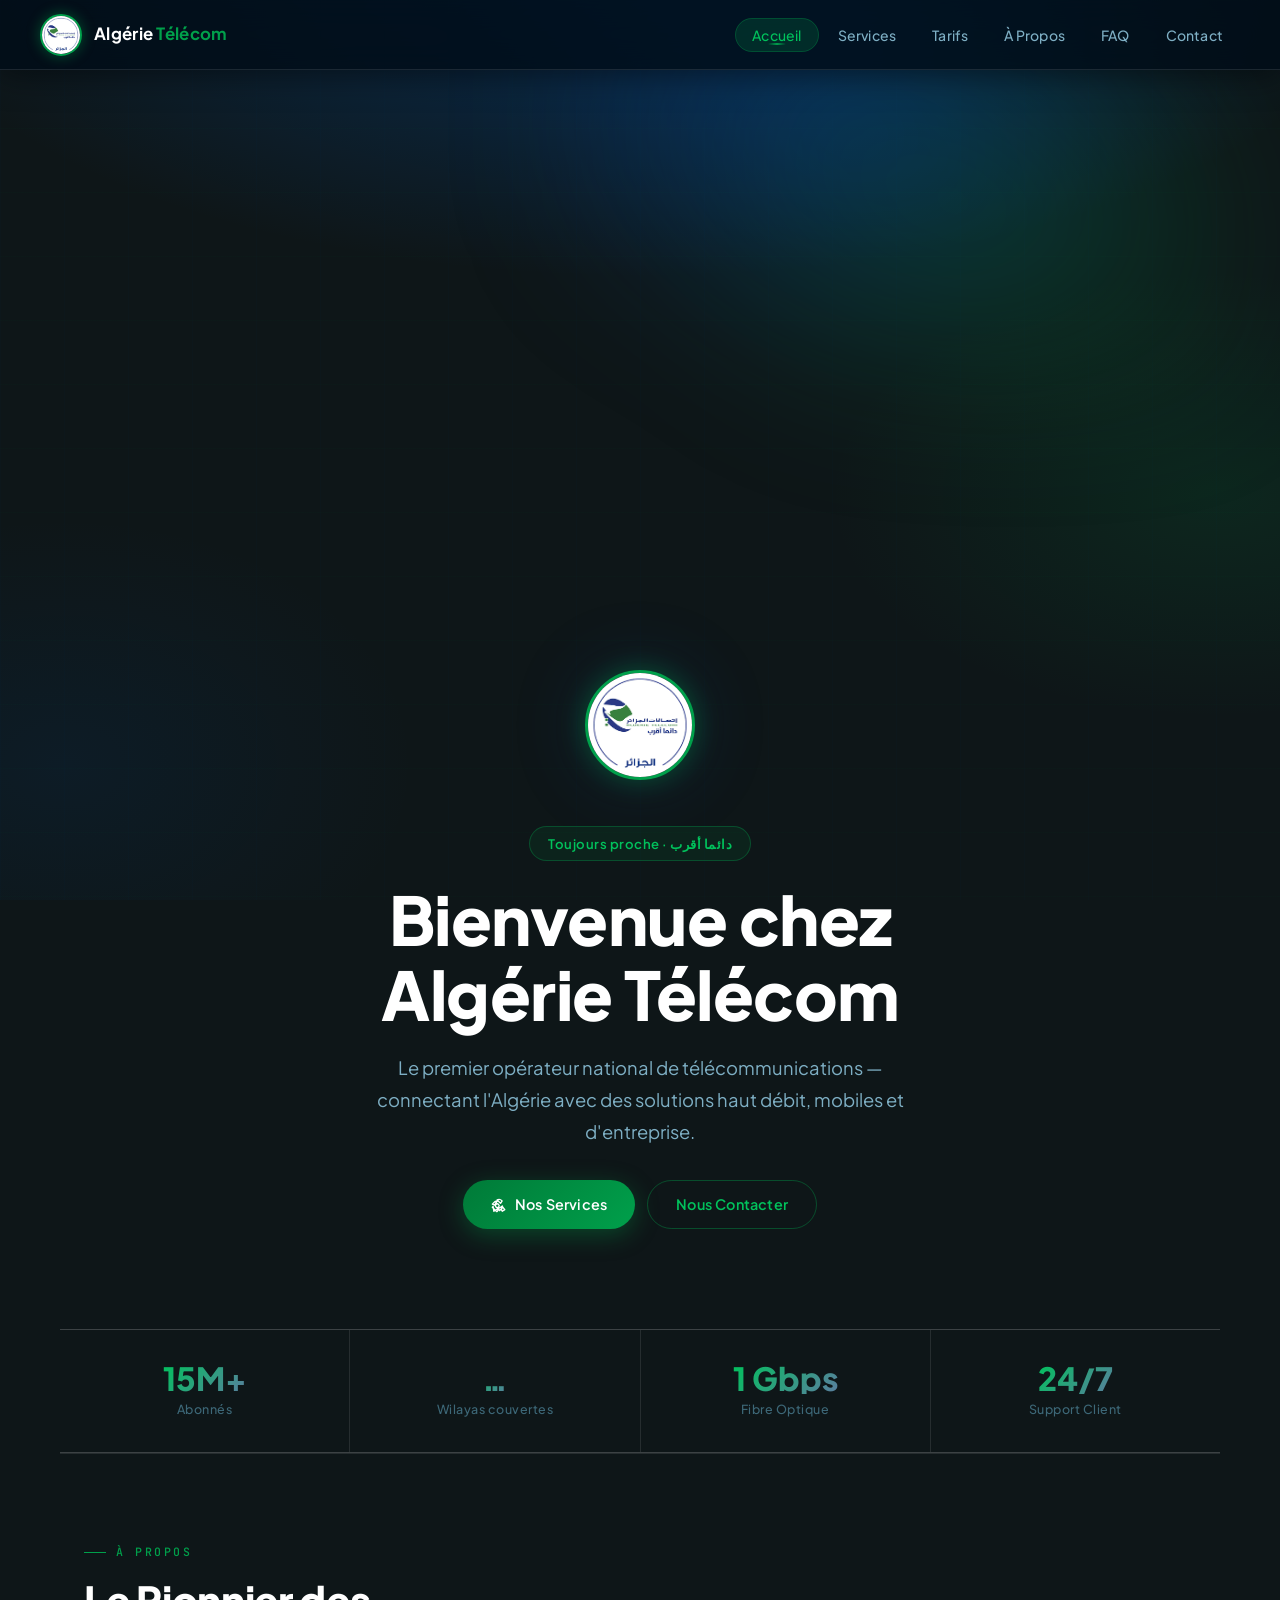
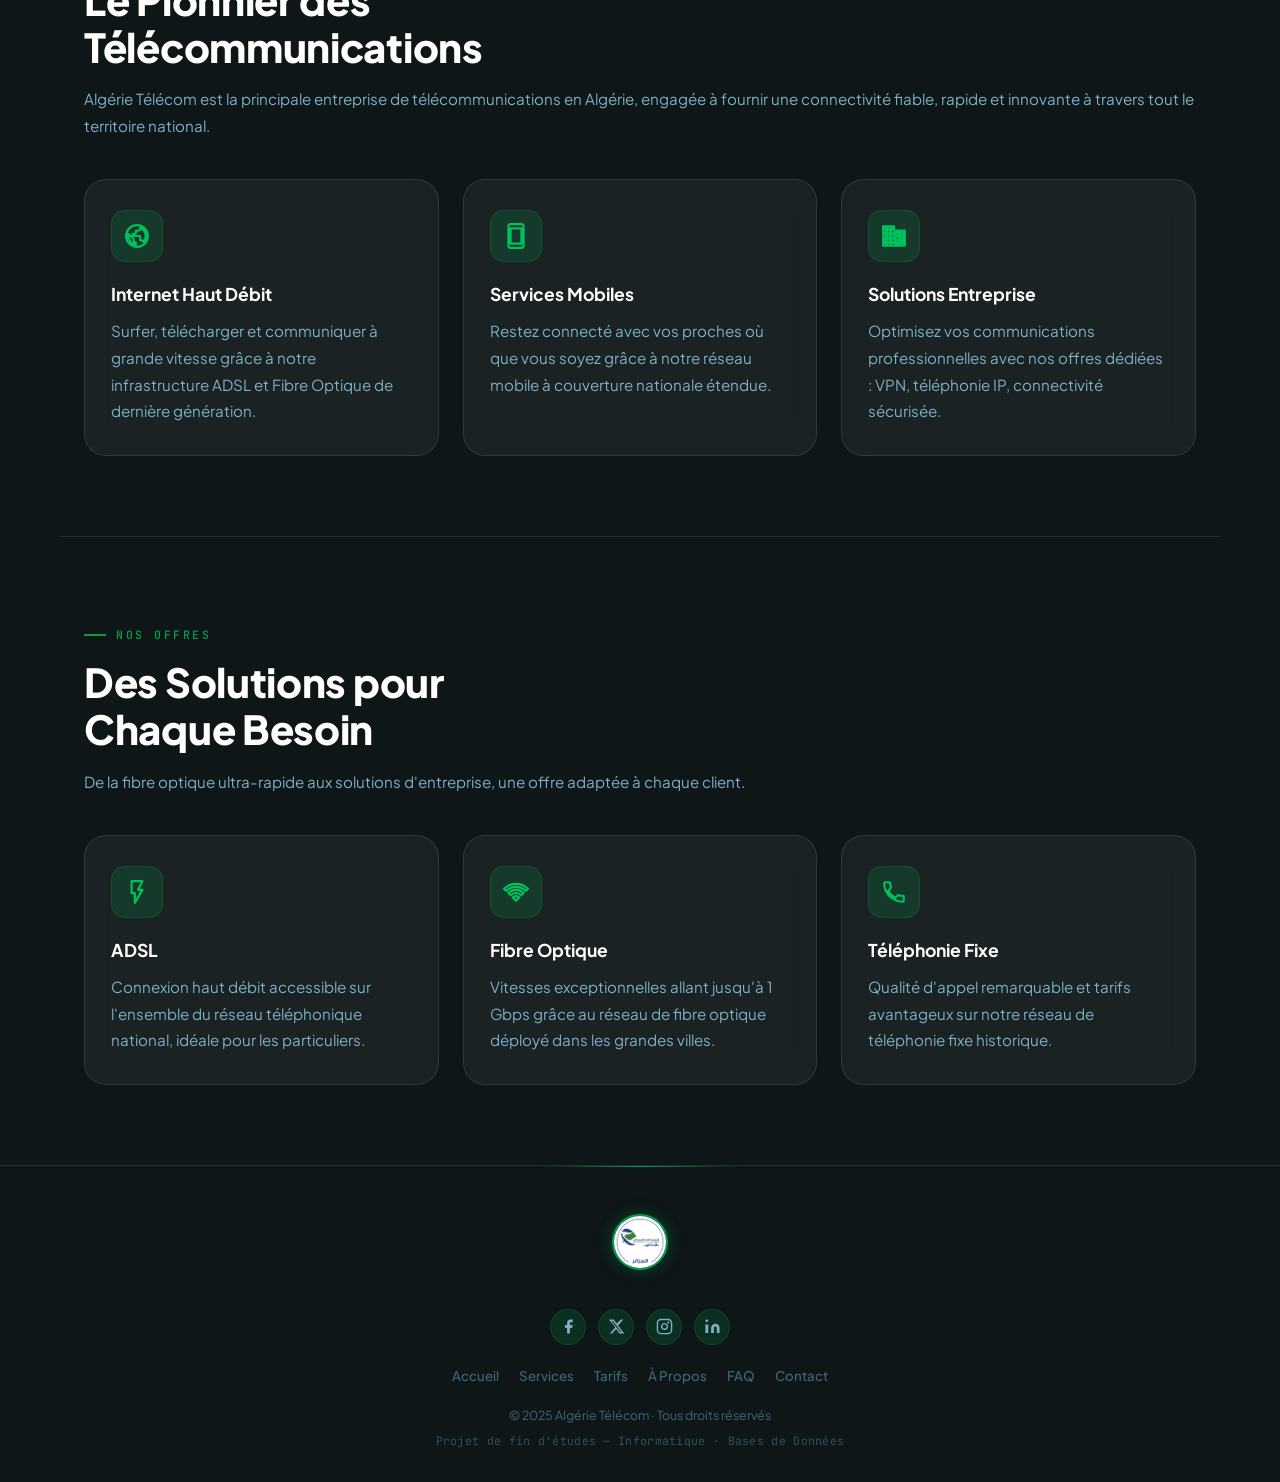
==== index.html @ bd484151 "Add files via upload" ====
<!DOCTYPE html>
<html lang="fr">
<head>
  <meta charset="UTF-8">
  <meta name="viewport" content="width=device-width, initial-scale=1.0">
  <meta name="description" content="Algérie Télécom — Le premier opérateur national de télécommunications connectant l'Algérie avec des solutions haut débit, mobiles et d'entreprise.">
  <title>Algérie Télécom — Accueil</title>
  <link rel="stylesheet" href="style.css">
</head>
<body>

  <!-- ── Navigation ── -->
  <nav class="navbar">
    <a href="index.html" class="nav-brand">
      <img src="AlgerieTelecom.png" alt="Logo Algérie Télécom" class="nav-logo">
      <span class="nav-title">Algérie <span>Télécom</span></span>
    </a>
    <ul class="nav-links">
      <li><a href="index.html" class="active">Accueil</a></li>
      <li><a href="services.html">Services</a></li>
      <li><a href="tarif.html">Tarifs</a></li>
      <li><a href="about.html">À Propos</a></li>
      <li><a href="faq.html">FAQ</a></li>
      <li><a href="contact.html">Contact</a></li>
    </ul>
    <button class="hamburger" aria-label="Menu">
      <span></span><span></span><span></span>
    </button>
  </nav>

  <div class="page-wrapper">

    <!-- ── Hero ── -->
    <section class="hero">
      <div class="hero-glow"></div>
      <div style="width:100%;max-width:760px;margin:0 auto;text-align:center;">
        <img src="AlgerieTelecom.png" alt="Algérie Télécom" class="hero-logo">
        <div class="hero-badge" style="margin-top:22px;">Toujours proche · دائما أقرب</div>
        <h1>Bienvenue chez<br>Algérie Télécom</h1>
        <p>Le premier opérateur national de télécommunications — connectant l'Algérie avec des solutions haut débit, mobiles et d'entreprise.</p>
        <div style="display:flex;gap:12px;justify-content:center;flex-wrap:wrap;margin-top:8px;">
          <a href="services.html" class="btn btn-primary">
            <!-- rocket -->
            <svg viewBox="0 0 24 24"><path d="M9.19 6.35c-2.04 2.29-3.44 5.58-3.57 5.89L2 10.69l4.05-4.05c.47-.47 1.15-.65 1.81-.51l1.33.22zM11.17 17c.31-.13 3.58-1.53 5.87-3.57l.22 1.32c.14.66-.04 1.34-.51 1.81L12.7 20.5l-1.53-3.5zm5.56-11.19c-2.08-2.08-5.15-2.66-7.53-1.44L14.33 9.5l2.4-3.69zm-9.28 9.28c-1.08-1.08-1.08-2.83 0-3.91s2.83-1.08 3.91 0 1.08 2.83 0 3.91-2.83 1.08-3.91 0zM16.7 13.87c-1.22 2.38-1.8 5.45.28 7.53l3.69-2.4-4.13-5.13zm-13.57.28L2 15.28 8.72 22l1.13-1.13c.47-.47.65-1.15.51-1.81l-.22-1.33c-.31.13-3.58 1.53-5.87 3.57z"/></svg>
            Nos Services
          </a>
          <a href="contact.html" class="btn btn-outline">Nous Contacter</a>
        </div>
      </div>
    </section>

    <!-- ── Stats ── -->
    <div class="stats-row">
      <div class="stat-box">
        <span class="stat-number">15M+</span>
        <span class="stat-label">Abonnés</span>
      </div>
      <div class="stat-box">
        <span class="stat-number" id="stat-wilayas">…</span>
        <span class="stat-label">Wilayas couvertes</span>
      </div>
      <div class="stat-box">
        <span class="stat-number">1 Gbps</span>
        <span class="stat-label">Fibre Optique</span>
      </div>
      <div class="stat-box">
        <span class="stat-number">24/7</span>
        <span class="stat-label">Support Client</span>
      </div>
    </div>

    <hr class="divider">

    <!-- ── Présentation ── -->
    <section class="section">
      <div class="section-label">À Propos</div>
      <h2>Le Pionnier des<br>Télécommunications</h2>
      <p>Algérie Télécom est la principale entreprise de télécommunications en Algérie, engagée à fournir une connectivité fiable, rapide et innovante à travers tout le territoire national.</p>

      <div class="cards-grid">
        <div class="card">
          <div class="card-icon">
            <!-- globe / internet -->
            <svg viewBox="0 0 24 24"><path d="M12 2C6.48 2 2 6.48 2 12s4.48 10 10 10 10-4.48 10-10S17.52 2 12 2zm-1 17.93c-3.95-.49-7-3.85-7-7.93 0-.62.08-1.21.21-1.79L9 15v1c0 1.1.9 2 2 2v1.93zm6.9-2.54c-.26-.81-1-1.39-1.9-1.39h-1v-3c0-.55-.45-1-1-1H8v-2h2c.55 0 1-.45 1-1V7h2c1.1 0 2-.9 2-2v-.41c2.93 1.19 5 4.06 5 7.41 0 2.08-.8 3.97-2.1 5.39z"/></svg>
          </div>
          <h3>Internet Haut Débit</h3>
          <p>Surfer, télécharger et communiquer à grande vitesse grâce à notre infrastructure ADSL et Fibre Optique de dernière génération.</p>
        </div>
        <div class="card">
          <div class="card-icon">
            <!-- smartphone -->
            <svg viewBox="0 0 24 24"><path d="M17 1.01L7 1c-1.1 0-2 .9-2 2v18c0 1.1.9 2 2 2h10c1.1 0 2-.9 2-2V3c0-1.1-.9-1.99-2-1.99zM17 19H7V5h10v14z"/></svg>
          </div>
          <h3>Services Mobiles</h3>
          <p>Restez connecté avec vos proches où que vous soyez grâce à notre réseau mobile à couverture nationale étendue.</p>
        </div>
        <div class="card">
          <div class="card-icon">
            <!-- business building -->
            <svg viewBox="0 0 24 24"><path d="M12 7V3H2v18h20V7H12zM6 19H4v-2h2v2zm0-4H4v-2h2v2zm0-4H4V9h2v2zm0-4H4V5h2v2zm4 12H8v-2h2v2zm0-4H8v-2h2v2zm0-4H8V9h2v2zm0-4H8V5h2v2zm10 12h-8v-2h2v-2h-2v-2h2v-2h-2V9h8v10zm-2-8h-2v2h2v-2zm0 4h-2v2h2v-2z"/></svg>
          </div>
          <h3>Solutions Entreprise</h3>
          <p>Optimisez vos communications professionnelles avec nos offres dédiées : VPN, téléphonie IP, connectivité sécurisée.</p>
        </div>
      </div>
    </section>

    <hr class="divider">

    <!-- ── Nos Offres ── -->
    <section class="section">
      <div class="section-label">Nos Offres</div>
      <h2>Des Solutions pour<br>Chaque Besoin</h2>
      <p>De la fibre optique ultra-rapide aux solutions d'entreprise, une offre adaptée à chaque client.</p>

      <div class="cards-grid">
        <div class="card">
          <div class="card-icon">
            <!-- bolt / lightning -->
            <svg viewBox="0 0 24 24"><path d="M7 2v11h3v9l7-12h-4l4-8z"/></svg>
          </div>
          <h3>ADSL</h3>
          <p>Connexion haut débit accessible sur l'ensemble du réseau téléphonique national, idéale pour les particuliers.</p>
        </div>
        <div class="card">
          <div class="card-icon">
            <!-- wifi / signal waves (fibre) -->
            <svg viewBox="0 0 24 24"><path d="M1 9l2 2c4.97-4.97 13.03-4.97 18 0l2-2C16.93 2.93 7.08 2.93 1 9zm8 8l3 3 3-3c-1.65-1.66-4.34-1.66-6 0zm-4-4l2 2c2.76-2.76 7.24-2.76 10 0l2-2C15.14 9.14 8.87 9.14 5 13z"/></svg>
          </div>
          <h3>Fibre Optique</h3>
          <p>Vitesses exceptionnelles allant jusqu'à 1 Gbps grâce au réseau de fibre optique déployé dans les grandes villes.</p>
        </div>
        <div class="card">
          <div class="card-icon">
            <!-- phone call -->
            <svg viewBox="0 0 24 24"><path d="M6.62 10.79c1.44 2.83 3.76 5.14 6.59 6.59l2.2-2.2c.27-.27.67-.36 1.02-.24 1.12.37 2.33.57 3.57.57.55 0 1 .45 1 1V20c0 .55-.45 1-1 1-9.39 0-17-7.61-17-17 0-.55.45-1 1-1h3.5c.55 0 1 .45 1 1 0 1.25.2 2.45.57 3.57.11.35.03.74-.25 1.02l-2.2 2.2z"/></svg>
          </div>
          <h3>Téléphonie Fixe</h3>
          <p>Qualité d'appel remarquable et tarifs avantageux sur notre réseau de téléphonie fixe historique.</p>
        </div>
      </div>
    </section>

    <!-- ── Footer ── -->
    <footer class="footer">
      <img src="AlgerieTelecom.png" alt="Logo" class="footer-logo-img">
            <div class="footer-social">
        <a href="#" title="Facebook"  aria-label="Facebook"><svg viewBox="0 0 24 24" fill="currentColor" stroke="none"><path d="M18 2h-3a5 5 0 0 0-5 5v3H7v4h3v8h4v-8h3l1-4h-4V7a1 1 0 0 1 1-1h3z"/></svg></a>
        <a href="#" title="Twitter"   aria-label="Twitter"><svg viewBox="0 0 24 24" fill="currentColor" stroke="none"><path d="M18.244 2.25h3.308l-7.227 8.26 8.502 11.24H16.17l-4.714-6.231-5.401 6.231H2.746l7.73-8.835L1.254 2.25H8.08l4.259 5.63L18.245 2.25zm-1.161 17.52h1.833L7.084 4.126H5.117z"/></svg></a>
        <a href="#" title="Instagram" aria-label="Instagram"><svg viewBox="0 0 24 24" fill="none" stroke="currentColor" stroke-width="2" stroke-linecap="round" stroke-linejoin="round"><rect x="2" y="2" width="20" height="20" rx="5"/><path d="M16 11.37A4 4 0 1 1 12.63 8 4 4 0 0 1 16 11.37z"/><line x1="17.5" y1="6.5" x2="17.51" y2="6.5" stroke-width="3"/></svg></a>
        <a href="#" title="LinkedIn"  aria-label="LinkedIn"><svg viewBox="0 0 24 24" fill="currentColor" stroke="none"><path d="M16 8a6 6 0 0 1 6 6v7h-4v-7a2 2 0 0 0-2-2 2 2 0 0 0-2 2v7h-4v-7a6 6 0 0 1 6-6zM2 9h4v12H2z"/><circle cx="4" cy="4" r="2"/></svg></a>
      </div>
      <nav class="footer-nav-links" aria-label="Pied de page">
        <a href="index.html">Accueil</a>
        <a href="services.html">Services</a>
        <a href="tarif.html">Tarifs</a>
        <a href="about.html">À Propos</a>
        <a href="faq.html">FAQ</a>
        <a href="contact.html">Contact</a>
      </nav>
      <div class="footer-copy">© 2025 Algérie Télécom · Tous droits réservés</div>
      <div class="footer-thesis">Projet de fin d'études — Informatique · Bases de Données</div>
    </footer>

  </div>

  <button class="scroll-to-top" title="Retour au sommet" aria-label="Haut de page">
    <svg viewBox="0 0 24 24"><path d="M7.41 15.41L12 10.83l4.59 4.58L18 14l-6-6-6 6z"/></svg>
  </button>
  <script src="main.js"></script>
</body>
</html>
---- style.css ----
/* ============================================================
   Algérie Télécom — Projet de Fin d'Études
   Informatique · Bases de Données
   Charte graphique : Vert AT + Bleu institutionnel
   ============================================================ */

@import url('https://fonts.googleapis.com/css2?family=Plus+Jakarta+Sans:wght@300;400;500;600;700;800&family=JetBrains+Mono:wght@400;500&display=swap');

/* ─── Variables de marque ────────────────────────────────── */
:root {
  /* Couleurs officielles Algérie Télécom */
  --at-green:       #00a04b;
  --at-green-light: #00c25c;
  --at-green-dark:  #007a38;
  --at-green-dim:   rgba(0,160,75,0.18);

  --at-blue:        #1f66bd;
  --at-blue-light:  #5a7d9f;
  --at-blue-dark:   #04172d;
  --at-blue-dim:    rgba(0,87,183,0.18);

  /* Fond & surface — valeurs sombres */
  --bg-900: #0e1618;
  --bg-800: #1d344a;
  --bg-700: #2b1e67;
  --bg-600: #0a3060;

  --glass:               rgba(255,255,255,0.055);
  --glass-hover:         rgba(255,255,255,0.09);
  --glass-border:        rgba(255,255,255,0.10);
  --glass-border-active: rgba(0,160,75,0.40);

  /* Typographie */
  --white:          #ffffff;
  --text-primary:   #e6f4ef;
  --text-secondary: #7eafc4;
  --text-muted:     #3d6878;

  /* Effets */
  --radius-sm: 8px;
  --radius-md: 14px;
  --radius-lg: 22px;
  --radius-xl: 40px;
  --shadow-card:  0 8px 40px rgba(0,0,0,0.45);
  --shadow-green: 0 0 40px rgba(0,160,75,0.20);
  --shadow-blue:  0 0 30px rgba(0,87,183,0.20);
  --transition:   0.30s cubic-bezier(0.4,0,0.2,1);
  --nav-h: 70px;
}

/* ─── Reset & Base ───────────────────────────────────────── */
*, *::before, *::after { margin:0; padding:0; box-sizing:border-box; }
html { scroll-behavior:smooth; -webkit-text-size-adjust:100%; direction:ltr; }

body {
  font-family: 'Plus Jakarta Sans', sans-serif;
  background-color: var(--bg-900);
  color: var(--text-primary);
  min-height: 100vh;
  overflow-x: hidden;
  line-height: 1.6;
  direction: ltr;

  background-image:
    radial-gradient(ellipse 90% 55% at 50% -5%,  rgba(0,87,183,0.38) 0%, transparent 65%),
    radial-gradient(ellipse 55% 45% at 95% 55%,  rgba(0,160,75,0.12) 0%, transparent 55%),
    radial-gradient(ellipse 50% 50% at 5%  85%,  rgba(0,87,183,0.09) 0%, transparent 55%);
  background-attachment: fixed;
}

body::before {
  content: '';
  position: fixed;
  inset: 0;
  background-image:
    linear-gradient(rgba(0,160,75,0.025) 1px, transparent 1px),
    linear-gradient(90deg, rgba(0,87,183,0.025) 1px, transparent 1px);
  background-size: 64px 64px;
  pointer-events: none;
  z-index: 0;
}

/* ─── Page wrapper ───────────────────────────────────────── */
.page-wrapper {
  position: relative;
  z-index: 1;
}

@keyframes fadeUp {
  from { opacity:0; transform:translateY(22px); }
  to   { opacity:1; transform:translateY(0); }
}

/* ─── Navigation ─────────────────────────────────────────── */
.navbar {
  position: fixed;
  top:0; left:0; right:0;
  height: var(--nav-h);
  z-index: 1000;
  display: flex;
  align-items: center;
  justify-content: space-between;
  padding: 0 40px;
  background: rgba(1,13,24,0.82);
  backdrop-filter: blur(22px);
  -webkit-backdrop-filter: blur(22px);
  border-bottom: 1px solid var(--glass-border);
  box-shadow: 0 4px 32px rgba(0,0,0,0.50);
  transition: background var(--transition), box-shadow var(--transition);
}

.navbar.scrolled {
  background: rgba(1,13,24,0.96);
  box-shadow: 0 8px 48px rgba(0,0,0,0.65);
}

.nav-brand {
  display: flex;
  align-items: center;
  gap: 12px;
  text-decoration: none;
  flex-shrink: 0;
}

.nav-logo {
  width: 42px; height: 42px;
  border-radius: 50%;
  object-fit: cover;
  border: 2px solid var(--at-green);
  box-shadow: 0 0 14px rgba(0,160,75,0.45);
}

.nav-title {
  font-size: 1.05rem;
  font-weight: 700;
  color: var(--white);
  letter-spacing: 0.3px;
}

.nav-title span { color: var(--at-green); }

.nav-links {
  display: flex;
  align-items: center;
  gap: 2px;
  list-style: none;
}

.nav-links a {
  position: relative;
  color: var(--text-secondary);
  text-decoration: none;
  font-size: 0.875rem;
  font-weight: 500;
  padding: 7px 16px;
  border-radius: 50px;
  border: 1px solid transparent;
  transition: var(--transition);
  letter-spacing: 0.2px;
  white-space: nowrap;
}

.nav-links a:hover {
  color: var(--at-green-light);
  background: var(--at-green-dim);
  border-color: rgba(0,160,75,0.25);
}

.nav-links a.active {
  color: var(--at-green-light);
  background: var(--at-green-dim);
  border-color: rgba(0,160,75,0.30);
}

.nav-links a.active::after {
  content: '';
  position: absolute;
  bottom: 6px; left: 50%;
  width: 18px; height: 1.5px;
  background: linear-gradient(90deg, transparent, var(--at-green), transparent);
  transform: translateX(-50%);
  border-radius: 1px;
}

/* ─── Hamburger ──────────────────────────────────────────── */
.hamburger {
  display: none;
  flex-direction: column;
  gap: 5px;
  background: none;
  border: none;
  cursor: pointer;
  padding: 8px;
}

.hamburger span {
  width: 22px; height: 2px;
  background: var(--text-primary);
  border-radius: 2px;
  transition: var(--transition);
}

.hamburger.active span:nth-child(1) { transform: rotate(45deg) translate(7px,7px); }
.hamburger.active span:nth-child(2) { opacity: 0; }
.hamburger.active span:nth-child(3) { transform: rotate(-45deg) translate(6px,-6px); }

@media (max-width: 820px) {
  .hamburger { display: flex; }
  .nav-title  { display: none; }
  .navbar     { padding: 0 20px; }

  .nav-links {
    position: fixed;
    left: 0; top: var(--nav-h);
    width: 100%;
    flex-direction: column;
    gap: 0;
    background: rgba(1,13,24,0.97);
    backdrop-filter: blur(24px);
    max-height: 0;
    overflow: hidden;
    transition: max-height 0.4s ease;
    border-bottom: 1px solid var(--glass-border);
  }

  .nav-links.open { max-height: 420px; }

  .nav-links a {
    padding: 15px 24px;
    border-radius: 0;
    border: none;
    border-bottom: 1px solid var(--glass-border);
    font-size: 0.95rem;
  }
}

/* ─── Scroll-to-Top ──────────────────────────────────────── */
.scroll-to-top {
  position: fixed;
  bottom: 28px; right: 28px;
  width: 46px; height: 46px;
  border-radius: 50%;
  background: linear-gradient(135deg, var(--at-green-dark), var(--at-green));
  border: 1px solid rgba(0,160,75,0.35);
  color: var(--white);
  font-size: 1.1rem;
  cursor: pointer;
  display: flex; align-items: center; justify-content: center;
  opacity: 0; visibility: hidden;
  transition: var(--transition);
  z-index: 999;
  box-shadow: 0 4px 20px rgba(0,160,75,0.35);
}

.scroll-to-top.show  { opacity:1; visibility:visible; }
.scroll-to-top:hover { transform:translateY(-4px); box-shadow:0 8px 32px rgba(0,160,75,0.50); }

/* ─── Hero ───────────────────────────────────────────────── */
.hero {
  position: relative;
  min-height: 100vh;
  display: flex;
  flex-direction: column;
  align-items: center;
  justify-content: center;
  text-align: center;
  padding: calc(var(--nav-h) + 100px) 24px 100px;
  overflow: hidden;
  direction: ltr;
}

.hero-glow {
  position: absolute;
  top: 50%; left: 50%;
  transform: translate(-50%, -50%);
  width: 700px; height: 500px;
  background:
    radial-gradient(ellipse at 40% 40%, rgba(0,87,183,0.30) 0%, transparent 60%),
    radial-gradient(ellipse at 65% 65%, rgba(0,160,75,0.20) 0%, transparent 55%);
  filter: blur(60px);
  pointer-events: none;
  z-index: 0;
}

/* Tout enfant direct du hero est au-dessus du glow */
.hero > * { position: relative; z-index: 1; }

/* Le conteneur principal centré */
.hero-content {
  width: 100%;
  max-width: 760px;
  margin: 0 auto;
  display: flex;
  flex-direction: column;
  align-items: center;
  text-align: center;
}

.hero h1 {
  font-size: clamp(2.4rem, 6vw, 4.2rem);
  font-weight: 800;
  line-height: 1.12;
  letter-spacing: -0.5px;
  color: var(--white);
  margin: 0 auto 20px;
  max-width: 760px;
  text-align: center;
}

.hero p {
  color: var(--text-secondary);
  font-size: clamp(1rem, 2vw, 1.15rem);
  max-width: 560px;
  margin: 0 auto 32px;
  line-height: 1.75;
  text-align: center;
}

.hero-badge {
  display: inline-block;
  padding: 6px 18px;
  border-radius: 50px;
  border: 1px solid rgba(0,160,75,0.35);
  background: rgba(0,160,75,0.10);
  color: var(--at-green-light);
  font-size: 0.82rem;
  font-weight: 600;
  letter-spacing: 0.5px;
  margin-bottom: 20px;
  /* Évite que le texte arabe à l'intérieur force le RTL */
  unicode-bidi: embed;
  direction: ltr;
}

.hero-logo {
  width: 110px; height: 110px;
  object-fit: contain;
  border-radius: 50%;
  border: 3px solid var(--at-green);
  box-shadow: 0 0 28px rgba(0,160,75,0.40), 0 0 80px rgba(0,87,183,0.20);
  display: block;
  margin: 0 auto 24px;
}

/* ─── Services Hero (pages internes) ─────────────────────── */
.services-hero {
  padding: calc(var(--nav-h) + 48px) 24px 48px;  /* compense navbar fixe */
  text-align: center;
  position: relative;
  overflow: hidden;
}

.services-hero::before {
  content: '';
  position: absolute;
  top: 0; left: 50%; transform: translateX(-50%);
  width: 800px; height: 400px;
  background: radial-gradient(ellipse at center top,
    rgba(0,87,183,0.28) 0%, transparent 65%);
  pointer-events: none;
}

/* ─── Layout Sections ────────────────────────────────────── */
.section {
  padding: 80px 24px;
  max-width: 1160px;
  margin: 0 auto;
}

.section-label {
  display: inline-flex;
  align-items: center;
  gap: 10px;
  font-family: 'JetBrains Mono', monospace;
  font-size: 0.72rem;
  font-weight: 500;
  color: var(--at-green);
  text-transform: uppercase;
  letter-spacing: 2.5px;
  margin-bottom: 14px;
}

.section-label::before {
  content: '';
  width: 22px; height: 1.5px;
  background: var(--at-green);
  flex-shrink: 0;
}

h2 {
  font-size: clamp(1.7rem, 3.5vw, 2.5rem);
  font-weight: 800;
  color: var(--white);
  line-height: 1.18;
  letter-spacing: -0.3px;
  margin-bottom: 16px;
}

h3 {
  font-size: 1.1rem;
  font-weight: 700;
  color: var(--white);
  margin-bottom: 10px;
}

p {
  color: var(--text-secondary);
  font-size: 0.95rem;
  line-height: 1.75;
}

.divider {
  border: none;
  border-top: 1px solid var(--glass-border);
  max-width: 1160px;
  margin: 0 auto;
}

/* ─── Cards ──────────────────────────────────────────────── */
.cards-grid {
  display: grid;
  grid-template-columns: repeat(auto-fit, minmax(280px,1fr));
  gap: 24px;
  margin-top: 40px;
}

.card {
  background: var(--glass);
  border: 1px solid var(--glass-border);
  border-radius: var(--radius-lg);
  padding: 30px 26px;
  transition: var(--transition);
  backdrop-filter: blur(14px);
}

.card:hover {
  border-color: var(--glass-border-active);
  background: var(--glass-hover);
  transform: translateY(-5px);
  box-shadow: var(--shadow-green);
}

.card-icon { font-size: 2.2rem; margin-bottom: 14px; }

/* ─── Stats ──────────────────────────────────────────────── */
.stats-row {
  display: grid;
  grid-template-columns: repeat(auto-fit, minmax(160px,1fr));
  gap: 1px;
  max-width: 1160px;
  margin: 0 auto;
  background: var(--glass-border);
  border-top: 1px solid var(--glass-border);
  border-bottom: 1px solid var(--glass-border);
}

.stat-box {
  display: flex;
  flex-direction: column;
  align-items: center;
  justify-content: center;
  gap: 6px;
  padding: 32px 16px;
  background: var(--bg-900);
  text-align: center;
  transition: var(--transition);
}

.stat-box:hover { background: rgba(0,160,75,0.06); }

.stat-number {
  font-size: 2rem;
  font-weight: 800;
  background: linear-gradient(135deg, var(--at-green-light), var(--at-blue-light));
  -webkit-background-clip: text;
  -webkit-text-fill-color: transparent;
  background-clip: text;
  line-height: 1;
}

.stat-label {
  font-size: 0.78rem;
  color: var(--text-muted);
  letter-spacing: 0.5px;
  font-weight: 500;
}

/* ─── Boutons ─────────────────────────────────────────────── */
.btn {
  display: inline-flex;
  align-items: center;
  gap: 8px;
  font-family: inherit;
  font-size: 0.9rem;
  font-weight: 600;
  padding: 12px 28px;
  border-radius: var(--radius-xl);
  border: none;
  cursor: pointer;
  text-decoration: none;
  transition: var(--transition);
  letter-spacing: 0.2px;
}

.btn-primary {
  background: linear-gradient(135deg, var(--at-green-dark), var(--at-green));
  color: var(--white);
  box-shadow: 0 6px 24px rgba(0,160,75,0.35);
}

.btn-primary:hover {
  transform: translateY(-3px);
  box-shadow: 0 12px 36px rgba(0,160,75,0.50);
  background: linear-gradient(135deg, var(--at-green), var(--at-green-light));
}

.btn-outline {
  background: transparent;
  color: var(--at-green-light);
  border: 1.5px solid rgba(0,160,75,0.40);
}

.btn-outline:hover {
  background: var(--at-green-dim);
  border-color: var(--at-green);
  transform: translateY(-2px);
}

/* ─── Services Detail Card ───────────────────────────────── */
.service-detail-card {
  display: flex;
  align-items: flex-start;
  gap: 24px;
  background: var(--glass);
  border: 1px solid var(--glass-border);
  border-radius: var(--radius-lg);
  padding: 28px;
  margin-bottom: 16px;
  transition: var(--transition);
  backdrop-filter: blur(14px);
}

.service-detail-card:hover {
  border-color: var(--glass-border-active);
  background: var(--glass-hover);
  transform: translateX(6px);
  box-shadow: var(--shadow-green);
}

.service-detail-icon {
  font-size: 2.4rem;
  flex-shrink: 0;
  width: 60px; height: 60px;
  display: flex; align-items: center; justify-content: center;
  background: var(--at-green-dim);
  border-radius: var(--radius-md);
  border: 1px solid rgba(0,160,75,0.25);
}

.service-detail-content { flex: 1; }
.service-detail-content h3 { margin-bottom: 8px; }
.service-detail-content p  { margin-bottom: 12px; }

.service-tag {
  display: inline-flex;
  align-items: center;
  gap: 6px;
  padding: 4px 12px;
  border-radius: 50px;
  background: var(--at-blue-dim);
  border: 1px solid rgba(0,87,183,0.30);
  color: var(--at-blue-light);
  font-size: 0.76rem;
  font-weight: 600;
  letter-spacing: 0.3px;
}

/* ─── FAQ ────────────────────────────────────────────────── */
.faq-category { margin-bottom: 36px; }

.faq-category-label {
  display: inline-flex;
  align-items: center;
  gap: 10px;
  font-family: 'JetBrains Mono', monospace;
  font-size: 0.72rem;
  font-weight: 500;
  color: var(--at-green);
  text-transform: uppercase;
  letter-spacing: 2.5px;
  margin-bottom: 16px;
}

.faq-category-label::before {
  content: '';
  width: 22px; height: 1.5px;
  background: var(--at-green);
}

.faq-item {
  background: var(--glass);
  border: 1px solid var(--glass-border);
  border-radius: var(--radius-md);
  margin-bottom: 10px;
  overflow: hidden;
  transition: border-color var(--transition);
}

.faq-item:hover { border-color: rgba(0,160,75,0.28); }

.faq-header {
  padding: 18px 22px;
  cursor: pointer;
  display: flex;
  align-items: center;
  justify-content: space-between;
  gap: 16px;
  font-weight: 600;
  font-size: 0.94rem;
  color: var(--text-primary);
  user-select: none;
  transition: background var(--transition);
}

.faq-header:hover { background: rgba(0,160,75,0.05); }

.faq-toggle {
  width: 22px; height: 22px;
  display: flex; align-items: center; justify-content: center;
  font-size: 1rem;
  flex-shrink: 0;
  color: var(--at-green);
  transition: transform var(--transition);
}

.faq-item.active .faq-toggle { transform: rotate(180deg); }

.faq-content {
  max-height: 0;
  overflow: hidden;
  transition: max-height 0.38s ease, padding 0.28s ease;
  background: rgba(0,160,75,0.03);
  border-top: 1px solid rgba(0,160,75,0.12);
}

.faq-item.active .faq-content { max-height: 420px; padding: 18px 22px; }
.faq-content p { font-size: 0.92rem; line-height: 1.80; }

/* ─── Tarifs / Pricing ───────────────────────────────────── */
.pricing-container {
  display: grid;
  grid-template-columns: repeat(auto-fit, minmax(290px,1fr));
  gap: 24px;
  margin-bottom: 56px;
}

.pricing-card {
  background: var(--glass);
  border: 1.5px solid var(--glass-border);
  border-radius: var(--radius-lg);
  padding: 34px 26px;
  position: relative;
  display: flex;
  flex-direction: column;
  transition: var(--transition);
  backdrop-filter: blur(14px);
}

.pricing-card:hover {
  transform: translateY(-4px);
  border-color: rgba(0,160,75,0.30);
  box-shadow: var(--shadow-green);
}

.pricing-card.popular {
  border-color: rgba(0,160,75,0.55);
  box-shadow: 0 0 50px rgba(0,160,75,0.18), var(--shadow-card);
  transform: scale(1.04);
}

.pricing-card.popular:hover { transform: scale(1.04) translateY(-4px); }

@media (max-width: 820px) {
  .pricing-card.popular { transform: scale(1); }
  .pricing-card.popular:hover { transform: translateY(-4px); }
}

.pricing-badge {
  position: absolute;
  top: -11px; right: 22px;
  background: linear-gradient(135deg, var(--at-green-dark), var(--at-green));
  color: var(--white);
  padding: 4px 14px;
  border-radius: 50px;
  font-size: 0.68rem;
  font-weight: 700;
  text-transform: uppercase;
  letter-spacing: 1px;
  box-shadow: 0 4px 16px rgba(0,160,75,0.40);
}

.pricing-name        { font-size:1.15rem; font-weight:700; color:var(--white); margin-bottom:6px; }
.pricing-description { font-size:0.82rem; color:var(--text-muted); margin-bottom:20px; }

.pricing-price {
  font-size: 2.3rem;
  font-weight: 800;
  background: linear-gradient(135deg, var(--at-green-light), var(--at-blue-light));
  -webkit-background-clip: text;
  -webkit-text-fill-color: transparent;
  background-clip: text;
  margin-bottom: 4px;
  line-height: 1;
}

.pricing-price-period { font-size:0.78rem; color:var(--text-muted); margin-bottom:26px; }
.pricing-features     { flex:1; margin-bottom:22px; }

.pricing-feature {
  display: flex;
  align-items: center;
  gap: 10px;
  font-size: 0.88rem;
  color: var(--text-secondary);
  padding: 9px 0;
  border-bottom: 1px solid rgba(0,160,75,0.06);
}

.pricing-feature::before {
  content: '✓';
  color: var(--at-green);
  font-weight: 700;
  font-size: 0.82rem;
  flex-shrink: 0;
  width: 16px;
}

.pricing-feature.disabled { color:var(--text-muted); opacity:0.55; }
.pricing-feature.disabled::before { content:'–'; color:var(--text-muted); }
.pricing-cta { width:100%; text-align:center; }

/* ─── Timeline ───────────────────────────────────────────── */
.timeline { position:relative; padding:32px 0; }

.timeline::before {
  content: '';
  position: absolute;
  left: 50%; top: 0; bottom: 0;
  width: 2px;
  background: linear-gradient(180deg, var(--at-green) 0%, var(--at-blue) 60%, transparent 100%);
  transform: translateX(-50%);
}

.timeline-item { margin-bottom:36px; position:relative; }

.timeline-item:nth-child(odd)  .timeline-content { margin-left:0; margin-right:auto; width:calc(50% - 44px); }
.timeline-item:nth-child(even) .timeline-content { margin-left:auto; margin-right:0; width:calc(50% - 44px); }

.timeline-dot {
  position: absolute;
  left: 50%; top: 4px;
  width: 18px; height: 18px;
  background: var(--bg-900);
  border: 3px solid var(--at-green);
  border-radius: 50%;
  transform: translateX(-50%);
  box-shadow: 0 0 18px rgba(0,160,75,0.55);
  transition: box-shadow var(--transition);
}

.timeline-item:hover .timeline-dot { box-shadow: 0 0 30px rgba(0,160,75,0.80); }

.timeline-content {
  background: var(--glass);
  border: 1px solid var(--glass-border);
  border-radius: var(--radius-md);
  padding: 22px;
  backdrop-filter: blur(14px);
  transition: border-color var(--transition);
}

.timeline-item:hover .timeline-content { border-color: rgba(0,160,75,0.30); }

.timeline-year {
  font-weight: 800;
  font-size: 1.15rem;
  background: linear-gradient(135deg, var(--at-green-light), var(--at-blue-light));
  -webkit-background-clip: text;
  -webkit-text-fill-color: transparent;
  background-clip: text;
  margin-bottom: 4px;
  display: inline-block;
}

.timeline-title       { font-size:1rem; font-weight:700; color:var(--white); margin-bottom:6px; }
.timeline-description { font-size:0.88rem; color:var(--text-secondary); line-height:1.65; }

@media (max-width: 820px) {
  .timeline::before { left:28px; }
  .timeline-item:nth-child(odd)  .timeline-content,
  .timeline-item:nth-child(even) .timeline-content {
    width:100%; margin-left:54px; margin-right:0;
  }
  .timeline-dot { left:28px; }
}

/* ─── Valeurs ────────────────────────────────────────────── */
.values-grid {
  display: grid;
  grid-template-columns: repeat(auto-fit, minmax(240px,1fr));
  gap: 20px;
  margin: 40px 0;
}

.value-card {
  background: var(--glass);
  border: 1px solid var(--glass-border);
  border-radius: var(--radius-lg);
  padding: 30px 24px;
  text-align: center;
  transition: var(--transition);
  backdrop-filter: blur(14px);
}

.value-card:hover {
  border-color: var(--glass-border-active);
  transform: translateY(-5px);
  box-shadow: var(--shadow-green);
}

.value-icon { font-size:2.2rem; margin-bottom:12px; display:block; }
.value-card h3 { margin-bottom:8px; }

/* ─── Contact ────────────────────────────────────────────── */
.contact-grid {
  display: grid;
  grid-template-columns: 1fr 1.4fr;
  gap: 28px;
  max-width: 1100px;
  margin: 0 auto;
  padding: 0 24px 80px;
}

@media (max-width: 820px) {
  .contact-grid { grid-template-columns:1fr; }
}

.contact-info-card,
.contact-form-card {
  background: var(--glass);
  border: 1px solid var(--glass-border);
  border-radius: var(--radius-lg);
  padding: 32px;
  backdrop-filter: blur(14px);
}

.contact-info-card h3,
.contact-form-card h3 {
  font-size: 1.1rem;
  font-weight: 700;
  color: var(--white);
  margin-bottom: 22px;
  padding-bottom: 16px;
  border-bottom: 1px solid var(--glass-border);
}

.contact-item { display:flex; align-items:flex-start; gap:14px; margin-bottom:18px; }

.contact-item-icon {
  width: 40px; height: 40px;
  display: flex; align-items: center; justify-content: center;
  background: var(--at-green-dim);
  border: 1px solid rgba(0,160,75,0.25);
  border-radius: var(--radius-sm);
  font-size: 1.1rem;
  flex-shrink: 0;
}

.contact-item-text { display:flex; flex-direction:column; gap:3px; }
.contact-item-text strong { font-size:0.82rem; font-weight:600; color:var(--white); letter-spacing:0.3px; }
.contact-item-text span   { font-size:0.88rem; color:var(--text-secondary); line-height:1.55; }

.form-group { margin-bottom:16px; }

.form-group label {
  display: block;
  font-size: 0.80rem;
  font-weight: 600;
  color: var(--text-secondary);
  margin-bottom: 6px;
  letter-spacing: 0.3px;
  text-transform: uppercase;
}

.form-group input,
.form-group textarea,
.form-group select {
  width: 100%;
  padding: 12px 16px;
  background: rgba(244, 247, 245, 0.92);
  border: 1px solid var(--glass-border);
  border-radius: var(--radius-sm);
  color: #0b0b0b;
  font-family: inherit;
  font-size: 0.9rem;
  transition: border-color var(--transition), background var(--transition);
  outline: none;
}

.form-group textarea { min-height:130px; resize:vertical; }
.form-group input::placeholder,
.form-group textarea::placeholder { color:var(--text-muted); }

.form-group input:focus,
.form-group textarea:focus,
.form-group select:focus {
  border-color: rgba(7, 109, 55, 0.5);
  background: rgba(52, 5, 240, 0.05);
}

.form-group input.valid,   .form-group textarea.valid   { border-color:rgba(10, 95, 67, 0.6);  background:rgba(0, 160, 75, 0.315); }
.form-group input.error,   .form-group textarea.error   { border-color:rgba(220,60,60,0.50); background:rgba(220,60,60,0.05); }

/* ─── Footer ─────────────────────────────────────────────── */
.footer {
  padding: 48px 24px 32px;
  text-align: center;
  border-top: 1px solid var(--glass-border);
  position: relative;
}

.footer::before {
  content: '';
  position: absolute;
  top: 0; left: 50%; transform: translateX(-50%);
  width: 200px; height: 1px;
  background: linear-gradient(90deg, transparent, var(--at-green), transparent);
}

.footer-logo-img {
  width: 56px; height: 56px;
  border-radius: 50%;
  object-fit: cover;
  border: 2px solid var(--at-green);
  box-shadow: 0 0 16px rgba(0,160,75,0.35);
  margin-bottom: 16px;
}

.footer-social { display:flex; gap:12px; justify-content:center; margin:16px 0; }

.footer-social a {
  width: 36px; height: 36px;
  border-radius: 50%;
  background: var(--at-green-dim);
  border: 1px solid rgba(0,160,75,0.22);
  display: flex; align-items: center; justify-content: center;
  font-size: 0.95rem;
  color: var(--at-green-light);
  text-decoration: none;
  transition: var(--transition);
}

.footer-social a:hover { background:rgba(0,160,75,0.28); transform:translateY(-3px); box-shadow:0 6px 18px rgba(0,160,75,0.35); }

.footer-nav-links { display:flex; flex-wrap:wrap; justify-content:center; gap:6px 20px; margin:20px 0; }
.footer-nav-links a { color:var(--text-muted); text-decoration:none; font-size:0.83rem; font-weight:500; transition:color var(--transition); }
.footer-nav-links a:hover { color:var(--at-green-light); }

.footer-copy   { font-size:0.78rem; color:var(--text-muted); margin-top:8px; }
.footer-thesis { font-size:0.72rem; color:rgba(62,105,125,0.70); margin-top:6px; font-family:'JetBrains Mono',monospace; letter-spacing:0.3px; }

/* ─── Animations scroll ──────────────────────────────────── */
.card, .stat-box, .service-detail-card,
.timeline-item, .faq-item, .pricing-card { opacity:1; transform:none; }

.card.in-view, .stat-box.in-view, .service-detail-card.in-view,
.timeline-item.in-view, .faq-item.in-view, .pricing-card.in-view {
  animation: fadeUp 0.55s ease both;
}

/* ─── Responsive ─────────────────────────────────────────── */
@media (max-width: 820px) {
  .service-detail-card { flex-direction:column; gap:14px; }
  .hero { min-height: 100svh; }
  .stats-row { grid-template-columns:1fr 1fr; }
  .section { padding:56px 20px; }
}

@media (max-width: 480px) {
  .stats-row { grid-template-columns:1fr; }
  .cards-grid { grid-template-columns:1fr; }
  .scroll-to-top { bottom:18px; right:18px; width:42px; height:42px; }
}

/* ─── Icônes SVG — règle de base ────────────────────────────
   Tous nos SVGs sont stroke-based (fill="none", stroke="currentColor").
   On définit color= pour que currentColor soit la bonne couleur.
   Les icônes solides (footer social) gardent fill:currentColor.
────────────────────────────────────────────────────────── */

/* ── Conteneur card-icon (index, tarif, about Mission/Vision) ── */
.card-icon {
  width: 52px; height: 52px;
  margin-bottom: 18px;
  display: flex; align-items: center; justify-content: center;
  background: var(--at-green-dim);
  border: 1px solid rgba(0,160,75,0.25);
  border-radius: var(--radius-md);
  flex-shrink: 0;
  color: var(--at-green-light);
}
.card-icon svg {
  width: 26px; height: 26px;
  flex-shrink: 0;
  stroke: currentColor;
  fill: none;
  stroke-width: 2;
  stroke-linecap: round;
  stroke-linejoin: round;
}

/* ── Valeurs (about) ── */
.value-icon {
  width: 52px; height: 52px;
  margin: 0 auto 18px;
  display: flex; align-items: center; justify-content: center;
  background: var(--at-green-dim);
  border: 1px solid rgba(0,160,75,0.25);
  border-radius: var(--radius-md);
  color: var(--at-green-light);
}
.value-icon svg {
  width: 26px; height: 26px;
  stroke: currentColor;
  fill: none;
  stroke-width: 2;
  stroke-linecap: round;
  stroke-linejoin: round;
}

/* ── Services détail ── */
.service-detail-icon {
  color: var(--at-green-light);
}
.service-detail-icon svg {
  width: 2rem; height: 2rem;
  stroke: currentColor;
  fill: none;
  stroke-width: 2;
  stroke-linecap: round;
  stroke-linejoin: round;
}

/* ── Contact items — boîte + icône UNIFORMES ── */
.contact-item-icon {
  color: var(--at-green-light);
}
.contact-item-icon svg {
  width: 20px; height: 20px;
  stroke: currentColor;
  fill: none;
  stroke-width: 2;
  stroke-linecap: round;
  stroke-linejoin: round;
}

/* ── SVG inline dans les h3 (contact-info-card, contact-form-card) ── */
.contact-info-card h3 svg,
.contact-form-card h3 svg {
  width: 20px; height: 20px;
  vertical-align: middle;
  margin-right: 6px;
  margin-bottom: 2px;
  stroke: var(--at-green-light);
  fill: none;
  stroke-width: 2;
  stroke-linecap: round;
  stroke-linejoin: round;
}

/* ── Boutons ── */
.btn svg {
  width: 16px; height: 16px;
  flex-shrink: 0;
  stroke: currentColor;
  fill: none;
  stroke-width: 2;
  stroke-linecap: round;
  stroke-linejoin: round;
}

/* ── Service tags ── */
.service-tag svg {
  width: 13px; height: 13px;
  flex-shrink: 0;
  stroke: currentColor;
  fill: none;
  stroke-width: 2;
  stroke-linecap: round;
  stroke-linejoin: round;
  vertical-align: middle;
}

/* ── Footer social (icônes SOLIDES : fb, twitter, linkedin, insta) ── */
.footer-social a {
  color: var(--text-secondary);
  display: flex; align-items: center; justify-content: center;
}
.footer-social svg {
  width: 17px; height: 17px;
}
/* Facebook / Twitter / LinkedIn : fill solid */
.footer-social a:nth-child(1) svg,
.footer-social a:nth-child(2) svg,
.footer-social a:nth-child(4) svg {
  fill: currentColor;
  stroke: none;
}
/* Instagram : stroke */
.footer-social a:nth-child(3) svg {
  fill: none;
  stroke: currentColor;
  stroke-width: 2;
  stroke-linecap: round;
  stroke-linejoin: round;
}

/* ── Scroll-to-top ── */
.scroll-to-top svg {
  width: 20px; height: 20px;
  stroke: currentColor;
  fill: none;
  stroke-width: 2.5;
  stroke-linecap: round;
  stroke-linejoin: round;
}

/* ── FAQ toggle chevron ── */
.faq-toggle {
  display: flex; align-items: center; justify-content: center;
  flex-shrink: 0;
  color: var(--at-green);
}
.faq-toggle svg {
  width: 18px; height: 18px;
  stroke: currentColor;
  fill: none;
  stroke-width: 2.5;
  stroke-linecap: round;
  stroke-linejoin: round;
  transition: transform var(--transition);
}
.faq-item.active .faq-toggle svg {
  transform: rotate(180deg);
}

/* ─── Shader Card Animation ──────────────────────────────── */
@keyframes shaderSpin {
  from { transform: rotate(0deg); }
  to   { transform: rotate(360deg); }
}

.card,
.value-card {
  position: relative;
  overflow: hidden;
  isolation: isolate;
}

/* Couche shader animée - base (bleu + vert AT) */
.card::before,
.value-card::before {
  content: '';
  position: absolute;
  top: -80%; left: -80%;
  width: 260%; height: 260%;
  background: conic-gradient(
    from 0deg at 50% 50%,
    rgba(0,87,183,0.22)   0deg,
    rgba(0,160,75,0.18)   90deg,
    rgba(43,30,103,0.20)  180deg,
    rgba(0,194,92,0.14)   270deg,
    rgba(0,87,183,0.22)   360deg
  );
  animation: shaderSpin 14s linear infinite;
  transform-origin: center center;
  opacity: 0;
  transition: opacity 0.55s ease;
  pointer-events: none;
  z-index: -1;
}

.card:hover::before,
.value-card:hover::before {
  opacity: 1;
}

/* Variante 2 — décalée (vert dominant) */
.cards-grid .card:nth-child(2)::before,
.values-grid .value-card:nth-child(2)::before {
  background: conic-gradient(
    from 120deg at 50% 50%,
    rgba(0,160,75,0.24)  0deg,
    rgba(0,87,183,0.16)  120deg,
    rgba(0,194,92,0.18)  240deg,
    rgba(0,160,75,0.24)  360deg
  );
  animation-duration: 11s;
}

/* Variante 3 — décalée (violet + bleu) */
.cards-grid .card:nth-child(3)::before,
.values-grid .value-card:nth-child(3)::before {
  background: conic-gradient(
    from 240deg at 50% 50%,
    rgba(43,30,103,0.24) 0deg,
    rgba(0,160,75,0.18)  90deg,
    rgba(0,87,183,0.22)  200deg,
    rgba(43,30,103,0.24) 360deg
  );
  animation-duration: 16s;
}

/* Variante 4 */
.values-grid .value-card:nth-child(4)::before {
  background: conic-gradient(
    from 60deg at 50% 50%,
    rgba(0,87,183,0.20)  0deg,
    rgba(43,30,103,0.18) 100deg,
    rgba(0,160,75,0.22)  220deg,
    rgba(0,87,183,0.20)  360deg
  );
  animation-duration: 12s;
}

/* Variante pour les cards de tarif (section conditions) */
.pricing-container + hr + div + div .card:nth-child(1)::before,
div[style*="max-width:900px"] .card:nth-child(1)::before {
  animation-duration: 13s;
}

/* ─── Focus / Accessibilité ──────────────────────────────── */
a:focus-visible, button:focus-visible,
input:focus-visible, textarea:focus-visible {
  outline: 2px solid var(--at-green);
  outline-offset: 3px;
}

@media (prefers-reduced-motion: reduce) {
  *, *::before, *::after {
    animation-duration: 0.01ms !important;
    transition-duration: 0.01ms !important;
  }
}
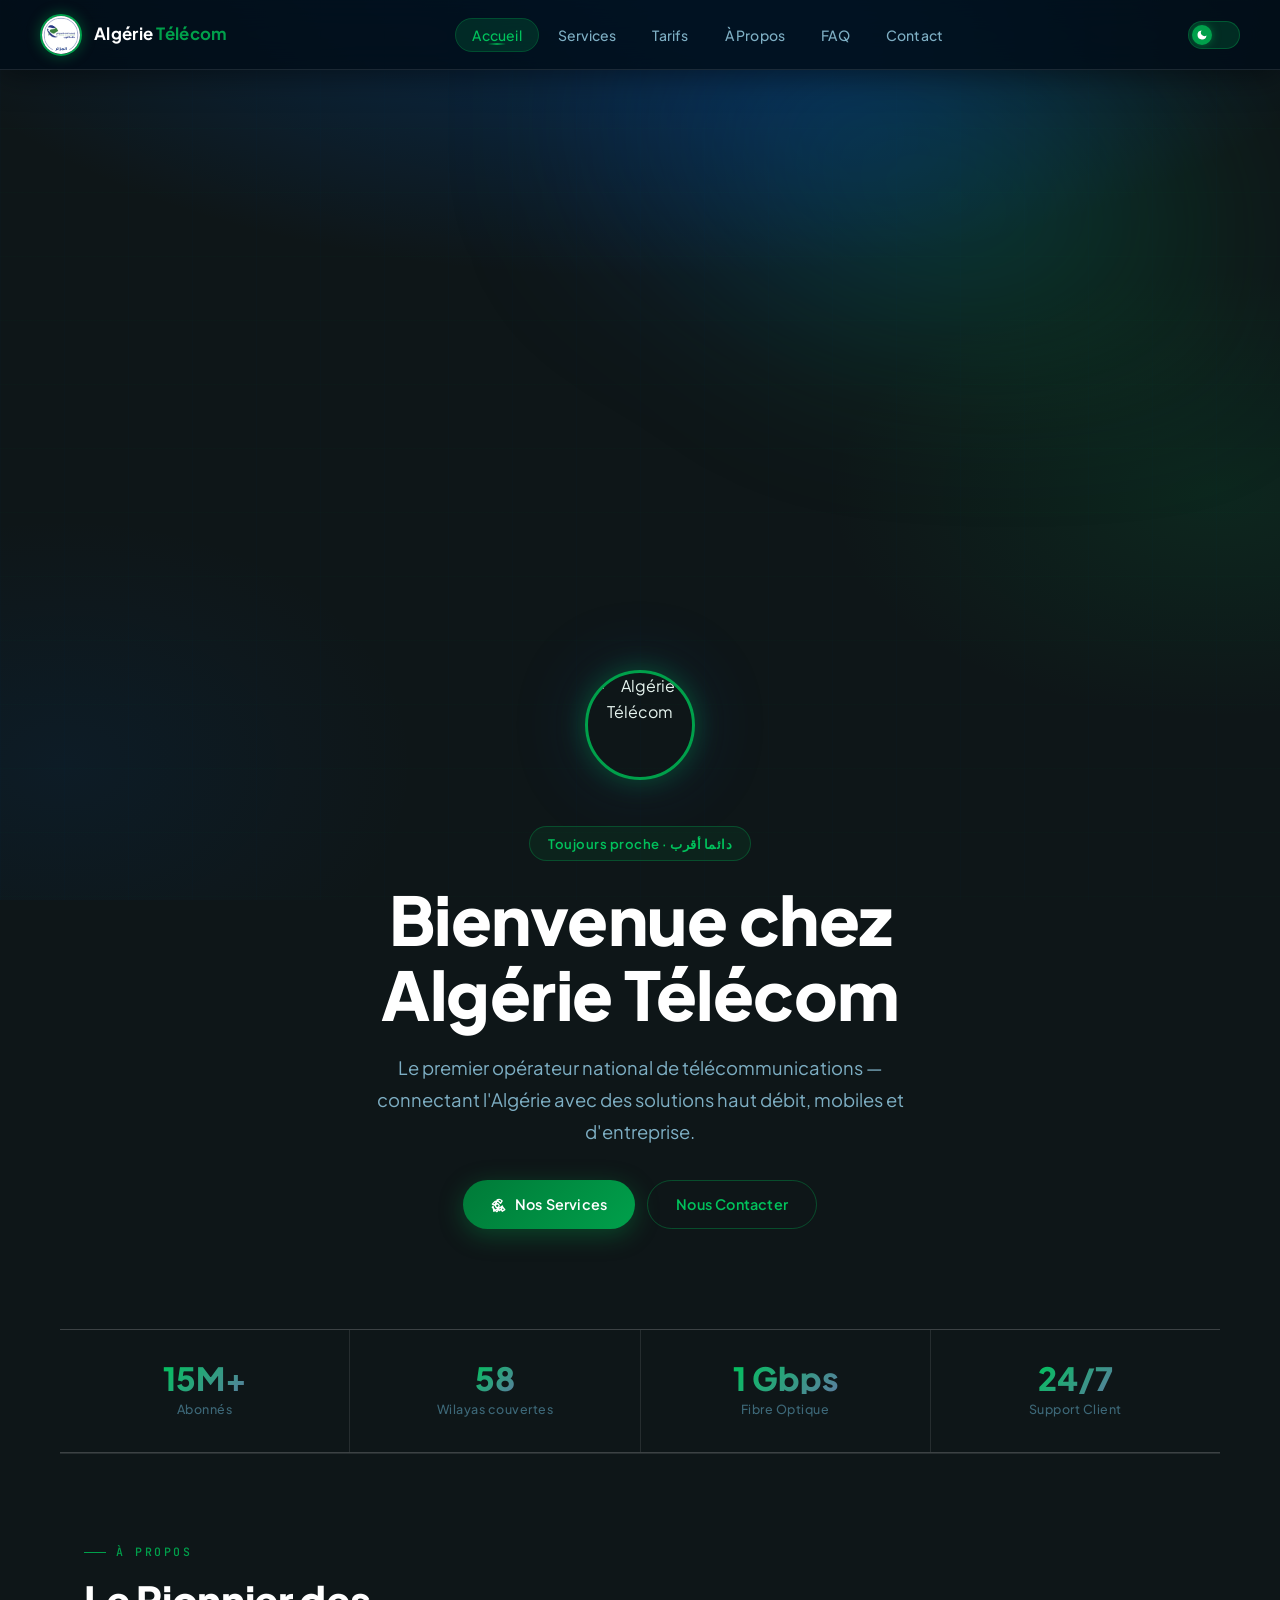
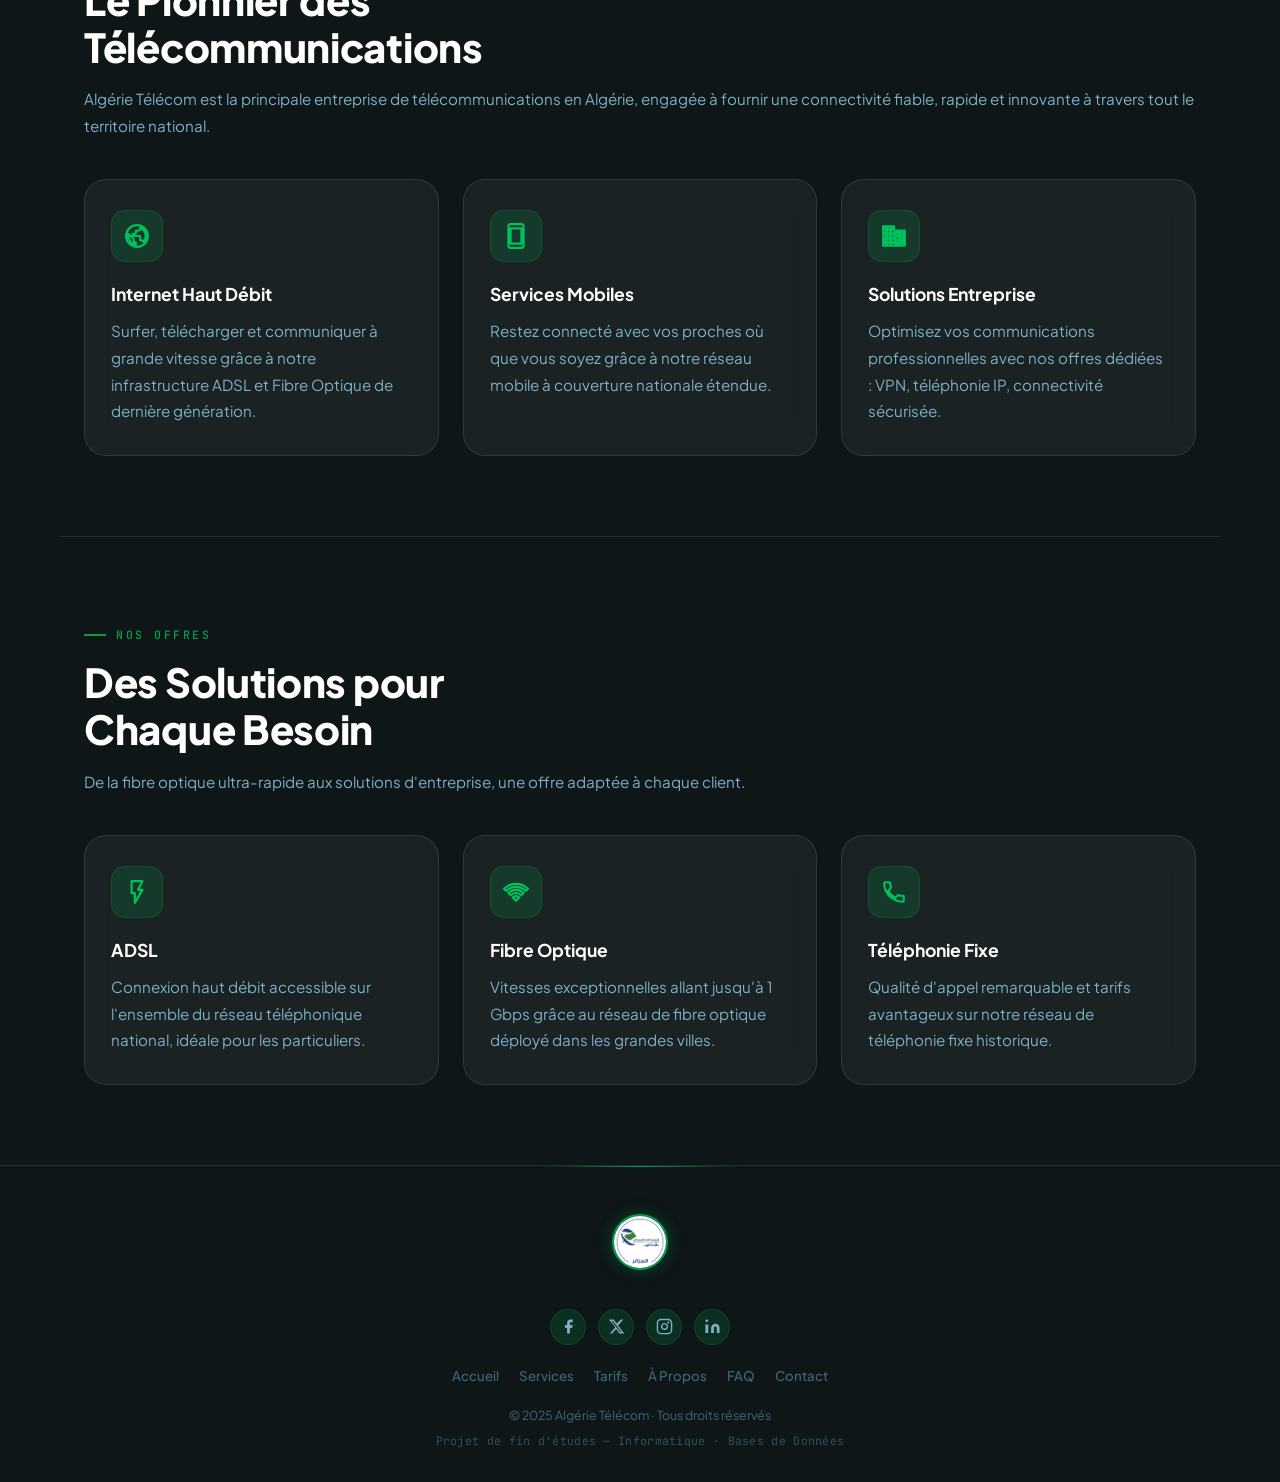
==== commit 96c15b9a: "Refactor index.html for better readability and structure" ====
--- a/index.html
+++ b/index.html
@@ -1,12 +1,16 @@
 <!DOCTYPE html>
 <html lang="fr">
+
 <head>
   <meta charset="UTF-8">
   <meta name="viewport" content="width=device-width, initial-scale=1.0">
-  <meta name="description" content="Algérie Télécom — Le premier opérateur national de télécommunications connectant l'Algérie avec des solutions haut débit, mobiles et d'entreprise.">
+  <meta name="description"
+    content="Algérie Télécom — Le premier opérateur national de télécommunications connectant l'Algérie avec des solutions haut débit, mobiles et d'entreprise.">
   <title>Algérie Télécom — Accueil</title>
   <link rel="stylesheet" href="style.css">
+  <script>if(localStorage.getItem('at-theme')==='light'){document.addEventListener('DOMContentLoaded',function(){document.body.classList.add('light-mode');});}</script>
 </head>
+
 <body>
 
   <!-- ── Navigation ── -->
@@ -23,6 +27,16 @@
       <li><a href="faq.html">FAQ</a></li>
       <li><a href="contact.html">Contact</a></li>
     </ul>
+          <button id="theme-toggle-btn" class="theme-toggle" aria-label="Basculer thème clair/sombre" title="Changer de thème">
+        <div class="theme-toggle-track">
+          <div class="theme-toggle-thumb">
+            <!-- moon (dark mode icon) -->
+            <svg class="theme-toggle-icon icon-moon" viewBox="0 0 24 24"><path d="M21 12.79A9 9 0 1 1 11.21 3a7 7 0 0 0 9.79 9.79z"/></svg>
+            <!-- sun (light mode icon) -->
+            <svg class="theme-toggle-icon icon-sun" viewBox="0 0 24 24"><path d="M12 4a8 8 0 1 0 0 16A8 8 0 0 0 12 4zm0-2a1 1 0 0 1 1 1v1a1 1 0 0 1-2 0V3a1 1 0 0 1 1-1zm0 18a1 1 0 0 1 1 1v1a1 1 0 0 1-2 0v-1a1 1 0 0 1 1-1zm9-9h1a1 1 0 0 1 0 2h-1a1 1 0 0 1 0-2zM3 12H2a1 1 0 0 1 0-2h1a1 1 0 0 1 0 2zm15.364-6.364.707-.707a1 1 0 1 1 1.414 1.414l-.707.707a1 1 0 0 1-1.414-1.414zM4.929 18.364l-.707.707a1 1 0 0 1-1.414-1.414l.707-.707a1 1 0 0 1 1.414 1.414zM18.364 19.07l.707.707a1 1 0 0 1-1.414 1.414l-.707-.707a1 1 0 0 1 1.414-1.414zM5.636 5.636 4.929 4.93a1 1 0 0 1 1.414-1.414l.707.707A1 1 0 1 1 5.636 5.636z"/></svg>
+          </div>
+        </div>
+      </button>
     <button class="hamburger" aria-label="Menu">
       <span></span><span></span><span></span>
     </button>
@@ -34,14 +48,18 @@
     <section class="hero">
       <div class="hero-glow"></div>
       <div style="width:100%;max-width:760px;margin:0 auto;text-align:center;">
-        <img src="AlgerieTelecom.png" alt="Algérie Télécom" class="hero-logo">
+        <img src="Algerie_Telecom.svg.png" alt="Algérie Télécom" class="hero-logo">
         <div class="hero-badge" style="margin-top:22px;">Toujours proche · دائما أقرب</div>
         <h1>Bienvenue chez<br>Algérie Télécom</h1>
-        <p>Le premier opérateur national de télécommunications — connectant l'Algérie avec des solutions haut débit, mobiles et d'entreprise.</p>
+        <p>Le premier opérateur national de télécommunications — connectant l'Algérie avec des solutions haut débit,
+          mobiles et d'entreprise.</p>
         <div style="display:flex;gap:12px;justify-content:center;flex-wrap:wrap;margin-top:8px;">
           <a href="services.html" class="btn btn-primary">
             <!-- rocket -->
-            <svg viewBox="0 0 24 24"><path d="M9.19 6.35c-2.04 2.29-3.44 5.58-3.57 5.89L2 10.69l4.05-4.05c.47-.47 1.15-.65 1.81-.51l1.33.22zM11.17 17c.31-.13 3.58-1.53 5.87-3.57l.22 1.32c.14.66-.04 1.34-.51 1.81L12.7 20.5l-1.53-3.5zm5.56-11.19c-2.08-2.08-5.15-2.66-7.53-1.44L14.33 9.5l2.4-3.69zm-9.28 9.28c-1.08-1.08-1.08-2.83 0-3.91s2.83-1.08 3.91 0 1.08 2.83 0 3.91-2.83 1.08-3.91 0zM16.7 13.87c-1.22 2.38-1.8 5.45.28 7.53l3.69-2.4-4.13-5.13zm-13.57.28L2 15.28 8.72 22l1.13-1.13c.47-.47.65-1.15.51-1.81l-.22-1.33c-.31.13-3.58 1.53-5.87 3.57z"/></svg>
+            <svg viewBox="0 0 24 24">
+              <path
+                d="M9.19 6.35c-2.04 2.29-3.44 5.58-3.57 5.89L2 10.69l4.05-4.05c.47-.47 1.15-.65 1.81-.51l1.33.22zM11.17 17c.31-.13 3.58-1.53 5.87-3.57l.22 1.32c.14.66-.04 1.34-.51 1.81L12.7 20.5l-1.53-3.5zm5.56-11.19c-2.08-2.08-5.15-2.66-7.53-1.44L14.33 9.5l2.4-3.69zm-9.28 9.28c-1.08-1.08-1.08-2.83 0-3.91s2.83-1.08 3.91 0 1.08 2.83 0 3.91-2.83 1.08-3.91 0zM16.7 13.87c-1.22 2.38-1.8 5.45.28 7.53l3.69-2.4-4.13-5.13zm-13.57.28L2 15.28 8.72 22l1.13-1.13c.47-.47.65-1.15.51-1.81l-.22-1.33c-.31.13-3.58 1.53-5.87 3.57z" />
+            </svg>
             Nos Services
           </a>
           <a href="contact.html" class="btn btn-outline">Nous Contacter</a>
@@ -56,7 +74,7 @@
         <span class="stat-label">Abonnés</span>
       </div>
       <div class="stat-box">
-        <span class="stat-number" id="stat-wilayas">…</span>
+        <span class="stat-number" id="stat-wilayas">58</span>
         <span class="stat-label">Wilayas couvertes</span>
       </div>
       <div class="stat-box">
@@ -75,32 +93,45 @@
     <section class="section">
       <div class="section-label">À Propos</div>
       <h2>Le Pionnier des<br>Télécommunications</h2>
-      <p>Algérie Télécom est la principale entreprise de télécommunications en Algérie, engagée à fournir une connectivité fiable, rapide et innovante à travers tout le territoire national.</p>
+      <p>Algérie Télécom est la principale entreprise de télécommunications en Algérie, engagée à fournir une
+        connectivité fiable, rapide et innovante à travers tout le territoire national.</p>
 
       <div class="cards-grid">
         <div class="card">
           <div class="card-icon">
             <!-- globe / internet -->
-            <svg viewBox="0 0 24 24"><path d="M12 2C6.48 2 2 6.48 2 12s4.48 10 10 10 10-4.48 10-10S17.52 2 12 2zm-1 17.93c-3.95-.49-7-3.85-7-7.93 0-.62.08-1.21.21-1.79L9 15v1c0 1.1.9 2 2 2v1.93zm6.9-2.54c-.26-.81-1-1.39-1.9-1.39h-1v-3c0-.55-.45-1-1-1H8v-2h2c.55 0 1-.45 1-1V7h2c1.1 0 2-.9 2-2v-.41c2.93 1.19 5 4.06 5 7.41 0 2.08-.8 3.97-2.1 5.39z"/></svg>
+            <svg viewBox="0 0 24 24">
+              <path
+                d="M12 2C6.48 2 2 6.48 2 12s4.48 10 10 10 10-4.48 10-10S17.52 2 12 2zm-1 17.93c-3.95-.49-7-3.85-7-7.93 0-.62.08-1.21.21-1.79L9 15v1c0 1.1.9 2 2 2v1.93zm6.9-2.54c-.26-.81-1-1.39-1.9-1.39h-1v-3c0-.55-.45-1-1-1H8v-2h2c.55 0 1-.45 1-1V7h2c1.1 0 2-.9 2-2v-.41c2.93 1.19 5 4.06 5 7.41 0 2.08-.8 3.97-2.1 5.39z" />
+            </svg>
           </div>
           <h3>Internet Haut Débit</h3>
-          <p>Surfer, télécharger et communiquer à grande vitesse grâce à notre infrastructure ADSL et Fibre Optique de dernière génération.</p>
+          <p>Surfer, télécharger et communiquer à grande vitesse grâce à notre infrastructure ADSL et Fibre Optique de
+            dernière génération.</p>
         </div>
         <div class="card">
           <div class="card-icon">
             <!-- smartphone -->
-            <svg viewBox="0 0 24 24"><path d="M17 1.01L7 1c-1.1 0-2 .9-2 2v18c0 1.1.9 2 2 2h10c1.1 0 2-.9 2-2V3c0-1.1-.9-1.99-2-1.99zM17 19H7V5h10v14z"/></svg>
+            <svg viewBox="0 0 24 24">
+              <path
+                d="M17 1.01L7 1c-1.1 0-2 .9-2 2v18c0 1.1.9 2 2 2h10c1.1 0 2-.9 2-2V3c0-1.1-.9-1.99-2-1.99zM17 19H7V5h10v14z" />
+            </svg>
           </div>
           <h3>Services Mobiles</h3>
-          <p>Restez connecté avec vos proches où que vous soyez grâce à notre réseau mobile à couverture nationale étendue.</p>
+          <p>Restez connecté avec vos proches où que vous soyez grâce à notre réseau mobile à couverture nationale
+            étendue.</p>
         </div>
         <div class="card">
           <div class="card-icon">
             <!-- business building -->
-            <svg viewBox="0 0 24 24"><path d="M12 7V3H2v18h20V7H12zM6 19H4v-2h2v2zm0-4H4v-2h2v2zm0-4H4V9h2v2zm0-4H4V5h2v2zm4 12H8v-2h2v2zm0-4H8v-2h2v2zm0-4H8V9h2v2zm0-4H8V5h2v2zm10 12h-8v-2h2v-2h-2v-2h2v-2h-2V9h8v10zm-2-8h-2v2h2v-2zm0 4h-2v2h2v-2z"/></svg>
+            <svg viewBox="0 0 24 24">
+              <path
+                d="M12 7V3H2v18h20V7H12zM6 19H4v-2h2v2zm0-4H4v-2h2v2zm0-4H4V9h2v2zm0-4H4V5h2v2zm4 12H8v-2h2v2zm0-4H8v-2h2v2zm0-4H8V9h2v2zm0-4H8V5h2v2zm10 12h-8v-2h2v-2h-2v-2h2v-2h-2V9h8v10zm-2-8h-2v2h2v-2zm0 4h-2v2h2v-2z" />
+            </svg>
           </div>
           <h3>Solutions Entreprise</h3>
-          <p>Optimisez vos communications professionnelles avec nos offres dédiées : VPN, téléphonie IP, connectivité sécurisée.</p>
+          <p>Optimisez vos communications professionnelles avec nos offres dédiées : VPN, téléphonie IP, connectivité
+            sécurisée.</p>
         </div>
       </div>
     </section>
@@ -117,23 +148,33 @@
         <div class="card">
           <div class="card-icon">
             <!-- bolt / lightning -->
-            <svg viewBox="0 0 24 24"><path d="M7 2v11h3v9l7-12h-4l4-8z"/></svg>
+            <svg viewBox="0 0 24 24">
+              <path d="M7 2v11h3v9l7-12h-4l4-8z" />
+            </svg>
           </div>
           <h3>ADSL</h3>
-          <p>Connexion haut débit accessible sur l'ensemble du réseau téléphonique national, idéale pour les particuliers.</p>
+          <p>Connexion haut débit accessible sur l'ensemble du réseau téléphonique national, idéale pour les
+            particuliers.</p>
         </div>
         <div class="card">
           <div class="card-icon">
             <!-- wifi / signal waves (fibre) -->
-            <svg viewBox="0 0 24 24"><path d="M1 9l2 2c4.97-4.97 13.03-4.97 18 0l2-2C16.93 2.93 7.08 2.93 1 9zm8 8l3 3 3-3c-1.65-1.66-4.34-1.66-6 0zm-4-4l2 2c2.76-2.76 7.24-2.76 10 0l2-2C15.14 9.14 8.87 9.14 5 13z"/></svg>
+            <svg viewBox="0 0 24 24">
+              <path
+                d="M1 9l2 2c4.97-4.97 13.03-4.97 18 0l2-2C16.93 2.93 7.08 2.93 1 9zm8 8l3 3 3-3c-1.65-1.66-4.34-1.66-6 0zm-4-4l2 2c2.76-2.76 7.24-2.76 10 0l2-2C15.14 9.14 8.87 9.14 5 13z" />
+            </svg>
           </div>
           <h3>Fibre Optique</h3>
-          <p>Vitesses exceptionnelles allant jusqu'à 1 Gbps grâce au réseau de fibre optique déployé dans les grandes villes.</p>
+          <p>Vitesses exceptionnelles allant jusqu'à 1 Gbps grâce au réseau de fibre optique déployé dans les grandes
+            villes.</p>
         </div>
         <div class="card">
           <div class="card-icon">
             <!-- phone call -->
-            <svg viewBox="0 0 24 24"><path d="M6.62 10.79c1.44 2.83 3.76 5.14 6.59 6.59l2.2-2.2c.27-.27.67-.36 1.02-.24 1.12.37 2.33.57 3.57.57.55 0 1 .45 1 1V20c0 .55-.45 1-1 1-9.39 0-17-7.61-17-17 0-.55.45-1 1-1h3.5c.55 0 1 .45 1 1 0 1.25.2 2.45.57 3.57.11.35.03.74-.25 1.02l-2.2 2.2z"/></svg>
+            <svg viewBox="0 0 24 24">
+              <path
+                d="M6.62 10.79c1.44 2.83 3.76 5.14 6.59 6.59l2.2-2.2c.27-.27.67-.36 1.02-.24 1.12.37 2.33.57 3.57.57.55 0 1 .45 1 1V20c0 .55-.45 1-1 1-9.39 0-17-7.61-17-17 0-.55.45-1 1-1h3.5c.55 0 1 .45 1 1 0 1.25.2 2.45.57 3.57.11.35.03.74-.25 1.02l-2.2 2.2z" />
+            </svg>
           </div>
           <h3>Téléphonie Fixe</h3>
           <p>Qualité d'appel remarquable et tarifs avantageux sur notre réseau de téléphonie fixe historique.</p>
@@ -144,11 +185,24 @@
     <!-- ── Footer ── -->
     <footer class="footer">
       <img src="AlgerieTelecom.png" alt="Logo" class="footer-logo-img">
-            <div class="footer-social">
-        <a href="#" title="Facebook"  aria-label="Facebook"><svg viewBox="0 0 24 24" fill="currentColor" stroke="none"><path d="M18 2h-3a5 5 0 0 0-5 5v3H7v4h3v8h4v-8h3l1-4h-4V7a1 1 0 0 1 1-1h3z"/></svg></a>
-        <a href="#" title="Twitter"   aria-label="Twitter"><svg viewBox="0 0 24 24" fill="currentColor" stroke="none"><path d="M18.244 2.25h3.308l-7.227 8.26 8.502 11.24H16.17l-4.714-6.231-5.401 6.231H2.746l7.73-8.835L1.254 2.25H8.08l4.259 5.63L18.245 2.25zm-1.161 17.52h1.833L7.084 4.126H5.117z"/></svg></a>
-        <a href="#" title="Instagram" aria-label="Instagram"><svg viewBox="0 0 24 24" fill="none" stroke="currentColor" stroke-width="2" stroke-linecap="round" stroke-linejoin="round"><rect x="2" y="2" width="20" height="20" rx="5"/><path d="M16 11.37A4 4 0 1 1 12.63 8 4 4 0 0 1 16 11.37z"/><line x1="17.5" y1="6.5" x2="17.51" y2="6.5" stroke-width="3"/></svg></a>
-        <a href="#" title="LinkedIn"  aria-label="LinkedIn"><svg viewBox="0 0 24 24" fill="currentColor" stroke="none"><path d="M16 8a6 6 0 0 1 6 6v7h-4v-7a2 2 0 0 0-2-2 2 2 0 0 0-2 2v7h-4v-7a6 6 0 0 1 6-6zM2 9h4v12H2z"/><circle cx="4" cy="4" r="2"/></svg></a>
+      <div class="footer-social">
+        <a href="#" title="Facebook" aria-label="Facebook"><svg viewBox="0 0 24 24" fill="currentColor" stroke="none">
+            <path d="M18 2h-3a5 5 0 0 0-5 5v3H7v4h3v8h4v-8h3l1-4h-4V7a1 1 0 0 1 1-1h3z" />
+          </svg></a>
+        <a href="#" title="Twitter" aria-label="Twitter"><svg viewBox="0 0 24 24" fill="currentColor" stroke="none">
+            <path
+              d="M18.244 2.25h3.308l-7.227 8.26 8.502 11.24H16.17l-4.714-6.231-5.401 6.231H2.746l7.73-8.835L1.254 2.25H8.08l4.259 5.63L18.245 2.25zm-1.161 17.52h1.833L7.084 4.126H5.117z" />
+          </svg></a>
+        <a href="#" title="Instagram" aria-label="Instagram"><svg viewBox="0 0 24 24" fill="none" stroke="currentColor"
+            stroke-width="2" stroke-linecap="round" stroke-linejoin="round">
+            <rect x="2" y="2" width="20" height="20" rx="5" />
+            <path d="M16 11.37A4 4 0 1 1 12.63 8 4 4 0 0 1 16 11.37z" />
+            <line x1="17.5" y1="6.5" x2="17.51" y2="6.5" stroke-width="3" />
+          </svg></a>
+        <a href="#" title="LinkedIn" aria-label="LinkedIn"><svg viewBox="0 0 24 24" fill="currentColor" stroke="none">
+            <path d="M16 8a6 6 0 0 1 6 6v7h-4v-7a2 2 0 0 0-2-2 2 2 0 0 0-2 2v7h-4v-7a6 6 0 0 1 6-6zM2 9h4v12H2z" />
+            <circle cx="4" cy="4" r="2" />
+          </svg></a>
       </div>
       <nav class="footer-nav-links" aria-label="Pied de page">
         <a href="index.html">Accueil</a>
@@ -165,8 +219,11 @@
   </div>
 
   <button class="scroll-to-top" title="Retour au sommet" aria-label="Haut de page">
-    <svg viewBox="0 0 24 24"><path d="M7.41 15.41L12 10.83l4.59 4.58L18 14l-6-6-6 6z"/></svg>
+    <svg viewBox="0 0 24 24">
+      <path d="M7.41 15.41L12 10.83l4.59 4.58L18 14l-6-6-6 6z" />
+    </svg>
   </button>
   <script src="main.js"></script>
 </body>
-</html>+
+</html>
--- a/style.css
+++ b/style.css
@@ -9,15 +9,15 @@
 /* ─── Variables de marque ────────────────────────────────── */
 :root {
   /* Couleurs officielles Algérie Télécom */
-  --at-green:       #00a04b;
+  --at-green: #00a04b;
   --at-green-light: #00c25c;
-  --at-green-dark:  #007a38;
-  --at-green-dim:   rgba(0,160,75,0.18);
-
-  --at-blue:        #1f66bd;
-  --at-blue-light:  #5a7d9f;
-  --at-blue-dark:   #04172d;
-  --at-blue-dim:    rgba(0,87,183,0.18);
+  --at-green-dark: #007a38;
+  --at-green-dim: rgba(0, 160, 75, 0.18);
+
+  --at-blue: #1f66bd;
+  --at-blue-light: #5a7d9f;
+  --at-blue-dark: #04172d;
+  --at-blue-dim: rgba(0, 87, 183, 0.18);
 
   /* Fond & surface — valeurs sombres */
   --bg-900: #0e1618;
@@ -25,32 +25,43 @@
   --bg-700: #2b1e67;
   --bg-600: #0a3060;
 
-  --glass:               rgba(255,255,255,0.055);
-  --glass-hover:         rgba(255,255,255,0.09);
-  --glass-border:        rgba(255,255,255,0.10);
-  --glass-border-active: rgba(0,160,75,0.40);
+  --glass: rgba(255, 255, 255, 0.055);
+  --glass-hover: rgba(255, 255, 255, 0.09);
+  --glass-border: rgba(255, 255, 255, 0.10);
+  --glass-border-active: rgba(0, 160, 75, 0.40);
 
   /* Typographie */
-  --white:          #ffffff;
-  --text-primary:   #e6f4ef;
+  --white: #ffffff;
+  --text-primary: #e6f4ef;
   --text-secondary: #7eafc4;
-  --text-muted:     #3d6878;
+  --text-muted: #3d6878;
 
   /* Effets */
   --radius-sm: 8px;
   --radius-md: 14px;
   --radius-lg: 22px;
   --radius-xl: 40px;
-  --shadow-card:  0 8px 40px rgba(0,0,0,0.45);
-  --shadow-green: 0 0 40px rgba(0,160,75,0.20);
-  --shadow-blue:  0 0 30px rgba(0,87,183,0.20);
-  --transition:   0.30s cubic-bezier(0.4,0,0.2,1);
+  --shadow-card: 0 8px 40px rgba(0, 0, 0, 0.45);
+  --shadow-green: 0 0 40px rgba(0, 160, 75, 0.20);
+  --shadow-blue: 0 0 30px rgba(0, 87, 183, 0.20);
+  --transition: 0.30s cubic-bezier(0.4, 0, 0.2, 1);
   --nav-h: 70px;
 }
 
 /* ─── Reset & Base ───────────────────────────────────────── */
-*, *::before, *::after { margin:0; padding:0; box-sizing:border-box; }
-html { scroll-behavior:smooth; -webkit-text-size-adjust:100%; direction:ltr; }
+*,
+*::before,
+*::after {
+  margin: 0;
+  padding: 0;
+  box-sizing: border-box;
+}
+
+html {
+  scroll-behavior: smooth;
+  -webkit-text-size-adjust: 100%;
+  direction: ltr;
+}
 
 body {
   font-family: 'Plus Jakarta Sans', sans-serif;
@@ -62,9 +73,9 @@
   direction: ltr;
 
   background-image:
-    radial-gradient(ellipse 90% 55% at 50% -5%,  rgba(0,87,183,0.38) 0%, transparent 65%),
-    radial-gradient(ellipse 55% 45% at 95% 55%,  rgba(0,160,75,0.12) 0%, transparent 55%),
-    radial-gradient(ellipse 50% 50% at 5%  85%,  rgba(0,87,183,0.09) 0%, transparent 55%);
+    radial-gradient(ellipse 90% 55% at 50% -5%, rgba(0, 87, 183, 0.38) 0%, transparent 65%),
+    radial-gradient(ellipse 55% 45% at 95% 55%, rgba(0, 160, 75, 0.12) 0%, transparent 55%),
+    radial-gradient(ellipse 50% 50% at 5% 85%, rgba(0, 87, 183, 0.09) 0%, transparent 55%);
   background-attachment: fixed;
 }
 
@@ -73,8 +84,8 @@
   position: fixed;
   inset: 0;
   background-image:
-    linear-gradient(rgba(0,160,75,0.025) 1px, transparent 1px),
-    linear-gradient(90deg, rgba(0,87,183,0.025) 1px, transparent 1px);
+    linear-gradient(rgba(0, 160, 75, 0.025) 1px, transparent 1px),
+    linear-gradient(90deg, rgba(0, 87, 183, 0.025) 1px, transparent 1px);
   background-size: 64px 64px;
   pointer-events: none;
   z-index: 0;
@@ -87,31 +98,40 @@
 }
 
 @keyframes fadeUp {
-  from { opacity:0; transform:translateY(22px); }
-  to   { opacity:1; transform:translateY(0); }
+  from {
+    opacity: 0;
+    transform: translateY(22px);
+  }
+
+  to {
+    opacity: 1;
+    transform: translateY(0);
+  }
 }
 
 /* ─── Navigation ─────────────────────────────────────────── */
 .navbar {
   position: fixed;
-  top:0; left:0; right:0;
+  top: 0;
+  left: 0;
+  right: 0;
   height: var(--nav-h);
   z-index: 1000;
   display: flex;
   align-items: center;
   justify-content: space-between;
   padding: 0 40px;
-  background: rgba(1,13,24,0.82);
+  background: rgba(1, 13, 24, 0.82);
   backdrop-filter: blur(22px);
   -webkit-backdrop-filter: blur(22px);
   border-bottom: 1px solid var(--glass-border);
-  box-shadow: 0 4px 32px rgba(0,0,0,0.50);
+  box-shadow: 0 4px 32px rgba(0, 0, 0, 0.50);
   transition: background var(--transition), box-shadow var(--transition);
 }
 
 .navbar.scrolled {
-  background: rgba(1,13,24,0.96);
-  box-shadow: 0 8px 48px rgba(0,0,0,0.65);
+  background: rgba(1, 13, 24, 0.96);
+  box-shadow: 0 8px 48px rgba(0, 0, 0, 0.65);
 }
 
 .nav-brand {
@@ -123,11 +143,12 @@
 }
 
 .nav-logo {
-  width: 42px; height: 42px;
+  width: 42px;
+  height: 42px;
   border-radius: 50%;
   object-fit: cover;
   border: 2px solid var(--at-green);
-  box-shadow: 0 0 14px rgba(0,160,75,0.45);
+  box-shadow: 0 0 14px rgba(0, 160, 75, 0.45);
 }
 
 .nav-title {
@@ -137,7 +158,9 @@
   letter-spacing: 0.3px;
 }
 
-.nav-title span { color: var(--at-green); }
+.nav-title span {
+  color: var(--at-green);
+}
 
 .nav-links {
   display: flex;
@@ -163,20 +186,22 @@
 .nav-links a:hover {
   color: var(--at-green-light);
   background: var(--at-green-dim);
-  border-color: rgba(0,160,75,0.25);
+  border-color: rgba(0, 160, 75, 0.25);
 }
 
 .nav-links a.active {
   color: var(--at-green-light);
   background: var(--at-green-dim);
-  border-color: rgba(0,160,75,0.30);
+  border-color: rgba(0, 160, 75, 0.30);
 }
 
 .nav-links a.active::after {
   content: '';
   position: absolute;
-  bottom: 6px; left: 50%;
-  width: 18px; height: 1.5px;
+  bottom: 6px;
+  left: 50%;
+  width: 18px;
+  height: 1.5px;
   background: linear-gradient(90deg, transparent, var(--at-green), transparent);
   transform: translateX(-50%);
   border-radius: 1px;
@@ -194,28 +219,46 @@
 }
 
 .hamburger span {
-  width: 22px; height: 2px;
+  width: 22px;
+  height: 2px;
   background: var(--text-primary);
   border-radius: 2px;
   transition: var(--transition);
 }
 
-.hamburger.active span:nth-child(1) { transform: rotate(45deg) translate(7px,7px); }
-.hamburger.active span:nth-child(2) { opacity: 0; }
-.hamburger.active span:nth-child(3) { transform: rotate(-45deg) translate(6px,-6px); }
+.hamburger.active span:nth-child(1) {
+  transform: rotate(45deg) translate(7px, 7px);
+}
+
+.hamburger.active span:nth-child(2) {
+  opacity: 0;
+}
+
+.hamburger.active span:nth-child(3) {
+  transform: rotate(-45deg) translate(6px, -6px);
+}
 
 @media (max-width: 820px) {
-  .hamburger { display: flex; }
-  .nav-title  { display: none; }
-  .navbar     { padding: 0 20px; }
+  .hamburger {
+    display: flex;
+  }
+
+  .nav-title {
+    display: none;
+  }
+
+  .navbar {
+    padding: 0 20px;
+  }
 
   .nav-links {
     position: fixed;
-    left: 0; top: var(--nav-h);
+    left: 0;
+    top: var(--nav-h);
     width: 100%;
     flex-direction: column;
     gap: 0;
-    background: rgba(1,13,24,0.97);
+    background: rgba(1, 13, 24, 0.97);
     backdrop-filter: blur(24px);
     max-height: 0;
     overflow: hidden;
@@ -223,7 +266,9 @@
     border-bottom: 1px solid var(--glass-border);
   }
 
-  .nav-links.open { max-height: 420px; }
+  .nav-links.open {
+    max-height: 420px;
+  }
 
   .nav-links a {
     padding: 15px 24px;
@@ -237,23 +282,35 @@
 /* ─── Scroll-to-Top ──────────────────────────────────────── */
 .scroll-to-top {
   position: fixed;
-  bottom: 28px; right: 28px;
-  width: 46px; height: 46px;
+  bottom: 28px;
+  right: 28px;
+  width: 46px;
+  height: 46px;
   border-radius: 50%;
   background: linear-gradient(135deg, var(--at-green-dark), var(--at-green));
-  border: 1px solid rgba(0,160,75,0.35);
+  border: 1px solid rgba(0, 160, 75, 0.35);
   color: var(--white);
   font-size: 1.1rem;
   cursor: pointer;
-  display: flex; align-items: center; justify-content: center;
-  opacity: 0; visibility: hidden;
+  display: flex;
+  align-items: center;
+  justify-content: center;
+  opacity: 0;
+  visibility: hidden;
   transition: var(--transition);
   z-index: 999;
-  box-shadow: 0 4px 20px rgba(0,160,75,0.35);
-}
-
-.scroll-to-top.show  { opacity:1; visibility:visible; }
-.scroll-to-top:hover { transform:translateY(-4px); box-shadow:0 8px 32px rgba(0,160,75,0.50); }
+  box-shadow: 0 4px 20px rgba(0, 160, 75, 0.35);
+}
+
+.scroll-to-top.show {
+  opacity: 1;
+  visibility: visible;
+}
+
+.scroll-to-top:hover {
+  transform: translateY(-4px);
+  box-shadow: 0 8px 32px rgba(0, 160, 75, 0.50);
+}
 
 /* ─── Hero ───────────────────────────────────────────────── */
 .hero {
@@ -271,19 +328,24 @@
 
 .hero-glow {
   position: absolute;
-  top: 50%; left: 50%;
+  top: 50%;
+  left: 50%;
   transform: translate(-50%, -50%);
-  width: 700px; height: 500px;
+  width: 700px;
+  height: 500px;
   background:
-    radial-gradient(ellipse at 40% 40%, rgba(0,87,183,0.30) 0%, transparent 60%),
-    radial-gradient(ellipse at 65% 65%, rgba(0,160,75,0.20) 0%, transparent 55%);
+    radial-gradient(ellipse at 40% 40%, rgba(0, 87, 183, 0.30) 0%, transparent 60%),
+    radial-gradient(ellipse at 65% 65%, rgba(0, 160, 75, 0.20) 0%, transparent 55%);
   filter: blur(60px);
   pointer-events: none;
   z-index: 0;
 }
 
 /* Tout enfant direct du hero est au-dessus du glow */
-.hero > * { position: relative; z-index: 1; }
+.hero>* {
+  position: relative;
+  z-index: 1;
+}
 
 /* Le conteneur principal centré */
 .hero-content {
@@ -320,8 +382,8 @@
   display: inline-block;
   padding: 6px 18px;
   border-radius: 50px;
-  border: 1px solid rgba(0,160,75,0.35);
-  background: rgba(0,160,75,0.10);
+  border: 1px solid rgba(0, 160, 75, 0.35);
+  background: rgba(0, 160, 75, 0.10);
   color: var(--at-green-light);
   font-size: 0.82rem;
   font-weight: 600;
@@ -333,18 +395,20 @@
 }
 
 .hero-logo {
-  width: 110px; height: 110px;
+  width: 110px;
+  height: 110px;
   object-fit: contain;
   border-radius: 50%;
   border: 3px solid var(--at-green);
-  box-shadow: 0 0 28px rgba(0,160,75,0.40), 0 0 80px rgba(0,87,183,0.20);
+  box-shadow: 0 0 28px rgba(0, 160, 75, 0.40), 0 0 80px rgba(0, 87, 183, 0.20);
   display: block;
   margin: 0 auto 24px;
 }
 
 /* ─── Services Hero (pages internes) ─────────────────────── */
 .services-hero {
-  padding: calc(var(--nav-h) + 48px) 24px 48px;  /* compense navbar fixe */
+  padding: calc(var(--nav-h) + 48px) 24px 48px;
+  /* compense navbar fixe */
   text-align: center;
   position: relative;
   overflow: hidden;
@@ -353,10 +417,13 @@
 .services-hero::before {
   content: '';
   position: absolute;
-  top: 0; left: 50%; transform: translateX(-50%);
-  width: 800px; height: 400px;
+  top: 0;
+  left: 50%;
+  transform: translateX(-50%);
+  width: 800px;
+  height: 400px;
   background: radial-gradient(ellipse at center top,
-    rgba(0,87,183,0.28) 0%, transparent 65%);
+      rgba(0, 87, 183, 0.28) 0%, transparent 65%);
   pointer-events: none;
 }
 
@@ -382,7 +449,8 @@
 
 .section-label::before {
   content: '';
-  width: 22px; height: 1.5px;
+  width: 22px;
+  height: 1.5px;
   background: var(--at-green);
   flex-shrink: 0;
 }
@@ -419,7 +487,7 @@
 /* ─── Cards ──────────────────────────────────────────────── */
 .cards-grid {
   display: grid;
-  grid-template-columns: repeat(auto-fit, minmax(280px,1fr));
+  grid-template-columns: repeat(auto-fit, minmax(280px, 1fr));
   gap: 24px;
   margin-top: 40px;
 }
@@ -440,12 +508,15 @@
   box-shadow: var(--shadow-green);
 }
 
-.card-icon { font-size: 2.2rem; margin-bottom: 14px; }
+.card-icon {
+  font-size: 2.2rem;
+  margin-bottom: 14px;
+}
 
 /* ─── Stats ──────────────────────────────────────────────── */
 .stats-row {
   display: grid;
-  grid-template-columns: repeat(auto-fit, minmax(160px,1fr));
+  grid-template-columns: repeat(auto-fit, minmax(160px, 1fr));
   gap: 1px;
   max-width: 1160px;
   margin: 0 auto;
@@ -466,7 +537,9 @@
   transition: var(--transition);
 }
 
-.stat-box:hover { background: rgba(0,160,75,0.06); }
+.stat-box:hover {
+  background: rgba(0, 160, 75, 0.06);
+}
 
 .stat-number {
   font-size: 2rem;
@@ -505,19 +578,19 @@
 .btn-primary {
   background: linear-gradient(135deg, var(--at-green-dark), var(--at-green));
   color: var(--white);
-  box-shadow: 0 6px 24px rgba(0,160,75,0.35);
+  box-shadow: 0 6px 24px rgba(0, 160, 75, 0.35);
 }
 
 .btn-primary:hover {
   transform: translateY(-3px);
-  box-shadow: 0 12px 36px rgba(0,160,75,0.50);
+  box-shadow: 0 12px 36px rgba(0, 160, 75, 0.50);
   background: linear-gradient(135deg, var(--at-green), var(--at-green-light));
 }
 
 .btn-outline {
   background: transparent;
   color: var(--at-green-light);
-  border: 1.5px solid rgba(0,160,75,0.40);
+  border: 1.5px solid rgba(0, 160, 75, 0.40);
 }
 
 .btn-outline:hover {
@@ -550,16 +623,27 @@
 .service-detail-icon {
   font-size: 2.4rem;
   flex-shrink: 0;
-  width: 60px; height: 60px;
-  display: flex; align-items: center; justify-content: center;
+  width: 60px;
+  height: 60px;
+  display: flex;
+  align-items: center;
+  justify-content: center;
   background: var(--at-green-dim);
   border-radius: var(--radius-md);
-  border: 1px solid rgba(0,160,75,0.25);
-}
-
-.service-detail-content { flex: 1; }
-.service-detail-content h3 { margin-bottom: 8px; }
-.service-detail-content p  { margin-bottom: 12px; }
+  border: 1px solid rgba(0, 160, 75, 0.25);
+}
+
+.service-detail-content {
+  flex: 1;
+}
+
+.service-detail-content h3 {
+  margin-bottom: 8px;
+}
+
+.service-detail-content p {
+  margin-bottom: 12px;
+}
 
 .service-tag {
   display: inline-flex;
@@ -568,7 +652,7 @@
   padding: 4px 12px;
   border-radius: 50px;
   background: var(--at-blue-dim);
-  border: 1px solid rgba(0,87,183,0.30);
+  border: 1px solid rgba(0, 87, 183, 0.30);
   color: var(--at-blue-light);
   font-size: 0.76rem;
   font-weight: 600;
@@ -576,7 +660,9 @@
 }
 
 /* ─── FAQ ────────────────────────────────────────────────── */
-.faq-category { margin-bottom: 36px; }
+.faq-category {
+  margin-bottom: 36px;
+}
 
 .faq-category-label {
   display: inline-flex;
@@ -593,7 +679,8 @@
 
 .faq-category-label::before {
   content: '';
-  width: 22px; height: 1.5px;
+  width: 22px;
+  height: 1.5px;
   background: var(--at-green);
 }
 
@@ -606,7 +693,9 @@
   transition: border-color var(--transition);
 }
 
-.faq-item:hover { border-color: rgba(0,160,75,0.28); }
+.faq-item:hover {
+  border-color: rgba(0, 160, 75, 0.28);
+}
 
 .faq-header {
   padding: 18px 22px;
@@ -622,34 +711,48 @@
   transition: background var(--transition);
 }
 
-.faq-header:hover { background: rgba(0,160,75,0.05); }
+.faq-header:hover {
+  background: rgba(0, 160, 75, 0.05);
+}
 
 .faq-toggle {
-  width: 22px; height: 22px;
-  display: flex; align-items: center; justify-content: center;
+  width: 22px;
+  height: 22px;
+  display: flex;
+  align-items: center;
+  justify-content: center;
   font-size: 1rem;
   flex-shrink: 0;
   color: var(--at-green);
   transition: transform var(--transition);
 }
 
-.faq-item.active .faq-toggle { transform: rotate(180deg); }
+.faq-item.active .faq-toggle {
+  transform: rotate(180deg);
+}
 
 .faq-content {
   max-height: 0;
   overflow: hidden;
   transition: max-height 0.38s ease, padding 0.28s ease;
-  background: rgba(0,160,75,0.03);
-  border-top: 1px solid rgba(0,160,75,0.12);
-}
-
-.faq-item.active .faq-content { max-height: 420px; padding: 18px 22px; }
-.faq-content p { font-size: 0.92rem; line-height: 1.80; }
+  background: rgba(0, 160, 75, 0.03);
+  border-top: 1px solid rgba(0, 160, 75, 0.12);
+}
+
+.faq-item.active .faq-content {
+  max-height: 420px;
+  padding: 18px 22px;
+}
+
+.faq-content p {
+  font-size: 0.92rem;
+  line-height: 1.80;
+}
 
 /* ─── Tarifs / Pricing ───────────────────────────────────── */
 .pricing-container {
   display: grid;
-  grid-template-columns: repeat(auto-fit, minmax(290px,1fr));
+  grid-template-columns: repeat(auto-fit, minmax(290px, 1fr));
   gap: 24px;
   margin-bottom: 56px;
 }
@@ -668,26 +771,34 @@
 
 .pricing-card:hover {
   transform: translateY(-4px);
-  border-color: rgba(0,160,75,0.30);
+  border-color: rgba(0, 160, 75, 0.30);
   box-shadow: var(--shadow-green);
 }
 
 .pricing-card.popular {
-  border-color: rgba(0,160,75,0.55);
-  box-shadow: 0 0 50px rgba(0,160,75,0.18), var(--shadow-card);
+  border-color: rgba(0, 160, 75, 0.55);
+  box-shadow: 0 0 50px rgba(0, 160, 75, 0.18), var(--shadow-card);
   transform: scale(1.04);
 }
 
-.pricing-card.popular:hover { transform: scale(1.04) translateY(-4px); }
+.pricing-card.popular:hover {
+  transform: scale(1.04) translateY(-4px);
+}
 
 @media (max-width: 820px) {
-  .pricing-card.popular { transform: scale(1); }
-  .pricing-card.popular:hover { transform: translateY(-4px); }
+  .pricing-card.popular {
+    transform: scale(1);
+  }
+
+  .pricing-card.popular:hover {
+    transform: translateY(-4px);
+  }
 }
 
 .pricing-badge {
   position: absolute;
-  top: -11px; right: 22px;
+  top: -11px;
+  right: 22px;
   background: linear-gradient(135deg, var(--at-green-dark), var(--at-green));
   color: var(--white);
   padding: 4px 14px;
@@ -696,11 +807,21 @@
   font-weight: 700;
   text-transform: uppercase;
   letter-spacing: 1px;
-  box-shadow: 0 4px 16px rgba(0,160,75,0.40);
-}
-
-.pricing-name        { font-size:1.15rem; font-weight:700; color:var(--white); margin-bottom:6px; }
-.pricing-description { font-size:0.82rem; color:var(--text-muted); margin-bottom:20px; }
+  box-shadow: 0 4px 16px rgba(0, 160, 75, 0.40);
+}
+
+.pricing-name {
+  font-size: 1.15rem;
+  font-weight: 700;
+  color: var(--white);
+  margin-bottom: 6px;
+}
+
+.pricing-description {
+  font-size: 0.82rem;
+  color: var(--text-muted);
+  margin-bottom: 20px;
+}
 
 .pricing-price {
   font-size: 2.3rem;
@@ -713,8 +834,16 @@
   line-height: 1;
 }
 
-.pricing-price-period { font-size:0.78rem; color:var(--text-muted); margin-bottom:26px; }
-.pricing-features     { flex:1; margin-bottom:22px; }
+.pricing-price-period {
+  font-size: 0.78rem;
+  color: var(--text-muted);
+  margin-bottom: 26px;
+}
+
+.pricing-features {
+  flex: 1;
+  margin-bottom: 22px;
+}
 
 .pricing-feature {
   display: flex;
@@ -723,7 +852,7 @@
   font-size: 0.88rem;
   color: var(--text-secondary);
   padding: 9px 0;
-  border-bottom: 1px solid rgba(0,160,75,0.06);
+  border-bottom: 1px solid rgba(0, 160, 75, 0.06);
 }
 
 .pricing-feature::before {
@@ -735,40 +864,72 @@
   width: 16px;
 }
 
-.pricing-feature.disabled { color:var(--text-muted); opacity:0.55; }
-.pricing-feature.disabled::before { content:'–'; color:var(--text-muted); }
-.pricing-cta { width:100%; text-align:center; }
+.pricing-feature.disabled {
+  color: var(--text-muted);
+  opacity: 0.55;
+}
+
+.pricing-feature.disabled::before {
+  content: '–';
+  color: var(--text-muted);
+}
+
+.pricing-cta {
+  width: 100%;
+  text-align: center;
+}
 
 /* ─── Timeline ───────────────────────────────────────────── */
-.timeline { position:relative; padding:32px 0; }
+.timeline {
+  position: relative;
+  padding: 32px 0;
+}
 
 .timeline::before {
   content: '';
   position: absolute;
-  left: 50%; top: 0; bottom: 0;
+  left: 50%;
+  top: 0;
+  bottom: 0;
   width: 2px;
   background: linear-gradient(180deg, var(--at-green) 0%, var(--at-blue) 60%, transparent 100%);
   transform: translateX(-50%);
 }
 
-.timeline-item { margin-bottom:36px; position:relative; }
-
-.timeline-item:nth-child(odd)  .timeline-content { margin-left:0; margin-right:auto; width:calc(50% - 44px); }
-.timeline-item:nth-child(even) .timeline-content { margin-left:auto; margin-right:0; width:calc(50% - 44px); }
+.timeline-item {
+  margin-bottom: 36px;
+  position: relative;
+}
+
+.timeline-item:nth-child(odd) .timeline-content {
+  margin-left: 0;
+  margin-right: auto;
+  width: calc(50% - 44px);
+}
+
+.timeline-item:nth-child(even) .timeline-content {
+  margin-left: auto;
+  margin-right: 0;
+  width: calc(50% - 44px);
+}
 
 .timeline-dot {
   position: absolute;
-  left: 50%; top: 4px;
-  width: 18px; height: 18px;
+  left: 50%;
+  top: 4px;
+  width: 18px;
+  height: 18px;
   background: var(--bg-900);
   border: 3px solid var(--at-green);
   border-radius: 50%;
   transform: translateX(-50%);
-  box-shadow: 0 0 18px rgba(0,160,75,0.55);
+  box-shadow: 0 0 18px rgba(0, 160, 75, 0.55);
   transition: box-shadow var(--transition);
 }
 
-.timeline-item:hover .timeline-dot { box-shadow: 0 0 30px rgba(0,160,75,0.80); }
+.timeline-item:hover .timeline-dot {
+  box-shadow: 0 0 30px rgba(0, 160, 75, 0.80);
+}
 
 .timeline-content {
   background: var(--glass);
@@ -779,7 +940,9 @@
   transition: border-color var(--transition);
 }
 
-.timeline-item:hover .timeline-content { border-color: rgba(0,160,75,0.30); }
+.timeline-item:hover .timeline-content {
+  border-color: rgba(0, 160, 75, 0.30);
+}
 
 .timeline-year {
   font-weight: 800;
@@ -792,22 +955,40 @@
   display: inline-block;
 }
 
-.timeline-title       { font-size:1rem; font-weight:700; color:var(--white); margin-bottom:6px; }
-.timeline-description { font-size:0.88rem; color:var(--text-secondary); line-height:1.65; }
+.timeline-title {
+  font-size: 1rem;
+  font-weight: 700;
+  color: var(--white);
+  margin-bottom: 6px;
+}
+
+.timeline-description {
+  font-size: 0.88rem;
+  color: var(--text-secondary);
+  line-height: 1.65;
+}
 
 @media (max-width: 820px) {
-  .timeline::before { left:28px; }
-  .timeline-item:nth-child(odd)  .timeline-content,
+  .timeline::before {
+    left: 28px;
+  }
+
+  .timeline-item:nth-child(odd) .timeline-content,
   .timeline-item:nth-child(even) .timeline-content {
-    width:100%; margin-left:54px; margin-right:0;
-  }
-  .timeline-dot { left:28px; }
+    width: 100%;
+    margin-left: 54px;
+    margin-right: 0;
+  }
+
+  .timeline-dot {
+    left: 28px;
+  }
 }
 
 /* ─── Valeurs ────────────────────────────────────────────── */
 .values-grid {
   display: grid;
-  grid-template-columns: repeat(auto-fit, minmax(240px,1fr));
+  grid-template-columns: repeat(auto-fit, minmax(240px, 1fr));
   gap: 20px;
   margin: 40px 0;
 }
@@ -828,8 +1009,15 @@
   box-shadow: var(--shadow-green);
 }
 
-.value-icon { font-size:2.2rem; margin-bottom:12px; display:block; }
-.value-card h3 { margin-bottom:8px; }
+.value-icon {
+  font-size: 2.2rem;
+  margin-bottom: 12px;
+  display: block;
+}
+
+.value-card h3 {
+  margin-bottom: 8px;
+}
 
 /* ─── Contact ────────────────────────────────────────────── */
 .contact-grid {
@@ -842,7 +1030,9 @@
 }
 
 @media (max-width: 820px) {
-  .contact-grid { grid-template-columns:1fr; }
+  .contact-grid {
+    grid-template-columns: 1fr;
+  }
 }
 
 .contact-info-card,
@@ -864,23 +1054,48 @@
   border-bottom: 1px solid var(--glass-border);
 }
 
-.contact-item { display:flex; align-items:flex-start; gap:14px; margin-bottom:18px; }
+.contact-item {
+  display: flex;
+  align-items: flex-start;
+  gap: 14px;
+  margin-bottom: 18px;
+}
 
 .contact-item-icon {
-  width: 40px; height: 40px;
-  display: flex; align-items: center; justify-content: center;
+  width: 40px;
+  height: 40px;
+  display: flex;
+  align-items: center;
+  justify-content: center;
   background: var(--at-green-dim);
-  border: 1px solid rgba(0,160,75,0.25);
+  border: 1px solid rgba(0, 160, 75, 0.25);
   border-radius: var(--radius-sm);
   font-size: 1.1rem;
   flex-shrink: 0;
 }
 
-.contact-item-text { display:flex; flex-direction:column; gap:3px; }
-.contact-item-text strong { font-size:0.82rem; font-weight:600; color:var(--white); letter-spacing:0.3px; }
-.contact-item-text span   { font-size:0.88rem; color:var(--text-secondary); line-height:1.55; }
-
-.form-group { margin-bottom:16px; }
+.contact-item-text {
+  display: flex;
+  flex-direction: column;
+  gap: 3px;
+}
+
+.contact-item-text strong {
+  font-size: 0.82rem;
+  font-weight: 600;
+  color: var(--white);
+  letter-spacing: 0.3px;
+}
+
+.contact-item-text span {
+  font-size: 0.88rem;
+  color: var(--text-secondary);
+  line-height: 1.55;
+}
+
+.form-group {
+  margin-bottom: 16px;
+}
 
 .form-group label {
   display: block;
@@ -907,9 +1122,15 @@
   outline: none;
 }
 
-.form-group textarea { min-height:130px; resize:vertical; }
+.form-group textarea {
+  min-height: 130px;
+  resize: vertical;
+}
+
 .form-group input::placeholder,
-.form-group textarea::placeholder { color:var(--text-muted); }
+.form-group textarea::placeholder {
+  color: var(--text-muted);
+}
 
 .form-group input:focus,
 .form-group textarea:focus,
@@ -918,8 +1139,17 @@
   background: rgba(52, 5, 240, 0.05);
 }
 
-.form-group input.valid,   .form-group textarea.valid   { border-color:rgba(10, 95, 67, 0.6);  background:rgba(0, 160, 75, 0.315); }
-.form-group input.error,   .form-group textarea.error   { border-color:rgba(220,60,60,0.50); background:rgba(220,60,60,0.05); }
+.form-group input.valid,
+.form-group textarea.valid {
+  border-color: rgba(10, 95, 67, 0.6);
+  background: rgba(0, 160, 75, 0.315);
+}
+
+.form-group input.error,
+.form-group textarea.error {
+  border-color: rgba(220, 60, 60, 0.50);
+  background: rgba(220, 60, 60, 0.05);
+}
 
 /* ─── Footer ─────────────────────────────────────────────── */
 .footer {
@@ -932,64 +1162,141 @@
 .footer::before {
   content: '';
   position: absolute;
-  top: 0; left: 50%; transform: translateX(-50%);
-  width: 200px; height: 1px;
+  top: 0;
+  left: 50%;
+  transform: translateX(-50%);
+  width: 200px;
+  height: 1px;
   background: linear-gradient(90deg, transparent, var(--at-green), transparent);
 }
 
 .footer-logo-img {
-  width: 56px; height: 56px;
+  width: 56px;
+  height: 56px;
   border-radius: 50%;
   object-fit: cover;
   border: 2px solid var(--at-green);
-  box-shadow: 0 0 16px rgba(0,160,75,0.35);
+  box-shadow: 0 0 16px rgba(0, 160, 75, 0.35);
   margin-bottom: 16px;
 }
 
-.footer-social { display:flex; gap:12px; justify-content:center; margin:16px 0; }
+.footer-social {
+  display: flex;
+  gap: 12px;
+  justify-content: center;
+  margin: 16px 0;
+}
 
 .footer-social a {
-  width: 36px; height: 36px;
+  width: 36px;
+  height: 36px;
   border-radius: 50%;
   background: var(--at-green-dim);
-  border: 1px solid rgba(0,160,75,0.22);
-  display: flex; align-items: center; justify-content: center;
+  border: 1px solid rgba(0, 160, 75, 0.22);
+  display: flex;
+  align-items: center;
+  justify-content: center;
   font-size: 0.95rem;
   color: var(--at-green-light);
   text-decoration: none;
   transition: var(--transition);
 }
 
-.footer-social a:hover { background:rgba(0,160,75,0.28); transform:translateY(-3px); box-shadow:0 6px 18px rgba(0,160,75,0.35); }
-
-.footer-nav-links { display:flex; flex-wrap:wrap; justify-content:center; gap:6px 20px; margin:20px 0; }
-.footer-nav-links a { color:var(--text-muted); text-decoration:none; font-size:0.83rem; font-weight:500; transition:color var(--transition); }
-.footer-nav-links a:hover { color:var(--at-green-light); }
-
-.footer-copy   { font-size:0.78rem; color:var(--text-muted); margin-top:8px; }
-.footer-thesis { font-size:0.72rem; color:rgba(62,105,125,0.70); margin-top:6px; font-family:'JetBrains Mono',monospace; letter-spacing:0.3px; }
+.footer-social a:hover {
+  background: rgba(0, 160, 75, 0.28);
+  transform: translateY(-3px);
+  box-shadow: 0 6px 18px rgba(0, 160, 75, 0.35);
+}
+
+.footer-nav-links {
+  display: flex;
+  flex-wrap: wrap;
+  justify-content: center;
+  gap: 6px 20px;
+  margin: 20px 0;
+}
+
+.footer-nav-links a {
+  color: var(--text-muted);
+  text-decoration: none;
+  font-size: 0.83rem;
+  font-weight: 500;
+  transition: color var(--transition);
+}
+
+.footer-nav-links a:hover {
+  color: var(--at-green-light);
+}
+
+.footer-copy {
+  font-size: 0.78rem;
+  color: var(--text-muted);
+  margin-top: 8px;
+}
+
+.footer-thesis {
+  font-size: 0.72rem;
+  color: rgba(62, 105, 125, 0.70);
+  margin-top: 6px;
+  font-family: 'JetBrains Mono', monospace;
+  letter-spacing: 0.3px;
+}
 
 /* ─── Animations scroll ──────────────────────────────────── */
-.card, .stat-box, .service-detail-card,
-.timeline-item, .faq-item, .pricing-card { opacity:1; transform:none; }
-
-.card.in-view, .stat-box.in-view, .service-detail-card.in-view,
-.timeline-item.in-view, .faq-item.in-view, .pricing-card.in-view {
+.card,
+.stat-box,
+.service-detail-card,
+.timeline-item,
+.faq-item,
+.pricing-card {
+  opacity: 1;
+  transform: none;
+}
+
+.card.in-view,
+.stat-box.in-view,
+.service-detail-card.in-view,
+.timeline-item.in-view,
+.faq-item.in-view,
+.pricing-card.in-view {
   animation: fadeUp 0.55s ease both;
 }
 
 /* ─── Responsive ─────────────────────────────────────────── */
 @media (max-width: 820px) {
-  .service-detail-card { flex-direction:column; gap:14px; }
-  .hero { min-height: 100svh; }
-  .stats-row { grid-template-columns:1fr 1fr; }
-  .section { padding:56px 20px; }
+  .service-detail-card {
+    flex-direction: column;
+    gap: 14px;
+  }
+
+  .hero {
+    min-height: 100svh;
+  }
+
+  .stats-row {
+    grid-template-columns: 1fr 1fr;
+  }
+
+  .section {
+    padding: 56px 20px;
+  }
 }
 
 @media (max-width: 480px) {
-  .stats-row { grid-template-columns:1fr; }
-  .cards-grid { grid-template-columns:1fr; }
-  .scroll-to-top { bottom:18px; right:18px; width:42px; height:42px; }
+  .stats-row {
+    grid-template-columns: 1fr;
+  }
+
+  .cards-grid {
+    grid-template-columns: 1fr;
+  }
+
+  .scroll-to-top {
+    bottom: 18px;
+    right: 18px;
+    width: 42px;
+    height: 42px;
+  }
 }
 
 /* ─── Icônes SVG — règle de base ────────────────────────────
@@ -1000,17 +1307,22 @@
 
 /* ── Conteneur card-icon (index, tarif, about Mission/Vision) ── */
 .card-icon {
-  width: 52px; height: 52px;
+  width: 52px;
+  height: 52px;
   margin-bottom: 18px;
-  display: flex; align-items: center; justify-content: center;
+  display: flex;
+  align-items: center;
+  justify-content: center;
   background: var(--at-green-dim);
-  border: 1px solid rgba(0,160,75,0.25);
+  border: 1px solid rgba(0, 160, 75, 0.25);
   border-radius: var(--radius-md);
   flex-shrink: 0;
   color: var(--at-green-light);
 }
+
 .card-icon svg {
-  width: 26px; height: 26px;
+  width: 26px;
+  height: 26px;
   flex-shrink: 0;
   stroke: currentColor;
   fill: none;
@@ -1021,16 +1333,21 @@
 
 /* ── Valeurs (about) ── */
 .value-icon {
-  width: 52px; height: 52px;
+  width: 52px;
+  height: 52px;
   margin: 0 auto 18px;
-  display: flex; align-items: center; justify-content: center;
+  display: flex;
+  align-items: center;
+  justify-content: center;
   background: var(--at-green-dim);
-  border: 1px solid rgba(0,160,75,0.25);
+  border: 1px solid rgba(0, 160, 75, 0.25);
   border-radius: var(--radius-md);
   color: var(--at-green-light);
 }
+
 .value-icon svg {
-  width: 26px; height: 26px;
+  width: 26px;
+  height: 26px;
   stroke: currentColor;
   fill: none;
   stroke-width: 2;
@@ -1042,8 +1359,10 @@
 .service-detail-icon {
   color: var(--at-green-light);
 }
+
 .service-detail-icon svg {
-  width: 2rem; height: 2rem;
+  width: 2rem;
+  height: 2rem;
   stroke: currentColor;
   fill: none;
   stroke-width: 2;
@@ -1055,8 +1374,10 @@
 .contact-item-icon {
   color: var(--at-green-light);
 }
+
 .contact-item-icon svg {
-  width: 20px; height: 20px;
+  width: 20px;
+  height: 20px;
   stroke: currentColor;
   fill: none;
   stroke-width: 2;
@@ -1067,7 +1388,8 @@
 /* ── SVG inline dans les h3 (contact-info-card, contact-form-card) ── */
 .contact-info-card h3 svg,
 .contact-form-card h3 svg {
-  width: 20px; height: 20px;
+  width: 20px;
+  height: 20px;
   vertical-align: middle;
   margin-right: 6px;
   margin-bottom: 2px;
@@ -1080,7 +1402,8 @@
 
 /* ── Boutons ── */
 .btn svg {
-  width: 16px; height: 16px;
+  width: 16px;
+  height: 16px;
   flex-shrink: 0;
   stroke: currentColor;
   fill: none;
@@ -1091,7 +1414,8 @@
 
 /* ── Service tags ── */
 .service-tag svg {
-  width: 13px; height: 13px;
+  width: 13px;
+  height: 13px;
   flex-shrink: 0;
   stroke: currentColor;
   fill: none;
@@ -1104,11 +1428,16 @@
 /* ── Footer social (icônes SOLIDES : fb, twitter, linkedin, insta) ── */
 .footer-social a {
   color: var(--text-secondary);
-  display: flex; align-items: center; justify-content: center;
-}
+  display: flex;
+  align-items: center;
+  justify-content: center;
+}
+
 .footer-social svg {
-  width: 17px; height: 17px;
-}
+  width: 17px;
+  height: 17px;
+}
+
 /* Facebook / Twitter / LinkedIn : fill solid */
 .footer-social a:nth-child(1) svg,
 .footer-social a:nth-child(2) svg,
@@ -1116,6 +1445,7 @@
   fill: currentColor;
   stroke: none;
 }
+
 /* Instagram : stroke */
 .footer-social a:nth-child(3) svg {
   fill: none;
@@ -1127,7 +1457,8 @@
 
 /* ── Scroll-to-top ── */
 .scroll-to-top svg {
-  width: 20px; height: 20px;
+  width: 20px;
+  height: 20px;
   stroke: currentColor;
   fill: none;
   stroke-width: 2.5;
@@ -1137,12 +1468,16 @@
 
 /* ── FAQ toggle chevron ── */
 .faq-toggle {
-  display: flex; align-items: center; justify-content: center;
+  display: flex;
+  align-items: center;
+  justify-content: center;
   flex-shrink: 0;
   color: var(--at-green);
 }
+
 .faq-toggle svg {
-  width: 18px; height: 18px;
+  width: 18px;
+  height: 18px;
   stroke: currentColor;
   fill: none;
   stroke-width: 2.5;
@@ -1150,14 +1485,20 @@
   stroke-linejoin: round;
   transition: transform var(--transition);
 }
+
 .faq-item.active .faq-toggle svg {
   transform: rotate(180deg);
 }
 
 /* ─── Shader Card Animation ──────────────────────────────── */
 @keyframes shaderSpin {
-  from { transform: rotate(0deg); }
-  to   { transform: rotate(360deg); }
+  from {
+    transform: rotate(0deg);
+  }
+
+  to {
+    transform: rotate(360deg);
+  }
 }
 
 .card,
@@ -1172,16 +1513,16 @@
 .value-card::before {
   content: '';
   position: absolute;
-  top: -80%; left: -80%;
-  width: 260%; height: 260%;
-  background: conic-gradient(
-    from 0deg at 50% 50%,
-    rgba(0,87,183,0.22)   0deg,
-    rgba(0,160,75,0.18)   90deg,
-    rgba(43,30,103,0.20)  180deg,
-    rgba(0,194,92,0.14)   270deg,
-    rgba(0,87,183,0.22)   360deg
-  );
+  top: -80%;
+  left: -80%;
+  width: 260%;
+  height: 260%;
+  background: conic-gradient(from 0deg at 50% 50%,
+      rgba(0, 87, 183, 0.22) 0deg,
+      rgba(0, 160, 75, 0.18) 90deg,
+      rgba(43, 30, 103, 0.20) 180deg,
+      rgba(0, 194, 92, 0.14) 270deg,
+      rgba(0, 87, 183, 0.22) 360deg);
   animation: shaderSpin 14s linear infinite;
   transform-origin: center center;
   opacity: 0;
@@ -1198,57 +1539,407 @@
 /* Variante 2 — décalée (vert dominant) */
 .cards-grid .card:nth-child(2)::before,
 .values-grid .value-card:nth-child(2)::before {
-  background: conic-gradient(
-    from 120deg at 50% 50%,
-    rgba(0,160,75,0.24)  0deg,
-    rgba(0,87,183,0.16)  120deg,
-    rgba(0,194,92,0.18)  240deg,
-    rgba(0,160,75,0.24)  360deg
-  );
+  background: conic-gradient(from 120deg at 50% 50%,
+      rgba(0, 160, 75, 0.24) 0deg,
+      rgba(0, 87, 183, 0.16) 120deg,
+      rgba(0, 194, 92, 0.18) 240deg,
+      rgba(0, 160, 75, 0.24) 360deg);
   animation-duration: 11s;
 }
 
 /* Variante 3 — décalée (violet + bleu) */
 .cards-grid .card:nth-child(3)::before,
 .values-grid .value-card:nth-child(3)::before {
-  background: conic-gradient(
-    from 240deg at 50% 50%,
-    rgba(43,30,103,0.24) 0deg,
-    rgba(0,160,75,0.18)  90deg,
-    rgba(0,87,183,0.22)  200deg,
-    rgba(43,30,103,0.24) 360deg
-  );
+  background: conic-gradient(from 240deg at 50% 50%,
+      rgba(43, 30, 103, 0.24) 0deg,
+      rgba(0, 160, 75, 0.18) 90deg,
+      rgba(0, 87, 183, 0.22) 200deg,
+      rgba(43, 30, 103, 0.24) 360deg);
   animation-duration: 16s;
 }
 
 /* Variante 4 */
 .values-grid .value-card:nth-child(4)::before {
-  background: conic-gradient(
-    from 60deg at 50% 50%,
-    rgba(0,87,183,0.20)  0deg,
-    rgba(43,30,103,0.18) 100deg,
-    rgba(0,160,75,0.22)  220deg,
-    rgba(0,87,183,0.20)  360deg
-  );
+  background: conic-gradient(from 60deg at 50% 50%,
+      rgba(0, 87, 183, 0.20) 0deg,
+      rgba(43, 30, 103, 0.18) 100deg,
+      rgba(0, 160, 75, 0.22) 220deg,
+      rgba(0, 87, 183, 0.20) 360deg);
   animation-duration: 12s;
 }
 
 /* Variante pour les cards de tarif (section conditions) */
-.pricing-container + hr + div + div .card:nth-child(1)::before,
+.pricing-container+hr+div+div .card:nth-child(1)::before,
 div[style*="max-width:900px"] .card:nth-child(1)::before {
   animation-duration: 13s;
 }
 
 /* ─── Focus / Accessibilité ──────────────────────────────── */
-a:focus-visible, button:focus-visible,
-input:focus-visible, textarea:focus-visible {
+a:focus-visible,
+button:focus-visible,
+input:focus-visible,
+textarea:focus-visible {
   outline: 2px solid var(--at-green);
   outline-offset: 3px;
 }
 
 @media (prefers-reduced-motion: reduce) {
-  *, *::before, *::after {
+
+  *,
+  *::before,
+  *::after {
     animation-duration: 0.01ms !important;
     transition-duration: 0.01ms !important;
   }
-}+}
+/* ══════════════════════════════════════════════════════════
+   LIGHT THEME — Mode Clair
+   ══════════════════════════════════════════════════════════ */
+
+body.light-mode {
+  --bg-900: #f0f5f2;
+  --bg-800: #ddedf5;
+  --bg-700: #c8d8ee;
+  --bg-600: #b8cfe8;
+
+  --glass: rgba(0, 0, 0, 0.04);
+  --glass-hover: rgba(0, 0, 0, 0.07);
+  --glass-border: rgba(0, 0, 0, 0.10);
+  --glass-border-active: rgba(0, 130, 60, 0.40);
+
+  --white: #0e1618;
+  --text-primary: #0d2b1e;
+  --text-secondary: #1f5270;
+  --text-muted: #5a8090;
+
+  --shadow-card: 0 8px 40px rgba(0, 0, 0, 0.12);
+  --shadow-green: 0 0 40px rgba(0, 160, 75, 0.15);
+  --shadow-blue: 0 0 30px rgba(0, 87, 183, 0.12);
+
+  background-color: var(--bg-900);
+  color: var(--text-primary);
+
+  background-image:
+    radial-gradient(ellipse 90% 55% at 50% -5%, rgba(0, 130, 200, 0.18) 0%, transparent 65%),
+    radial-gradient(ellipse 55% 45% at 95% 55%, rgba(0, 160, 75, 0.09) 0%, transparent 55%),
+    radial-gradient(ellipse 50% 50% at 5% 85%, rgba(0, 87, 183, 0.07) 0%, transparent 55%);
+}
+
+body.light-mode::before {
+  background-image:
+    linear-gradient(rgba(0, 130, 60, 0.04) 1px, transparent 1px),
+    linear-gradient(90deg, rgba(0, 87, 183, 0.04) 1px, transparent 1px);
+}
+
+body.light-mode .navbar {
+  background: rgba(225, 242, 235, 0.88);
+  border-bottom-color: rgba(0, 0, 0, 0.10);
+  box-shadow: 0 4px 32px rgba(0, 0, 0, 0.10);
+}
+
+body.light-mode .navbar.scrolled {
+  background: rgba(220, 238, 230, 0.97);
+  box-shadow: 0 8px 48px rgba(0, 0, 0, 0.14);
+}
+
+body.light-mode .nav-title {
+  color: #0d2b1e;
+}
+
+body.light-mode .nav-links a {
+  color: var(--text-secondary);
+}
+
+body.light-mode .hero {
+  background: none;
+}
+
+body.light-mode .hero h1 {
+  color: #0d2b1e;
+}
+
+body.light-mode .hero p {
+  color: var(--text-secondary);
+}
+
+body.light-mode .hero-badge {
+  background: rgba(0, 160, 75, 0.12);
+  border-color: rgba(0, 160, 75, 0.30);
+  color: var(--at-green-dark);
+}
+
+body.light-mode .section-label {
+  background: rgba(0, 160, 75, 0.10);
+  border-color: rgba(0, 160, 75, 0.25);
+  color: var(--at-green-dark);
+}
+
+body.light-mode .card,
+body.light-mode .value-card {
+  background: rgba(255, 255, 255, 0.70);
+  border-color: rgba(0, 0, 0, 0.09);
+  box-shadow: 0 4px 20px rgba(0, 0, 0, 0.08);
+}
+
+body.light-mode .card h3,
+body.light-mode .value-card h3 {
+  color: #0d2b1e;
+}
+
+body.light-mode .card p,
+body.light-mode .value-card p {
+  color: var(--text-secondary);
+}
+
+body.light-mode .stat-box {
+  background: rgba(255, 255, 255, 0.65);
+  border-color: rgba(0, 0, 0, 0.09);
+}
+
+body.light-mode .stat-number {
+  color: var(--at-green-dark);
+}
+
+body.light-mode .stat-label {
+  color: var(--text-secondary);
+}
+
+body.light-mode h2 {
+  color: #0d2b1e;
+}
+
+body.light-mode p {
+  color: var(--text-secondary);
+}
+
+body.light-mode .divider {
+  border-color: rgba(0, 0, 0, 0.10);
+}
+
+body.light-mode .services-hero {
+  background: linear-gradient(160deg, rgba(0, 130, 200, 0.20) 0%, rgba(0, 160, 75, 0.15) 100%);
+  border-bottom-color: rgba(0, 0, 0, 0.08);
+}
+
+body.light-mode .services-hero p {
+  color: rgba(13, 43, 30, 0.75);
+}
+
+body.light-mode .service-detail-card {
+  background: rgba(255, 255, 255, 0.70);
+  border-color: rgba(0, 0, 0, 0.09);
+}
+
+body.light-mode .service-detail-card h3 {
+  color: #0d2b1e;
+}
+
+body.light-mode .service-detail-card p {
+  color: var(--text-secondary);
+}
+
+body.light-mode .pricing-card {
+  background: rgba(255, 255, 255, 0.72);
+  border-color: rgba(0, 0, 0, 0.09);
+}
+
+body.light-mode .pricing-card .pricing-name {
+  color: #0d2b1e;
+}
+
+body.light-mode .pricing-card .pricing-price {
+  color: #0d2b1e;
+}
+
+body.light-mode .pricing-card .pricing-price-period,
+body.light-mode .pricing-card .pricing-description,
+body.light-mode .pricing-card .pricing-feature {
+  color: var(--text-secondary);
+}
+
+body.light-mode .faq-item {
+  background: rgba(255, 255, 255, 0.70);
+  border-color: rgba(0, 0, 0, 0.09);
+}
+
+body.light-mode .faq-question {
+  color: #0d2b1e;
+}
+
+body.light-mode .faq-answer {
+  color: var(--text-secondary);
+}
+
+body.light-mode .contact-info-card,
+body.light-mode .contact-form-card {
+  background: rgba(255, 255, 255, 0.70);
+  border-color: rgba(0, 0, 0, 0.09);
+}
+
+body.light-mode .contact-info-card h3,
+body.light-mode .contact-form-card h3 {
+  color: #0d2b1e;
+}
+
+body.light-mode .contact-item-text strong {
+  color: #0d2b1e;
+}
+
+body.light-mode .contact-item-text span {
+  color: var(--text-secondary);
+}
+
+body.light-mode .form-group label {
+  color: #0d2b1e;
+}
+
+body.light-mode .form-group input,
+body.light-mode .form-group select,
+body.light-mode .form-group textarea {
+  background: rgba(255, 255, 255, 0.85);
+  border-color: rgba(0, 0, 0, 0.15);
+  color: #0d2b1e;
+}
+
+body.light-mode .form-group input::placeholder,
+body.light-mode .form-group textarea::placeholder {
+  color: #7eafc4;
+}
+
+body.light-mode .form-group select option {
+  background: #f0f5f2;
+  color: #0d2b1e;
+}
+
+body.light-mode .timeline-content {
+  background: rgba(255, 255, 255, 0.70);
+  border-color: rgba(0, 0, 0, 0.09);
+}
+
+body.light-mode .timeline-year {
+  color: var(--at-green-dark);
+}
+
+body.light-mode .timeline-title {
+  color: #0d2b1e;
+}
+
+body.light-mode .timeline-description {
+  color: var(--text-secondary);
+}
+
+body.light-mode .footer {
+  background: rgba(210, 235, 225, 0.90);
+  border-top-color: rgba(0, 0, 0, 0.10);
+}
+
+body.light-mode .footer-copy,
+body.light-mode .footer-thesis {
+  color: var(--text-secondary);
+}
+
+body.light-mode .footer-nav-links a {
+  color: var(--text-secondary);
+}
+
+body.light-mode .footer-social a {
+  color: var(--text-secondary);
+}
+
+body.light-mode .btn-outline {
+  color: var(--at-green-dark);
+  border-color: var(--at-green-dark);
+}
+
+body.light-mode .btn-outline:hover {
+  background: var(--at-green-dark);
+  color: #fff;
+}
+
+body.light-mode table th {
+  color: #0d2b1e !important;
+}
+
+body.light-mode table td {
+  color: var(--text-secondary) !important;
+}
+
+body.light-mode .hero-glow {
+  opacity: 0.3;
+}
+
+/* ── Bouton Toggle Thème ──────────────────────────────────── */
+.theme-toggle {
+  position: relative;
+  width: 52px;
+  height: 28px;
+  flex-shrink: 0;
+  cursor: pointer;
+  background: none;
+  border: none;
+  padding: 0;
+  outline: none;
+}
+
+.theme-toggle-track {
+  width: 100%;
+  height: 100%;
+  border-radius: 50px;
+  background: rgba(0, 160, 75, 0.20);
+  border: 1.5px solid rgba(0, 160, 75, 0.40);
+  transition: background var(--transition), border-color var(--transition);
+  position: relative;
+  overflow: hidden;
+}
+
+.light-mode .theme-toggle-track {
+  background: rgba(0, 87, 183, 0.15);
+  border-color: rgba(0, 87, 183, 0.35);
+}
+
+.theme-toggle-thumb {
+  position: absolute;
+  top: 3px;
+  left: 3px;
+  width: 20px;
+  height: 20px;
+  border-radius: 50%;
+  background: var(--at-green);
+  box-shadow: 0 0 8px rgba(0, 160, 75, 0.60);
+  transition: transform var(--transition), background var(--transition), box-shadow var(--transition);
+  display: flex;
+  align-items: center;
+  justify-content: center;
+}
+
+.light-mode .theme-toggle-thumb {
+  transform: translateX(24px);
+  background: var(--at-blue);
+  box-shadow: 0 0 8px rgba(0, 87, 183, 0.55);
+}
+
+.theme-toggle-icon {
+  width: 12px;
+  height: 12px;
+  fill: #fff;
+  transition: opacity 0.2s;
+}
+
+.icon-moon { display: block; }
+.icon-sun  { display: none; }
+.light-mode .icon-moon { display: none; }
+.light-mode .icon-sun  { display: block; }
+
+
+/* ── Position du toggle dans la navbar ───────────────────── */
+.navbar {
+  gap: 16px;
+}
+
+@media (max-width: 768px) {
+  .theme-toggle {
+    order: -1;
+    margin-left: auto;
+    margin-right: 8px;
+  }
+}
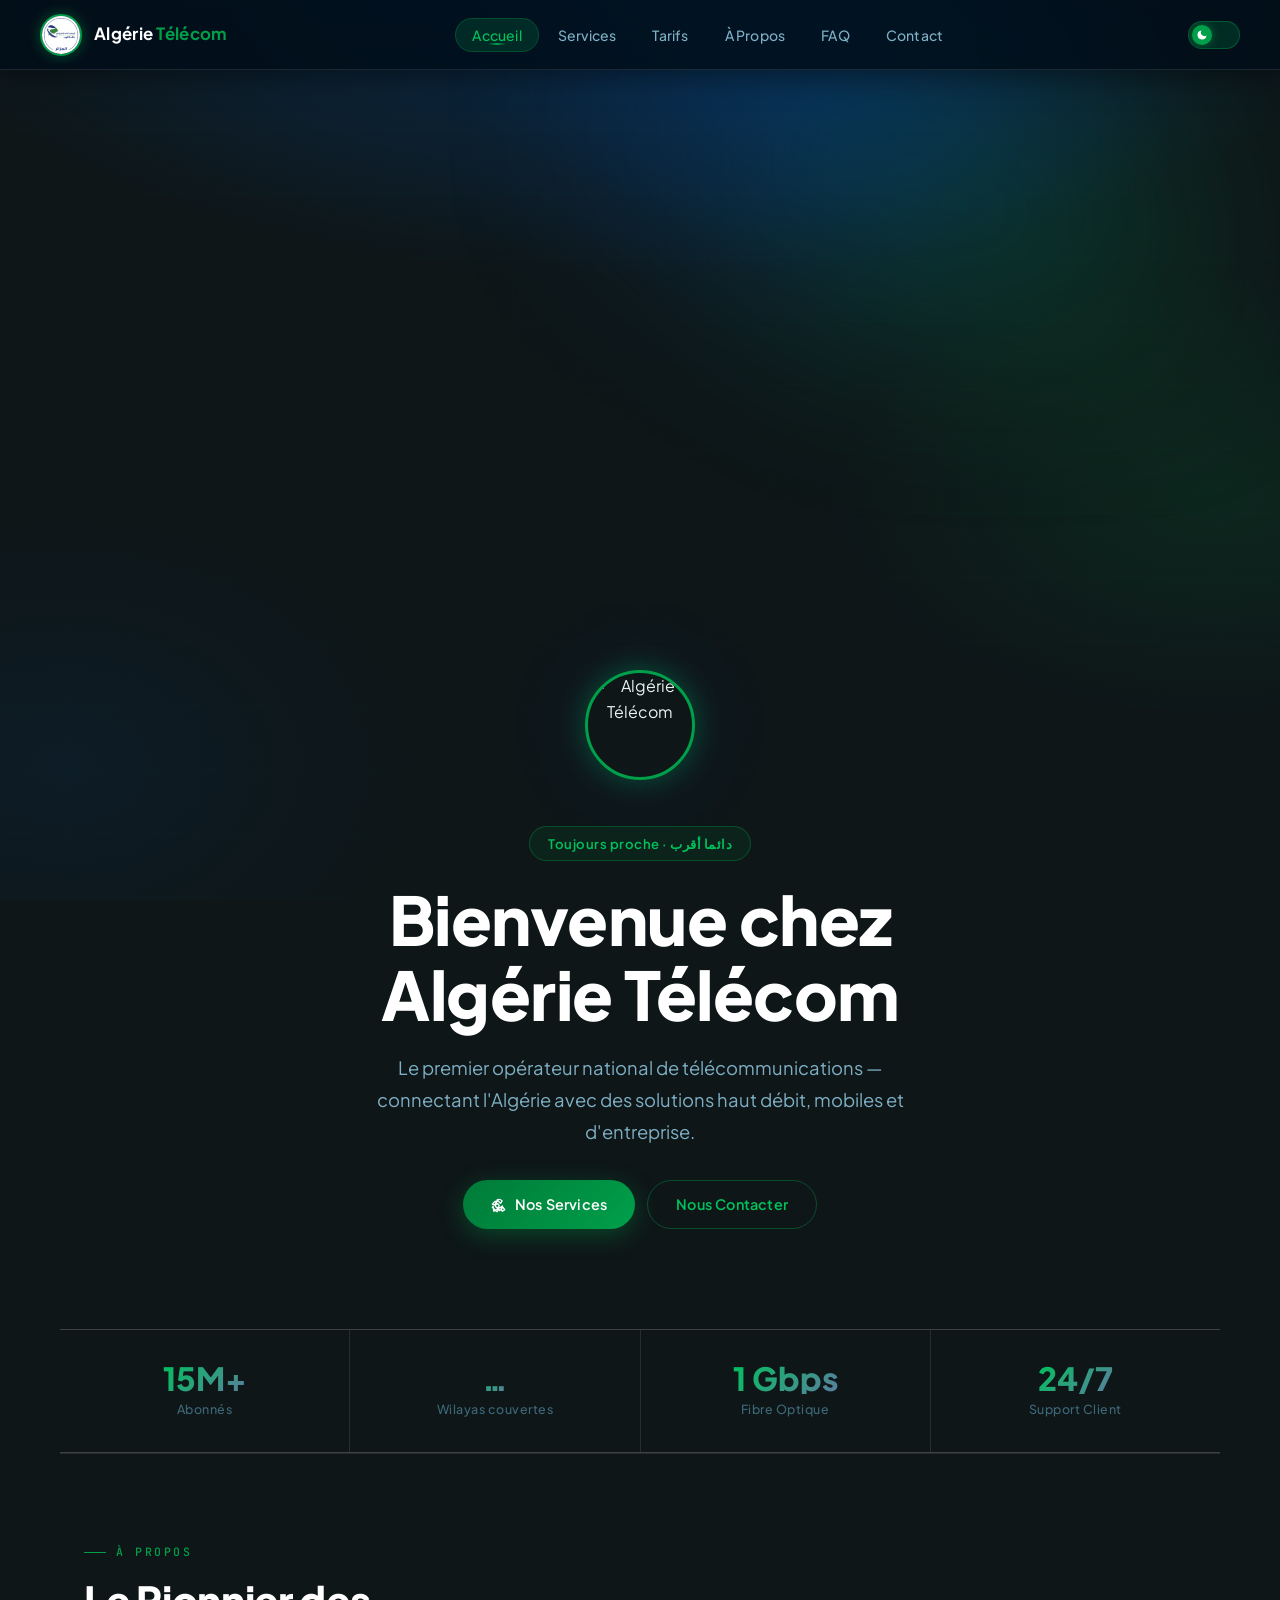
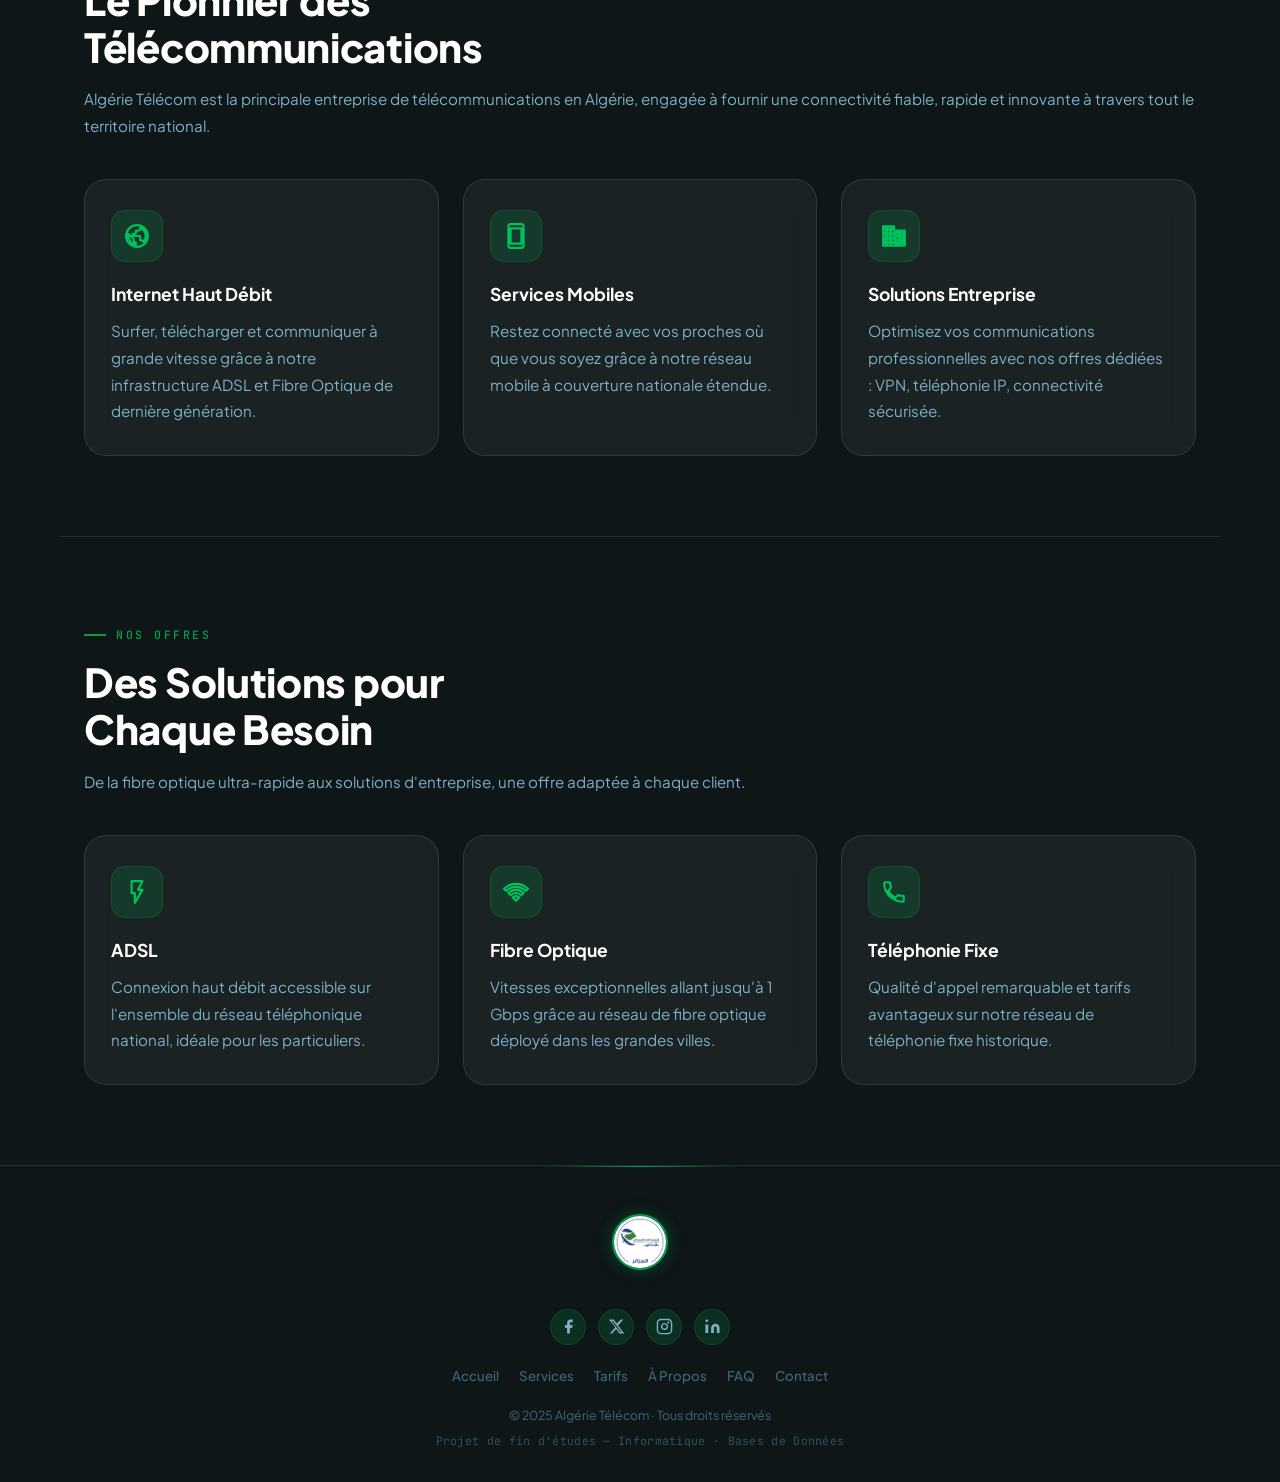
==== commit e5c37f0f: "Update theme script and social media links" ====
--- a/index.html
+++ b/index.html
@@ -8,7 +8,7 @@
     content="Algérie Télécom — Le premier opérateur national de télécommunications connectant l'Algérie avec des solutions haut débit, mobiles et d'entreprise.">
   <title>Algérie Télécom — Accueil</title>
   <link rel="stylesheet" href="style.css">
-  <script>if(localStorage.getItem('at-theme')==='light'){document.addEventListener('DOMContentLoaded',function(){document.body.classList.add('light-mode');});}</script>
+  <script>if(localStorage.getItem('at-theme')==='dark'){document.addEventListener('DOMContentLoaded',function(){document.body.classList.add('dark-mode');});}</script>
 </head>
 
 <body>
@@ -74,7 +74,7 @@
         <span class="stat-label">Abonnés</span>
       </div>
       <div class="stat-box">
-        <span class="stat-number" id="stat-wilayas">58</span>
+        <span class="stat-number" id="stat-wilayas">…</span>
         <span class="stat-label">Wilayas couvertes</span>
       </div>
       <div class="stat-box">
@@ -186,20 +186,20 @@
     <footer class="footer">
       <img src="AlgerieTelecom.png" alt="Logo" class="footer-logo-img">
       <div class="footer-social">
-        <a href="#" title="Facebook" aria-label="Facebook"><svg viewBox="0 0 24 24" fill="currentColor" stroke="none">
+        <a href="https://www.facebook.com/AlgerieTelecom/?locale=fr_FR" title="Facebook" aria-label="Facebook"><svg viewBox="0 0 24 24" fill="currentColor" stroke="none">
             <path d="M18 2h-3a5 5 0 0 0-5 5v3H7v4h3v8h4v-8h3l1-4h-4V7a1 1 0 0 1 1-1h3z" />
           </svg></a>
-        <a href="#" title="Twitter" aria-label="Twitter"><svg viewBox="0 0 24 24" fill="currentColor" stroke="none">
+        <a href="https://x.com/Algerie_Telecom" title="Twitter" aria-label="Twitter"><svg viewBox="0 0 24 24" fill="currentColor" stroke="none">
             <path
               d="M18.244 2.25h3.308l-7.227 8.26 8.502 11.24H16.17l-4.714-6.231-5.401 6.231H2.746l7.73-8.835L1.254 2.25H8.08l4.259 5.63L18.245 2.25zm-1.161 17.52h1.833L7.084 4.126H5.117z" />
           </svg></a>
-        <a href="#" title="Instagram" aria-label="Instagram"><svg viewBox="0 0 24 24" fill="none" stroke="currentColor"
+        <a href="https://www.instagram.com/algerietelecom" title="Instagram" aria-label="Instagram"><svg viewBox="0 0 24 24" fill="none" stroke="currentColor"
             stroke-width="2" stroke-linecap="round" stroke-linejoin="round">
             <rect x="2" y="2" width="20" height="20" rx="5" />
             <path d="M16 11.37A4 4 0 1 1 12.63 8 4 4 0 0 1 16 11.37z" />
             <line x1="17.5" y1="6.5" x2="17.51" y2="6.5" stroke-width="3" />
           </svg></a>
-        <a href="#" title="LinkedIn" aria-label="LinkedIn"><svg viewBox="0 0 24 24" fill="currentColor" stroke="none">
+        <a href="https://www.linkedin.com/company/algerie-telecom-/?originalSubdomain=dz" title="LinkedIn" aria-label="LinkedIn"><svg viewBox="0 0 24 24" fill="currentColor" stroke="none">
             <path d="M16 8a6 6 0 0 1 6 6v7h-4v-7a2 2 0 0 0-2-2 2 2 0 0 0-2 2v7h-4v-7a6 6 0 0 1 6-6zM2 9h4v12H2z" />
             <circle cx="4" cy="4" r="2" />
           </svg></a>
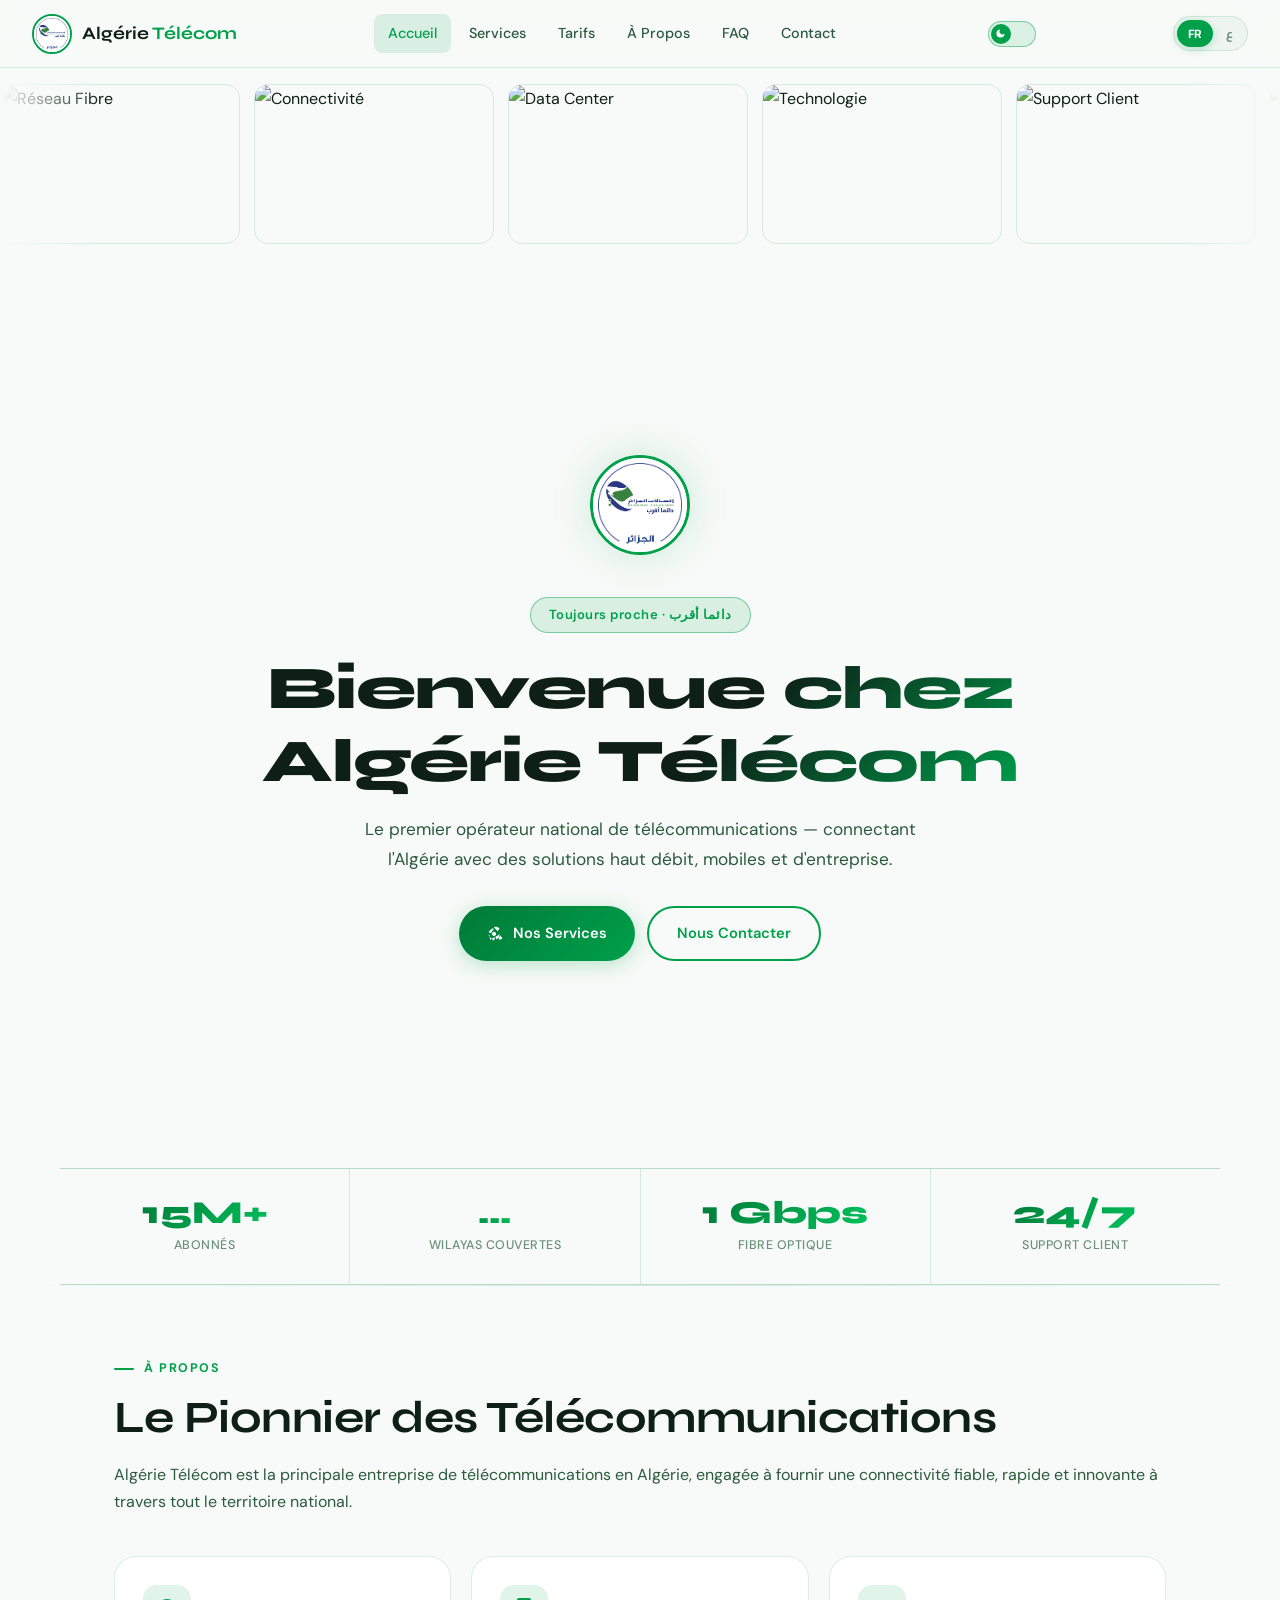
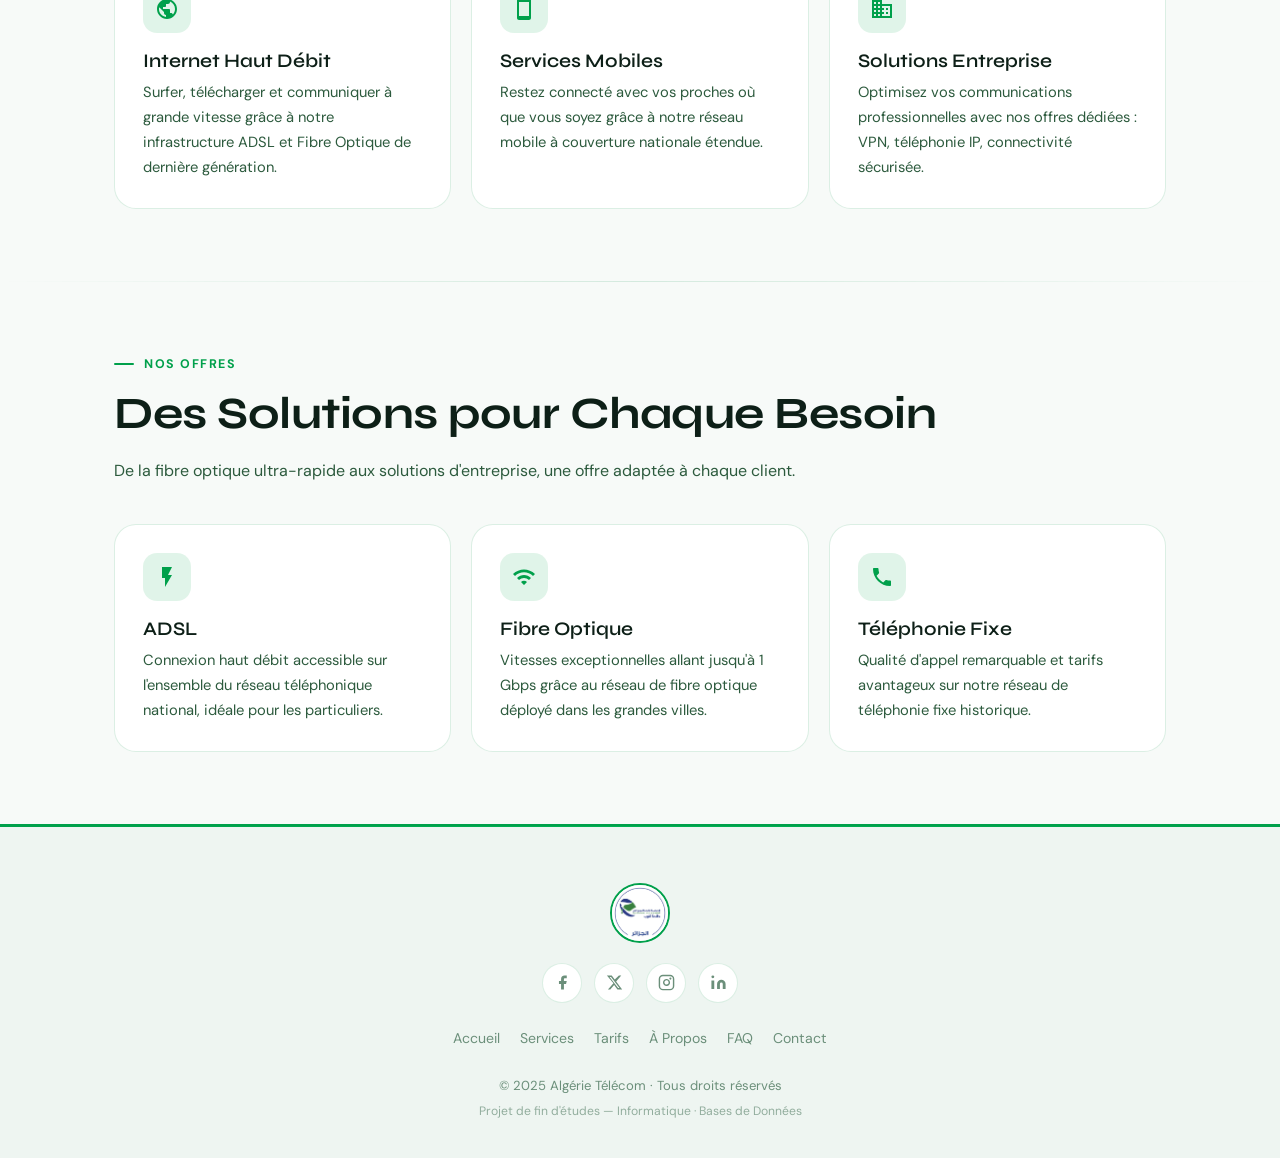
==== commit 34f865b3: "Add files via upload" ====
--- a/index.html
+++ b/index.html
@@ -8,10 +8,10 @@
     content="Algérie Télécom — Le premier opérateur national de télécommunications connectant l'Algérie avec des solutions haut débit, mobiles et d'entreprise.">
   <title>Algérie Télécom — Accueil</title>
   <link rel="stylesheet" href="style.css">
-  <script>if(localStorage.getItem('at-theme')==='dark'){document.addEventListener('DOMContentLoaded',function(){document.body.classList.add('dark-mode');});}</script>
 </head>
 
 <body>
+<script>if(localStorage.getItem('at-theme')==='dark')document.body.classList.add('dark-mode');</script>
 
   <!-- ── Navigation ── -->
   <nav class="navbar">
@@ -37,6 +37,10 @@
           </div>
         </div>
       </button>
+    <div class="lang-toggle-group" role="group" aria-label="Langue / لغة">
+      <button class="lang-option active" data-lang="fr">FR</button>
+      <button class="lang-option" data-lang="ar">ع</button>
+    </div>
     <button class="hamburger" aria-label="Menu">
       <span></span><span></span><span></span>
     </button>
@@ -44,25 +48,32 @@
 
   <div class="page-wrapper">
 
+    <!-- ── Image Slider ── -->
+    <div class="slider-section">
+      <div class="slider-track-wrapper" id="slider-track">
+        <!-- Images chargées dynamiquement depuis la BDD -->
+        <!-- Fallback statique en attendant -->
+        <div class="slider-img-card no-img">Chargement…</div>
+      </div>
+    </div>
+
     <!-- ── Hero ── -->
     <section class="hero">
       <div class="hero-glow"></div>
       <div style="width:100%;max-width:760px;margin:0 auto;text-align:center;">
-        <img src="Algerie_Telecom.svg.png" alt="Algérie Télécom" class="hero-logo">
-        <div class="hero-badge" style="margin-top:22px;">Toujours proche · دائما أقرب</div>
-        <h1>Bienvenue chez<br>Algérie Télécom</h1>
-        <p>Le premier opérateur national de télécommunications — connectant l'Algérie avec des solutions haut débit,
+        <img src="AlgerieTelecom.png" alt="Algérie Télécom" class="hero-logo">
+        <div class="hero-badge" style="margin-top:22px;" data-i18n="hero.badge">Toujours proche · دائما أقرب</div>
+        <h1><span data-i18n="hero.title.line1">Bienvenue chez</span><br><span data-i18n="hero.title.line2">Algérie Télécom</span></h1>
+        <p data-i18n="hero.desc">Le premier opérateur national de télécommunications — connectant l'Algérie avec des solutions haut débit,
           mobiles et d'entreprise.</p>
         <div style="display:flex;gap:12px;justify-content:center;flex-wrap:wrap;margin-top:8px;">
           <a href="services.html" class="btn btn-primary">
-            <!-- rocket -->
             <svg viewBox="0 0 24 24">
-              <path
-                d="M9.19 6.35c-2.04 2.29-3.44 5.58-3.57 5.89L2 10.69l4.05-4.05c.47-.47 1.15-.65 1.81-.51l1.33.22zM11.17 17c.31-.13 3.58-1.53 5.87-3.57l.22 1.32c.14.66-.04 1.34-.51 1.81L12.7 20.5l-1.53-3.5zm5.56-11.19c-2.08-2.08-5.15-2.66-7.53-1.44L14.33 9.5l2.4-3.69zm-9.28 9.28c-1.08-1.08-1.08-2.83 0-3.91s2.83-1.08 3.91 0 1.08 2.83 0 3.91-2.83 1.08-3.91 0zM16.7 13.87c-1.22 2.38-1.8 5.45.28 7.53l3.69-2.4-4.13-5.13zm-13.57.28L2 15.28 8.72 22l1.13-1.13c.47-.47.65-1.15.51-1.81l-.22-1.33c-.31.13-3.58 1.53-5.87 3.57z" />
+              <path d="M9.19 6.35c-2.04 2.29-3.44 5.58-3.57 5.89L2 10.69l4.05-4.05c.47-.47 1.15-.65 1.81-.51l1.33.22zM11.17 17c.31-.13 3.58-1.53 5.87-3.57l.22 1.32c.14.66-.04 1.34-.51 1.81L12.7 20.5l-1.53-3.5zm5.56-11.19c-2.08-2.08-5.15-2.66-7.53-1.44L14.33 9.5l2.4-3.69zm-9.28 9.28c-1.08-1.08-1.08-2.83 0-3.91s2.83-1.08 3.91 0 1.08 2.83 0 3.91-2.83 1.08-3.91 0zM16.7 13.87c-1.22 2.38-1.8 5.45.28 7.53l3.69-2.4-4.13-5.13zm-13.57.28L2 15.28 8.72 22l1.13-1.13c.47-.47.65-1.15.51-1.81l-.22-1.33c-.31.13-3.58 1.53-5.87 3.57z" />
             </svg>
-            Nos Services
+            <span data-i18n="hero.btn.services">Nos Services</span>
           </a>
-          <a href="contact.html" class="btn btn-outline">Nous Contacter</a>
+          <a href="contact.html" class="btn btn-outline" data-i18n="hero.btn.contact">Nous Contacter</a>
         </div>
       </div>
     </section>
@@ -71,19 +82,19 @@
     <div class="stats-row">
       <div class="stat-box">
         <span class="stat-number">15M+</span>
-        <span class="stat-label">Abonnés</span>
+        <span class="stat-label" data-i18n="stat.abonnes">Abonnés</span>
       </div>
       <div class="stat-box">
         <span class="stat-number" id="stat-wilayas">…</span>
-        <span class="stat-label">Wilayas couvertes</span>
+        <span class="stat-label" data-i18n="stat.wilayas">Wilayas couvertes</span>
       </div>
       <div class="stat-box">
         <span class="stat-number">1 Gbps</span>
-        <span class="stat-label">Fibre Optique</span>
+        <span class="stat-label" data-i18n="stat.fibre">Fibre Optique</span>
       </div>
       <div class="stat-box">
         <span class="stat-number">24/7</span>
-        <span class="stat-label">Support Client</span>
+        <span class="stat-label" data-i18n="stat.support">Support Client</span>
       </div>
     </div>
 
@@ -91,47 +102,32 @@
 
     <!-- ── Présentation ── -->
     <section class="section">
-      <div class="section-label">À Propos</div>
-      <h2>Le Pionnier des<br>Télécommunications</h2>
-      <p>Algérie Télécom est la principale entreprise de télécommunications en Algérie, engagée à fournir une
+      <div class="section-label" data-i18n="section.about.label">À Propos</div>
+      <h2 data-i18n-html="section.about.title">Le Pionnier des<br>Télécommunications</h2>
+      <p data-i18n="section.about.desc">Algérie Télécom est la principale entreprise de télécommunications en Algérie, engagée à fournir une
         connectivité fiable, rapide et innovante à travers tout le territoire national.</p>
 
       <div class="cards-grid">
         <div class="card">
           <div class="card-icon">
-            <!-- globe / internet -->
-            <svg viewBox="0 0 24 24">
-              <path
-                d="M12 2C6.48 2 2 6.48 2 12s4.48 10 10 10 10-4.48 10-10S17.52 2 12 2zm-1 17.93c-3.95-.49-7-3.85-7-7.93 0-.62.08-1.21.21-1.79L9 15v1c0 1.1.9 2 2 2v1.93zm6.9-2.54c-.26-.81-1-1.39-1.9-1.39h-1v-3c0-.55-.45-1-1-1H8v-2h2c.55 0 1-.45 1-1V7h2c1.1 0 2-.9 2-2v-.41c2.93 1.19 5 4.06 5 7.41 0 2.08-.8 3.97-2.1 5.39z" />
-            </svg>
-          </div>
-          <h3>Internet Haut Débit</h3>
-          <p>Surfer, télécharger et communiquer à grande vitesse grâce à notre infrastructure ADSL et Fibre Optique de
-            dernière génération.</p>
-        </div>
-        <div class="card">
-          <div class="card-icon">
-            <!-- smartphone -->
-            <svg viewBox="0 0 24 24">
-              <path
-                d="M17 1.01L7 1c-1.1 0-2 .9-2 2v18c0 1.1.9 2 2 2h10c1.1 0 2-.9 2-2V3c0-1.1-.9-1.99-2-1.99zM17 19H7V5h10v14z" />
-            </svg>
-          </div>
-          <h3>Services Mobiles</h3>
-          <p>Restez connecté avec vos proches où que vous soyez grâce à notre réseau mobile à couverture nationale
-            étendue.</p>
-        </div>
-        <div class="card">
-          <div class="card-icon">
-            <!-- business building -->
-            <svg viewBox="0 0 24 24">
-              <path
-                d="M12 7V3H2v18h20V7H12zM6 19H4v-2h2v2zm0-4H4v-2h2v2zm0-4H4V9h2v2zm0-4H4V5h2v2zm4 12H8v-2h2v2zm0-4H8v-2h2v2zm0-4H8V9h2v2zm0-4H8V5h2v2zm10 12h-8v-2h2v-2h-2v-2h2v-2h-2V9h8v10zm-2-8h-2v2h2v-2zm0 4h-2v2h2v-2z" />
-            </svg>
-          </div>
-          <h3>Solutions Entreprise</h3>
-          <p>Optimisez vos communications professionnelles avec nos offres dédiées : VPN, téléphonie IP, connectivité
-            sécurisée.</p>
+            <svg viewBox="0 0 24 24"><path d="M12 2C6.48 2 2 6.48 2 12s4.48 10 10 10 10-4.48 10-10S17.52 2 12 2zm-1 17.93c-3.95-.49-7-3.85-7-7.93 0-.62.08-1.21.21-1.79L9 15v1c0 1.1.9 2 2 2v1.93zm6.9-2.54c-.26-.81-1-1.39-1.9-1.39h-1v-3c0-.55-.45-1-1-1H8v-2h2c.55 0 1-.45 1-1V7h2c1.1 0 2-.9 2-2v-.41c2.93 1.19 5 4.06 5 7.41 0 2.08-.8 3.97-2.1 5.39z"/></svg>
+          </div>
+          <h3 data-i18n="card.internet.title">Internet Haut Débit</h3>
+          <p data-i18n="card.internet.desc">Surfer, télécharger et communiquer à grande vitesse grâce à notre infrastructure ADSL et Fibre Optique de dernière génération.</p>
+        </div>
+        <div class="card">
+          <div class="card-icon">
+            <svg viewBox="0 0 24 24"><path d="M17 1.01L7 1c-1.1 0-2 .9-2 2v18c0 1.1.9 2 2 2h10c1.1 0 2-.9 2-2V3c0-1.1-.9-1.99-2-1.99zM17 19H7V5h10v14z"/></svg>
+          </div>
+          <h3 data-i18n="card.mobile.title">Services Mobiles</h3>
+          <p data-i18n="card.mobile.desc">Restez connecté avec vos proches où que vous soyez grâce à notre réseau mobile à couverture nationale étendue.</p>
+        </div>
+        <div class="card">
+          <div class="card-icon">
+            <svg viewBox="0 0 24 24"><path d="M12 7V3H2v18h20V7H12zM6 19H4v-2h2v2zm0-4H4v-2h2v2zm0-4H4V9h2v2zm0-4H4V5h2v2zm4 12H8v-2h2v2zm0-4H8v-2h2v2zm0-4H8V9h2v2zm0-4H8V5h2v2zm10 12h-8v-2h2v-2h-2v-2h2v-2h-2V9h8v10zm-2-8h-2v2h2v-2zm0 4h-2v2h2v-2z"/></svg>
+          </div>
+          <h3 data-i18n="card.biz.title">Solutions Entreprise</h3>
+          <p data-i18n="card.biz.desc">Optimisez vos communications professionnelles avec nos offres dédiées : VPN, téléphonie IP, connectivité sécurisée.</p>
         </div>
       </div>
     </section>
@@ -140,44 +136,31 @@
 
     <!-- ── Nos Offres ── -->
     <section class="section">
-      <div class="section-label">Nos Offres</div>
-      <h2>Des Solutions pour<br>Chaque Besoin</h2>
-      <p>De la fibre optique ultra-rapide aux solutions d'entreprise, une offre adaptée à chaque client.</p>
+      <div class="section-label" data-i18n="section.offers.label">Nos Offres</div>
+      <h2 data-i18n-html="section.offers.title">Des Solutions pour<br>Chaque Besoin</h2>
+      <p data-i18n="section.offers.desc">De la fibre optique ultra-rapide aux solutions d'entreprise, une offre adaptée à chaque client.</p>
 
       <div class="cards-grid">
         <div class="card">
           <div class="card-icon">
-            <!-- bolt / lightning -->
-            <svg viewBox="0 0 24 24">
-              <path d="M7 2v11h3v9l7-12h-4l4-8z" />
-            </svg>
-          </div>
-          <h3>ADSL</h3>
-          <p>Connexion haut débit accessible sur l'ensemble du réseau téléphonique national, idéale pour les
-            particuliers.</p>
-        </div>
-        <div class="card">
-          <div class="card-icon">
-            <!-- wifi / signal waves (fibre) -->
-            <svg viewBox="0 0 24 24">
-              <path
-                d="M1 9l2 2c4.97-4.97 13.03-4.97 18 0l2-2C16.93 2.93 7.08 2.93 1 9zm8 8l3 3 3-3c-1.65-1.66-4.34-1.66-6 0zm-4-4l2 2c2.76-2.76 7.24-2.76 10 0l2-2C15.14 9.14 8.87 9.14 5 13z" />
-            </svg>
-          </div>
-          <h3>Fibre Optique</h3>
-          <p>Vitesses exceptionnelles allant jusqu'à 1 Gbps grâce au réseau de fibre optique déployé dans les grandes
-            villes.</p>
-        </div>
-        <div class="card">
-          <div class="card-icon">
-            <!-- phone call -->
-            <svg viewBox="0 0 24 24">
-              <path
-                d="M6.62 10.79c1.44 2.83 3.76 5.14 6.59 6.59l2.2-2.2c.27-.27.67-.36 1.02-.24 1.12.37 2.33.57 3.57.57.55 0 1 .45 1 1V20c0 .55-.45 1-1 1-9.39 0-17-7.61-17-17 0-.55.45-1 1-1h3.5c.55 0 1 .45 1 1 0 1.25.2 2.45.57 3.57.11.35.03.74-.25 1.02l-2.2 2.2z" />
-            </svg>
-          </div>
-          <h3>Téléphonie Fixe</h3>
-          <p>Qualité d'appel remarquable et tarifs avantageux sur notre réseau de téléphonie fixe historique.</p>
+            <svg viewBox="0 0 24 24"><path d="M7 2v11h3v9l7-12h-4l4-8z"/></svg>
+          </div>
+          <h3 data-i18n="card.adsl.title">ADSL</h3>
+          <p data-i18n="card.adsl.desc">Connexion haut débit accessible sur l'ensemble du réseau téléphonique national, idéale pour les particuliers.</p>
+        </div>
+        <div class="card">
+          <div class="card-icon">
+            <svg viewBox="0 0 24 24"><path d="M1 9l2 2c4.97-4.97 13.03-4.97 18 0l2-2C16.93 2.93 7.08 2.93 1 9zm8 8l3 3 3-3c-1.65-1.66-4.34-1.66-6 0zm-4-4l2 2c2.76-2.76 7.24-2.76 10 0l2-2C15.14 9.14 8.87 9.14 5 13z"/></svg>
+          </div>
+          <h3 data-i18n="card.fibre.title">Fibre Optique</h3>
+          <p data-i18n="card.fibre.desc">Vitesses exceptionnelles allant jusqu'à 1 Gbps grâce au réseau de fibre optique déployé dans les grandes villes.</p>
+        </div>
+        <div class="card">
+          <div class="card-icon">
+            <svg viewBox="0 0 24 24"><path d="M6.62 10.79c1.44 2.83 3.76 5.14 6.59 6.59l2.2-2.2c.27-.27.67-.36 1.02-.24 1.12.37 2.33.57 3.57.57.55 0 1 .45 1 1V20c0 .55-.45 1-1 1-9.39 0-17-7.61-17-17 0-.55.45-1 1-1h3.5c.55 0 1 .45 1 1 0 1.25.2 2.45.57 3.57.11.35.03.74-.25 1.02l-2.2 2.2z"/></svg>
+          </div>
+          <h3 data-i18n="card.tel.title">Téléphonie Fixe</h3>
+          <p data-i18n="card.tel.desc">Qualité d'appel remarquable et tarifs avantageux sur notre réseau de téléphonie fixe historique.</p>
         </div>
       </div>
     </section>
@@ -223,7 +206,8 @@
       <path d="M7.41 15.41L12 10.83l4.59 4.58L18 14l-6-6-6 6z" />
     </svg>
   </button>
+  <script src="i18n.js"></script>
   <script src="main.js"></script>
 </body>
 
-</html>
+</html>
--- a/style.css
+++ b/style.css
@@ -1,161 +1,194 @@
 /* ============================================================
-   Algérie Télécom — Projet de Fin d'Études
-   Informatique · Bases de Données
-   Charte graphique : Vert AT + Bleu institutionnel
+   Algérie Télécom — Style v2
+   Design : Raffiné · Moderne · Bilingue
+   Thème  : Clair / Sombre avec transition douce
+   Police : Syne (titres) + DM Sans (corps)
    ============================================================ */
 
-@import url('https://fonts.googleapis.com/css2?family=Plus+Jakarta+Sans:wght@300;400;500;600;700;800&family=JetBrains+Mono:wght@400;500&display=swap');
-
-/* ─── Variables de marque ────────────────────────────────── */
+@import url('https://fonts.googleapis.com/css2?family=Cairo:wght@300;400;500;600;700;800&family=Syne:wght@400;600;700;800&family=DM+Sans:ital,wght@0,300;0,400;0,500;0,600;1,400&display=swap');
+
+/* ─── Variables — Mode Clair (défaut) ───────────────────────── */
 :root {
-  /* Couleurs officielles Algérie Télécom */
-  --at-green: #00a04b;
-  --at-green-light: #00c25c;
-  --at-green-dark: #007a38;
-  --at-green-dim: rgba(0, 160, 75, 0.18);
-
-  --at-blue: #1f66bd;
-  --at-blue-light: #5a7d9f;
-  --at-blue-dark: #04172d;
-  --at-blue-dim: rgba(0, 87, 183, 0.18);
-
-  /* Fond & surface — valeurs sombres */
-  --bg-900: #0e1618;
-  --bg-800: #1d344a;
-  --bg-700: #2b1e67;
-  --bg-600: #0a3060;
-
-  --glass: rgba(255, 255, 255, 0.055);
-  --glass-hover: rgba(255, 255, 255, 0.09);
-  --glass-border: rgba(255, 255, 255, 0.10);
-  --glass-border-active: rgba(0, 160, 75, 0.40);
-
-  /* Typographie */
-  --white: #ffffff;
-  --text-primary: #e6f4ef;
-  --text-secondary: #7eafc4;
-  --text-muted: #3d6878;
-
-  /* Effets */
-  --radius-sm: 8px;
-  --radius-md: 14px;
-  --radius-lg: 22px;
-  --radius-xl: 40px;
-  --shadow-card: 0 8px 40px rgba(0, 0, 0, 0.45);
-  --shadow-green: 0 0 40px rgba(0, 160, 75, 0.20);
-  --shadow-blue: 0 0 30px rgba(0, 87, 183, 0.20);
-  --transition: 0.30s cubic-bezier(0.4, 0, 0.2, 1);
-  --nav-h: 70px;
-}
-
-/* ─── Reset & Base ───────────────────────────────────────── */
-*,
-*::before,
-*::after {
+  /* Couleurs Algérie Télécom */
+  --at-green:        #00a04b;
+  --at-green-light:  #00c25c;
+  --at-green-dark:   #007a38;
+  --at-green-dim:    rgba(0,160,75,0.12);
+  --at-green-glow:   rgba(0,160,75,0.25);
+
+  /* Fond */
+  --bg-base:    #f7faf8;
+  --bg-card:    #ffffff;
+  --bg-subtle:  #eef5f1;
+  --bg-hover:   #e4ede8;
+
+  /* Textes */
+  --text-primary:   #0d1f17;
+  --text-secondary: #2c5a3d;
+  --text-muted:     #6b8f7a;
+  --white:          #0d1f17;
+
+  /* Bordures & Surfaces */
+  --border:         rgba(0,140,65,0.14);
+  --border-active:  rgba(0,160,75,0.45);
+  --surface:        rgba(255,255,255,0.80);
+  --surface-hover:  rgba(255,255,255,0.95);
+
+  /* Navbar */
+  --nav-bg:     rgba(247,250,248,0.88);
+  --nav-h:      68px;
+
+  /* Ombres */
+  --shadow-sm:   0 2px 12px rgba(0,0,0,0.06);
+  --shadow-md:   0 6px 28px rgba(0,0,0,0.09);
+  --shadow-lg:   0 16px 56px rgba(0,0,0,0.12);
+  --shadow-green: 0 0 40px rgba(0,160,75,0.18);
+
+  /* Rayons */
+  --r-sm:  8px;
+  --r-md:  14px;
+  --r-lg:  22px;
+  --r-xl:  40px;
+
+  /* Transition */
+  --t: 0.28s cubic-bezier(0.4,0,0.2,1);
+
+  /* Glass */
+  --glass-border: var(--border);
+  --glass-bg: var(--surface);
+  --at-blue: #0057b7;
+  --radius-sm: var(--r-sm);
+  --radius-md: var(--r-md);
+  --radius-lg: var(--r-lg);
+  --radius-xl: var(--r-xl);
+  --transition: var(--t);
+  --bg2: var(--bg-subtle);
+  --s: var(--border);
+}
+
+/* ─── Variables — Mode Sombre ────────────────────────────────── */
+body.dark-mode {
+  --bg-base:    #0c1610;
+  --bg-card:    #131f18;
+  --bg-subtle:  #182419;
+  --bg-hover:   #1e2e20;
+
+  --text-primary:   #e8f2ec;
+  --text-secondary: #8fc9a6;
+  --text-muted:     #5a8a6e;
+  --white:          #e8f2ec;
+
+  --border:         rgba(0,180,85,0.12);
+  --border-active:  rgba(0,200,90,0.40);
+  --surface:        rgba(19,31,24,0.85);
+  --surface-hover:  rgba(30,46,32,0.95);
+
+  --nav-bg:         rgba(12,22,16,0.92);
+  --shadow-sm:      0 2px 12px rgba(0,0,0,0.30);
+  --shadow-md:      0 6px 28px rgba(0,0,0,0.40);
+  --shadow-lg:      0 16px 56px rgba(0,0,0,0.50);
+  --shadow-green:   0 0 40px rgba(0,160,75,0.22);
+
+  --glass-border: var(--border);
+  --glass-bg: var(--surface);
+  --bg2: var(--bg-subtle);
+  --s: var(--border);
+}
+
+/* ─── Base ───────────────────────────────────────────────────── */
+*, *::before, *::after { box-sizing: border-box; }
+
+html {
+  scroll-behavior: smooth;
+  -webkit-font-smoothing: antialiased;
+}
+
+body {
   margin: 0;
   padding: 0;
-  box-sizing: border-box;
-}
-
-html {
-  scroll-behavior: smooth;
-  -webkit-text-size-adjust: 100%;
-  direction: ltr;
-}
-
-body {
-  font-family: 'Plus Jakarta Sans', sans-serif;
-  background-color: var(--bg-900);
+  font-family: 'DM Sans', sans-serif;
+  font-size: 16px;
+  line-height: 1.7;
+  background-color: var(--bg-base);
   color: var(--text-primary);
-  min-height: 100vh;
+  transition: background-color var(--t), color var(--t);
   overflow-x: hidden;
-  line-height: 1.6;
-  direction: ltr;
-
-  background-image:
-    radial-gradient(ellipse 90% 55% at 50% -5%, rgba(0, 87, 183, 0.38) 0%, transparent 65%),
-    radial-gradient(ellipse 55% 45% at 95% 55%, rgba(0, 160, 75, 0.12) 0%, transparent 55%),
-    radial-gradient(ellipse 50% 50% at 5% 85%, rgba(0, 87, 183, 0.09) 0%, transparent 55%);
-  background-attachment: fixed;
-}
-
-body::before {
-  content: '';
-  position: fixed;
-  inset: 0;
-  background-image:
-    linear-gradient(rgba(0, 160, 75, 0.025) 1px, transparent 1px),
-    linear-gradient(90deg, rgba(0, 87, 183, 0.025) 1px, transparent 1px);
-  background-size: 64px 64px;
-  pointer-events: none;
-  z-index: 0;
-}
-
-/* ─── Page wrapper ───────────────────────────────────────── */
+}
+
+h1, h2, h3, h4 {
+  font-family: 'Syne', sans-serif;
+  line-height: 1.2;
+  color: var(--text-primary);
+  margin: 0 0 1rem;
+}
+
+h1 { font-size: clamp(2.4rem, 5vw, 3.8rem); font-weight: 800; letter-spacing: -1px; }
+h2 { font-size: clamp(1.8rem, 3.5vw, 2.8rem); font-weight: 700; letter-spacing: -0.5px; }
+h3 { font-size: 1.2rem; font-weight: 600; }
+
+p { margin: 0 0 1rem; color: var(--text-secondary); }
+a { color: var(--at-green); text-decoration: none; transition: color var(--t); }
+a:hover { color: var(--at-green-light); }
+img { max-width: 100%; display: block; }
+
+/* ─── Page Wrapper ───────────────────────────────────────────── */
 .page-wrapper {
-  position: relative;
-  z-index: 1;
-}
-
-@keyframes fadeUp {
-  from {
-    opacity: 0;
-    transform: translateY(22px);
-  }
-
-  to {
-    opacity: 1;
-    transform: translateY(0);
-  }
-}
-
-/* ─── Navigation ─────────────────────────────────────────── */
+  padding-top: var(--nav-h);
+  transition: background var(--t);
+}
+
+.page-wrapper.fade-in {
+  animation: pageFadeIn 0.5s ease both;
+}
+
+@keyframes pageFadeIn {
+  from { opacity: 0; transform: translateY(10px); }
+  to   { opacity: 1; transform: translateY(0); }
+}
+
+/* ─── Navigation ─────────────────────────────────────────────── */
 .navbar {
   position: fixed;
-  top: 0;
-  left: 0;
-  right: 0;
+  top: 0; left: 0; right: 0;
+  z-index: 1000;
   height: var(--nav-h);
-  z-index: 1000;
   display: flex;
   align-items: center;
   justify-content: space-between;
-  padding: 0 40px;
-  background: rgba(1, 13, 24, 0.82);
-  backdrop-filter: blur(22px);
-  -webkit-backdrop-filter: blur(22px);
-  border-bottom: 1px solid var(--glass-border);
-  box-shadow: 0 4px 32px rgba(0, 0, 0, 0.50);
-  transition: background var(--transition), box-shadow var(--transition);
+  padding: 0 32px;
+  background: var(--nav-bg);
+  backdrop-filter: blur(16px);
+  -webkit-backdrop-filter: blur(16px);
+  border-bottom: 1px solid var(--border);
+  transition: background var(--t), box-shadow var(--t);
+  gap: 16px;
 }
 
 .navbar.scrolled {
-  background: rgba(1, 13, 24, 0.96);
-  box-shadow: 0 8px 48px rgba(0, 0, 0, 0.65);
+  box-shadow: var(--shadow-md);
 }
 
 .nav-brand {
   display: flex;
   align-items: center;
-  gap: 12px;
+  gap: 10px;
   text-decoration: none;
   flex-shrink: 0;
 }
 
 .nav-logo {
-  width: 42px;
-  height: 42px;
+  width: 40px;
+  height: 40px;
+  object-fit: contain;
   border-radius: 50%;
-  object-fit: cover;
   border: 2px solid var(--at-green);
-  box-shadow: 0 0 14px rgba(0, 160, 75, 0.45);
 }
 
 .nav-title {
-  font-size: 1.05rem;
+  font-family: 'Syne', sans-serif;
+  font-size: 1.1rem;
   font-weight: 700;
-  color: var(--white);
-  letter-spacing: 0.3px;
+  color: var(--text-primary);
 }
 
 .nav-title span {
@@ -164,50 +197,84 @@
 
 .nav-links {
   display: flex;
-  align-items: center;
-  gap: 2px;
   list-style: none;
+  margin: 0;
+  padding: 0;
+  gap: 4px;
 }
 
 .nav-links a {
+  display: block;
+  padding: 7px 14px;
+  font-size: 0.9rem;
+  font-weight: 500;
+  color: var(--text-secondary);
+  border-radius: var(--r-sm);
+  transition: var(--t);
+}
+
+.nav-links a:hover,
+.nav-links a.active {
+  color: var(--at-green);
+  background: var(--at-green-dim);
+}
+
+/* ─── Theme Toggle ───────────────────────────────────────────── */
+.theme-toggle {
+  background: none;
+  border: none;
+  cursor: pointer;
+  padding: 0;
+  display: flex;
+  align-items: center;
+  flex-shrink: 0;
+}
+
+.theme-toggle-track {
+  width: 48px;
+  height: 26px;
+  border-radius: 13px;
+  background: var(--at-green-dim);
+  border: 1.5px solid var(--border-active);
   position: relative;
-  color: var(--text-secondary);
-  text-decoration: none;
-  font-size: 0.875rem;
-  font-weight: 500;
-  padding: 7px 16px;
-  border-radius: 50px;
-  border: 1px solid transparent;
-  transition: var(--transition);
-  letter-spacing: 0.2px;
-  white-space: nowrap;
-}
-
-.nav-links a:hover {
-  color: var(--at-green-light);
+  transition: var(--t);
+  display: flex;
+  align-items: center;
+}
+
+body.dark-mode .theme-toggle-track {
   background: var(--at-green-dim);
-  border-color: rgba(0, 160, 75, 0.25);
-}
-
-.nav-links a.active {
-  color: var(--at-green-light);
-  background: var(--at-green-dim);
-  border-color: rgba(0, 160, 75, 0.30);
-}
-
-.nav-links a.active::after {
-  content: '';
+}
+
+.theme-toggle-thumb {
+  width: 20px;
+  height: 20px;
+  border-radius: 50%;
+  background: var(--at-green);
   position: absolute;
-  bottom: 6px;
-  left: 50%;
-  width: 18px;
-  height: 1.5px;
-  background: linear-gradient(90deg, transparent, var(--at-green), transparent);
-  transform: translateX(-50%);
-  border-radius: 1px;
-}
-
-/* ─── Hamburger ──────────────────────────────────────────── */
+  left: 2px;
+  transition: var(--t);
+  display: flex;
+  align-items: center;
+  justify-content: center;
+}
+
+body.dark-mode .theme-toggle-thumb {
+  left: calc(100% - 22px);
+}
+
+.theme-toggle-icon {
+  width: 11px;
+  height: 11px;
+  fill: #fff;
+}
+
+.icon-moon { display: block; }
+.icon-sun  { display: none; }
+body.dark-mode .icon-moon { display: none; }
+body.dark-mode .icon-sun  { display: block; }
+
+/* ─── Hamburger ──────────────────────────────────────────────── */
 .hamburger {
   display: none;
   flex-direction: column;
@@ -215,104 +282,124 @@
   background: none;
   border: none;
   cursor: pointer;
-  padding: 8px;
+  padding: 4px;
+  flex-shrink: 0;
 }
 
 .hamburger span {
+  display: block;
   width: 22px;
   height: 2px;
   background: var(--text-primary);
   border-radius: 2px;
-  transition: var(--transition);
-}
-
-.hamburger.active span:nth-child(1) {
-  transform: rotate(45deg) translate(7px, 7px);
-}
-
-.hamburger.active span:nth-child(2) {
+  transition: var(--t);
+}
+
+.hamburger.active span:nth-child(1) { transform: translateY(7px) rotate(45deg); }
+.hamburger.active span:nth-child(2) { opacity: 0; }
+.hamburger.active span:nth-child(3) { transform: translateY(-7px) rotate(-45deg); }
+
+/* ─── IMAGE SLIDER ───────────────────────────────────────────── */
+.slider-section {
+  width: 100%;
+  overflow: hidden;
+  background: var(--bg-base);
+  padding: 16px 0 0;
+  position: relative;
+  height: 200px;
+  transition: background var(--t);
+}
+
+.slider-section::before,
+.slider-section::after {
+  content: '';
+  position: absolute;
+  top: 0; bottom: 0;
+  width: 100px;
+  z-index: 2;
+  pointer-events: none;
+}
+
+.slider-section::before {
+  left: 0;
+  background: linear-gradient(90deg, var(--bg-base), transparent);
+}
+
+.slider-section::after {
+  right: 0;
+  background: linear-gradient(270deg, var(--bg-base), transparent);
+}
+
+.slider-track-wrapper {
+  display: flex;
+  gap: 14px;
+  width: max-content;
+  animation: slide-left 30s linear infinite;
+  padding: 0 0 16px;
+}
+
+.slider-track-wrapper:hover {
+  animation-play-state: paused;
+}
+
+@keyframes slide-left {
+  0%   { transform: translateX(0); }
+  100% { transform: translateX(-50%); }
+}
+
+.slider-img-card {
+  flex-shrink: 0;
+  width: 240px;
+  height: 160px;
+  border-radius: var(--r-md);
+  overflow: hidden;
+  border: 1px solid var(--border);
+  position: relative;
+  cursor: pointer;
+  transition: transform var(--t), box-shadow var(--t);
+}
+
+.slider-img-card:hover {
+  transform: scale(1.04);
+  box-shadow: var(--shadow-green);
+}
+
+.slider-img-card img {
+  width: 100%;
+  height: 100%;
+  object-fit: cover;
+  transition: filter var(--t);
+}
+
+.slider-img-card:hover img {
+  filter: brightness(1.08);
+}
+
+.slider-img-label {
+  position: absolute;
+  bottom: 0; left: 0; right: 0;
+  padding: 8px 12px;
+  background: linear-gradient(transparent, rgba(0,0,0,0.65));
+  color: #fff;
+  font-size: 0.75rem;
+  font-weight: 500;
   opacity: 0;
-}
-
-.hamburger.active span:nth-child(3) {
-  transform: rotate(-45deg) translate(6px, -6px);
-}
-
-@media (max-width: 820px) {
-  .hamburger {
-    display: flex;
-  }
-
-  .nav-title {
-    display: none;
-  }
-
-  .navbar {
-    padding: 0 20px;
-  }
-
-  .nav-links {
-    position: fixed;
-    left: 0;
-    top: var(--nav-h);
-    width: 100%;
-    flex-direction: column;
-    gap: 0;
-    background: rgba(1, 13, 24, 0.97);
-    backdrop-filter: blur(24px);
-    max-height: 0;
-    overflow: hidden;
-    transition: max-height 0.4s ease;
-    border-bottom: 1px solid var(--glass-border);
-  }
-
-  .nav-links.open {
-    max-height: 420px;
-  }
-
-  .nav-links a {
-    padding: 15px 24px;
-    border-radius: 0;
-    border: none;
-    border-bottom: 1px solid var(--glass-border);
-    font-size: 0.95rem;
-  }
-}
-
-/* ─── Scroll-to-Top ──────────────────────────────────────── */
-.scroll-to-top {
-  position: fixed;
-  bottom: 28px;
-  right: 28px;
-  width: 46px;
-  height: 46px;
-  border-radius: 50%;
-  background: linear-gradient(135deg, var(--at-green-dark), var(--at-green));
-  border: 1px solid rgba(0, 160, 75, 0.35);
-  color: var(--white);
-  font-size: 1.1rem;
-  cursor: pointer;
+  transition: opacity var(--t);
+}
+
+.slider-img-card:hover .slider-img-label { opacity: 1; }
+
+.slider-img-card.no-img {
+  background: var(--bg-subtle);
+  border: 1px dashed var(--border);
   display: flex;
   align-items: center;
   justify-content: center;
-  opacity: 0;
-  visibility: hidden;
-  transition: var(--transition);
-  z-index: 999;
-  box-shadow: 0 4px 20px rgba(0, 160, 75, 0.35);
-}
-
-.scroll-to-top.show {
-  opacity: 1;
-  visibility: visible;
-}
-
-.scroll-to-top:hover {
-  transform: translateY(-4px);
-  box-shadow: 0 8px 32px rgba(0, 160, 75, 0.50);
-}
-
-/* ─── Hero ───────────────────────────────────────────────── */
+  color: var(--text-muted);
+  font-size: 0.8rem;
+}
+
+/* ─── Hero ───────────────────────────────────────────────────── */
 .hero {
   position: relative;
   min-height: 100vh;
@@ -321,208 +408,134 @@
   align-items: center;
   justify-content: center;
   text-align: center;
-  padding: calc(var(--nav-h) + 100px) 24px 100px;
+  padding: 60px 24px 80px;
   overflow: hidden;
-  direction: ltr;
 }
 
 .hero-glow {
   position: absolute;
-  top: 50%;
-  left: 50%;
-  transform: translate(-50%, -50%);
-  width: 700px;
-  height: 500px;
+  inset: 0;
   background:
-    radial-gradient(ellipse at 40% 40%, rgba(0, 87, 183, 0.30) 0%, transparent 60%),
-    radial-gradient(ellipse at 65% 65%, rgba(0, 160, 75, 0.20) 0%, transparent 55%);
-  filter: blur(60px);
+    radial-gradient(ellipse 60% 50% at 50% 20%, var(--at-green-glow), transparent),
+    radial-gradient(ellipse 40% 40% at 80% 80%, rgba(0,87,183,0.08), transparent);
   pointer-events: none;
   z-index: 0;
 }
 
-/* Tout enfant direct du hero est au-dessus du glow */
-.hero>* {
-  position: relative;
-  z-index: 1;
-}
-
-/* Le conteneur principal centré */
-.hero-content {
-  width: 100%;
-  max-width: 760px;
-  margin: 0 auto;
-  display: flex;
-  flex-direction: column;
-  align-items: center;
-  text-align: center;
-}
-
-.hero h1 {
-  font-size: clamp(2.4rem, 6vw, 4.2rem);
-  font-weight: 800;
-  line-height: 1.12;
-  letter-spacing: -0.5px;
-  color: var(--white);
+.hero > * { position: relative; z-index: 1; }
+
+.hero-logo {
+  width: 100px;
+  height: 100px;
+  object-fit: contain;
+  border-radius: 50%;
+  border: 3px solid var(--at-green);
   margin: 0 auto 20px;
-  max-width: 760px;
-  text-align: center;
-}
-
-.hero p {
-  color: var(--text-secondary);
-  font-size: clamp(1rem, 2vw, 1.15rem);
-  max-width: 560px;
-  margin: 0 auto 32px;
-  line-height: 1.75;
-  text-align: center;
+  box-shadow: var(--shadow-green);
 }
 
 .hero-badge {
   display: inline-block;
   padding: 6px 18px;
-  border-radius: 50px;
-  border: 1px solid rgba(0, 160, 75, 0.35);
-  background: rgba(0, 160, 75, 0.10);
-  color: var(--at-green-light);
+  border-radius: var(--r-xl);
+  background: var(--at-green-dim);
+  border: 1px solid var(--border-active);
+  color: var(--at-green);
   font-size: 0.82rem;
   font-weight: 600;
   letter-spacing: 0.5px;
   margin-bottom: 20px;
-  /* Évite que le texte arabe à l'intérieur force le RTL */
-  unicode-bidi: embed;
-  direction: ltr;
-}
-
-.hero-logo {
-  width: 110px;
-  height: 110px;
-  object-fit: contain;
-  border-radius: 50%;
-  border: 3px solid var(--at-green);
-  box-shadow: 0 0 28px rgba(0, 160, 75, 0.40), 0 0 80px rgba(0, 87, 183, 0.20);
-  display: block;
-  margin: 0 auto 24px;
-}
-
-/* ─── Services Hero (pages internes) ─────────────────────── */
-.services-hero {
-  padding: calc(var(--nav-h) + 48px) 24px 48px;
-  /* compense navbar fixe */
-  text-align: center;
+  animation: badgePulse 3s ease-in-out infinite;
+}
+
+@keyframes badgePulse {
+  0%, 100% { box-shadow: 0 0 0 0 var(--at-green-glow); }
+  50%       { box-shadow: 0 0 0 8px transparent; }
+}
+
+.hero h1 {
+  margin-bottom: 16px;
+  background: linear-gradient(135deg, var(--text-primary) 60%, var(--at-green));
+  -webkit-background-clip: text;
+  -webkit-text-fill-color: transparent;
+  background-clip: text;
+}
+
+.hero p {
+  font-size: 1.08rem;
+  max-width: 560px;
+  margin: 0 auto 32px;
+}
+
+/* ─── Buttons ────────────────────────────────────────────────── */
+.btn {
+  display: inline-flex;
+  align-items: center;
+  gap: 8px;
+  padding: 13px 28px;
+  border-radius: var(--r-xl);
+  font-family: 'DM Sans', sans-serif;
+  font-size: 0.92rem;
+  font-weight: 600;
+  cursor: pointer;
+  border: none;
+  text-decoration: none;
+  transition: var(--t);
+}
+
+.btn svg {
+  width: 18px;
+  height: 18px;
+  fill: currentColor;
+}
+
+.btn-primary {
+  background: linear-gradient(135deg, var(--at-green-dark), var(--at-green));
+  color: #fff;
+  box-shadow: 0 4px 20px var(--at-green-glow);
   position: relative;
   overflow: hidden;
 }
 
-.services-hero::before {
+.btn-primary::after {
   content: '';
   position: absolute;
-  top: 0;
-  left: 50%;
-  transform: translateX(-50%);
-  width: 800px;
-  height: 400px;
-  background: radial-gradient(ellipse at center top,
-      rgba(0, 87, 183, 0.28) 0%, transparent 65%);
-  pointer-events: none;
-}
-
-/* ─── Layout Sections ────────────────────────────────────── */
-.section {
-  padding: 80px 24px;
-  max-width: 1160px;
-  margin: 0 auto;
-}
-
-.section-label {
-  display: inline-flex;
-  align-items: center;
-  gap: 10px;
-  font-family: 'JetBrains Mono', monospace;
-  font-size: 0.72rem;
-  font-weight: 500;
+  inset: 0;
+  background: linear-gradient(135deg, rgba(255,255,255,0.12), transparent);
+  opacity: 0;
+  transition: opacity var(--t);
+}
+
+.btn-primary:hover {
+  transform: translateY(-3px);
+  box-shadow: 0 12px 36px var(--at-green-glow);
+  color: #fff;
+}
+
+.btn-primary:hover::after { opacity: 1; }
+
+.btn-outline {
+  background: transparent;
   color: var(--at-green);
-  text-transform: uppercase;
-  letter-spacing: 2.5px;
-  margin-bottom: 14px;
-}
-
-.section-label::before {
-  content: '';
-  width: 22px;
-  height: 1.5px;
-  background: var(--at-green);
-  flex-shrink: 0;
-}
-
-h2 {
-  font-size: clamp(1.7rem, 3.5vw, 2.5rem);
-  font-weight: 800;
-  color: var(--white);
-  line-height: 1.18;
-  letter-spacing: -0.3px;
-  margin-bottom: 16px;
-}
-
-h3 {
-  font-size: 1.1rem;
-  font-weight: 700;
-  color: var(--white);
-  margin-bottom: 10px;
-}
-
-p {
-  color: var(--text-secondary);
-  font-size: 0.95rem;
-  line-height: 1.75;
-}
-
-.divider {
-  border: none;
-  border-top: 1px solid var(--glass-border);
-  max-width: 1160px;
-  margin: 0 auto;
-}
-
-/* ─── Cards ──────────────────────────────────────────────── */
-.cards-grid {
-  display: grid;
-  grid-template-columns: repeat(auto-fit, minmax(280px, 1fr));
-  gap: 24px;
-  margin-top: 40px;
-}
-
-.card {
-  background: var(--glass);
-  border: 1px solid var(--glass-border);
-  border-radius: var(--radius-lg);
-  padding: 30px 26px;
-  transition: var(--transition);
-  backdrop-filter: blur(14px);
-}
-
-.card:hover {
-  border-color: var(--glass-border-active);
-  background: var(--glass-hover);
-  transform: translateY(-5px);
-  box-shadow: var(--shadow-green);
-}
-
-.card-icon {
-  font-size: 2.2rem;
-  margin-bottom: 14px;
-}
-
-/* ─── Stats ──────────────────────────────────────────────── */
+  border: 2px solid var(--at-green);
+}
+
+.btn-outline:hover {
+  background: var(--at-green-dim);
+  transform: translateY(-2px);
+  color: var(--at-green);
+}
+
+/* ─── Stats Row ──────────────────────────────────────────────── */
 .stats-row {
   display: grid;
   grid-template-columns: repeat(auto-fit, minmax(160px, 1fr));
   gap: 1px;
   max-width: 1160px;
   margin: 0 auto;
-  background: var(--glass-border);
-  border-top: 1px solid var(--glass-border);
-  border-bottom: 1px solid var(--glass-border);
+  background: var(--border);
+  border-top: 1px solid var(--border);
+  border-bottom: 1px solid var(--border);
 }
 
 .stat-box {
@@ -530,601 +543,666 @@
   flex-direction: column;
   align-items: center;
   justify-content: center;
-  gap: 6px;
-  padding: 32px 16px;
-  background: var(--bg-900);
+  padding: 28px 20px;
+  background: var(--bg-base);
   text-align: center;
-  transition: var(--transition);
+  transition: background var(--t);
 }
 
 .stat-box:hover {
-  background: rgba(0, 160, 75, 0.06);
+  background: var(--bg-subtle);
 }
 
 .stat-number {
+  font-family: 'Syne', sans-serif;
   font-size: 2rem;
   font-weight: 800;
-  background: linear-gradient(135deg, var(--at-green-light), var(--at-blue-light));
+  background: linear-gradient(135deg, var(--at-green-dark), var(--at-green-light));
   -webkit-background-clip: text;
   -webkit-text-fill-color: transparent;
   background-clip: text;
   line-height: 1;
+  margin-bottom: 6px;
 }
 
 .stat-label {
   font-size: 0.78rem;
   color: var(--text-muted);
+  font-weight: 500;
+  text-transform: uppercase;
   letter-spacing: 0.5px;
-  font-weight: 500;
-}
-
-/* ─── Boutons ─────────────────────────────────────────────── */
-.btn {
-  display: inline-flex;
-  align-items: center;
-  gap: 8px;
-  font-family: inherit;
-  font-size: 0.9rem;
-  font-weight: 600;
-  padding: 12px 28px;
-  border-radius: var(--radius-xl);
+}
+
+/* ─── Section ────────────────────────────────────────────────── */
+.section {
+  max-width: 1100px;
+  margin: 0 auto;
+  padding: 72px 24px;
+}
+
+.section-label {
+  display: flex;
+  align-items: center;
+  gap: 10px;
+  font-size: 0.78rem;
+  font-weight: 700;
+  text-transform: uppercase;
+  letter-spacing: 1.5px;
+  color: var(--at-green);
+  margin-bottom: 12px;
+}
+
+.section-label::before {
+  content: '';
+  display: inline-block;
+  width: 20px;
+  height: 2px;
+  background: var(--at-green);
+  border-radius: 2px;
+}
+
+.divider {
   border: none;
-  cursor: pointer;
-  text-decoration: none;
-  transition: var(--transition);
-  letter-spacing: 0.2px;
-}
-
-.btn-primary {
-  background: linear-gradient(135deg, var(--at-green-dark), var(--at-green));
-  color: var(--white);
-  box-shadow: 0 6px 24px rgba(0, 160, 75, 0.35);
-}
-
-.btn-primary:hover {
-  transform: translateY(-3px);
-  box-shadow: 0 12px 36px rgba(0, 160, 75, 0.50);
-  background: linear-gradient(135deg, var(--at-green), var(--at-green-light));
-}
-
-.btn-outline {
-  background: transparent;
-  color: var(--at-green-light);
-  border: 1.5px solid rgba(0, 160, 75, 0.40);
-}
-
-.btn-outline:hover {
+  border-top: 1px solid var(--border);
+  margin: 0;
+}
+
+/* ─── Cards Grid ─────────────────────────────────────────────── */
+.cards-grid {
+  display: grid;
+  grid-template-columns: repeat(auto-fit, minmax(280px, 1fr));
+  gap: 20px;
+  margin-top: 40px;
+}
+
+.card {
+  background: var(--bg-card);
+  border: 1px solid var(--border);
+  border-radius: var(--r-lg);
+  padding: 28px;
+  transition: transform var(--t), box-shadow var(--t), border-color var(--t);
+  opacity: 0;
+  transform: translateY(20px);
+}
+
+.card.in-view {
+  opacity: 1;
+  transform: translateY(0);
+  transition: opacity 0.5s ease, transform 0.5s ease, box-shadow var(--t), border-color var(--t);
+}
+
+.card:hover {
+  transform: translateY(-6px);
+  box-shadow: var(--shadow-md), 0 0 0 1px var(--border-active), var(--shadow-green);
+  border-color: var(--at-green);
+}
+
+.card h3 { margin-bottom: 8px; }
+.card p  { margin: 0; font-size: 0.92rem; }
+
+.card-icon {
+  width: 48px;
+  height: 48px;
+  border-radius: var(--r-md);
   background: var(--at-green-dim);
+  display: flex;
+  align-items: center;
+  justify-content: center;
+  margin-bottom: 16px;
+}
+
+.card-icon svg {
+  width: 24px;
+  height: 24px;
+  fill: var(--at-green);
+}
+
+/* ─── Services Hero ──────────────────────────────────────────── */
+.services-hero {
+  text-align: center;
+  padding: calc(var(--nav-h) + 72px) 24px 80px;
+  background: linear-gradient(135deg, #00471f 0%, var(--at-green-dark) 35%, var(--at-green) 70%, #00c25c 100%);
+  position: relative;
+  overflow: hidden;
+}
+
+.services-hero::before {
+  content: '';
+  position: absolute;
+  inset: 0;
+  background-image: radial-gradient(circle, rgba(255,255,255,0.06) 1px, transparent 1px);
+  background-size: 28px 28px;
+  pointer-events: none;
+}
+
+.services-hero::after {
+  content: '';
+  position: absolute;
+  bottom: -1px; left: 0; right: 0;
+  height: 60px;
+  background: var(--bg-base);
+  clip-path: ellipse(55% 100% at 50% 100%);
+}
+
+.services-hero > * { position: relative; z-index: 1; }
+
+.services-hero h2 { color: #fff; }
+.services-hero p  { color: rgba(255,255,255,0.88); }
+.services-hero .section-label { color: rgba(255,255,255,0.72); }
+.services-hero .section-label::before { background: rgba(255,255,255,0.5); }
+
+/* ─── Service Detail Cards ───────────────────────────────────── */
+.service-detail-card {
+  display: flex;
+  align-items: flex-start;
+  gap: 20px;
+  background: var(--bg-card);
+  border: 1px solid var(--border);
+  border-radius: var(--r-lg);
+  padding: 24px;
+  margin-bottom: 16px;
+  transition: transform var(--t), box-shadow var(--t), border-color var(--t);
+  opacity: 0;
+  transform: translateY(16px);
+}
+
+.service-detail-card.in-view {
+  opacity: 1;
+  transform: translateY(0);
+  transition: opacity 0.5s ease, transform 0.5s ease, box-shadow var(--t), border-color var(--t);
+}
+
+.service-detail-card:hover {
+  transform: translateY(-4px);
+  box-shadow: var(--shadow-md), var(--shadow-green);
   border-color: var(--at-green);
-  transform: translateY(-2px);
-}
-
-/* ─── Services Detail Card ───────────────────────────────── */
-.service-detail-card {
-  display: flex;
-  align-items: flex-start;
-  gap: 24px;
-  background: var(--glass);
-  border: 1px solid var(--glass-border);
-  border-radius: var(--radius-lg);
-  padding: 28px;
-  margin-bottom: 16px;
-  transition: var(--transition);
-  backdrop-filter: blur(14px);
-}
-
-.service-detail-card:hover {
-  border-color: var(--glass-border-active);
-  background: var(--glass-hover);
-  transform: translateX(6px);
-  box-shadow: var(--shadow-green);
 }
 
 .service-detail-icon {
-  font-size: 2.4rem;
+  width: 52px;
+  height: 52px;
+  border-radius: var(--r-md);
+  background: var(--at-green-dim);
+  display: flex;
+  align-items: center;
+  justify-content: center;
   flex-shrink: 0;
-  width: 60px;
-  height: 60px;
-  display: flex;
-  align-items: center;
-  justify-content: center;
-  background: var(--at-green-dim);
-  border-radius: var(--radius-md);
-  border: 1px solid rgba(0, 160, 75, 0.25);
-}
-
-.service-detail-content {
-  flex: 1;
-}
-
-.service-detail-content h3 {
-  margin-bottom: 8px;
-}
-
-.service-detail-content p {
-  margin-bottom: 12px;
-}
+}
+
+.service-detail-icon svg {
+  width: 26px;
+  height: 26px;
+  fill: var(--at-green);
+}
+
+.service-detail-content h3 { margin-bottom: 8px; }
+.service-detail-content p  { margin-bottom: 12px; font-size: 0.92rem; }
 
 .service-tag {
   display: inline-flex;
   align-items: center;
   gap: 6px;
   padding: 4px 12px;
-  border-radius: 50px;
-  background: var(--at-blue-dim);
-  border: 1px solid rgba(0, 87, 183, 0.30);
-  color: var(--at-blue-light);
-  font-size: 0.76rem;
+  border-radius: var(--r-xl);
+  background: var(--at-green-dim);
+  border: 1px solid var(--border-active);
+  color: var(--at-green);
+  font-size: 0.78rem;
   font-weight: 600;
-  letter-spacing: 0.3px;
-}
-
-/* ─── FAQ ────────────────────────────────────────────────── */
-.faq-category {
-  margin-bottom: 36px;
-}
-
-.faq-category-label {
-  display: inline-flex;
-  align-items: center;
-  gap: 10px;
-  font-family: 'JetBrains Mono', monospace;
+}
+
+.service-tag svg {
+  width: 13px;
+  height: 13px;
+  fill: var(--at-green);
+}
+
+/* ─── Pricing ────────────────────────────────────────────────── */
+.pricing-container {
+  display: flex;
+  gap: 20px;
+  justify-content: center;
+  flex-wrap: wrap;
+  margin-bottom: 20px;
+}
+
+.pricing-card {
+  flex: 1;
+  min-width: 260px;
+  max-width: 320px;
+  background: var(--bg-card);
+  border: 1px solid var(--border);
+  border-radius: var(--r-lg);
+  padding: 32px 24px;
+  position: relative;
+  transition: transform var(--t), box-shadow var(--t), border-color var(--t);
+  opacity: 0;
+  transform: translateY(20px);
+}
+
+.pricing-card.in-view {
+  opacity: 1;
+  transform: translateY(0);
+  transition: opacity 0.5s ease, transform 0.5s ease, box-shadow var(--t);
+}
+
+.pricing-card:hover {
+  transform: translateY(-5px);
+  box-shadow: var(--shadow-lg);
+}
+
+.pricing-card.popular {
+  border-color: var(--at-green);
+  box-shadow: var(--shadow-green);
+  overflow: hidden;
+}
+
+.pricing-card.popular::before {
+  content: '';
+  position: absolute;
+  top: 0; left: 0; right: 0;
+  height: 4px;
+  background: linear-gradient(90deg, var(--at-green-dark), var(--at-green-light));
+}
+
+.pricing-badge {
+  display: inline-block;
+  padding: 4px 14px;
+  border-radius: var(--r-xl);
+  background: var(--at-green);
+  color: #fff;
   font-size: 0.72rem;
-  font-weight: 500;
-  color: var(--at-green);
-  text-transform: uppercase;
-  letter-spacing: 2.5px;
-  margin-bottom: 16px;
-}
-
-.faq-category-label::before {
-  content: '';
-  width: 22px;
-  height: 1.5px;
-  background: var(--at-green);
-}
-
-.faq-item {
-  background: var(--glass);
-  border: 1px solid var(--glass-border);
-  border-radius: var(--radius-md);
-  margin-bottom: 10px;
-  overflow: hidden;
-  transition: border-color var(--transition);
-}
-
-.faq-item:hover {
-  border-color: rgba(0, 160, 75, 0.28);
-}
-
-.faq-header {
-  padding: 18px 22px;
-  cursor: pointer;
-  display: flex;
-  align-items: center;
-  justify-content: space-between;
-  gap: 16px;
-  font-weight: 600;
-  font-size: 0.94rem;
-  color: var(--text-primary);
-  user-select: none;
-  transition: background var(--transition);
-}
-
-.faq-header:hover {
-  background: rgba(0, 160, 75, 0.05);
-}
-
-.faq-toggle {
-  width: 22px;
-  height: 22px;
-  display: flex;
-  align-items: center;
-  justify-content: center;
-  font-size: 1rem;
-  flex-shrink: 0;
-  color: var(--at-green);
-  transition: transform var(--transition);
-}
-
-.faq-item.active .faq-toggle {
-  transform: rotate(180deg);
-}
-
-.faq-content {
-  max-height: 0;
-  overflow: hidden;
-  transition: max-height 0.38s ease, padding 0.28s ease;
-  background: rgba(0, 160, 75, 0.03);
-  border-top: 1px solid rgba(0, 160, 75, 0.12);
-}
-
-.faq-item.active .faq-content {
-  max-height: 420px;
-  padding: 18px 22px;
-}
-
-.faq-content p {
-  font-size: 0.92rem;
-  line-height: 1.80;
-}
-
-/* ─── Tarifs / Pricing ───────────────────────────────────── */
-.pricing-container {
-  display: grid;
-  grid-template-columns: repeat(auto-fit, minmax(290px, 1fr));
-  gap: 24px;
-  margin-bottom: 56px;
-}
-
-.pricing-card {
-  background: var(--glass);
-  border: 1.5px solid var(--glass-border);
-  border-radius: var(--radius-lg);
-  padding: 34px 26px;
-  position: relative;
-  display: flex;
-  flex-direction: column;
-  transition: var(--transition);
-  backdrop-filter: blur(14px);
-}
-
-.pricing-card:hover {
-  transform: translateY(-4px);
-  border-color: rgba(0, 160, 75, 0.30);
-  box-shadow: var(--shadow-green);
-}
-
-.pricing-card.popular {
-  border-color: rgba(0, 160, 75, 0.55);
-  box-shadow: 0 0 50px rgba(0, 160, 75, 0.18), var(--shadow-card);
-  transform: scale(1.04);
-}
-
-.pricing-card.popular:hover {
-  transform: scale(1.04) translateY(-4px);
-}
-
-@media (max-width: 820px) {
-  .pricing-card.popular {
-    transform: scale(1);
-  }
-
-  .pricing-card.popular:hover {
-    transform: translateY(-4px);
-  }
-}
-
-.pricing-badge {
-  position: absolute;
-  top: -11px;
-  right: 22px;
-  background: linear-gradient(135deg, var(--at-green-dark), var(--at-green));
-  color: var(--white);
-  padding: 4px 14px;
-  border-radius: 50px;
-  font-size: 0.68rem;
   font-weight: 700;
   text-transform: uppercase;
-  letter-spacing: 1px;
-  box-shadow: 0 4px 16px rgba(0, 160, 75, 0.40);
+  letter-spacing: 0.8px;
+  margin-bottom: 16px;
 }
 
 .pricing-name {
-  font-size: 1.15rem;
+  font-family: 'Syne', sans-serif;
+  font-size: 1.3rem;
   font-weight: 700;
-  color: var(--white);
-  margin-bottom: 6px;
+  color: var(--text-primary);
+  margin-bottom: 4px;
 }
 
 .pricing-description {
-  font-size: 0.82rem;
+  font-size: 0.85rem;
   color: var(--text-muted);
   margin-bottom: 20px;
 }
 
 .pricing-price {
-  font-size: 2.3rem;
+  font-family: 'Syne', sans-serif;
+  font-size: 2.4rem;
   font-weight: 800;
-  background: linear-gradient(135deg, var(--at-green-light), var(--at-blue-light));
-  -webkit-background-clip: text;
-  -webkit-text-fill-color: transparent;
-  background-clip: text;
-  margin-bottom: 4px;
+  color: var(--at-green);
   line-height: 1;
 }
 
 .pricing-price-period {
-  font-size: 0.78rem;
+  font-size: 0.85rem;
   color: var(--text-muted);
-  margin-bottom: 26px;
+  margin-bottom: 24px;
 }
 
 .pricing-features {
-  flex: 1;
-  margin-bottom: 22px;
+  display: flex;
+  flex-direction: column;
+  gap: 10px;
+  margin-bottom: 28px;
 }
 
 .pricing-feature {
   display: flex;
   align-items: center;
-  gap: 10px;
+  gap: 8px;
   font-size: 0.88rem;
   color: var(--text-secondary);
-  padding: 9px 0;
-  border-bottom: 1px solid rgba(0, 160, 75, 0.06);
 }
 
 .pricing-feature::before {
   content: '✓';
   color: var(--at-green);
   font-weight: 700;
-  font-size: 0.82rem;
+  font-size: 0.85rem;
   flex-shrink: 0;
-  width: 16px;
 }
 
 .pricing-feature.disabled {
   color: var(--text-muted);
-  opacity: 0.55;
-}
-
-.pricing-feature.disabled::before {
-  content: '–';
-  color: var(--text-muted);
-}
-
-.pricing-cta {
+  opacity: 0.5;
+}
+
+.pricing-feature.disabled::before { content: '–'; color: var(--text-muted); }
+
+/* ─── FAQ ────────────────────────────────────────────────────── */
+.faq-category {
+  margin-bottom: 40px;
+}
+
+.faq-category-label {
+  font-family: 'Syne', sans-serif;
+  font-size: 0.75rem;
+  font-weight: 700;
+  text-transform: uppercase;
+  letter-spacing: 1.5px;
+  color: var(--at-green);
+  margin-bottom: 16px;
+  padding-bottom: 8px;
+  border-bottom: 1px solid var(--border);
+}
+
+.faq-item {
+  border: 1px solid var(--border);
+  border-radius: var(--r-md);
+  margin-bottom: 8px;
+  overflow: hidden;
+  transition: border-color var(--t), box-shadow var(--t);
+  opacity: 0;
+  transform: translateY(12px);
+}
+
+.faq-item.in-view {
+  opacity: 1;
+  transform: translateY(0);
+  transition: opacity 0.5s ease, transform 0.5s ease, border-color var(--t);
+}
+
+.faq-item.active {
+  border-color: var(--border-active);
+  box-shadow: var(--shadow-sm);
+}
+
+.faq-header {
+  display: flex;
+  align-items: center;
+  justify-content: space-between;
+  padding: 18px 20px;
+  cursor: pointer;
+  background: var(--bg-card);
+  color: var(--text-primary);
+  font-weight: 500;
+  font-size: 0.95rem;
+  transition: background var(--t);
+  gap: 12px;
+}
+
+.faq-header:hover { background: var(--bg-subtle); }
+
+.faq-toggle {
+  width: 24px;
+  height: 24px;
+  flex-shrink: 0;
+  color: var(--at-green);
+  transition: transform var(--t);
+}
+
+.faq-item.active .faq-toggle { transform: rotate(180deg); }
+
+.faq-toggle svg {
   width: 100%;
-  text-align: center;
-}
-
-/* ─── Timeline ───────────────────────────────────────────── */
+  height: 100%;
+}
+
+.faq-content {
+  max-height: 0;
+  overflow: hidden;
+  transition: max-height 0.4s ease;
+  background: var(--bg-card);
+}
+
+.faq-item.active .faq-content { max-height: 400px; }
+
+.faq-content p {
+  padding: 0 20px 18px;
+  margin: 0;
+  font-size: 0.92rem;
+  color: var(--text-secondary);
+}
+
+/* ─── Timeline ───────────────────────────────────────────────── */
 .timeline {
   position: relative;
-  padding: 32px 0;
+  padding: 16px 0;
 }
 
 .timeline::before {
   content: '';
   position: absolute;
   left: 50%;
-  top: 0;
-  bottom: 0;
+  top: 0; bottom: 0;
   width: 2px;
-  background: linear-gradient(180deg, var(--at-green) 0%, var(--at-blue) 60%, transparent 100%);
+  background: var(--border);
   transform: translateX(-50%);
 }
 
 .timeline-item {
-  margin-bottom: 36px;
+  display: flex;
+  justify-content: flex-end;
+  padding-right: calc(50% + 28px);
+  margin-bottom: 32px;
   position: relative;
-}
-
-.timeline-item:nth-child(odd) .timeline-content {
-  margin-left: 0;
-  margin-right: auto;
-  width: calc(50% - 44px);
-}
-
-.timeline-item:nth-child(even) .timeline-content {
-  margin-left: auto;
-  margin-right: 0;
-  width: calc(50% - 44px);
+  opacity: 0;
+  transform: translateX(-20px);
+}
+
+.timeline-item.in-view {
+  opacity: 1;
+  transform: translateX(0);
+  transition: opacity 0.5s ease, transform 0.5s ease;
+}
+
+.timeline-item:nth-child(even) {
+  justify-content: flex-start;
+  padding-right: 0;
+  padding-left: calc(50% + 28px);
+  transform: translateX(20px);
 }
 
 .timeline-dot {
   position: absolute;
   left: 50%;
-  top: 4px;
-  width: 18px;
-  height: 18px;
-  background: var(--bg-900);
-  border: 3px solid var(--at-green);
+  top: 16px;
+  width: 14px;
+  height: 14px;
   border-radius: 50%;
+  background: var(--at-green);
+  border: 3px solid var(--bg-base);
   transform: translateX(-50%);
-  box-shadow: 0 0 18px rgba(0, 160, 75, 0.55);
-  transition: box-shadow var(--transition);
-}
-
-.timeline-item:hover .timeline-dot {
-  box-shadow: 0 0 30px rgba(0, 160, 75, 0.80);
-}
+  box-shadow: var(--shadow-green);
+  transition: transform var(--t);
+}
+
+.timeline-item:hover .timeline-dot { transform: translateX(-50%) scale(1.3); }
 
 .timeline-content {
-  background: var(--glass);
-  border: 1px solid var(--glass-border);
-  border-radius: var(--radius-md);
-  padding: 22px;
-  backdrop-filter: blur(14px);
-  transition: border-color var(--transition);
+  background: var(--bg-card);
+  border: 1px solid var(--border);
+  border-radius: var(--r-md);
+  padding: 18px 22px;
+  max-width: 340px;
+  transition: box-shadow var(--t), border-color var(--t);
 }
 
 .timeline-item:hover .timeline-content {
-  border-color: rgba(0, 160, 75, 0.30);
+  box-shadow: var(--shadow-md);
+  border-color: var(--border-active);
 }
 
 .timeline-year {
+  font-family: 'Syne', sans-serif;
+  font-size: 1.4rem;
   font-weight: 800;
-  font-size: 1.15rem;
-  background: linear-gradient(135deg, var(--at-green-light), var(--at-blue-light));
-  -webkit-background-clip: text;
-  -webkit-text-fill-color: transparent;
-  background-clip: text;
+  color: var(--at-green);
+  line-height: 1;
   margin-bottom: 4px;
-  display: inline-block;
 }
 
 .timeline-title {
-  font-size: 1rem;
-  font-weight: 700;
-  color: var(--white);
+  font-weight: 600;
+  color: var(--text-primary);
   margin-bottom: 6px;
 }
 
 .timeline-description {
-  font-size: 0.88rem;
-  color: var(--text-secondary);
-  line-height: 1.65;
-}
-
-@media (max-width: 820px) {
-  .timeline::before {
-    left: 28px;
-  }
-
-  .timeline-item:nth-child(odd) .timeline-content,
-  .timeline-item:nth-child(even) .timeline-content {
-    width: 100%;
-    margin-left: 54px;
-    margin-right: 0;
-  }
-
-  .timeline-dot {
-    left: 28px;
-  }
-}
-
-/* ─── Valeurs ────────────────────────────────────────────── */
+  font-size: 0.85rem;
+  color: var(--text-muted);
+  line-height: 1.6;
+}
+
+/* ─── Values Grid ────────────────────────────────────────────── */
 .values-grid {
   display: grid;
-  grid-template-columns: repeat(auto-fit, minmax(240px, 1fr));
-  gap: 20px;
-  margin: 40px 0;
+  grid-template-columns: repeat(auto-fit, minmax(220px, 1fr));
+  gap: 16px;
 }
 
 .value-card {
-  background: var(--glass);
-  border: 1px solid var(--glass-border);
-  border-radius: var(--radius-lg);
-  padding: 30px 24px;
+  background: var(--bg-card);
+  border: 1px solid var(--border);
+  border-radius: var(--r-lg);
+  padding: 24px;
   text-align: center;
-  transition: var(--transition);
-  backdrop-filter: blur(14px);
+  transition: transform var(--t), box-shadow var(--t), border-color var(--t);
 }
 
 .value-card:hover {
-  border-color: var(--glass-border-active);
-  transform: translateY(-5px);
-  box-shadow: var(--shadow-green);
+  transform: translateY(-4px);
+  box-shadow: var(--shadow-md);
+  border-color: var(--border-active);
 }
 
 .value-icon {
-  font-size: 2.2rem;
-  margin-bottom: 12px;
-  display: block;
-}
-
-.value-card h3 {
-  margin-bottom: 8px;
-}
-
-/* ─── Contact ────────────────────────────────────────────── */
+  width: 52px;
+  height: 52px;
+  border-radius: var(--r-md);
+  background: var(--at-green-dim);
+  display: flex;
+  align-items: center;
+  justify-content: center;
+  margin: 0 auto 14px;
+}
+
+.value-icon svg {
+  width: 26px;
+  height: 26px;
+  fill: var(--at-green);
+}
+
+.value-card h3 { font-size: 1rem; margin-bottom: 8px; }
+.value-card p  { font-size: 0.88rem; margin: 0; }
+
+/* ─── Contact ────────────────────────────────────────────────── */
 .contact-grid {
   display: grid;
   grid-template-columns: 1fr 1.4fr;
-  gap: 28px;
-  max-width: 1100px;
-  margin: 0 auto;
-  padding: 0 24px 80px;
-}
-
-@media (max-width: 820px) {
-  .contact-grid {
-    grid-template-columns: 1fr;
-  }
+  gap: 24px;
+  align-items: start;
 }
 
 .contact-info-card,
 .contact-form-card {
-  background: var(--glass);
-  border: 1px solid var(--glass-border);
-  border-radius: var(--radius-lg);
+  background: var(--bg-card);
+  border: 1px solid var(--border);
+  border-radius: var(--r-lg);
   padding: 32px;
-  backdrop-filter: blur(14px);
 }
 
 .contact-info-card h3,
 .contact-form-card h3 {
+  display: flex;
+  align-items: center;
+  gap: 10px;
   font-size: 1.1rem;
-  font-weight: 700;
-  color: var(--white);
-  margin-bottom: 22px;
-  padding-bottom: 16px;
-  border-bottom: 1px solid var(--glass-border);
+  margin-bottom: 24px;
+  color: var(--text-primary);
+}
+
+.contact-info-card h3 svg,
+.contact-form-card h3 svg {
+  width: 20px;
+  height: 20px;
+  stroke: var(--at-green);
 }
 
 .contact-item {
   display: flex;
   align-items: flex-start;
   gap: 14px;
-  margin-bottom: 18px;
-}
+  padding: 14px 0;
+  border-bottom: 1px solid var(--border);
+}
+
+.contact-item:last-child { border-bottom: none; }
 
 .contact-item-icon {
   width: 40px;
   height: 40px;
+  border-radius: var(--r-sm);
+  background: var(--at-green-dim);
   display: flex;
   align-items: center;
   justify-content: center;
-  background: var(--at-green-dim);
-  border: 1px solid rgba(0, 160, 75, 0.25);
-  border-radius: var(--radius-sm);
-  font-size: 1.1rem;
   flex-shrink: 0;
 }
 
-.contact-item-text {
-  display: flex;
-  flex-direction: column;
-  gap: 3px;
+.contact-item-icon svg {
+  width: 18px;
+  height: 18px;
+  stroke: var(--at-green);
 }
 
 .contact-item-text strong {
-  font-size: 0.82rem;
+  display: block;
+  font-size: 0.78rem;
   font-weight: 600;
-  color: var(--white);
-  letter-spacing: 0.3px;
+  text-transform: uppercase;
+  letter-spacing: 0.5px;
+  color: var(--text-muted);
+  margin-bottom: 2px;
 }
 
 .contact-item-text span {
-  font-size: 0.88rem;
+  font-size: 0.92rem;
   color: var(--text-secondary);
-  line-height: 1.55;
-}
-
+}
+
+/* ─── Form ───────────────────────────────────────────────────── */
 .form-group {
   margin-bottom: 16px;
 }
 
 .form-group label {
   display: block;
-  font-size: 0.80rem;
+  font-size: 0.82rem;
   font-weight: 600;
   color: var(--text-secondary);
   margin-bottom: 6px;
-  letter-spacing: 0.3px;
   text-transform: uppercase;
+  letter-spacing: 0.4px;
 }
 
 .form-group input,
 .form-group textarea,
 .form-group select {
   width: 100%;
-  padding: 12px 16px;
-  background: rgba(244, 247, 245, 0.92);
-  border: 1px solid var(--glass-border);
-  border-radius: var(--radius-sm);
-  color: #0b0b0b;
-  font-family: inherit;
-  font-size: 0.9rem;
-  transition: border-color var(--transition), background var(--transition);
+  padding: 11px 14px;
+  background: var(--bg-base);
+  border: 1px solid var(--border);
+  border-radius: var(--r-sm);
+  color: var(--text-primary);
+  font-family: 'DM Sans', sans-serif;
+  font-size: 0.92rem;
+  transition: border-color var(--t), box-shadow var(--t);
   outline: none;
 }
 
-.form-group textarea {
-  min-height: 130px;
-  resize: vertical;
+.form-group input:focus,
+.form-group textarea:focus,
+.form-group select:focus {
+  border-color: var(--at-green);
+  box-shadow: 0 0 0 3px var(--at-green-dim);
 }
 
 .form-group input::placeholder,
@@ -1132,814 +1210,613 @@
   color: var(--text-muted);
 }
 
-.form-group input:focus,
-.form-group textarea:focus,
-.form-group select:focus {
-  border-color: rgba(7, 109, 55, 0.5);
-  background: rgba(52, 5, 240, 0.05);
-}
+.form-group textarea { min-height: 120px; resize: vertical; }
 
 .form-group input.valid,
 .form-group textarea.valid {
-  border-color: rgba(10, 95, 67, 0.6);
-  background: rgba(0, 160, 75, 0.315);
+  border-color: var(--at-green);
 }
 
 .form-group input.error,
 .form-group textarea.error {
-  border-color: rgba(220, 60, 60, 0.50);
-  background: rgba(220, 60, 60, 0.05);
-}
-
-/* ─── Footer ─────────────────────────────────────────────── */
+  border-color: #e05252;
+  box-shadow: 0 0 0 3px rgba(224,82,82,0.12);
+}
+
+/* ─── Footer ─────────────────────────────────────────────────── */
 .footer {
-  padding: 48px 24px 32px;
+  background: var(--bg-subtle);
+  border-top: 3px solid var(--at-green);
+  padding: 56px 24px 36px;
   text-align: center;
-  border-top: 1px solid var(--glass-border);
   position: relative;
 }
 
 .footer::before {
   content: '';
   position: absolute;
-  top: 0;
-  left: 50%;
-  transform: translateX(-50%);
-  width: 200px;
+  top: -1px; left: 0; right: 0;
   height: 1px;
-  background: linear-gradient(90deg, transparent, var(--at-green), transparent);
+  background: linear-gradient(90deg, transparent, var(--at-green-light), transparent);
+  opacity: 0.5;
 }
 
 .footer-logo-img {
-  width: 56px;
-  height: 56px;
+  width: 60px;
+  height: 60px;
+  object-fit: contain;
   border-radius: 50%;
-  object-fit: cover;
   border: 2px solid var(--at-green);
-  box-shadow: 0 0 16px rgba(0, 160, 75, 0.35);
-  margin-bottom: 16px;
+  margin: 0 auto 20px;
 }
 
 .footer-social {
   display: flex;
+  justify-content: center;
   gap: 12px;
+  margin-bottom: 24px;
+}
+
+.footer-social a {
+  width: 40px;
+  height: 40px;
+  border-radius: 50%;
+  background: var(--bg-card);
+  border: 1px solid var(--border);
+  display: flex;
+  align-items: center;
   justify-content: center;
-  margin: 16px 0;
-}
-
-.footer-social a {
-  width: 36px;
-  height: 36px;
-  border-radius: 50%;
-  background: var(--at-green-dim);
-  border: 1px solid rgba(0, 160, 75, 0.22);
-  display: flex;
-  align-items: center;
-  justify-content: center;
-  font-size: 0.95rem;
-  color: var(--at-green-light);
-  text-decoration: none;
-  transition: var(--transition);
+  color: var(--text-muted);
+  transition: var(--t);
+}
+
+.footer-social a svg {
+  width: 17px;
+  height: 17px;
 }
 
 .footer-social a:hover {
-  background: rgba(0, 160, 75, 0.28);
+  background: var(--at-green);
+  border-color: var(--at-green);
+  color: #fff;
   transform: translateY(-3px);
-  box-shadow: 0 6px 18px rgba(0, 160, 75, 0.35);
+  box-shadow: var(--shadow-green);
 }
 
 .footer-nav-links {
   display: flex;
   flex-wrap: wrap;
   justify-content: center;
-  gap: 6px 20px;
-  margin: 20px 0;
+  gap: 8px 20px;
+  margin-bottom: 24px;
 }
 
 .footer-nav-links a {
+  font-size: 0.88rem;
   color: var(--text-muted);
-  text-decoration: none;
-  font-size: 0.83rem;
-  font-weight: 500;
-  transition: color var(--transition);
-}
-
-.footer-nav-links a:hover {
-  color: var(--at-green-light);
-}
+  transition: color var(--t);
+}
+
+.footer-nav-links a:hover { color: var(--at-green); }
 
 .footer-copy {
-  font-size: 0.78rem;
+  font-size: 0.82rem;
   color: var(--text-muted);
-  margin-top: 8px;
+  margin-bottom: 4px;
 }
 
 .footer-thesis {
-  font-size: 0.72rem;
-  color: rgba(62, 105, 125, 0.70);
-  margin-top: 6px;
-  font-family: 'JetBrains Mono', monospace;
-  letter-spacing: 0.3px;
-}
-
-/* ─── Animations scroll ──────────────────────────────────── */
+  font-size: 0.76rem;
+  color: var(--text-muted);
+  opacity: 0.7;
+}
+
+/* ─── Scroll to Top ──────────────────────────────────────────── */
+.scroll-to-top {
+  position: fixed;
+  bottom: 28px;
+  right: 28px;
+  z-index: 999;
+  width: 44px;
+  height: 44px;
+  border-radius: 50%;
+  background: var(--at-green);
+  border: none;
+  cursor: pointer;
+  display: flex;
+  align-items: center;
+  justify-content: center;
+  box-shadow: var(--shadow-green);
+  opacity: 0;
+  pointer-events: none;
+  transform: translateY(12px);
+  transition: var(--t);
+}
+
+.scroll-to-top.show {
+  opacity: 1;
+  pointer-events: all;
+  transform: translateY(0);
+}
+
+.scroll-to-top:hover {
+  transform: translateY(-3px);
+  box-shadow: 0 8px 24px var(--at-green-glow);
+}
+
+.scroll-to-top svg {
+  width: 20px;
+  height: 20px;
+  fill: #fff;
+}
+
+/* ─── Scroll Animations ──────────────────────────────────────── */
 .card,
 .stat-box,
 .service-detail-card,
 .timeline-item,
 .faq-item,
 .pricing-card {
-  opacity: 1;
-  transform: none;
+  opacity: 0;
+  transform: translateY(20px);
 }
 
 .card.in-view,
 .stat-box.in-view,
 .service-detail-card.in-view,
-.timeline-item.in-view,
 .faq-item.in-view,
 .pricing-card.in-view {
-  animation: fadeUp 0.55s ease both;
-}
-
-/* ─── Responsive ─────────────────────────────────────────── */
-@media (max-width: 820px) {
-  .service-detail-card {
+  opacity: 1;
+  transform: translateY(0);
+  transition: opacity 0.5s ease, transform 0.5s ease;
+}
+
+/* ─── Mobile ─────────────────────────────────────────────────── */
+@media (max-width: 900px) {
+  .contact-grid { grid-template-columns: 1fr; }
+  .timeline::before { left: 20px; }
+  .timeline-item,
+  .timeline-item:nth-child(even) {
+    justify-content: flex-start;
+    padding-left: 52px;
+    padding-right: 0;
+    transform: translateX(0);
+  }
+  .timeline-dot {
+    left: 20px;
+  }
+  .timeline-content { max-width: 100%; }
+}
+
+@media (max-width: 768px) {
+  .navbar { padding: 0 20px; }
+
+  .nav-links {
+    display: none;
     flex-direction: column;
-    gap: 14px;
+    position: fixed;
+    top: var(--nav-h);
+    left: 0; right: 0;
+    background: var(--nav-bg);
+    backdrop-filter: blur(16px);
+    border-bottom: 1px solid var(--border);
+    padding: 12px;
+    gap: 4px;
   }
 
-  .hero {
-    min-height: 100svh;
-  }
-
-  .stats-row {
-    grid-template-columns: 1fr 1fr;
-  }
-
-  .section {
-    padding: 56px 20px;
-  }
+  .nav-links.open { display: flex; }
+  .hamburger { display: flex; }
+
+  .hero { min-height: 100svh; }
+
+  .slider-img-card { width: 180px; height: 120px; }
+  .slider-section   { height: 150px; }
+
+  .cards-grid { grid-template-columns: 1fr; }
+  .pricing-container { flex-direction: column; align-items: center; }
+  .pricing-card { max-width: 100%; width: 100%; }
+
+  .service-detail-card { flex-direction: column; }
 }
 
 @media (max-width: 480px) {
-  .stats-row {
-    grid-template-columns: 1fr;
-  }
-
-  .cards-grid {
-    grid-template-columns: 1fr;
-  }
-
-  .scroll-to-top {
-    bottom: 18px;
-    right: 18px;
-    width: 42px;
-    height: 42px;
-  }
-}
-
-/* ─── Icônes SVG — règle de base ────────────────────────────
-   Tous nos SVGs sont stroke-based (fill="none", stroke="currentColor").
-   On définit color= pour que currentColor soit la bonne couleur.
-   Les icônes solides (footer social) gardent fill:currentColor.
-────────────────────────────────────────────────────────── */
-
-/* ── Conteneur card-icon (index, tarif, about Mission/Vision) ── */
-.card-icon {
-  width: 52px;
-  height: 52px;
-  margin-bottom: 18px;
-  display: flex;
-  align-items: center;
-  justify-content: center;
-  background: var(--at-green-dim);
-  border: 1px solid rgba(0, 160, 75, 0.25);
-  border-radius: var(--radius-md);
+  .navbar { padding: 0 16px; }
+  .section { padding: 48px 16px; }
+  .stats-row { grid-template-columns: 1fr 1fr; }
+}
+
+/* ─── Bouton de langue FR / AR ───────────────────────────────── */
+.lang-toggle-group {
+  display: flex;
+  background: var(--bg-subtle);
+  border: 1.5px solid var(--border);
+  border-radius: var(--r-xl);
+  padding: 3px;
+  gap: 2px;
   flex-shrink: 0;
-  color: var(--at-green-light);
-}
-
-.card-icon svg {
-  width: 26px;
-  height: 26px;
-  flex-shrink: 0;
-  stroke: currentColor;
-  fill: none;
-  stroke-width: 2;
-  stroke-linecap: round;
-  stroke-linejoin: round;
-}
-
-/* ── Valeurs (about) ── */
-.value-icon {
-  width: 52px;
-  height: 52px;
-  margin: 0 auto 18px;
-  display: flex;
-  align-items: center;
-  justify-content: center;
-  background: var(--at-green-dim);
-  border: 1px solid rgba(0, 160, 75, 0.25);
-  border-radius: var(--radius-md);
-  color: var(--at-green-light);
-}
-
-.value-icon svg {
-  width: 26px;
-  height: 26px;
-  stroke: currentColor;
-  fill: none;
-  stroke-width: 2;
-  stroke-linecap: round;
-  stroke-linejoin: round;
-}
-
-/* ── Services détail ── */
-.service-detail-icon {
-  color: var(--at-green-light);
-}
-
-.service-detail-icon svg {
-  width: 2rem;
-  height: 2rem;
-  stroke: currentColor;
-  fill: none;
-  stroke-width: 2;
-  stroke-linecap: round;
-  stroke-linejoin: round;
-}
-
-/* ── Contact items — boîte + icône UNIFORMES ── */
-.contact-item-icon {
-  color: var(--at-green-light);
-}
-
-.contact-item-icon svg {
-  width: 20px;
-  height: 20px;
-  stroke: currentColor;
-  fill: none;
-  stroke-width: 2;
-  stroke-linecap: round;
-  stroke-linejoin: round;
-}
-
-/* ── SVG inline dans les h3 (contact-info-card, contact-form-card) ── */
-.contact-info-card h3 svg,
-.contact-form-card h3 svg {
-  width: 20px;
-  height: 20px;
-  vertical-align: middle;
-  margin-right: 6px;
-  margin-bottom: 2px;
-  stroke: var(--at-green-light);
-  fill: none;
-  stroke-width: 2;
-  stroke-linecap: round;
-  stroke-linejoin: round;
-}
-
-/* ── Boutons ── */
-.btn svg {
-  width: 16px;
-  height: 16px;
-  flex-shrink: 0;
-  stroke: currentColor;
-  fill: none;
-  stroke-width: 2;
-  stroke-linecap: round;
-  stroke-linejoin: round;
-}
-
-/* ── Service tags ── */
-.service-tag svg {
-  width: 13px;
-  height: 13px;
-  flex-shrink: 0;
-  stroke: currentColor;
-  fill: none;
-  stroke-width: 2;
-  stroke-linecap: round;
-  stroke-linejoin: round;
-  vertical-align: middle;
-}
-
-/* ── Footer social (icônes SOLIDES : fb, twitter, linkedin, insta) ── */
-.footer-social a {
-  color: var(--text-secondary);
-  display: flex;
-  align-items: center;
-  justify-content: center;
-}
-
-.footer-social svg {
-  width: 17px;
-  height: 17px;
-}
-
-/* Facebook / Twitter / LinkedIn : fill solid */
-.footer-social a:nth-child(1) svg,
-.footer-social a:nth-child(2) svg,
-.footer-social a:nth-child(4) svg {
-  fill: currentColor;
-  stroke: none;
-}
-
-/* Instagram : stroke */
-.footer-social a:nth-child(3) svg {
-  fill: none;
-  stroke: currentColor;
-  stroke-width: 2;
-  stroke-linecap: round;
-  stroke-linejoin: round;
-}
-
-/* ── Scroll-to-top ── */
-.scroll-to-top svg {
-  width: 20px;
-  height: 20px;
-  stroke: currentColor;
-  fill: none;
-  stroke-width: 2.5;
-  stroke-linecap: round;
-  stroke-linejoin: round;
-}
-
-/* ── FAQ toggle chevron ── */
-.faq-toggle {
-  display: flex;
-  align-items: center;
-  justify-content: center;
-  flex-shrink: 0;
-  color: var(--at-green);
-}
-
-.faq-toggle svg {
-  width: 18px;
-  height: 18px;
-  stroke: currentColor;
-  fill: none;
-  stroke-width: 2.5;
-  stroke-linecap: round;
-  stroke-linejoin: round;
-  transition: transform var(--transition);
-}
-
-.faq-item.active .faq-toggle svg {
-  transform: rotate(180deg);
-}
-
-/* ─── Shader Card Animation ──────────────────────────────── */
-@keyframes shaderSpin {
-  from {
-    transform: rotate(0deg);
-  }
-
-  to {
-    transform: rotate(360deg);
-  }
-}
-
-.card,
-.value-card {
-  position: relative;
-  overflow: hidden;
-  isolation: isolate;
-}
-
-/* Couche shader animée - base (bleu + vert AT) */
-.card::before,
-.value-card::before {
-  content: '';
-  position: absolute;
-  top: -80%;
-  left: -80%;
-  width: 260%;
-  height: 260%;
-  background: conic-gradient(from 0deg at 50% 50%,
-      rgba(0, 87, 183, 0.22) 0deg,
-      rgba(0, 160, 75, 0.18) 90deg,
-      rgba(43, 30, 103, 0.20) 180deg,
-      rgba(0, 194, 92, 0.14) 270deg,
-      rgba(0, 87, 183, 0.22) 360deg);
-  animation: shaderSpin 14s linear infinite;
-  transform-origin: center center;
-  opacity: 0;
-  transition: opacity 0.55s ease;
-  pointer-events: none;
-  z-index: -1;
-}
-
-.card:hover::before,
-.value-card:hover::before {
-  opacity: 1;
-}
-
-/* Variante 2 — décalée (vert dominant) */
-.cards-grid .card:nth-child(2)::before,
-.values-grid .value-card:nth-child(2)::before {
-  background: conic-gradient(from 120deg at 50% 50%,
-      rgba(0, 160, 75, 0.24) 0deg,
-      rgba(0, 87, 183, 0.16) 120deg,
-      rgba(0, 194, 92, 0.18) 240deg,
-      rgba(0, 160, 75, 0.24) 360deg);
-  animation-duration: 11s;
-}
-
-/* Variante 3 — décalée (violet + bleu) */
-.cards-grid .card:nth-child(3)::before,
-.values-grid .value-card:nth-child(3)::before {
-  background: conic-gradient(from 240deg at 50% 50%,
-      rgba(43, 30, 103, 0.24) 0deg,
-      rgba(0, 160, 75, 0.18) 90deg,
-      rgba(0, 87, 183, 0.22) 200deg,
-      rgba(43, 30, 103, 0.24) 360deg);
-  animation-duration: 16s;
-}
-
-/* Variante 4 */
-.values-grid .value-card:nth-child(4)::before {
-  background: conic-gradient(from 60deg at 50% 50%,
-      rgba(0, 87, 183, 0.20) 0deg,
-      rgba(43, 30, 103, 0.18) 100deg,
-      rgba(0, 160, 75, 0.22) 220deg,
-      rgba(0, 87, 183, 0.20) 360deg);
-  animation-duration: 12s;
-}
-
-/* Variante pour les cards de tarif (section conditions) */
-.pricing-container+hr+div+div .card:nth-child(1)::before,
-div[style*="max-width:900px"] .card:nth-child(1)::before {
-  animation-duration: 13s;
-}
-
-/* ─── Focus / Accessibilité ──────────────────────────────── */
-a:focus-visible,
-button:focus-visible,
-input:focus-visible,
-textarea:focus-visible {
-  outline: 2px solid var(--at-green);
-  outline-offset: 3px;
-}
-
-@media (prefers-reduced-motion: reduce) {
-
-  *,
-  *::before,
-  *::after {
-    animation-duration: 0.01ms !important;
-    transition-duration: 0.01ms !important;
-  }
-}
-/* ══════════════════════════════════════════════════════════
-   LIGHT THEME — Mode Clair
-   ══════════════════════════════════════════════════════════ */
-
-body.light-mode {
-  --bg-900: #f0f5f2;
-  --bg-800: #ddedf5;
-  --bg-700: #c8d8ee;
-  --bg-600: #b8cfe8;
-
-  --glass: rgba(0, 0, 0, 0.04);
-  --glass-hover: rgba(0, 0, 0, 0.07);
-  --glass-border: rgba(0, 0, 0, 0.10);
-  --glass-border-active: rgba(0, 130, 60, 0.40);
-
-  --white: #0e1618;
-  --text-primary: #0d2b1e;
-  --text-secondary: #1f5270;
-  --text-muted: #5a8090;
-
-  --shadow-card: 0 8px 40px rgba(0, 0, 0, 0.12);
-  --shadow-green: 0 0 40px rgba(0, 160, 75, 0.15);
-  --shadow-blue: 0 0 30px rgba(0, 87, 183, 0.12);
-
-  background-color: var(--bg-900);
-  color: var(--text-primary);
-
-  background-image:
-    radial-gradient(ellipse 90% 55% at 50% -5%, rgba(0, 130, 200, 0.18) 0%, transparent 65%),
-    radial-gradient(ellipse 55% 45% at 95% 55%, rgba(0, 160, 75, 0.09) 0%, transparent 55%),
-    radial-gradient(ellipse 50% 50% at 5% 85%, rgba(0, 87, 183, 0.07) 0%, transparent 55%);
-}
-
-body.light-mode::before {
-  background-image:
-    linear-gradient(rgba(0, 130, 60, 0.04) 1px, transparent 1px),
-    linear-gradient(90deg, rgba(0, 87, 183, 0.04) 1px, transparent 1px);
-}
-
-body.light-mode .navbar {
-  background: rgba(225, 242, 235, 0.88);
-  border-bottom-color: rgba(0, 0, 0, 0.10);
-  box-shadow: 0 4px 32px rgba(0, 0, 0, 0.10);
-}
-
-body.light-mode .navbar.scrolled {
-  background: rgba(220, 238, 230, 0.97);
-  box-shadow: 0 8px 48px rgba(0, 0, 0, 0.14);
-}
-
-body.light-mode .nav-title {
-  color: #0d2b1e;
-}
-
-body.light-mode .nav-links a {
-  color: var(--text-secondary);
-}
-
-body.light-mode .hero {
-  background: none;
-}
-
-body.light-mode .hero h1 {
-  color: #0d2b1e;
-}
-
-body.light-mode .hero p {
-  color: var(--text-secondary);
-}
-
-body.light-mode .hero-badge {
-  background: rgba(0, 160, 75, 0.12);
-  border-color: rgba(0, 160, 75, 0.30);
-  color: var(--at-green-dark);
-}
-
-body.light-mode .section-label {
-  background: rgba(0, 160, 75, 0.10);
-  border-color: rgba(0, 160, 75, 0.25);
-  color: var(--at-green-dark);
-}
-
-body.light-mode .card,
-body.light-mode .value-card {
-  background: rgba(255, 255, 255, 0.70);
-  border-color: rgba(0, 0, 0, 0.09);
-  box-shadow: 0 4px 20px rgba(0, 0, 0, 0.08);
-}
-
-body.light-mode .card h3,
-body.light-mode .value-card h3 {
-  color: #0d2b1e;
-}
-
-body.light-mode .card p,
-body.light-mode .value-card p {
-  color: var(--text-secondary);
-}
-
-body.light-mode .stat-box {
-  background: rgba(255, 255, 255, 0.65);
-  border-color: rgba(0, 0, 0, 0.09);
-}
-
-body.light-mode .stat-number {
-  color: var(--at-green-dark);
-}
-
-body.light-mode .stat-label {
-  color: var(--text-secondary);
-}
-
-body.light-mode h2 {
-  color: #0d2b1e;
-}
-
-body.light-mode p {
-  color: var(--text-secondary);
-}
-
-body.light-mode .divider {
-  border-color: rgba(0, 0, 0, 0.10);
-}
-
-body.light-mode .services-hero {
-  background: linear-gradient(160deg, rgba(0, 130, 200, 0.20) 0%, rgba(0, 160, 75, 0.15) 100%);
-  border-bottom-color: rgba(0, 0, 0, 0.08);
-}
-
-body.light-mode .services-hero p {
-  color: rgba(13, 43, 30, 0.75);
-}
-
-body.light-mode .service-detail-card {
-  background: rgba(255, 255, 255, 0.70);
-  border-color: rgba(0, 0, 0, 0.09);
-}
-
-body.light-mode .service-detail-card h3 {
-  color: #0d2b1e;
-}
-
-body.light-mode .service-detail-card p {
-  color: var(--text-secondary);
-}
-
-body.light-mode .pricing-card {
-  background: rgba(255, 255, 255, 0.72);
-  border-color: rgba(0, 0, 0, 0.09);
-}
-
-body.light-mode .pricing-card .pricing-name {
-  color: #0d2b1e;
-}
-
-body.light-mode .pricing-card .pricing-price {
-  color: #0d2b1e;
-}
-
-body.light-mode .pricing-card .pricing-price-period,
-body.light-mode .pricing-card .pricing-description,
-body.light-mode .pricing-card .pricing-feature {
-  color: var(--text-secondary);
-}
-
-body.light-mode .faq-item {
-  background: rgba(255, 255, 255, 0.70);
-  border-color: rgba(0, 0, 0, 0.09);
-}
-
-body.light-mode .faq-question {
-  color: #0d2b1e;
-}
-
-body.light-mode .faq-answer {
-  color: var(--text-secondary);
-}
-
-body.light-mode .contact-info-card,
-body.light-mode .contact-form-card {
-  background: rgba(255, 255, 255, 0.70);
-  border-color: rgba(0, 0, 0, 0.09);
-}
-
-body.light-mode .contact-info-card h3,
-body.light-mode .contact-form-card h3 {
-  color: #0d2b1e;
-}
-
-body.light-mode .contact-item-text strong {
-  color: #0d2b1e;
-}
-
-body.light-mode .contact-item-text span {
-  color: var(--text-secondary);
-}
-
-body.light-mode .form-group label {
-  color: #0d2b1e;
-}
-
-body.light-mode .form-group input,
-body.light-mode .form-group select,
-body.light-mode .form-group textarea {
-  background: rgba(255, 255, 255, 0.85);
-  border-color: rgba(0, 0, 0, 0.15);
-  color: #0d2b1e;
-}
-
-body.light-mode .form-group input::placeholder,
-body.light-mode .form-group textarea::placeholder {
-  color: #7eafc4;
-}
-
-body.light-mode .form-group select option {
-  background: #f0f5f2;
-  color: #0d2b1e;
-}
-
-body.light-mode .timeline-content {
-  background: rgba(255, 255, 255, 0.70);
-  border-color: rgba(0, 0, 0, 0.09);
-}
-
-body.light-mode .timeline-year {
-  color: var(--at-green-dark);
-}
-
-body.light-mode .timeline-title {
-  color: #0d2b1e;
-}
-
-body.light-mode .timeline-description {
-  color: var(--text-secondary);
-}
-
-body.light-mode .footer {
-  background: rgba(210, 235, 225, 0.90);
-  border-top-color: rgba(0, 0, 0, 0.10);
-}
-
-body.light-mode .footer-copy,
-body.light-mode .footer-thesis {
-  color: var(--text-secondary);
-}
-
-body.light-mode .footer-nav-links a {
-  color: var(--text-secondary);
-}
-
-body.light-mode .footer-social a {
-  color: var(--text-secondary);
-}
-
-body.light-mode .btn-outline {
-  color: var(--at-green-dark);
-  border-color: var(--at-green-dark);
-}
-
-body.light-mode .btn-outline:hover {
-  background: var(--at-green-dark);
-  color: #fff;
-}
-
-body.light-mode table th {
-  color: #0d2b1e !important;
-}
-
-body.light-mode table td {
-  color: var(--text-secondary) !important;
-}
-
-body.light-mode .hero-glow {
-  opacity: 0.3;
-}
-
-/* ── Bouton Toggle Thème ──────────────────────────────────── */
-.theme-toggle {
-  position: relative;
-  width: 52px;
-  height: 28px;
-  flex-shrink: 0;
-  cursor: pointer;
+}
+
+.lang-option {
   background: none;
   border: none;
-  padding: 0;
-  outline: none;
-}
-
-.theme-toggle-track {
+  padding: 4px 11px;
+  border-radius: var(--r-xl);
+  font-size: 0.76rem;
+  font-weight: 700;
+  cursor: pointer;
+  color: var(--text-muted);
+  transition: var(--t);
+  font-family: 'Cairo', 'DM Sans', sans-serif;
+  letter-spacing: 0.4px;
+  line-height: 1.6;
+}
+
+.lang-option.active {
+  background: var(--at-green);
+  color: #fff;
+  box-shadow: 0 2px 8px var(--at-green-glow);
+}
+
+.lang-option:hover:not(.active) {
+  background: var(--bg-hover);
+  color: var(--text-primary);
+}
+
+/* ─── RTL — Support Arabe ────────────────────────────────────── */
+[dir="rtl"] body {
+  font-family: 'Cairo', 'DM Sans', sans-serif;
+}
+
+[dir="rtl"] h1,
+[dir="rtl"] h2,
+[dir="rtl"] h3,
+[dir="rtl"] h4 {
+  font-family: 'Cairo', 'Syne', sans-serif;
+  letter-spacing: 0;
+}
+
+[dir="rtl"] .navbar {
+  flex-direction: row-reverse;
+}
+
+[dir="rtl"] .nav-links {
+  flex-direction: row-reverse;
+}
+
+[dir="rtl"] .nav-brand {
+  flex-direction: row-reverse;
+}
+
+[dir="rtl"] .section-label {
+  flex-direction: row-reverse;
+}
+
+[dir="rtl"] .section-label::before {
+  order: 1;
+}
+
+[dir="rtl"] .service-detail-card {
+  flex-direction: row-reverse;
+  text-align: right;
+}
+
+[dir="rtl"] .service-detail-content {
+  text-align: right;
+}
+
+[dir="rtl"] .service-tag {
+  flex-direction: row-reverse;
+}
+
+[dir="rtl"] .contact-item {
+  flex-direction: row-reverse;
+}
+
+[dir="rtl"] .contact-item-text {
+  text-align: right;
+}
+
+[dir="rtl"] .card {
+  text-align: right;
+}
+
+[dir="rtl"] .card-icon {
+  margin-left: auto;
+  margin-right: 0;
+}
+
+[dir="rtl"] .value-card {
+  text-align: right;
+}
+
+[dir="rtl"] .value-icon {
+  margin-left: auto;
+  margin-right: 0;
+}
+
+[dir="rtl"] .faq-header {
+  flex-direction: row-reverse;
+}
+
+[dir="rtl"] .faq-content p {
+  text-align: right;
+}
+
+[dir="rtl"] .pricing-features {
+  text-align: right;
+}
+
+[dir="rtl"] .pricing-feature {
+  flex-direction: row-reverse;
+}
+
+[dir="rtl"] .pricing-feature::before {
+  margin-left: 8px;
+  margin-right: 0;
+}
+
+[dir="rtl"] .form-group label {
+  text-align: right;
+  display: block;
+}
+
+[dir="rtl"] .contact-grid {
+  direction: rtl;
+}
+
+[dir="rtl"] .hero {
+  direction: rtl;
+}
+
+[dir="rtl"] .stats-row {
+  direction: rtl;
+}
+
+[dir="rtl"] .footer-social {
+  flex-direction: row-reverse;
+}
+
+[dir="rtl"] .footer-nav-links {
+  flex-direction: row-reverse;
+}
+
+[dir="rtl"] .comparison-table {
+  direction: rtl;
+}
+
+[dir="rtl"] .comparison-table th,
+[dir="rtl"] .comparison-table td {
+  text-align: right;
+}
+
+[dir="rtl"] .comparison-table th:not(:first-child),
+[dir="rtl"] .comparison-table td:not(:first-child) {
+  text-align: center;
+}
+
+/* Timeline RTL */
+[dir="rtl"] .timeline::before {
+  left: auto;
+  right: 50%;
+}
+
+[dir="rtl"] .timeline-item {
+  flex-direction: row-reverse;
+  padding-right: 0;
+  padding-left: calc(50% + 28px);
+  transform: translateX(20px);
+}
+
+[dir="rtl"] .timeline-item:nth-child(even) {
+  flex-direction: row-reverse;
+  padding-left: 0;
+  padding-right: calc(50% + 28px);
+  transform: translateX(-20px);
+}
+
+[dir="rtl"] .timeline-dot {
+  left: auto;
+  right: 50%;
+  transform: translateX(50%);
+}
+
+[dir="rtl"] .timeline-item:hover .timeline-dot {
+  transform: translateX(50%) scale(1.4);
+  box-shadow: 0 0 0 6px var(--at-green-dim);
+}
+
+[dir="rtl"] .timeline-content {
+  text-align: right;
+}
+
+@media (max-width: 900px) {
+  [dir="rtl"] .timeline::before {
+    left: auto;
+    right: 20px;
+  }
+  [dir="rtl"] .timeline-item,
+  [dir="rtl"] .timeline-item:nth-child(even) {
+    padding-left: 0;
+    padding-right: 52px;
+    transform: translateX(0);
+  }
+  [dir="rtl"] .timeline-dot {
+    left: auto;
+    right: 20px;
+    transform: translateX(0);
+  }
+}
+
+@media (max-width: 768px) {
+  [dir="rtl"] .nav-links {
+    text-align: right;
+    align-items: flex-start;
+  }
+}
+
+/* ─── Scrollbar personnalisée ────────────────────────────────── */
+::-webkit-scrollbar { width: 7px; height: 7px; }
+::-webkit-scrollbar-track { background: var(--bg-base); }
+::-webkit-scrollbar-thumb {
+  background: var(--at-green-dim);
+  border-radius: 4px;
+  border: 1px solid var(--border);
+}
+::-webkit-scrollbar-thumb:hover { background: var(--at-green); }
+
+/* ─── Sélection de texte ─────────────────────────────────────── */
+::selection { background: var(--at-green); color: #fff; }
+
+/* ─── Table de comparaison ───────────────────────────────────── */
+.comparison-table-wrapper {
+  overflow-x: auto;
+  border: 1px solid var(--border);
+  border-radius: var(--r-md);
+  box-shadow: var(--shadow-sm);
+}
+
+.comparison-table {
   width: 100%;
-  height: 100%;
-  border-radius: 50px;
-  background: rgba(0, 160, 75, 0.20);
-  border: 1.5px solid rgba(0, 160, 75, 0.40);
-  transition: background var(--transition), border-color var(--transition);
-  position: relative;
-  overflow: hidden;
-}
-
-.light-mode .theme-toggle-track {
-  background: rgba(0, 87, 183, 0.15);
-  border-color: rgba(0, 87, 183, 0.35);
-}
-
-.theme-toggle-thumb {
-  position: absolute;
-  top: 3px;
-  left: 3px;
-  width: 20px;
-  height: 20px;
-  border-radius: 50%;
-  background: var(--at-green);
-  box-shadow: 0 0 8px rgba(0, 160, 75, 0.60);
-  transition: transform var(--transition), background var(--transition), box-shadow var(--transition);
-  display: flex;
-  align-items: center;
-  justify-content: center;
-}
-
-.light-mode .theme-toggle-thumb {
-  transform: translateX(24px);
-  background: var(--at-blue);
-  box-shadow: 0 0 8px rgba(0, 87, 183, 0.55);
-}
-
-.theme-toggle-icon {
-  width: 12px;
-  height: 12px;
-  fill: #fff;
-  transition: opacity 0.2s;
-}
-
-.icon-moon { display: block; }
-.icon-sun  { display: none; }
-.light-mode .icon-moon { display: none; }
-.light-mode .icon-sun  { display: block; }
-
-
-/* ── Position du toggle dans la navbar ───────────────────── */
-.navbar {
-  gap: 16px;
-}
-
+  border-collapse: collapse;
+  font-size: 0.9rem;
+  color: var(--text-secondary);
+}
+
+.comparison-table thead tr {
+  background: var(--at-green-dim);
+  border-bottom: 2px solid var(--border-active);
+}
+
+.comparison-table th {
+  padding: 16px 20px;
+  font-family: 'Syne', sans-serif;
+  font-weight: 700;
+  color: var(--text-primary);
+  text-align: left;
+  white-space: nowrap;
+}
+
+.comparison-table th:not(:first-child) { text-align: center; }
+.comparison-table th.col-highlight { color: var(--at-green); }
+
+.comparison-table td {
+  padding: 14px 20px;
+  border-bottom: 1px solid var(--border);
+}
+
+.comparison-table td:not(:first-child) { text-align: center; }
+.comparison-table td.feature-label {
+  font-weight: 600;
+  color: var(--text-primary);
+}
+
+.comparison-table td.col-highlight {
+  color: var(--at-green);
+  font-weight: 700;
+}
+
+.comparison-table tbody tr:hover { background: var(--bg-subtle); }
+.comparison-table tbody tr:last-child td { border-bottom: none; }
+
+/* ─── Hero glow animation ────────────────────────────────────── */
+.hero-glow {
+  animation: heroGlowPulse 7s ease-in-out infinite;
+}
+
+@keyframes heroGlowPulse {
+  0%, 100% { opacity: 0.75; }
+  50%       { opacity: 1; }
+}
+
+/* ─── Value card hover ───────────────────────────────────────── */
+.value-card:hover {
+  border-color: var(--at-green);
+  box-shadow: var(--shadow-md), var(--shadow-green);
+}
+
+/* ─── Pricing card hover amélioré ───────────────────────────── */
+.pricing-card:hover {
+  transform: translateY(-6px);
+  box-shadow: var(--shadow-lg), var(--shadow-green);
+}
+
+.pricing-card.popular:hover {
+  transform: translateY(-8px);
+}
+
+/* ─── Stat box hover ─────────────────────────────────────────── */
+.stat-box:hover {
+  background: var(--bg-hover);
+}
+
+.stat-box:hover .stat-number {
+  filter: brightness(1.15);
+}
+
+/* ─── Section hero responsif ─────────────────────────────────── */
 @media (max-width: 768px) {
-  .theme-toggle {
-    order: -1;
-    margin-left: auto;
-    margin-right: 8px;
+  .services-hero {
+    padding: calc(var(--nav-h) + 48px) 20px 72px;
   }
-}
+  .services-hero::after {
+    height: 40px;
+  }
+}
+
+/* ─── Navbar brand hover ─────────────────────────────────────── */
+.nav-brand:hover .nav-logo {
+  box-shadow: 0 0 0 3px var(--at-green-dim);
+}
+
+/* ─── Scroll to top amélioré ─────────────────────────────────── */
+.scroll-to-top:active { transform: translateY(0) scale(0.95); }
+
+/* ─── Form focus amélioré ────────────────────────────────────── */
+.form-group input:focus,
+.form-group textarea:focus,
+.form-group select:focus {
+  border-color: var(--at-green);
+  box-shadow: 0 0 0 4px var(--at-green-dim);
+  background: var(--bg-card);
+}
+
+/* ─── Contact info card ──────────────────────────────────────── */
+.contact-info-card,
+.contact-form-card {
+  transition: box-shadow var(--t);
+}
+
+.contact-info-card:hover,
+.contact-form-card:hover {
+  box-shadow: var(--shadow-md);
+}
+
+/* ─── Section divider amélioré ───────────────────────────────── */
+.divider {
+  border: none;
+  height: 1px;
+  background: linear-gradient(90deg, transparent, var(--border), transparent);
+  margin: 0;
+}
+
+/* ─── FAQ item hover ─────────────────────────────────────────── */
+.faq-item.active {
+  border-color: var(--at-green);
+  box-shadow: var(--shadow-sm), 0 0 0 1px var(--at-green-dim);
+}
+
+/* ─── Timeline dot animation ─────────────────────────────────── */
+.timeline-dot {
+  transition: transform var(--t), box-shadow var(--t);
+}
+
+.timeline-item:hover .timeline-dot {
+  transform: translateX(-50%) scale(1.4);
+  box-shadow: 0 0 0 6px var(--at-green-dim);
+}
+
+/* ─── Image Slider amélioré ──────────────────────────────────── */
+.slider-img-card:hover {
+  transform: scale(1.05) translateY(-2px);
+  box-shadow: var(--shadow-lg), var(--shadow-green);
+}
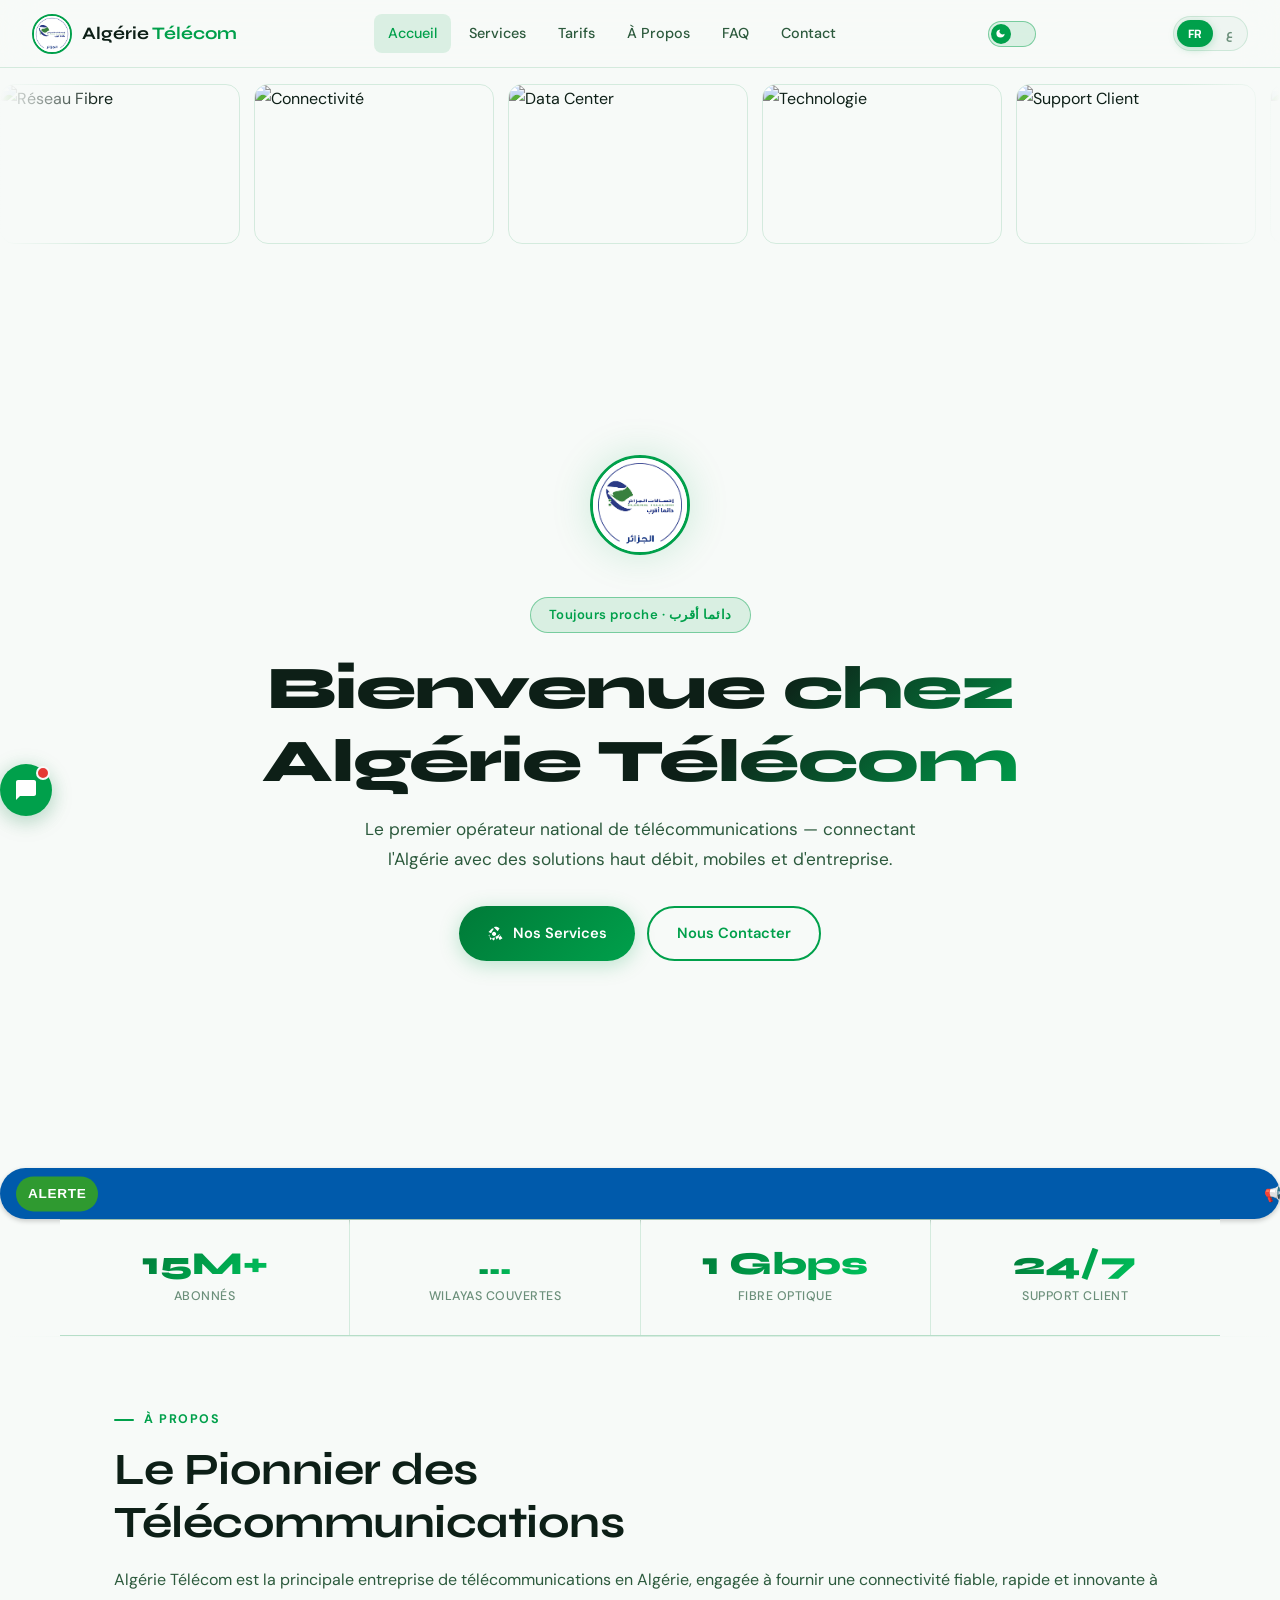
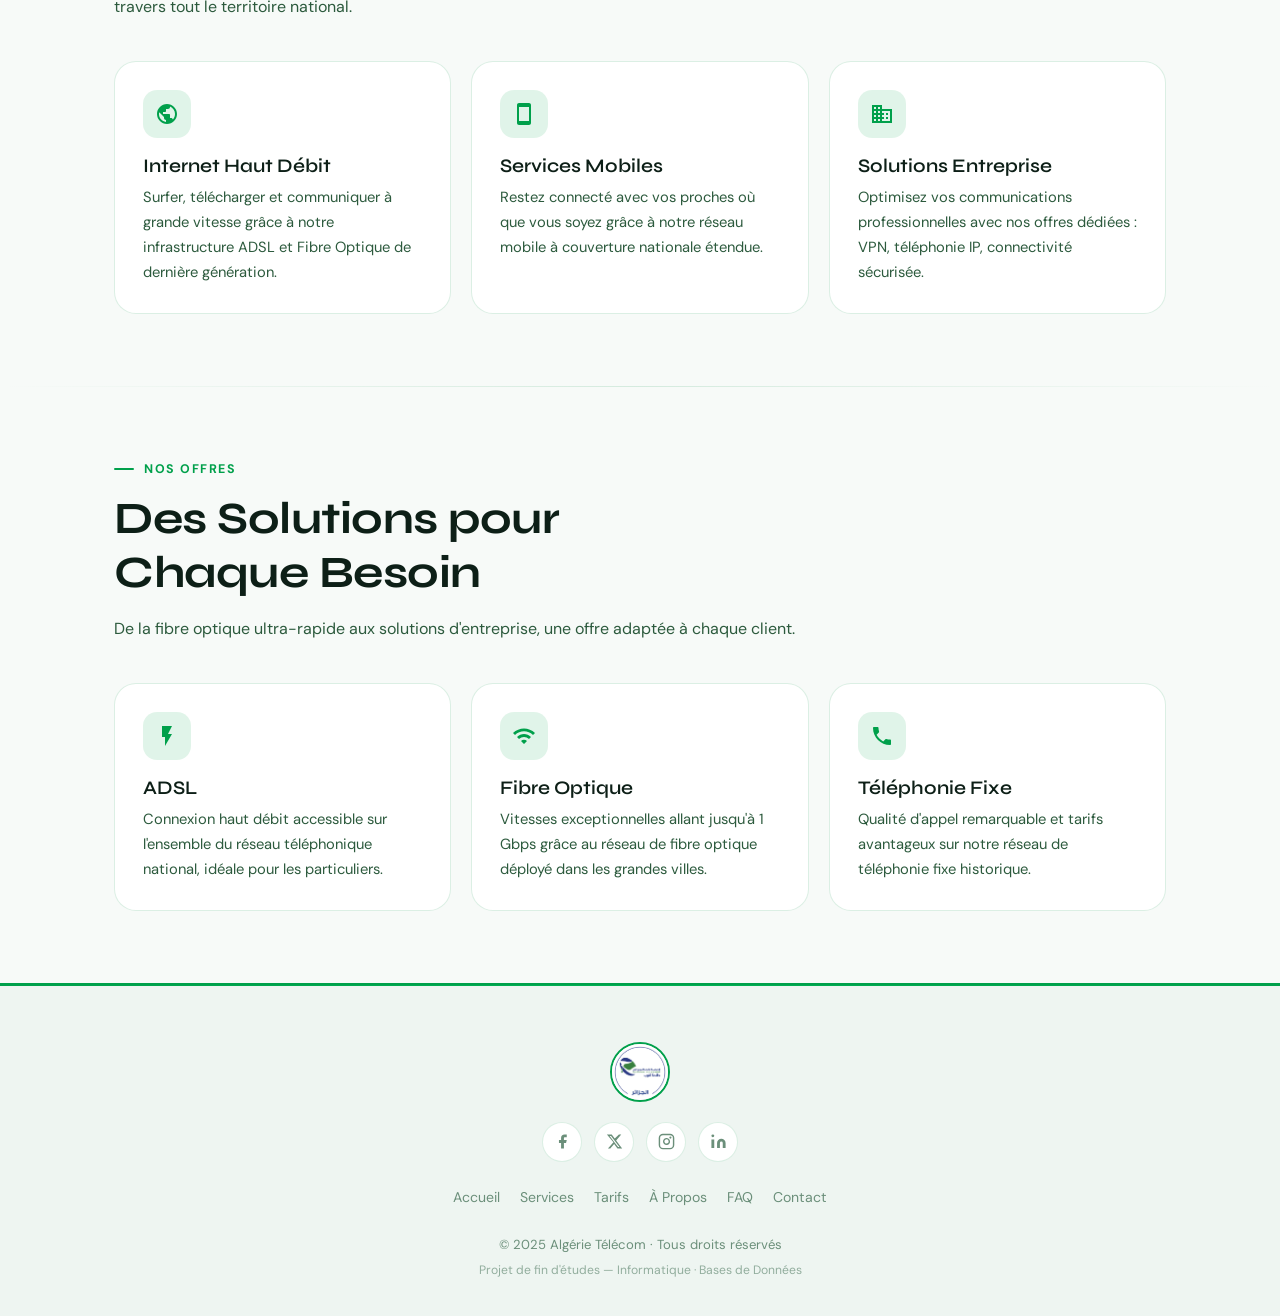
==== commit a8818f9a: "Update fmt.Println message from 'Hello' to 'Goodbye'" ====
--- a/index.html
+++ b/index.html
@@ -8,10 +8,419 @@
     content="Algérie Télécom — Le premier opérateur national de télécommunications connectant l'Algérie avec des solutions haut débit, mobiles et d'entreprise.">
   <title>Algérie Télécom — Accueil</title>
   <link rel="stylesheet" href="style.css">
+  <style>
+    /* ── Chat Widget ─────────────────────────────────────────── */
+
+    /* Bouton toggle (bas-gauche, juste au-dessus du scroll-to-top) */
+    .chat-toggle-btn {
+      position: fixed;
+      bottom: 84px;
+      /* au-dessus du scroll-to-top (~52px + gap) */
+      left: px;
+      z-index: 1100;
+      width: 52px;
+      height: 52px;
+      border-radius: 50%;
+      background: var(--at-green);
+      color: #fff;
+      border: none;
+      cursor: pointer;
+      display: flex;
+      align-items: center;
+      justify-content: center;
+      box-shadow: 0 4px 20px var(--at-green-glow), var(--shadow-md);
+      transition: background var(--t), transform var(--t), box-shadow var(--t);
+    }
+
+    .chat-toggle-btn:hover {
+      background: var(--at-green-light);
+      transform: scale(1.08);
+      box-shadow: 0 6px 28px var(--at-green-glow);
+    }
+
+    .chat-toggle-btn svg {
+      width: 24px;
+      height: 24px;
+      fill: #fff;
+      transition: opacity var(--t), transform var(--t);
+    }
+
+    /* icône "fermer" cachée par défaut */
+    .chat-toggle-btn .icon-close {
+      display: none;
+    }
+
+    .chat-toggle-btn.is-open .icon-chat {
+      display: none;
+    }
+
+    .chat-toggle-btn.is-open .icon-close {
+      display: block;
+    }
+
+    /* Bulle de notification (1 message non lu) */
+    .chat-toggle-btn .chat-badge {
+      position: absolute;
+      top: 2px;
+      right: 2px;
+      width: 14px;
+      height: 14px;
+      border-radius: 50%;
+      background: #e53935;
+      border: 2px solid var(--bg-base);
+      display: block;
+      transition: opacity var(--t);
+    }
+
+    .chat-toggle-btn.is-open .chat-badge {
+      display: none;
+    }
+
+    /* Fenêtre de chat */
+    .chat-container {
+      position: fixed;
+      bottom: 148px;
+      /* juste au-dessus du bouton toggle */
+      left: 24px;
+      z-index: 1099;
+      width: min(360px, calc(100vw - 48px));
+      height: 480px;
+      background: var(--bg-card);
+      border-radius: var(--r-lg);
+      box-shadow: var(--shadow-lg), 0 0 0 1px var(--border);
+      display: flex;
+      flex-direction: column;
+      overflow: hidden;
+      font-family: 'DM Sans', sans-serif;
+
+      /* Animation ouverture/fermeture */
+      transform-origin: bottom left;
+      transform: scale(0.85) translateY(16px);
+      opacity: 0;
+      pointer-events: none;
+      transition: transform 0.28s cubic-bezier(0.4, 0, 0.2, 1),
+        opacity 0.28s cubic-bezier(0.4, 0, 0.2, 1);
+    }
+
+    .chat-container.is-open {
+      transform: scale(1) translateY(0);
+      opacity: 1;
+      pointer-events: all;
+    }
+
+    /* En-tête */
+    .chat-header {
+      background: linear-gradient(135deg, var(--at-green) 0%, var(--at-green-dark) 100%);
+      color: #fff;
+      padding: 16px 20px;
+      font-weight: 700;
+      font-size: 0.95rem;
+      display: flex;
+      align-items: center;
+      gap: 10px;
+      letter-spacing: 0.01em;
+      flex-shrink: 0;
+    }
+
+    .mini-logo {
+      width: 45px;
+      height: 45px;
+      background: white;
+      border-radius: 50%;
+      display: flex;
+      align-items: center;
+      justify-content: center;
+      overflow: hidden;
+      flex-shrink: 0;
+      /* Empêche
+I 'écrasement */
+    }
+
+    .mini-logo img {
+      width: 80%;
+      /* L'image
+prend 80% du rond blanc */
+      height: auto;
+      object-fit: contain;
+    }
+
+    .chat-header-info {
+      flex: 1;
+    }
+
+    .chat-header-name {
+      font-size: 0.9rem;
+      font-weight: 700;
+      line-height: 1.2;
+    }
+
+    .chat-header-status {
+      font-size: 0.73rem;
+      font-weight: 400;
+      opacity: 0.85;
+      display: flex;
+      align-items: center;
+      gap: 5px;
+    }
+
+    .chat-header-status::before {
+      content: '';
+      width: 7px;
+      height: 7px;
+      border-radius: 50%;
+      background: #4ade80;
+      display: inline-block;
+    }
+
+    /* Zone messages */
+    .chat-messages {
+      flex: 1;
+      padding: 16px;
+      overflow-y: auto;
+      display: flex;
+      flex-direction: column;
+      gap: 10px;
+      background: var(--bg-base);
+      scrollbar-width: thin;
+      scrollbar-color: var(--border) transparent;
+    }
+
+    .chat-messages::-webkit-scrollbar {
+      width: 4px;
+    }
+
+    .chat-messages::-webkit-scrollbar-track {
+      background: transparent;
+    }
+
+    .chat-messages::-webkit-scrollbar-thumb {
+      background: var(--border);
+      border-radius: 4px;
+    }
+
+    /* Bulles */
+    .message {
+      max-width: 82%;
+      padding: 10px 14px;
+      border-radius: 18px;
+      font-size: 0.875rem;
+      line-height: 1.5;
+      word-break: break-word;
+      animation: msgIn 0.2s ease;
+    }
+
+    @keyframes msgIn {
+      from {
+        opacity: 0;
+        transform: translateY(6px);
+      }
+
+      to {
+        opacity: 1;
+        transform: translateY(0);
+      }
+    }
+
+    .message.bot {
+      background: var(--bg-card);
+      color: var(--text-primary);
+      align-self: flex-start;
+      border-bottom-left-radius: 4px;
+      box-shadow: var(--shadow-sm);
+      border: 1px solid var(--border);
+    }
+
+    .message.user {
+      background: var(--at-green);
+      color: #fff;
+      align-self: flex-end;
+      border-bottom-right-radius: 4px;
+      box-shadow: 0 2px 8px var(--at-green-glow);
+    }
+
+    .message.rtl {
+      direction: rtl;
+      text-align: right;
+    }
+
+    /* Indicateur "en train d'écrire…" */
+    .typing-indicator {
+      display: flex;
+      gap: 5px;
+      align-items: center;
+      padding: 10px 14px;
+      background: var(--bg-card);
+      border: 1px solid var(--border);
+      border-radius: 18px;
+      border-bottom-left-radius: 4px;
+      align-self: flex-start;
+      box-shadow: var(--shadow-sm);
+    }
+
+    .typing-indicator span {
+      width: 7px;
+      height: 7px;
+      border-radius: 50%;
+      background: var(--at-green);
+      opacity: 0.4;
+      animation: typing 1.2s infinite;
+    }
+
+    .typing-indicator span:nth-child(2) {
+      animation-delay: 0.2s;
+    }
+
+    .typing-indicator span:nth-child(3) {
+      animation-delay: 0.4s;
+    }
+
+    @keyframes typing {
+
+      0%,
+      80%,
+      100% {
+        opacity: 0.25;
+        transform: scale(0.8);
+      }
+
+      40% {
+        opacity: 1;
+        transform: scale(1);
+      }
+    }
+
+    /* Zone de saisie */
+    .chat-input-area {
+      padding: 12px 14px;
+      border-top: 1px solid var(--border);
+      display: flex;
+      gap: 8px;
+      align-items: center;
+      background: var(--bg-card);
+      flex-shrink: 0;
+    }
+
+    .chat-input-area input {
+      flex: 1;
+      border: 1px solid var(--border);
+      border-radius: var(--r-xl);
+      padding: 10px 16px;
+      outline: none;
+      font-size: 0.875rem;
+      font-family: 'DM Sans', sans-serif;
+      background: var(--bg-subtle);
+      color: var(--text-primary);
+      transition: border-color var(--t), background var(--t);
+    }
+
+    .chat-input-area input:focus {
+      border-color: var(--at-green);
+      background: var(--bg-card);
+    }
+
+    .chat-input-area input::placeholder {
+      color: var(--text-muted);
+    }
+
+    .chat-input-area button {
+      width: 40px;
+      height: 40px;
+      border-radius: 50%;
+      border: none;
+      background: var(--at-green);
+      color: #fff;
+      cursor: pointer;
+      display: flex;
+      align-items: center;
+      justify-content: center;
+      flex-shrink: 0;
+      transition: background var(--t), transform var(--t);
+    }
+
+    .chat-input-area button:hover {
+      background: var(--at-green-light);
+      transform: scale(1.08);
+    }
+
+    .chat-input-area button svg {
+      width: 18px;
+      height: 18px;
+      fill: #fff;
+    }
+
+    /* Dark mode — ajustements spécifiques chat */
+    body.dark-mode .message.bot {
+      background: var(--bg-card);
+    }
+
+    body.dark-mode .chat-input-area input {
+      background: var(--bg-subtle);
+    }
+
+    /* Style du bandeau */
+    .flash-info {
+      width: 100%;
+      background-color: #005aab;
+      /* Bleu institutionnel */
+      color: #ffffff;
+      font-family: Arial, sans-serif;
+      font-weight: bold;
+      padding: 12px 16px;
+      overflow: hidden;
+      box-shadow: 0 2px 5px rgba(0, 0, 0, 0.2);
+      position: relative;
+      min-height: 48px;
+    }
+
+    .flash-alert-label {
+      position: absolute;
+      top: 50%;
+      left: 16px;
+      transform: translateY(-50%);
+      display: inline-flex;
+      align-items: center;
+      justify-content: center;
+      min-width: 80px;
+      padding: 6px 12px;
+      border-radius: 999px;
+      background-color: #2f9a30;
+      color: #ffffff;
+      font-size: 0.85rem;
+      text-transform: uppercase;
+      letter-spacing: 0.05em;
+      z-index: 2;
+    }
+
+    .contenu-defilant {
+      display: inline-block;
+      padding-left: 100%;
+      animation: defilement 20s linear infinite;
+      white-space: nowrap;
+      position: relative;
+      z-index: 1;
+    }
+
+    .contenu-defilant:hover {
+      animation-play-state: paused;
+      /* Pause quand on passe la souris */
+    }
+
+    @keyframes defilement {
+      0% {
+        transform: translate(0, 0);
+      }
+
+      100% {
+        transform: translate(-100%, 0);
+      }
+    }
+  </style>
+
+
 </head>
 
 <body>
-<script>if(localStorage.getItem('at-theme')==='dark')document.body.classList.add('dark-mode');</script>
+  <script>if (localStorage.getItem('at-theme') === 'dark') document.body.classList.add('dark-mode');</script>
 
   <!-- ── Navigation ── -->
   <nav class="navbar">
@@ -27,16 +436,22 @@
       <li><a href="faq.html">FAQ</a></li>
       <li><a href="contact.html">Contact</a></li>
     </ul>
-          <button id="theme-toggle-btn" class="theme-toggle" aria-label="Basculer thème clair/sombre" title="Changer de thème">
-        <div class="theme-toggle-track">
-          <div class="theme-toggle-thumb">
-            <!-- moon (dark mode icon) -->
-            <svg class="theme-toggle-icon icon-moon" viewBox="0 0 24 24"><path d="M21 12.79A9 9 0 1 1 11.21 3a7 7 0 0 0 9.79 9.79z"/></svg>
-            <!-- sun (light mode icon) -->
-            <svg class="theme-toggle-icon icon-sun" viewBox="0 0 24 24"><path d="M12 4a8 8 0 1 0 0 16A8 8 0 0 0 12 4zm0-2a1 1 0 0 1 1 1v1a1 1 0 0 1-2 0V3a1 1 0 0 1 1-1zm0 18a1 1 0 0 1 1 1v1a1 1 0 0 1-2 0v-1a1 1 0 0 1 1-1zm9-9h1a1 1 0 0 1 0 2h-1a1 1 0 0 1 0-2zM3 12H2a1 1 0 0 1 0-2h1a1 1 0 0 1 0 2zm15.364-6.364.707-.707a1 1 0 1 1 1.414 1.414l-.707.707a1 1 0 0 1-1.414-1.414zM4.929 18.364l-.707.707a1 1 0 0 1-1.414-1.414l.707-.707a1 1 0 0 1 1.414 1.414zM18.364 19.07l.707.707a1 1 0 0 1-1.414 1.414l-.707-.707a1 1 0 0 1 1.414-1.414zM5.636 5.636 4.929 4.93a1 1 0 0 1 1.414-1.414l.707.707A1 1 0 1 1 5.636 5.636z"/></svg>
-          </div>
+    <button id="theme-toggle-btn" class="theme-toggle" aria-label="Basculer thème clair/sombre"
+      title="Changer de thème">
+      <div class="theme-toggle-track">
+        <div class="theme-toggle-thumb">
+          <!-- moon (dark mode icon) -->
+          <svg class="theme-toggle-icon icon-moon" viewBox="0 0 24 24">
+            <path d="M21 12.79A9 9 0 1 1 11.21 3a7 7 0 0 0 9.79 9.79z" />
+          </svg>
+          <!-- sun (light mode icon) -->
+          <svg class="theme-toggle-icon icon-sun" viewBox="0 0 24 24">
+            <path
+              d="M12 4a8 8 0 1 0 0 16A8 8 0 0 0 12 4zm0-2a1 1 0 0 1 1 1v1a1 1 0 0 1-2 0V3a1 1 0 0 1 1-1zm0 18a1 1 0 0 1 1 1v1a1 1 0 0 1-2 0v-1a1 1 0 0 1 1-1zm9-9h1a1 1 0 0 1 0 2h-1a1 1 0 0 1 0-2zM3 12H2a1 1 0 0 1 0-2h1a1 1 0 0 1 0 2zm15.364-6.364.707-.707a1 1 0 1 1 1.414 1.414l-.707.707a1 1 0 0 1-1.414-1.414zM4.929 18.364l-.707.707a1 1 0 0 1-1.414-1.414l.707-.707a1 1 0 0 1 1.414 1.414zM18.364 19.07l.707.707a1 1 0 0 1-1.414 1.414l-.707-.707a1 1 0 0 1 1.414-1.414zM5.636 5.636 4.929 4.93a1 1 0 0 1 1.414-1.414l.707.707A1 1 0 1 1 5.636 5.636z" />
+          </svg>
         </div>
-      </button>
+      </div>
+    </button>
     <div class="lang-toggle-group" role="group" aria-label="Langue / لغة">
       <button class="lang-option active" data-lang="fr">FR</button>
       <button class="lang-option" data-lang="ar">ع</button>
@@ -51,153 +466,193 @@
     <!-- ── Image Slider ── -->
     <div class="slider-section">
       <div class="slider-track-wrapper" id="slider-track">
-        <!-- Images chargées dynamiquement depuis la BDD -->
-        <!-- Fallback statique en attendant -->
         <div class="slider-img-card no-img">Chargement…</div>
       </div>
     </div>
-
-    <!-- ── Hero ── -->
-    <section class="hero">
-      <div class="hero-glow"></div>
-      <div style="width:100%;max-width:760px;margin:0 auto;text-align:center;">
-        <img src="AlgerieTelecom.png" alt="Algérie Télécom" class="hero-logo">
-        <div class="hero-badge" style="margin-top:22px;" data-i18n="hero.badge">Toujours proche · دائما أقرب</div>
-        <h1><span data-i18n="hero.title.line1">Bienvenue chez</span><br><span data-i18n="hero.title.line2">Algérie Télécom</span></h1>
-        <p data-i18n="hero.desc">Le premier opérateur national de télécommunications — connectant l'Algérie avec des solutions haut débit,
-          mobiles et d'entreprise.</p>
-        <div style="display:flex;gap:12px;justify-content:center;flex-wrap:wrap;margin-top:8px;">
-          <a href="services.html" class="btn btn-primary">
-            <svg viewBox="0 0 24 24">
-              <path d="M9.19 6.35c-2.04 2.29-3.44 5.58-3.57 5.89L2 10.69l4.05-4.05c.47-.47 1.15-.65 1.81-.51l1.33.22zM11.17 17c.31-.13 3.58-1.53 5.87-3.57l.22 1.32c.14.66-.04 1.34-.51 1.81L12.7 20.5l-1.53-3.5zm5.56-11.19c-2.08-2.08-5.15-2.66-7.53-1.44L14.33 9.5l2.4-3.69zm-9.28 9.28c-1.08-1.08-1.08-2.83 0-3.91s2.83-1.08 3.91 0 1.08 2.83 0 3.91-2.83 1.08-3.91 0zM16.7 13.87c-1.22 2.38-1.8 5.45.28 7.53l3.69-2.4-4.13-5.13zm-13.57.28L2 15.28 8.72 22l1.13-1.13c.47-.47.65-1.15.51-1.81l-.22-1.33c-.31.13-3.58 1.53-5.87 3.57z" />
-            </svg>
-            <span data-i18n="hero.btn.services">Nos Services</span>
-          </a>
-          <a href="contact.html" class="btn btn-outline" data-i18n="hero.btn.contact">Nous Contacter</a>
+  </div>
+
+  <!-- ── Hero ── -->
+  <section class="hero">
+    <div class="hero-glow"></div>
+    <div style="width:100%;max-width:760px;margin:0 auto;text-align:center;">
+      <img src="AlgerieTelecom.png" alt="Algérie Télécom" class="hero-logo">
+      <div class="hero-badge" style="margin-top:22px;" data-i18n="hero.badge">Toujours proche · دائما أقرب</div>
+      <h1><span data-i18n="hero.title.line1">Bienvenue chez</span><br><span data-i18n="hero.title.line2">Algérie
+          Télécom</span></h1>
+      <p data-i18n="hero.desc">Le premier opérateur national de télécommunications — connectant l'Algérie avec des
+        solutions haut débit,
+        mobiles et d'entreprise.</p>
+      <div style="display:flex;gap:12px;justify-content:center;flex-wrap:wrap;margin-top:8px;">
+        <a href="services.html" class="btn btn-primary">
+          <svg viewBox="0 0 24 24">
+            <path
+              d="M9.19 6.35c-2.04 2.29-3.44 5.58-3.57 5.89L2 10.69l4.05-4.05c.47-.47 1.15-.65 1.81-.51l1.33.22zM11.17 17c.31-.13 3.58-1.53 5.87-3.57l.22 1.32c.14.66-.04 1.34-.51 1.81L12.7 20.5l-1.53-3.5zm5.56-11.19c-2.08-2.08-5.15-2.66-7.53-1.44L14.33 9.5l2.4-3.69zm-9.28 9.28c-1.08-1.08-1.08-2.83 0-3.91s2.83-1.08 3.91 0 1.08 2.83 0 3.91-2.83 1.08-3.91 0zM16.7 13.87c-1.22 2.38-1.8 5.45.28 7.53l3.69-2.4-4.13-5.13zm-13.57.28L2 15.28 8.72 22l1.13-1.13c.47-.47.65-1.15.51-1.81l-.22-1.33c-.31.13-3.58 1.53-5.87 3.57z" />
+          </svg>
+          <span data-i18n="hero.btn.services">Nos Services</span>
+        </a>
+        <a href="contact.html" class="btn btn-outline" data-i18n="hero.btn.contact">Nous Contacter</a>
+      </div>
+    </div>
+  </section>
+
+  <div class="flash-info" style="border-radius: 50px;" title="🚨Alerte!🚨">
+    <span class="flash-alert-label">Alerte</span>
+    <div class="contenu-defilant">
+      📢 PROMOTION : Profitez de -20% sur nos offres fibre jusqu'à la fin du mois ! | ⚡ Algérie Télécom : Plus proche de
+      vous._________________|________________ à l'occasion de la fête de l'indépendance, profitez de -15% sur nos offres
+      fibre jusqu'à la fin du mois ! | ⚡ Algérie Télécom : Plus proche de vous.
+    </div>
+  </div>
+
+  <!-- ── Stats ── -->
+  <div class="stats-row">
+    <div class="stat-box">
+      <span class="stat-number">15M+</span>
+      <span class="stat-label" data-i18n="stat.abonnes">Abonnés</span>
+    </div>
+    <div class="stat-box">
+      <span class="stat-number" id="stat-wilayas">…</span>
+      <span class="stat-label" data-i18n="stat.wilayas">Wilayas couvertes</span>
+    </div>
+    <div class="stat-box">
+      <span class="stat-number">1 Gbps</span>
+      <span class="stat-label" data-i18n="stat.fibre">Fibre Optique</span>
+    </div>
+    <div class="stat-box">
+      <span class="stat-number">24/7</span>
+      <span class="stat-label" data-i18n="stat.support">Support Client</span>
+    </div>
+  </div>
+
+  <hr class="divider">
+
+  <!-- ── Présentation ── -->
+  <section class="section">
+    <div class="section-label" data-i18n="section.about.label">À Propos</div>
+    <h2 data-i18n-html="section.about.title">Le Pionnier des<br>Télécommunications</h2>
+    <p data-i18n="section.about.desc">Algérie Télécom est la principale entreprise de télécommunications en Algérie,
+      engagée à fournir une
+      connectivité fiable, rapide et innovante à travers tout le territoire national.</p>
+
+    <div class="cards-grid">
+      <div class="card">
+        <div class="card-icon">
+          <svg viewBox="0 0 24 24">
+            <path
+              d="M12 2C6.48 2 2 6.48 2 12s4.48 10 10 10 10-4.48 10-10S17.52 2 12 2zm-1 17.93c-3.95-.49-7-3.85-7-7.93 0-.62.08-1.21.21-1.79L9 15v1c0 1.1.9 2 2 2v1.93zm6.9-2.54c-.26-.81-1-1.39-1.9-1.39h-1v-3c0-.55-.45-1-1-1H8v-2h2c.55 0 1-.45 1-1V7h2c1.1 0 2-.9 2-2v-.41c2.93 1.19 5 4.06 5 7.41 0 2.08-.8 3.97-2.1 5.39z" />
+          </svg>
         </div>
-      </div>
-    </section>
-
-    <!-- ── Stats ── -->
-    <div class="stats-row">
-      <div class="stat-box">
-        <span class="stat-number">15M+</span>
-        <span class="stat-label" data-i18n="stat.abonnes">Abonnés</span>
-      </div>
-      <div class="stat-box">
-        <span class="stat-number" id="stat-wilayas">…</span>
-        <span class="stat-label" data-i18n="stat.wilayas">Wilayas couvertes</span>
-      </div>
-      <div class="stat-box">
-        <span class="stat-number">1 Gbps</span>
-        <span class="stat-label" data-i18n="stat.fibre">Fibre Optique</span>
-      </div>
-      <div class="stat-box">
-        <span class="stat-number">24/7</span>
-        <span class="stat-label" data-i18n="stat.support">Support Client</span>
-      </div>
-    </div>
-
-    <hr class="divider">
-
-    <!-- ── Présentation ── -->
-    <section class="section">
-      <div class="section-label" data-i18n="section.about.label">À Propos</div>
-      <h2 data-i18n-html="section.about.title">Le Pionnier des<br>Télécommunications</h2>
-      <p data-i18n="section.about.desc">Algérie Télécom est la principale entreprise de télécommunications en Algérie, engagée à fournir une
-        connectivité fiable, rapide et innovante à travers tout le territoire national.</p>
-
-      <div class="cards-grid">
-        <div class="card">
-          <div class="card-icon">
-            <svg viewBox="0 0 24 24"><path d="M12 2C6.48 2 2 6.48 2 12s4.48 10 10 10 10-4.48 10-10S17.52 2 12 2zm-1 17.93c-3.95-.49-7-3.85-7-7.93 0-.62.08-1.21.21-1.79L9 15v1c0 1.1.9 2 2 2v1.93zm6.9-2.54c-.26-.81-1-1.39-1.9-1.39h-1v-3c0-.55-.45-1-1-1H8v-2h2c.55 0 1-.45 1-1V7h2c1.1 0 2-.9 2-2v-.41c2.93 1.19 5 4.06 5 7.41 0 2.08-.8 3.97-2.1 5.39z"/></svg>
-          </div>
-          <h3 data-i18n="card.internet.title">Internet Haut Débit</h3>
-          <p data-i18n="card.internet.desc">Surfer, télécharger et communiquer à grande vitesse grâce à notre infrastructure ADSL et Fibre Optique de dernière génération.</p>
+        <h3 data-i18n="card.internet.title">Internet Haut Débit</h3>
+        <p data-i18n="card.internet.desc">Surfer, télécharger et communiquer à grande vitesse grâce à notre
+          infrastructure ADSL et Fibre Optique de dernière génération.</p>
+      </div>
+      <div class="card">
+        <div class="card-icon">
+          <svg viewBox="0 0 24 24">
+            <path
+              d="M17 1.01L7 1c-1.1 0-2 .9-2 2v18c0 1.1.9 2 2 2h10c1.1 0 2-.9 2-2V3c0-1.1-.9-1.99-2-1.99zM17 19H7V5h10v14z" />
+          </svg>
         </div>
-        <div class="card">
-          <div class="card-icon">
-            <svg viewBox="0 0 24 24"><path d="M17 1.01L7 1c-1.1 0-2 .9-2 2v18c0 1.1.9 2 2 2h10c1.1 0 2-.9 2-2V3c0-1.1-.9-1.99-2-1.99zM17 19H7V5h10v14z"/></svg>
-          </div>
-          <h3 data-i18n="card.mobile.title">Services Mobiles</h3>
-          <p data-i18n="card.mobile.desc">Restez connecté avec vos proches où que vous soyez grâce à notre réseau mobile à couverture nationale étendue.</p>
+        <h3 data-i18n="card.mobile.title">Services Mobiles</h3>
+        <p data-i18n="card.mobile.desc">Restez connecté avec vos proches où que vous soyez grâce à notre réseau mobile à
+          couverture nationale étendue.</p>
+      </div>
+      <div class="card">
+        <div class="card-icon">
+          <svg viewBox="0 0 24 24">
+            <path
+              d="M12 7V3H2v18h20V7H12zM6 19H4v-2h2v2zm0-4H4v-2h2v2zm0-4H4V9h2v2zm0-4H4V5h2v2zm4 12H8v-2h2v2zm0-4H8v-2h2v2zm0-4H8V9h2v2zm0-4H8V5h2v2zm10 12h-8v-2h2v-2h-2v-2h2v-2h-2V9h8v10zm-2-8h-2v2h2v-2zm0 4h-2v2h2v-2z" />
+          </svg>
         </div>
-        <div class="card">
-          <div class="card-icon">
-            <svg viewBox="0 0 24 24"><path d="M12 7V3H2v18h20V7H12zM6 19H4v-2h2v2zm0-4H4v-2h2v2zm0-4H4V9h2v2zm0-4H4V5h2v2zm4 12H8v-2h2v2zm0-4H8v-2h2v2zm0-4H8V9h2v2zm0-4H8V5h2v2zm10 12h-8v-2h2v-2h-2v-2h2v-2h-2V9h8v10zm-2-8h-2v2h2v-2zm0 4h-2v2h2v-2z"/></svg>
-          </div>
-          <h3 data-i18n="card.biz.title">Solutions Entreprise</h3>
-          <p data-i18n="card.biz.desc">Optimisez vos communications professionnelles avec nos offres dédiées : VPN, téléphonie IP, connectivité sécurisée.</p>
+        <h3 data-i18n="card.biz.title">Solutions Entreprise</h3>
+        <p data-i18n="card.biz.desc">Optimisez vos communications professionnelles avec nos offres dédiées : VPN,
+          téléphonie IP, connectivité sécurisée.</p>
+      </div>
+    </div>
+  </section>
+
+  <hr class="divider">
+
+  <!-- ── Nos Offres ── -->
+  <section class="section">
+    <div class="section-label" data-i18n="section.offers.label">Nos Offres</div>
+    <h2 data-i18n-html="section.offers.title">Des Solutions pour<br>Chaque Besoin</h2>
+    <p data-i18n="section.offers.desc">De la fibre optique ultra-rapide aux solutions d'entreprise, une offre adaptée à
+      chaque client.</p>
+
+    <div class="cards-grid">
+      <div class="card">
+        <div class="card-icon">
+          <svg viewBox="0 0 24 24">
+            <path d="M7 2v11h3v9l7-12h-4l4-8z" />
+          </svg>
         </div>
-      </div>
-    </section>
-
-    <hr class="divider">
-
-    <!-- ── Nos Offres ── -->
-    <section class="section">
-      <div class="section-label" data-i18n="section.offers.label">Nos Offres</div>
-      <h2 data-i18n-html="section.offers.title">Des Solutions pour<br>Chaque Besoin</h2>
-      <p data-i18n="section.offers.desc">De la fibre optique ultra-rapide aux solutions d'entreprise, une offre adaptée à chaque client.</p>
-
-      <div class="cards-grid">
-        <div class="card">
-          <div class="card-icon">
-            <svg viewBox="0 0 24 24"><path d="M7 2v11h3v9l7-12h-4l4-8z"/></svg>
-          </div>
-          <h3 data-i18n="card.adsl.title">ADSL</h3>
-          <p data-i18n="card.adsl.desc">Connexion haut débit accessible sur l'ensemble du réseau téléphonique national, idéale pour les particuliers.</p>
+        <h3 data-i18n="card.adsl.title">ADSL</h3>
+        <p data-i18n="card.adsl.desc">Connexion haut débit accessible sur l'ensemble du réseau téléphonique national,
+          idéale pour les particuliers.</p>
+      </div>
+      <div class="card">
+        <div class="card-icon">
+          <svg viewBox="0 0 24 24">
+            <path
+              d="M1 9l2 2c4.97-4.97 13.03-4.97 18 0l2-2C16.93 2.93 7.08 2.93 1 9zm8 8l3 3 3-3c-1.65-1.66-4.34-1.66-6 0zm-4-4l2 2c2.76-2.76 7.24-2.76 10 0l2-2C15.14 9.14 8.87 9.14 5 13z" />
+          </svg>
         </div>
-        <div class="card">
-          <div class="card-icon">
-            <svg viewBox="0 0 24 24"><path d="M1 9l2 2c4.97-4.97 13.03-4.97 18 0l2-2C16.93 2.93 7.08 2.93 1 9zm8 8l3 3 3-3c-1.65-1.66-4.34-1.66-6 0zm-4-4l2 2c2.76-2.76 7.24-2.76 10 0l2-2C15.14 9.14 8.87 9.14 5 13z"/></svg>
-          </div>
-          <h3 data-i18n="card.fibre.title">Fibre Optique</h3>
-          <p data-i18n="card.fibre.desc">Vitesses exceptionnelles allant jusqu'à 1 Gbps grâce au réseau de fibre optique déployé dans les grandes villes.</p>
+        <h3 data-i18n="card.fibre.title">Fibre Optique</h3>
+        <p data-i18n="card.fibre.desc">Vitesses exceptionnelles allant jusqu'à 1 Gbps grâce au réseau de fibre optique
+          déployé dans les grandes villes.</p>
+      </div>
+      <div class="card">
+        <div class="card-icon">
+          <svg viewBox="0 0 24 24">
+            <path
+              d="M6.62 10.79c1.44 2.83 3.76 5.14 6.59 6.59l2.2-2.2c.27-.27.67-.36 1.02-.24 1.12.37 2.33.57 3.57.57.55 0 1 .45 1 1V20c0 .55-.45 1-1 1-9.39 0-17-7.61-17-17 0-.55.45-1 1-1h3.5c.55 0 1 .45 1 1 0 1.25.2 2.45.57 3.57.11.35.03.74-.25 1.02l-2.2 2.2z" />
+          </svg>
         </div>
-        <div class="card">
-          <div class="card-icon">
-            <svg viewBox="0 0 24 24"><path d="M6.62 10.79c1.44 2.83 3.76 5.14 6.59 6.59l2.2-2.2c.27-.27.67-.36 1.02-.24 1.12.37 2.33.57 3.57.57.55 0 1 .45 1 1V20c0 .55-.45 1-1 1-9.39 0-17-7.61-17-17 0-.55.45-1 1-1h3.5c.55 0 1 .45 1 1 0 1.25.2 2.45.57 3.57.11.35.03.74-.25 1.02l-2.2 2.2z"/></svg>
-          </div>
-          <h3 data-i18n="card.tel.title">Téléphonie Fixe</h3>
-          <p data-i18n="card.tel.desc">Qualité d'appel remarquable et tarifs avantageux sur notre réseau de téléphonie fixe historique.</p>
-        </div>
-      </div>
-    </section>
-
-    <!-- ── Footer ── -->
-    <footer class="footer">
-      <img src="AlgerieTelecom.png" alt="Logo" class="footer-logo-img">
-      <div class="footer-social">
-        <a href="https://www.facebook.com/AlgerieTelecom/?locale=fr_FR" title="Facebook" aria-label="Facebook"><svg viewBox="0 0 24 24" fill="currentColor" stroke="none">
-            <path d="M18 2h-3a5 5 0 0 0-5 5v3H7v4h3v8h4v-8h3l1-4h-4V7a1 1 0 0 1 1-1h3z" />
-          </svg></a>
-        <a href="https://x.com/Algerie_Telecom" title="Twitter" aria-label="Twitter"><svg viewBox="0 0 24 24" fill="currentColor" stroke="none">
-            <path
-              d="M18.244 2.25h3.308l-7.227 8.26 8.502 11.24H16.17l-4.714-6.231-5.401 6.231H2.746l7.73-8.835L1.254 2.25H8.08l4.259 5.63L18.245 2.25zm-1.161 17.52h1.833L7.084 4.126H5.117z" />
-          </svg></a>
-        <a href="https://www.instagram.com/algerietelecom" title="Instagram" aria-label="Instagram"><svg viewBox="0 0 24 24" fill="none" stroke="currentColor"
-            stroke-width="2" stroke-linecap="round" stroke-linejoin="round">
-            <rect x="2" y="2" width="20" height="20" rx="5" />
-            <path d="M16 11.37A4 4 0 1 1 12.63 8 4 4 0 0 1 16 11.37z" />
-            <line x1="17.5" y1="6.5" x2="17.51" y2="6.5" stroke-width="3" />
-          </svg></a>
-        <a href="https://www.linkedin.com/company/algerie-telecom-/?originalSubdomain=dz" title="LinkedIn" aria-label="LinkedIn"><svg viewBox="0 0 24 24" fill="currentColor" stroke="none">
-            <path d="M16 8a6 6 0 0 1 6 6v7h-4v-7a2 2 0 0 0-2-2 2 2 0 0 0-2 2v7h-4v-7a6 6 0 0 1 6-6zM2 9h4v12H2z" />
-            <circle cx="4" cy="4" r="2" />
-          </svg></a>
-      </div>
-      <nav class="footer-nav-links" aria-label="Pied de page">
-        <a href="index.html">Accueil</a>
-        <a href="services.html">Services</a>
-        <a href="tarif.html">Tarifs</a>
-        <a href="about.html">À Propos</a>
-        <a href="faq.html">FAQ</a>
-        <a href="contact.html">Contact</a>
-      </nav>
-      <div class="footer-copy">© 2025 Algérie Télécom · Tous droits réservés</div>
-      <div class="footer-thesis">Projet de fin d'études — Informatique · Bases de Données</div>
-    </footer>
+        <h3 data-i18n="card.tel.title">Téléphonie Fixe</h3>
+        <p data-i18n="card.tel.desc">Qualité d'appel remarquable et tarifs avantageux sur notre réseau de téléphonie
+          fixe historique.</p>
+      </div>
+    </div>
+  </section>
+
+  <!-- ── Footer ── -->
+  <footer class="footer">
+    <img src="AlgerieTelecom.png" alt="Logo" class="footer-logo-img">
+    <div class="footer-social">
+      <a href="https://www.facebook.com/AlgerieTelecom/?locale=fr_FR" title="Facebook" aria-label="Facebook"><svg
+          viewBox="0 0 24 24" fill="currentColor" stroke="none">
+          <path d="M18 2h-3a5 5 0 0 0-5 5v3H7v4h3v8h4v-8h3l1-4h-4V7a1 1 0 0 1 1-1h3z" />
+        </svg></a>
+      <a href="https://x.com/Algerie_Telecom" title="Twitter" aria-label="Twitter"><svg viewBox="0 0 24 24"
+          fill="currentColor" stroke="none">
+          <path
+            d="M18.244 2.25h3.308l-7.227 8.26 8.502 11.24H16.17l-4.714-6.231-5.401 6.231H2.746l7.73-8.835L1.254 2.25H8.08l4.259 5.63L18.245 2.25zm-1.161 17.52h1.833L7.084 4.126H5.117z" />
+        </svg></a>
+      <a href="https://www.instagram.com/algerietelecom" title="Instagram" aria-label="Instagram"><svg
+          viewBox="0 0 24 24" fill="none" stroke="currentColor" stroke-width="2" stroke-linecap="round"
+          stroke-linejoin="round">
+          <rect x="2" y="2" width="20" height="20" rx="5" />
+          <path d="M16 11.37A4 4 0 1 1 12.63 8 4 4 0 0 1 16 11.37z" />
+          <line x1="17.5" y1="6.5" x2="17.51" y2="6.5" stroke-width="3" />
+        </svg></a>
+      <a href="https://www.linkedin.com/company/algerie-telecom-/?originalSubdomain=dz" title="LinkedIn"
+        aria-label="LinkedIn"><svg viewBox="0 0 24 24" fill="currentColor" stroke="none">
+          <path d="M16 8a6 6 0 0 1 6 6v7h-4v-7a2 2 0 0 0-2-2 2 2 0 0 0-2 2v7h-4v-7a6 6 0 0 1 6-6zM2 9h4v12H2z" />
+          <circle cx="4" cy="4" r="2" />
+        </svg></a>
+    </div>
+    <nav class="footer-nav-links" aria-label="Pied de page">
+      <a href="index.html">Accueil</a>
+      <a href="services.html">Services</a>
+      <a href="tarif.html">Tarifs</a>
+      <a href="about.html">À Propos</a>
+      <a href="faq.html">FAQ</a>
+      <a href="contact.html">Contact</a>
+    </nav>
+    <div class="footer-copy">© 2025 Algérie Télécom · Tous droits réservés</div>
+    <div class="footer-thesis">Projet de fin d'études — Informatique · Bases de Données</div>
+  </footer>
 
   </div>
 
@@ -206,8 +661,128 @@
       <path d="M7.41 15.41L12 10.83l4.59 4.58L18 14l-6-6-6 6z" />
     </svg>
   </button>
-  <script src="i18n.js"></script>
+
+  <!-- ── Chat Toggle Button ── -->
+  <button class="chat-toggle-btn" id="chatToggleBtn" aria-label="Ouvrir l'assistant virtuel" title="Assistant Virtuel">
+    <span class="chat-badge" aria-hidden="true"></span>
+    <!-- Icône chat -->
+    <svg class="icon-chat" viewBox="0 0 24 24" xmlns="http://www.w3.org/2000/svg">
+      <path d="M2 4c0-1.1.9-2 2-2h16c1.1 0 2 .9 2 2v12c0 1.1-.9 2-2 2H6l-4 4V4z" />
+
+    </svg>
+    <!-- Icône fermer -->
+    <svg class="icon-close" viewBox="0 0 24 24" xmlns="http://www.w3.org/2000/svg">
+      <path d="M19 6.41L17.59 5 12 10.59 6.41 5 5 6.41 10.59 12 5 17.59 6.41 19 12 13.41 17.59 19 19 17.59 13.41 12z" />
+    </svg>
+  </button>
+
+  <!-- ── Chat Window ── -->
+  <div class="chat-container" id="chatContainer" role="dialog" aria-label="Assistant Virtuel" aria-modal="false">
+    <div class="chat-header">
+      <div class="mini-logo">
+        <img src="Algerie_Telecom.svg.png" alt="Logo">
+      </div>
+      <div class="chat-header-info">
+        <div class="chat-header-name">Assistant Virtuel · المساعد الافتراضي</div>
+        <div class="chat-header-status">En ligne · متاح</div>
+      </div>
+    </div>
+    <div class="chat-messages" id="chatBox">
+      <div class="message bot">Bonjour ! 👋 Comment puis-je vous aider ?<br>مرحبا! كيف يمكنني مساعدتك？</div>
+    </div>
+    <div class="chat-input-area">
+      <input type="text" id="userInput" placeholder="Votre message · رسالتك…" autocomplete="off">
+      <button id="sendBtn" aria-label="Envoyer">
+        <svg viewBox="0 0 24 24">
+          <path d="M2.01 21L23 12 2.01 3 2 10l15 2-15 2z" />
+        </svg>
+      </button>
+    </div>
+  </div>
+
+  <script>
+    /* ── Toggle visibilité du chat ── */
+    const chatToggleBtn = document.getElementById('chatToggleBtn');
+    const chatContainer = document.getElementById('chatContainer');
+
+    chatToggleBtn.addEventListener('click', () => {
+      const isOpen = chatContainer.classList.toggle('is-open');
+      chatToggleBtn.classList.toggle('is-open', isOpen);
+      chatToggleBtn.setAttribute('aria-label', isOpen ? 'Fermer l\'assistant' : 'Ouvrir l\'assistant virtuel');
+      if (isOpen) document.getElementById('userInput').focus();
+    });
+
+    /* ── Logique du chatbot ── */
+    const chatBox = document.getElementById('chatBox');
+    const userInput = document.getElementById('userInput');
+    const sendBtn = document.getElementById('sendBtn');
+
+    function isArabic(text) {
+      return /[\u0600-\u06FF]/.test(text);
+    }
+
+    function addMessage(text, side) {
+      const div = document.createElement('div');
+      div.className = 'message ' + side;
+      if (isArabic(text)) div.classList.add('rtl');
+      div.innerHTML = text;
+      chatBox.appendChild(div);
+      chatBox.scrollTop = chatBox.scrollHeight;
+    }
+
+    function showTyping() {
+      const t = document.createElement('div');
+      t.className = 'typing-indicator';
+      t.id = 'typingIndicator';
+      t.innerHTML = '<span></span><span></span><span></span>';
+      chatBox.appendChild(t);
+      chatBox.scrollTop = chatBox.scrollHeight;
+    }
+
+    function hideTyping() {
+      const t = document.getElementById('typingIndicator');
+      if (t) t.remove();
+    }
+
+    function handleSend() {
+      const text = userInput.value.trim();
+      if (!text) return;
+
+      addMessage(text, 'user');
+      userInput.value = '';
+      showTyping();
+
+      setTimeout(() => {
+        hideTyping();
+        const msg = text.toLowerCase();
+        let response = '';
+
+        if (msg.includes('bonjour') || msg.includes('salut') || msg.includes('سلام') || msg.includes('صباح')) {
+          response = isArabic(text) ? 'مرحبا بك! كيف يمكنني مساعدتك اليوم؟' : 'Bonjour ! Comment puis-je vous aider aujourd\'hui ?';
+        } else if (msg.includes('tarif') || msg.includes('prix Idoom Fibre') || msg.includes('سعر ايدوم فايبر') || msg.includes('أسعار')) {
+          response = isArabic(text) ? 'تبدأ أسعار Idoom Fibre من 2999 دج شهريا بسرعة 15 ميجا.' : 'Nos tarifs Idoom Fibre commencent à 2999 DA/mois. <a href="tarif.html" style="color:var(--at-green);font-weight:600;">Voir tous les tarifs →</a>';
+        } else if (msg.includes('offre') || msg.includes('internet') || msg.includes('fibre') || msg.includes('adsl') || msg.includes('انترنت') || msg.includes('عروض')) {
+          response = isArabic(text) ? 'لدينا عروض متنوعة: Idoom Fibre، ADSL و 4G LTE.' : 'Nous proposons l\'ADSL, la Fibre Optique et les services mobiles. <a href="services.html" style="color:var(--at-green);font-weight:600;">Voir nos services →</a>';
+        } else if (msg.includes('contact') || msg.includes('appel') || msg.includes('téléphone') || msg.includes('تواصل')) {
+          response = isArabic(text) ? 'يمكنك التواصل معنا عبر صفحة الاتصال.' : 'Vous pouvez nous joindre via notre <a href="contact.html" style="color:var(--at-green);font-weight:600;">page Contact →</a>';
+        } else if (msg.includes('merci') || msg.includes('شكرا')) {
+          response = isArabic(text) ? 'على الرحب! أنا هنا دائما لخدمتك. 😊' : 'Avec plaisir ! Je reste à votre disposition. 😊';
+        } else if (msg.includes('service') || msg.includes('services') || msg.includes('خدمة') || msg.includes('خدمات')) {
+          response = isArabic(text) ? 'نقدم خدمات الإنترنت، الهاتف الثابت، والحلول للشركات.' : 'Nous offrons des services Internet, téléphonie fixe et solutions d\'entreprise.';
+        } else {
+          response = isArabic(text) ? 'عذرا، لم أفهم طلبك. اسألني عن الأسعار أو العروض أو التواصل.' : 'Je n\'ai pas bien compris. Posez-moi des questions sur les <strong>tarifs</strong>, <strong>services</strong> ou <strong>contact</strong>.';
+        }
+
+        addMessage(response, 'bot');
+      }, 850);
+    }
+
+    sendBtn.addEventListener('click', handleSend);
+    userInput.addEventListener('keypress', e => { if (e.key === 'Enter') handleSend(); });
+  </script>
+
+  <script src="i18j.js"></script>
   <script src="main.js"></script>
 </body>
 
-</html>+</html>
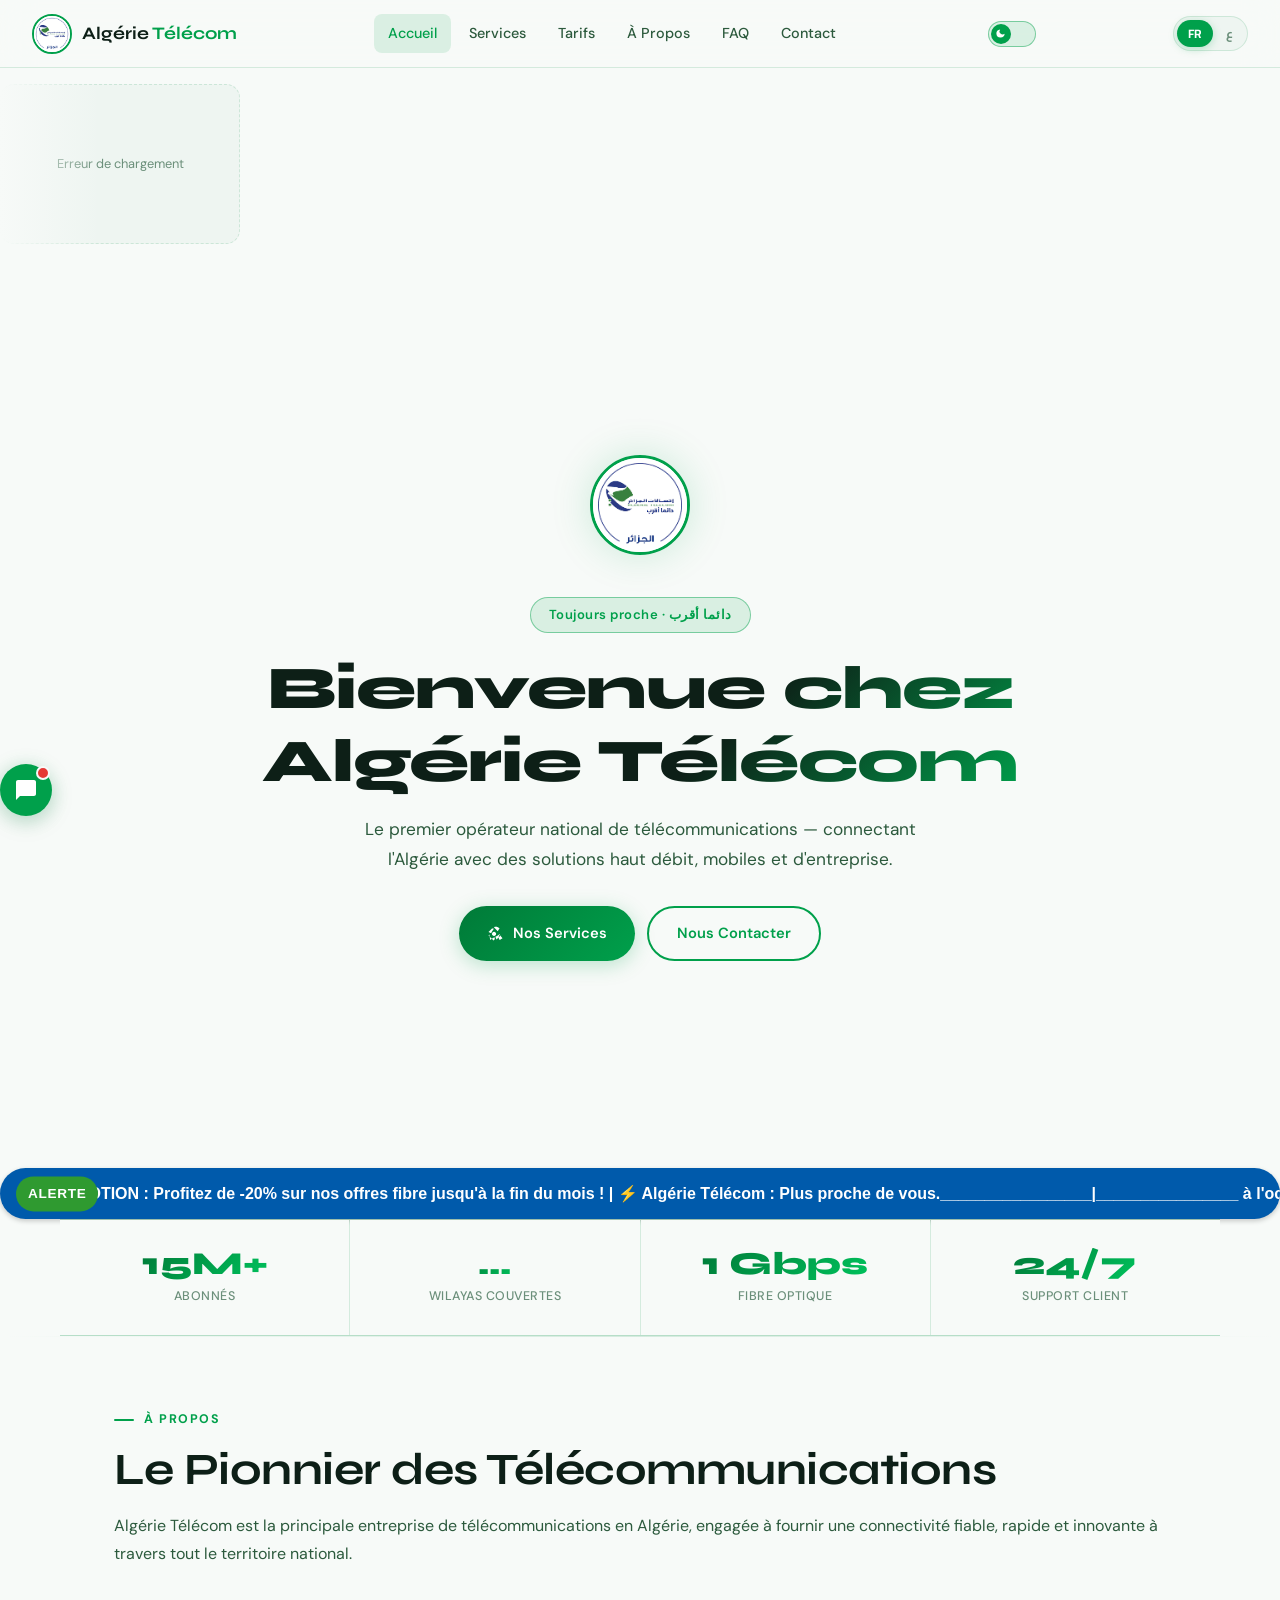
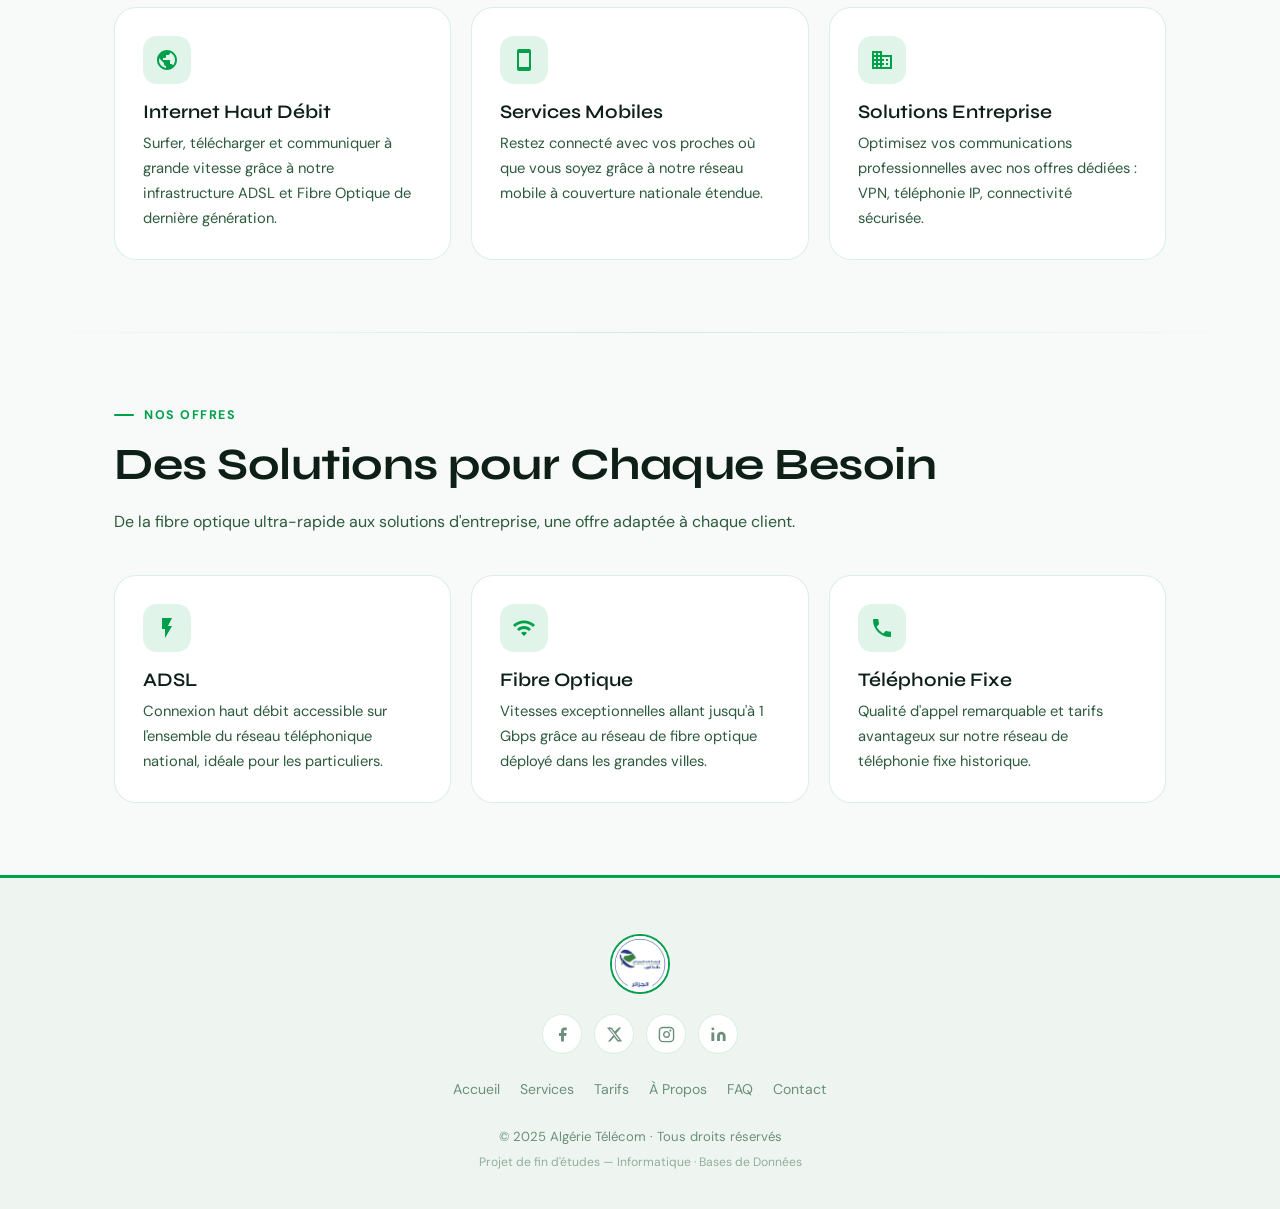
==== commit 76fd3d44: "Refactor flash info and animation styles in HTML" ====
--- a/index.html
+++ b/index.html
@@ -392,27 +392,23 @@
     }
 
     .contenu-defilant {
-      display: inline-block;
-      padding-left: 100%;
+      display: flex;
+      white-space: nowrap;
       animation: defilement 20s linear infinite;
-      white-space: nowrap;
-      position: relative;
-      z-index: 1;
     }
 
     .contenu-defilant:hover {
       animation-play-state: paused;
-      /* Pause quand on passe la souris */
+    }
+
+    .contenu-defilant span {
+      flex-shrink: 0;
+      padding-right: 2rem;
     }
 
     @keyframes defilement {
-      0% {
-        transform: translate(0, 0);
-      }
-
-      100% {
-        transform: translate(-100%, 0);
-      }
+      0%   { transform: translateX(0); }
+      100% { transform: translateX(-50%); }
     }
   </style>
 
@@ -495,19 +491,19 @@
     </div>
   </section>
 
-  <div class="flash-info" style="border-radius: 50px;" title="🚨Alerte!🚨">
-    <span class="flash-alert-label">Alerte</span>
+  <div class="flash-info" style="border-radius: 50px;" data-i18n-title="flash.alert.title" title="🚨Alerte!🚨">
+    <span class="flash-alert-label" data-i18n="flash.alert.label">Alerte</span>
     <div class="contenu-defilant">
-      📢 PROMOTION : Profitez de -20% sur nos offres fibre jusqu'à la fin du mois ! | ⚡ Algérie Télécom : Plus proche de
-      vous._________________|________________ à l'occasion de la fête de l'indépendance, profitez de -15% sur nos offres
-      fibre jusqu'à la fin du mois ! | ⚡ Algérie Télécom : Plus proche de vous.
+      <span data-i18n="flash.alert.text">📢 PROMOTION : Profitez de -20% sur nos offres fibre jusqu'à la fin du mois ! | ⚡ Algérie Télécom : Plus proche de vous._________________|________________ à l'occasion de la fête de l'indépendance, profitez de -15% sur nos offres fibre jusqu'à la fin du mois ! | ⚡ Algérie Télécom : Plus proche de vous.</span>
+      <span aria-hidden="true" data-i18n="flash.alert.text">📢 PROMOTION : Profitez de -20% sur nos offres fibre jusqu'à la fin du mois ! | ⚡ Algérie Télécom : Plus proche de vous._________________|________________ à l'occasion de la fête de l'indépendance, profitez de -15% sur nos offres fibre jusqu'à la fin du mois ! | ⚡ Algérie Télécom : Plus proche de vous.</span>
     </div>
   </div>
+
 
   <!-- ── Stats ── -->
   <div class="stats-row">
     <div class="stat-box">
-      <span class="stat-number">15M+</span>
+      <span class="stat-number" data-i18n="stat.N_abonnes">15M+</span>
       <span class="stat-label" data-i18n="stat.abonnes">Abonnés</span>
     </div>
     <div class="stat-box">
@@ -515,11 +511,11 @@
       <span class="stat-label" data-i18n="stat.wilayas">Wilayas couvertes</span>
     </div>
     <div class="stat-box">
-      <span class="stat-number">1 Gbps</span>
+      <span class="stat-number" data-i18n="stat.debit">1 Gbps</span>
       <span class="stat-label" data-i18n="stat.fibre">Fibre Optique</span>
     </div>
     <div class="stat-box">
-      <span class="stat-number">24/7</span>
+      <span class="stat-number" data-i18n="stat.support_num">24/7</span>
       <span class="stat-label" data-i18n="stat.support">Support Client</span>
     </div>
   </div>
@@ -781,8 +777,36 @@
     userInput.addEventListener('keypress', e => { if (e.key === 'Enter') handleSend(); });
   </script>
 
-  <script src="i18j.js"></script>
+  <script src="i18n.js"></script>
   <script src="main.js"></script>
+
+  <script>
+  (function() {
+    function setFlashInfo(lang) {
+      var t = window.AT_TRANSLATIONS?.[lang];
+      if (!t) return;
+      var label = document.querySelector('.flash-alert-label');
+      var text = document.querySelector('.contenu-defilant span');
+      var info = document.querySelector('.flash-info');
+      if (label) label.textContent = t['flash.alert.label'] || 'Alerte';
+      if (text) text.textContent = t['flash.alert.text'] || '';
+      if (info) info.title = t['flash.alert.title'] || 'Alerte';
+    }
+
+    var currentLang = localStorage.getItem('at-lang') || 'fr';
+    setFlashInfo(currentLang);
+
+    document.querySelectorAll('.lang-option').forEach(function(btn) {
+      btn.addEventListener('click', function() {
+        var lang = this.getAttribute('data-lang');
+        setFlashInfo(lang);
+      });
+    });
+
+    document.addEventListener('at:langchange', function(e) {
+      setFlashInfo(e.detail.lang);
+    });
+  })();
+  </script>
 </body>
-
 </html>
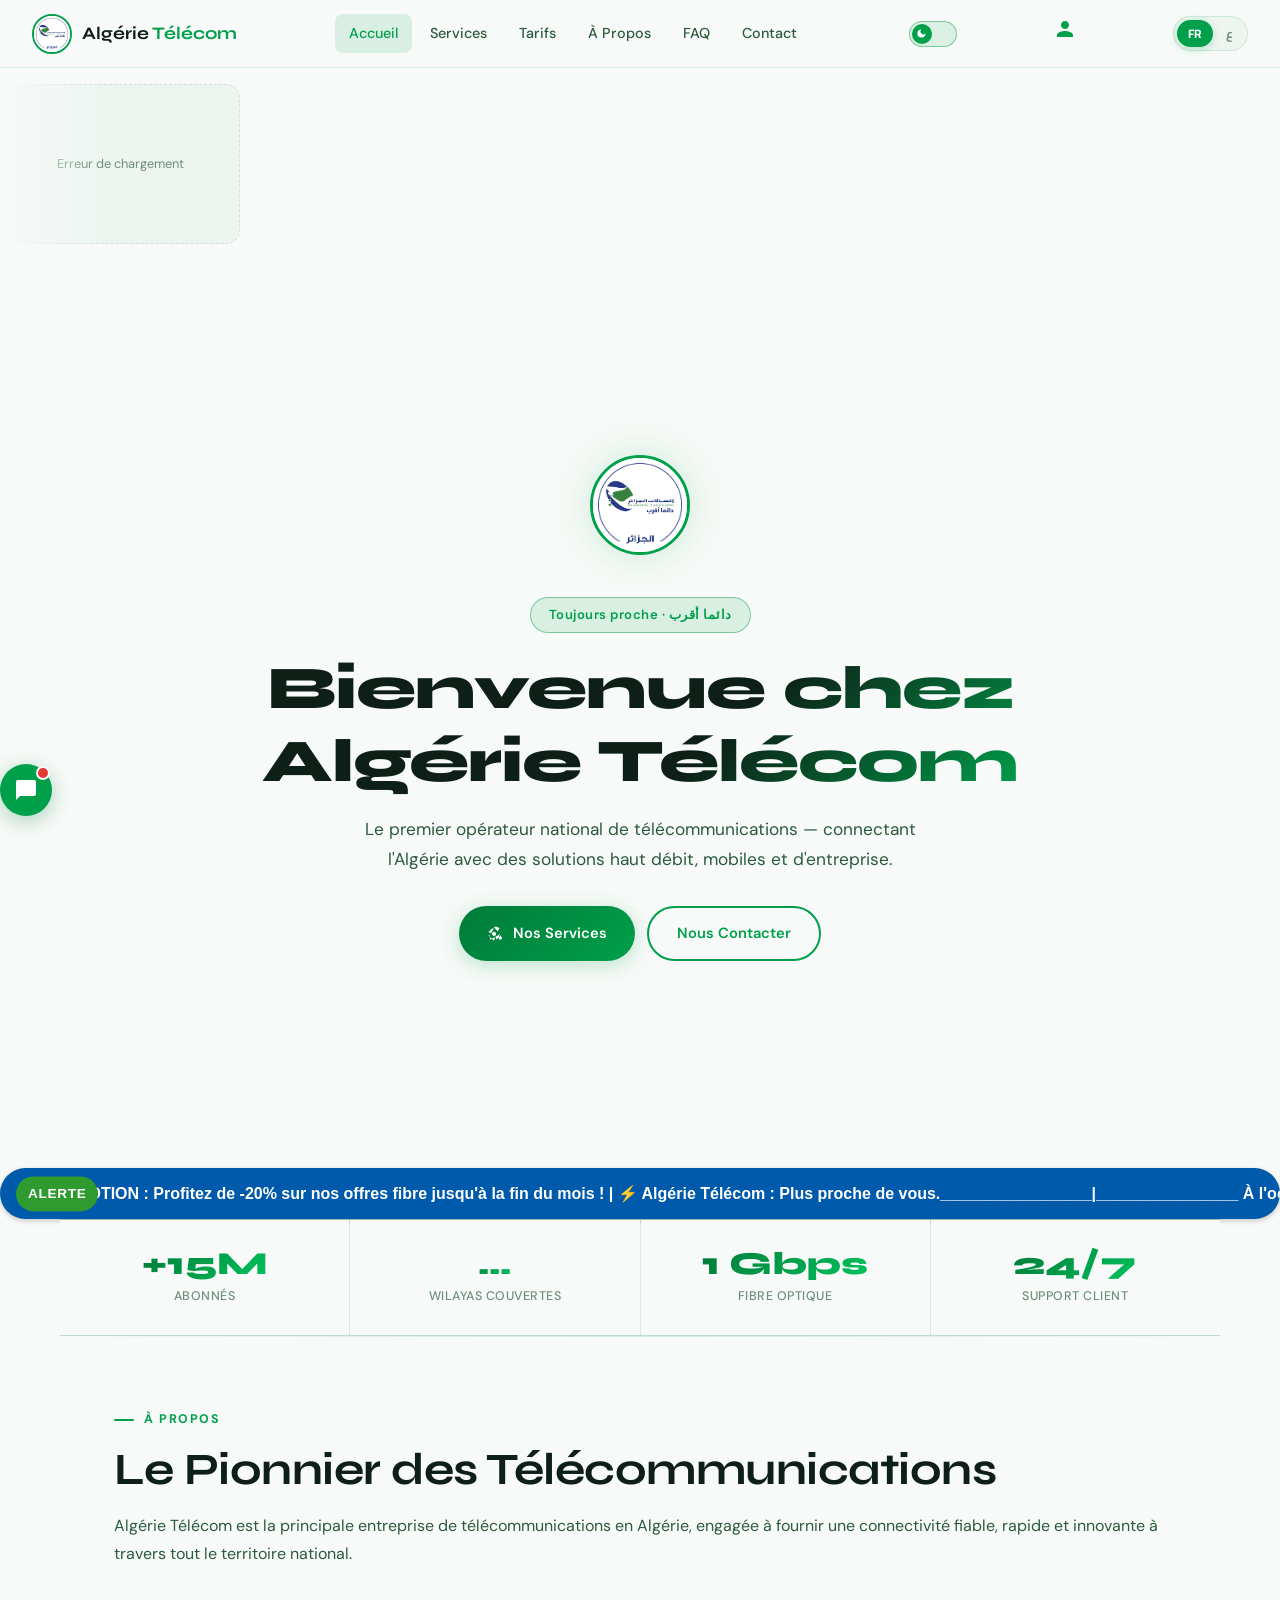
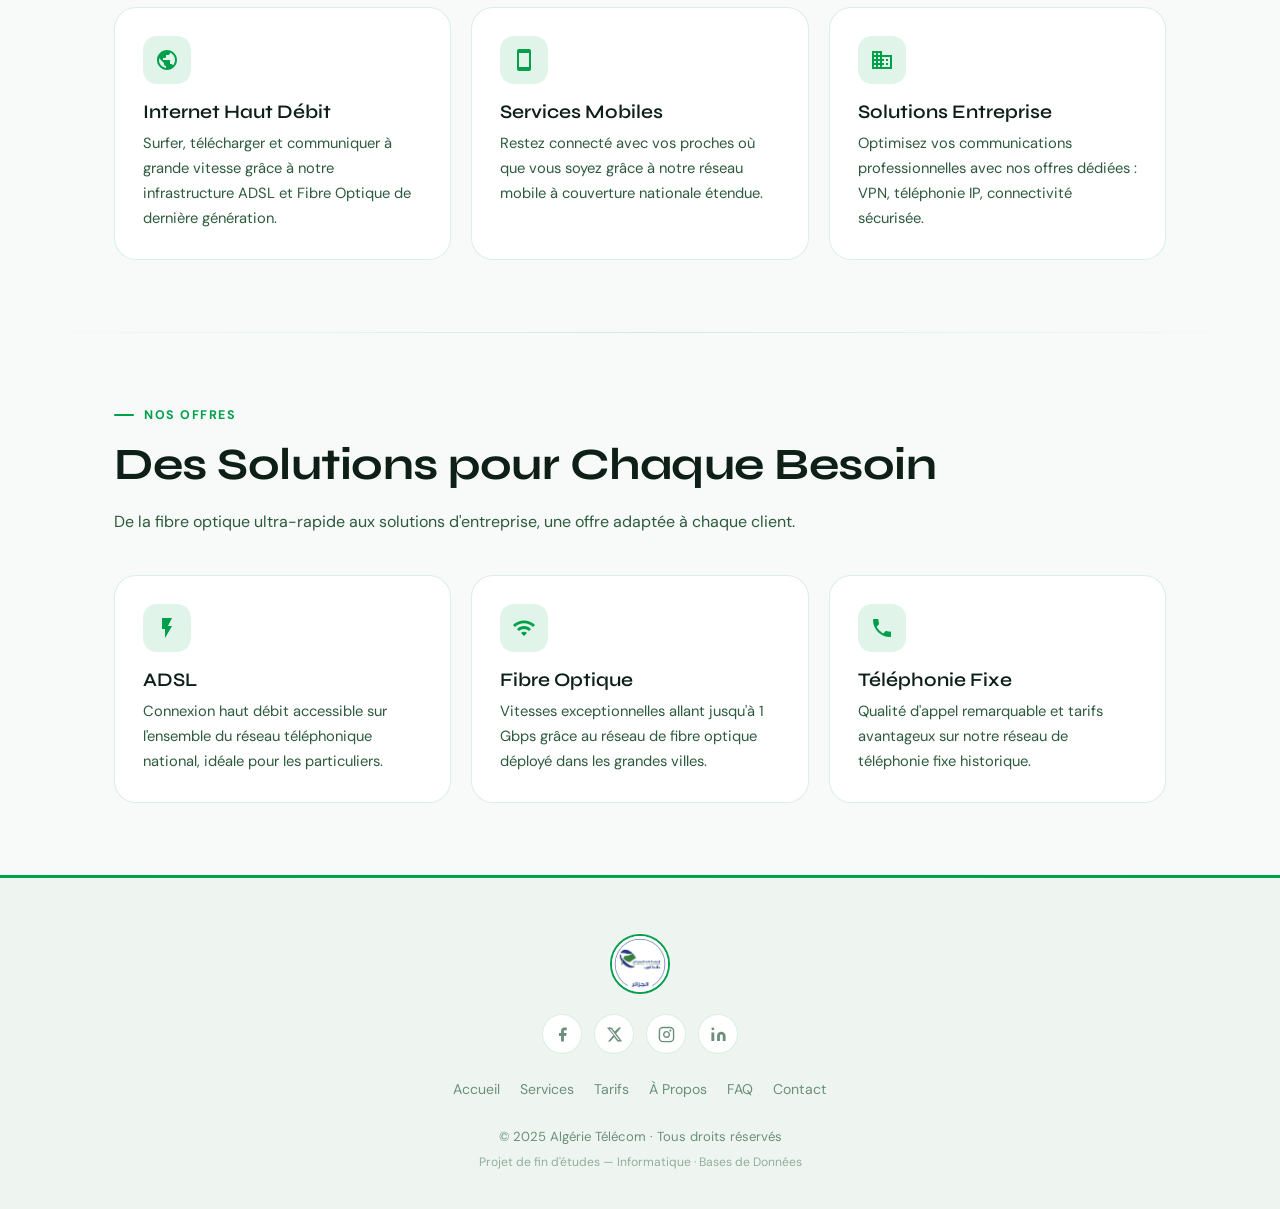
==== commit aacf0684: "Modify index.html for stylesheet versioning and user icon Updated stylesheet link to include version" ====
--- a/index.html
+++ b/index.html
@@ -7,7 +7,7 @@
   <meta name="description"
     content="Algérie Télécom — Le premier opérateur national de télécommunications connectant l'Algérie avec des solutions haut débit, mobiles et d'entreprise.">
   <title>Algérie Télécom — Accueil</title>
-  <link rel="stylesheet" href="style.css">
+  <link rel="stylesheet" href="style.css?v=2">
   <style>
     /* ── Chat Widget ─────────────────────────────────────────── */
 
@@ -448,6 +448,11 @@
         </div>
       </div>
     </button>
+    <a href="test.php" class="nav-user-icon" aria-label="Espace client" title="Espace client">
+      <svg viewBox="0 0 24 24" width="20" height="20" fill="currentColor">
+        <path d="M12 12c2.7 0 4.8-2.1 4.8-4.8S14.7 2.4 12 2.4 7.2 4.5 7.2 7.2 9.3 12 12 12zm0 2.4c-3.2 0-9.6 1.6-9.6 4.8v2.4h19.2v-2.4c0-3.2-6.4-4.8-9.6-4.8z"/>
+      </svg>
+    </a>
     <div class="lang-toggle-group" role="group" aria-label="Langue / لغة">
       <button class="lang-option active" data-lang="fr">FR</button>
       <button class="lang-option" data-lang="ar">ع</button>
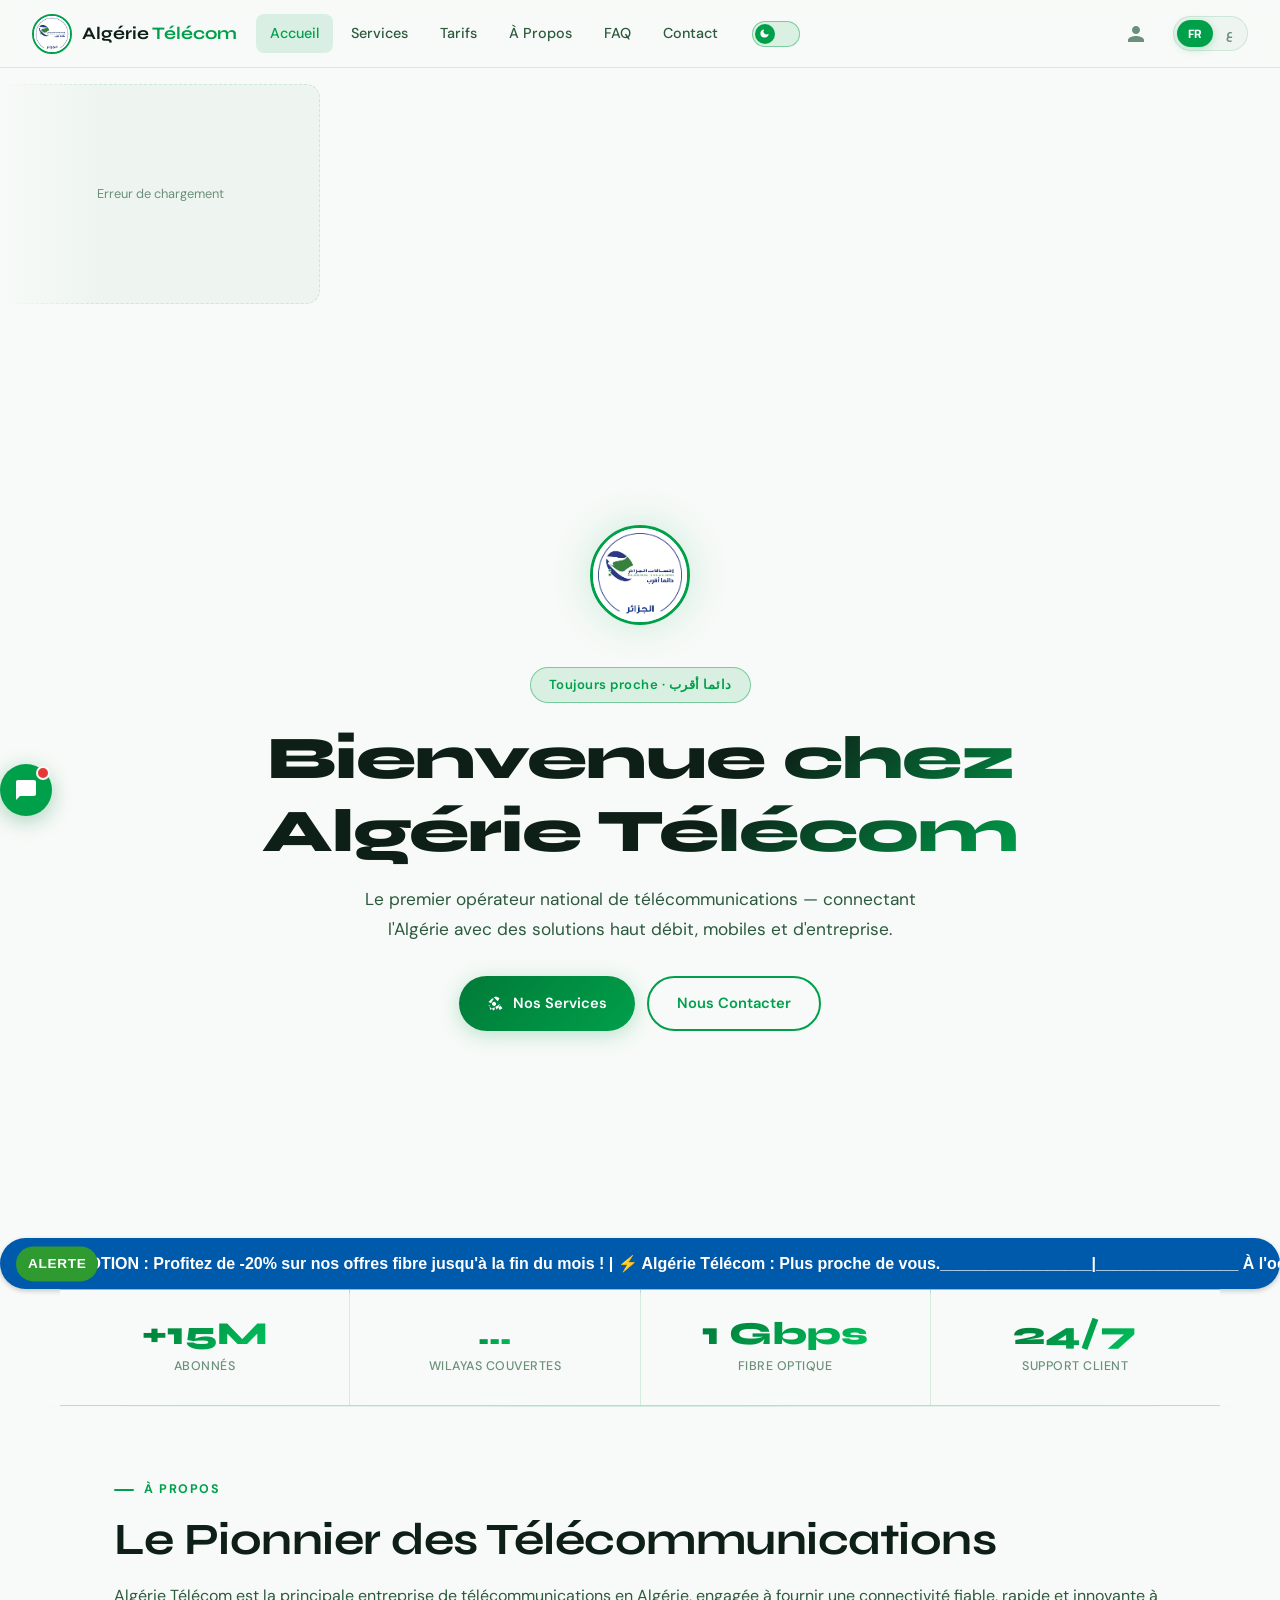
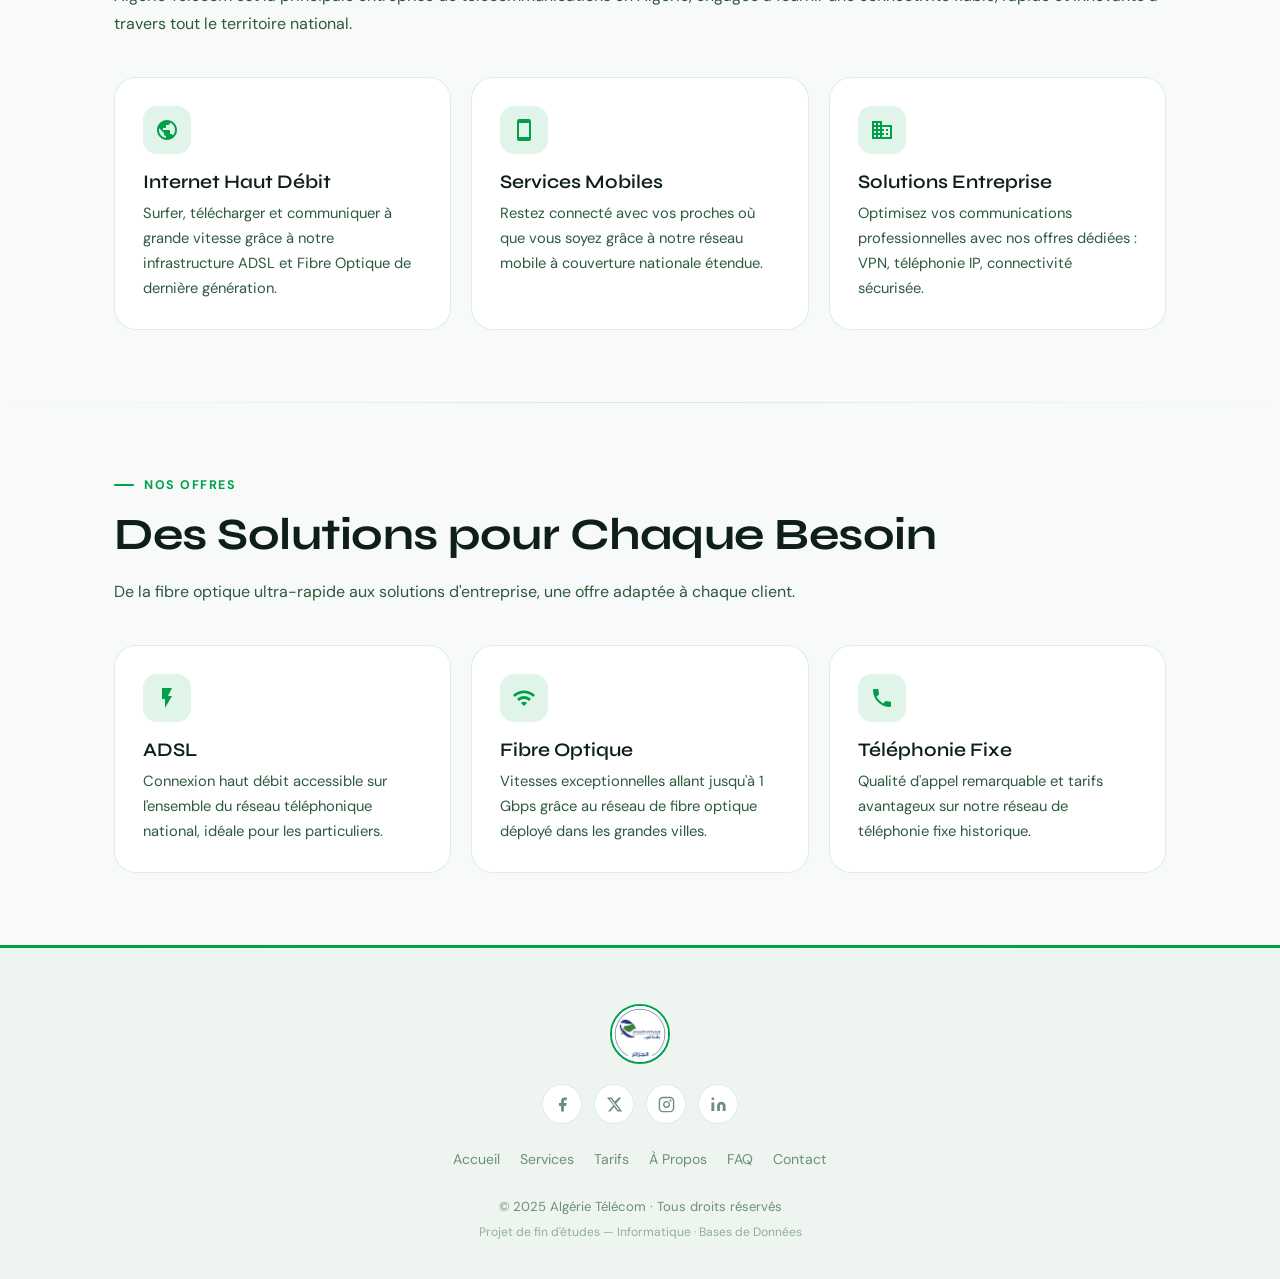
==== commit 81277f64: "Add files via upload" ====
--- a/index.html
+++ b/index.html
@@ -1,817 +1,817 @@
-<!DOCTYPE html>
-<html lang="fr">
-
-<head>
-  <meta charset="UTF-8">
-  <meta name="viewport" content="width=device-width, initial-scale=1.0">
-  <meta name="description"
-    content="Algérie Télécom — Le premier opérateur national de télécommunications connectant l'Algérie avec des solutions haut débit, mobiles et d'entreprise.">
-  <title>Algérie Télécom — Accueil</title>
-  <link rel="stylesheet" href="style.css?v=2">
-  <style>
-    /* ── Chat Widget ─────────────────────────────────────────── */
-
-    /* Bouton toggle (bas-gauche, juste au-dessus du scroll-to-top) */
-    .chat-toggle-btn {
-      position: fixed;
-      bottom: 84px;
-      /* au-dessus du scroll-to-top (~52px + gap) */
-      left: px;
-      z-index: 1100;
-      width: 52px;
-      height: 52px;
-      border-radius: 50%;
-      background: var(--at-green);
-      color: #fff;
-      border: none;
-      cursor: pointer;
-      display: flex;
-      align-items: center;
-      justify-content: center;
-      box-shadow: 0 4px 20px var(--at-green-glow), var(--shadow-md);
-      transition: background var(--t), transform var(--t), box-shadow var(--t);
-    }
-
-    .chat-toggle-btn:hover {
-      background: var(--at-green-light);
-      transform: scale(1.08);
-      box-shadow: 0 6px 28px var(--at-green-glow);
-    }
-
-    .chat-toggle-btn svg {
-      width: 24px;
-      height: 24px;
-      fill: #fff;
-      transition: opacity var(--t), transform var(--t);
-    }
-
-    /* icône "fermer" cachée par défaut */
-    .chat-toggle-btn .icon-close {
-      display: none;
-    }
-
-    .chat-toggle-btn.is-open .icon-chat {
-      display: none;
-    }
-
-    .chat-toggle-btn.is-open .icon-close {
-      display: block;
-    }
-
-    /* Bulle de notification (1 message non lu) */
-    .chat-toggle-btn .chat-badge {
-      position: absolute;
-      top: 2px;
-      right: 2px;
-      width: 14px;
-      height: 14px;
-      border-radius: 50%;
-      background: #e53935;
-      border: 2px solid var(--bg-base);
-      display: block;
-      transition: opacity var(--t);
-    }
-
-    .chat-toggle-btn.is-open .chat-badge {
-      display: none;
-    }
-
-    /* Fenêtre de chat */
-    .chat-container {
-      position: fixed;
-      bottom: 148px;
-      /* juste au-dessus du bouton toggle */
-      left: 24px;
-      z-index: 1099;
-      width: min(360px, calc(100vw - 48px));
-      height: 480px;
-      background: var(--bg-card);
-      border-radius: var(--r-lg);
-      box-shadow: var(--shadow-lg), 0 0 0 1px var(--border);
-      display: flex;
-      flex-direction: column;
-      overflow: hidden;
-      font-family: 'DM Sans', sans-serif;
-
-      /* Animation ouverture/fermeture */
-      transform-origin: bottom left;
-      transform: scale(0.85) translateY(16px);
-      opacity: 0;
-      pointer-events: none;
-      transition: transform 0.28s cubic-bezier(0.4, 0, 0.2, 1),
-        opacity 0.28s cubic-bezier(0.4, 0, 0.2, 1);
-    }
-
-    .chat-container.is-open {
-      transform: scale(1) translateY(0);
-      opacity: 1;
-      pointer-events: all;
-    }
-
-    /* En-tête */
-    .chat-header {
-      background: linear-gradient(135deg, var(--at-green) 0%, var(--at-green-dark) 100%);
-      color: #fff;
-      padding: 16px 20px;
-      font-weight: 700;
-      font-size: 0.95rem;
-      display: flex;
-      align-items: center;
-      gap: 10px;
-      letter-spacing: 0.01em;
-      flex-shrink: 0;
-    }
-
-    .mini-logo {
-      width: 45px;
-      height: 45px;
-      background: white;
-      border-radius: 50%;
-      display: flex;
-      align-items: center;
-      justify-content: center;
-      overflow: hidden;
-      flex-shrink: 0;
-      /* Empêche
-I 'écrasement */
-    }
-
-    .mini-logo img {
-      width: 80%;
-      /* L'image
-prend 80% du rond blanc */
-      height: auto;
-      object-fit: contain;
-    }
-
-    .chat-header-info {
-      flex: 1;
-    }
-
-    .chat-header-name {
-      font-size: 0.9rem;
-      font-weight: 700;
-      line-height: 1.2;
-    }
-
-    .chat-header-status {
-      font-size: 0.73rem;
-      font-weight: 400;
-      opacity: 0.85;
-      display: flex;
-      align-items: center;
-      gap: 5px;
-    }
-
-    .chat-header-status::before {
-      content: '';
-      width: 7px;
-      height: 7px;
-      border-radius: 50%;
-      background: #4ade80;
-      display: inline-block;
-    }
-
-    /* Zone messages */
-    .chat-messages {
-      flex: 1;
-      padding: 16px;
-      overflow-y: auto;
-      display: flex;
-      flex-direction: column;
-      gap: 10px;
-      background: var(--bg-base);
-      scrollbar-width: thin;
-      scrollbar-color: var(--border) transparent;
-    }
-
-    .chat-messages::-webkit-scrollbar {
-      width: 4px;
-    }
-
-    .chat-messages::-webkit-scrollbar-track {
-      background: transparent;
-    }
-
-    .chat-messages::-webkit-scrollbar-thumb {
-      background: var(--border);
-      border-radius: 4px;
-    }
-
-    /* Bulles */
-    .message {
-      max-width: 82%;
-      padding: 10px 14px;
-      border-radius: 18px;
-      font-size: 0.875rem;
-      line-height: 1.5;
-      word-break: break-word;
-      animation: msgIn 0.2s ease;
-    }
-
-    @keyframes msgIn {
-      from {
-        opacity: 0;
-        transform: translateY(6px);
-      }
-
-      to {
-        opacity: 1;
-        transform: translateY(0);
-      }
-    }
-
-    .message.bot {
-      background: var(--bg-card);
-      color: var(--text-primary);
-      align-self: flex-start;
-      border-bottom-left-radius: 4px;
-      box-shadow: var(--shadow-sm);
-      border: 1px solid var(--border);
-    }
-
-    .message.user {
-      background: var(--at-green);
-      color: #fff;
-      align-self: flex-end;
-      border-bottom-right-radius: 4px;
-      box-shadow: 0 2px 8px var(--at-green-glow);
-    }
-
-    .message.rtl {
-      direction: rtl;
-      text-align: right;
-    }
-
-    /* Indicateur "en train d'écrire…" */
-    .typing-indicator {
-      display: flex;
-      gap: 5px;
-      align-items: center;
-      padding: 10px 14px;
-      background: var(--bg-card);
-      border: 1px solid var(--border);
-      border-radius: 18px;
-      border-bottom-left-radius: 4px;
-      align-self: flex-start;
-      box-shadow: var(--shadow-sm);
-    }
-
-    .typing-indicator span {
-      width: 7px;
-      height: 7px;
-      border-radius: 50%;
-      background: var(--at-green);
-      opacity: 0.4;
-      animation: typing 1.2s infinite;
-    }
-
-    .typing-indicator span:nth-child(2) {
-      animation-delay: 0.2s;
-    }
-
-    .typing-indicator span:nth-child(3) {
-      animation-delay: 0.4s;
-    }
-
-    @keyframes typing {
-
-      0%,
-      80%,
-      100% {
-        opacity: 0.25;
-        transform: scale(0.8);
-      }
-
-      40% {
-        opacity: 1;
-        transform: scale(1);
-      }
-    }
-
-    /* Zone de saisie */
-    .chat-input-area {
-      padding: 12px 14px;
-      border-top: 1px solid var(--border);
-      display: flex;
-      gap: 8px;
-      align-items: center;
-      background: var(--bg-card);
-      flex-shrink: 0;
-    }
-
-    .chat-input-area input {
-      flex: 1;
-      border: 1px solid var(--border);
-      border-radius: var(--r-xl);
-      padding: 10px 16px;
-      outline: none;
-      font-size: 0.875rem;
-      font-family: 'DM Sans', sans-serif;
-      background: var(--bg-subtle);
-      color: var(--text-primary);
-      transition: border-color var(--t), background var(--t);
-    }
-
-    .chat-input-area input:focus {
-      border-color: var(--at-green);
-      background: var(--bg-card);
-    }
-
-    .chat-input-area input::placeholder {
-      color: var(--text-muted);
-    }
-
-    .chat-input-area button {
-      width: 40px;
-      height: 40px;
-      border-radius: 50%;
-      border: none;
-      background: var(--at-green);
-      color: #fff;
-      cursor: pointer;
-      display: flex;
-      align-items: center;
-      justify-content: center;
-      flex-shrink: 0;
-      transition: background var(--t), transform var(--t);
-    }
-
-    .chat-input-area button:hover {
-      background: var(--at-green-light);
-      transform: scale(1.08);
-    }
-
-    .chat-input-area button svg {
-      width: 18px;
-      height: 18px;
-      fill: #fff;
-    }
-
-    /* Dark mode — ajustements spécifiques chat */
-    body.dark-mode .message.bot {
-      background: var(--bg-card);
-    }
-
-    body.dark-mode .chat-input-area input {
-      background: var(--bg-subtle);
-    }
-
-    /* Style du bandeau */
-    .flash-info {
-      width: 100%;
-      background-color: #005aab;
-      /* Bleu institutionnel */
-      color: #ffffff;
-      font-family: Arial, sans-serif;
-      font-weight: bold;
-      padding: 12px 16px;
-      overflow: hidden;
-      box-shadow: 0 2px 5px rgba(0, 0, 0, 0.2);
-      position: relative;
-      min-height: 48px;
-    }
-
-    .flash-alert-label {
-      position: absolute;
-      top: 50%;
-      left: 16px;
-      transform: translateY(-50%);
-      display: inline-flex;
-      align-items: center;
-      justify-content: center;
-      min-width: 80px;
-      padding: 6px 12px;
-      border-radius: 999px;
-      background-color: #2f9a30;
-      color: #ffffff;
-      font-size: 0.85rem;
-      text-transform: uppercase;
-      letter-spacing: 0.05em;
-      z-index: 2;
-    }
-
-    .contenu-defilant {
-      display: flex;
-      white-space: nowrap;
-      animation: defilement 20s linear infinite;
-    }
-
-    .contenu-defilant:hover {
-      animation-play-state: paused;
-    }
-
-    .contenu-defilant span {
-      flex-shrink: 0;
-      padding-right: 2rem;
-    }
-
-    @keyframes defilement {
-      0%   { transform: translateX(0); }
-      100% { transform: translateX(-50%); }
-    }
-  </style>
-
-
-</head>
-
-<body>
-  <script>if (localStorage.getItem('at-theme') === 'dark') document.body.classList.add('dark-mode');</script>
-
-  <!-- ── Navigation ── -->
-  <nav class="navbar">
-    <a href="index.html" class="nav-brand">
-      <img src="AlgerieTelecom.png" alt="Logo Algérie Télécom" class="nav-logo">
-      <span class="nav-title">Algérie <span>Télécom</span></span>
-    </a>
-    <ul class="nav-links">
-      <li><a href="index.html" class="active">Accueil</a></li>
-      <li><a href="services.html">Services</a></li>
-      <li><a href="tarif.html">Tarifs</a></li>
-      <li><a href="about.html">À Propos</a></li>
-      <li><a href="faq.html">FAQ</a></li>
-      <li><a href="contact.html">Contact</a></li>
-    </ul>
-    <button id="theme-toggle-btn" class="theme-toggle" aria-label="Basculer thème clair/sombre"
-      title="Changer de thème">
-      <div class="theme-toggle-track">
-        <div class="theme-toggle-thumb">
-          <!-- moon (dark mode icon) -->
-          <svg class="theme-toggle-icon icon-moon" viewBox="0 0 24 24">
-            <path d="M21 12.79A9 9 0 1 1 11.21 3a7 7 0 0 0 9.79 9.79z" />
-          </svg>
-          <!-- sun (light mode icon) -->
-          <svg class="theme-toggle-icon icon-sun" viewBox="0 0 24 24">
-            <path
-              d="M12 4a8 8 0 1 0 0 16A8 8 0 0 0 12 4zm0-2a1 1 0 0 1 1 1v1a1 1 0 0 1-2 0V3a1 1 0 0 1 1-1zm0 18a1 1 0 0 1 1 1v1a1 1 0 0 1-2 0v-1a1 1 0 0 1 1-1zm9-9h1a1 1 0 0 1 0 2h-1a1 1 0 0 1 0-2zM3 12H2a1 1 0 0 1 0-2h1a1 1 0 0 1 0 2zm15.364-6.364.707-.707a1 1 0 1 1 1.414 1.414l-.707.707a1 1 0 0 1-1.414-1.414zM4.929 18.364l-.707.707a1 1 0 0 1-1.414-1.414l.707-.707a1 1 0 0 1 1.414 1.414zM18.364 19.07l.707.707a1 1 0 0 1-1.414 1.414l-.707-.707a1 1 0 0 1 1.414-1.414zM5.636 5.636 4.929 4.93a1 1 0 0 1 1.414-1.414l.707.707A1 1 0 1 1 5.636 5.636z" />
-          </svg>
-        </div>
-      </div>
-    </button>
-    <a href="test.php" class="nav-user-icon" aria-label="Espace client" title="Espace client">
-      <svg viewBox="0 0 24 24" width="20" height="20" fill="currentColor">
-        <path d="M12 12c2.7 0 4.8-2.1 4.8-4.8S14.7 2.4 12 2.4 7.2 4.5 7.2 7.2 9.3 12 12 12zm0 2.4c-3.2 0-9.6 1.6-9.6 4.8v2.4h19.2v-2.4c0-3.2-6.4-4.8-9.6-4.8z"/>
-      </svg>
-    </a>
-    <div class="lang-toggle-group" role="group" aria-label="Langue / لغة">
-      <button class="lang-option active" data-lang="fr">FR</button>
-      <button class="lang-option" data-lang="ar">ع</button>
-    </div>
-    <button class="hamburger" aria-label="Menu">
-      <span></span><span></span><span></span>
-    </button>
-  </nav>
-
-  <div class="page-wrapper">
-
-    <!-- ── Image Slider ── -->
-    <div class="slider-section">
-      <div class="slider-track-wrapper" id="slider-track">
-        <div class="slider-img-card no-img">Chargement…</div>
-      </div>
-    </div>
-  </div>
-
-  <!-- ── Hero ── -->
-  <section class="hero">
-    <div class="hero-glow"></div>
-    <div style="width:100%;max-width:760px;margin:0 auto;text-align:center;">
-      <img src="AlgerieTelecom.png" alt="Algérie Télécom" class="hero-logo">
-      <div class="hero-badge" style="margin-top:22px;" data-i18n="hero.badge">Toujours proche · دائما أقرب</div>
-      <h1><span data-i18n="hero.title.line1">Bienvenue chez</span><br><span data-i18n="hero.title.line2">Algérie
-          Télécom</span></h1>
-      <p data-i18n="hero.desc">Le premier opérateur national de télécommunications — connectant l'Algérie avec des
-        solutions haut débit,
-        mobiles et d'entreprise.</p>
-      <div style="display:flex;gap:12px;justify-content:center;flex-wrap:wrap;margin-top:8px;">
-        <a href="services.html" class="btn btn-primary">
-          <svg viewBox="0 0 24 24">
-            <path
-              d="M9.19 6.35c-2.04 2.29-3.44 5.58-3.57 5.89L2 10.69l4.05-4.05c.47-.47 1.15-.65 1.81-.51l1.33.22zM11.17 17c.31-.13 3.58-1.53 5.87-3.57l.22 1.32c.14.66-.04 1.34-.51 1.81L12.7 20.5l-1.53-3.5zm5.56-11.19c-2.08-2.08-5.15-2.66-7.53-1.44L14.33 9.5l2.4-3.69zm-9.28 9.28c-1.08-1.08-1.08-2.83 0-3.91s2.83-1.08 3.91 0 1.08 2.83 0 3.91-2.83 1.08-3.91 0zM16.7 13.87c-1.22 2.38-1.8 5.45.28 7.53l3.69-2.4-4.13-5.13zm-13.57.28L2 15.28 8.72 22l1.13-1.13c.47-.47.65-1.15.51-1.81l-.22-1.33c-.31.13-3.58 1.53-5.87 3.57z" />
-          </svg>
-          <span data-i18n="hero.btn.services">Nos Services</span>
-        </a>
-        <a href="contact.html" class="btn btn-outline" data-i18n="hero.btn.contact">Nous Contacter</a>
-      </div>
-    </div>
-  </section>
-
-  <div class="flash-info" style="border-radius: 50px;" data-i18n-title="flash.alert.title" title="🚨Alerte!🚨">
-    <span class="flash-alert-label" data-i18n="flash.alert.label">Alerte</span>
-    <div class="contenu-defilant">
-      <span data-i18n="flash.alert.text">📢 PROMOTION : Profitez de -20% sur nos offres fibre jusqu'à la fin du mois ! | ⚡ Algérie Télécom : Plus proche de vous._________________|________________ à l'occasion de la fête de l'indépendance, profitez de -15% sur nos offres fibre jusqu'à la fin du mois ! | ⚡ Algérie Télécom : Plus proche de vous.</span>
-      <span aria-hidden="true" data-i18n="flash.alert.text">📢 PROMOTION : Profitez de -20% sur nos offres fibre jusqu'à la fin du mois ! | ⚡ Algérie Télécom : Plus proche de vous._________________|________________ à l'occasion de la fête de l'indépendance, profitez de -15% sur nos offres fibre jusqu'à la fin du mois ! | ⚡ Algérie Télécom : Plus proche de vous.</span>
-    </div>
-  </div>
-
-
-  <!-- ── Stats ── -->
-  <div class="stats-row">
-    <div class="stat-box">
-      <span class="stat-number" data-i18n="stat.N_abonnes">15M+</span>
-      <span class="stat-label" data-i18n="stat.abonnes">Abonnés</span>
-    </div>
-    <div class="stat-box">
-      <span class="stat-number" id="stat-wilayas">…</span>
-      <span class="stat-label" data-i18n="stat.wilayas">Wilayas couvertes</span>
-    </div>
-    <div class="stat-box">
-      <span class="stat-number" data-i18n="stat.debit">1 Gbps</span>
-      <span class="stat-label" data-i18n="stat.fibre">Fibre Optique</span>
-    </div>
-    <div class="stat-box">
-      <span class="stat-number" data-i18n="stat.support_num">24/7</span>
-      <span class="stat-label" data-i18n="stat.support">Support Client</span>
-    </div>
-  </div>
-
-  <hr class="divider">
-
-  <!-- ── Présentation ── -->
-  <section class="section">
-    <div class="section-label" data-i18n="section.about.label">À Propos</div>
-    <h2 data-i18n-html="section.about.title">Le Pionnier des<br>Télécommunications</h2>
-    <p data-i18n="section.about.desc">Algérie Télécom est la principale entreprise de télécommunications en Algérie,
-      engagée à fournir une
-      connectivité fiable, rapide et innovante à travers tout le territoire national.</p>
-
-    <div class="cards-grid">
-      <div class="card">
-        <div class="card-icon">
-          <svg viewBox="0 0 24 24">
-            <path
-              d="M12 2C6.48 2 2 6.48 2 12s4.48 10 10 10 10-4.48 10-10S17.52 2 12 2zm-1 17.93c-3.95-.49-7-3.85-7-7.93 0-.62.08-1.21.21-1.79L9 15v1c0 1.1.9 2 2 2v1.93zm6.9-2.54c-.26-.81-1-1.39-1.9-1.39h-1v-3c0-.55-.45-1-1-1H8v-2h2c.55 0 1-.45 1-1V7h2c1.1 0 2-.9 2-2v-.41c2.93 1.19 5 4.06 5 7.41 0 2.08-.8 3.97-2.1 5.39z" />
-          </svg>
-        </div>
-        <h3 data-i18n="card.internet.title">Internet Haut Débit</h3>
-        <p data-i18n="card.internet.desc">Surfer, télécharger et communiquer à grande vitesse grâce à notre
-          infrastructure ADSL et Fibre Optique de dernière génération.</p>
-      </div>
-      <div class="card">
-        <div class="card-icon">
-          <svg viewBox="0 0 24 24">
-            <path
-              d="M17 1.01L7 1c-1.1 0-2 .9-2 2v18c0 1.1.9 2 2 2h10c1.1 0 2-.9 2-2V3c0-1.1-.9-1.99-2-1.99zM17 19H7V5h10v14z" />
-          </svg>
-        </div>
-        <h3 data-i18n="card.mobile.title">Services Mobiles</h3>
-        <p data-i18n="card.mobile.desc">Restez connecté avec vos proches où que vous soyez grâce à notre réseau mobile à
-          couverture nationale étendue.</p>
-      </div>
-      <div class="card">
-        <div class="card-icon">
-          <svg viewBox="0 0 24 24">
-            <path
-              d="M12 7V3H2v18h20V7H12zM6 19H4v-2h2v2zm0-4H4v-2h2v2zm0-4H4V9h2v2zm0-4H4V5h2v2zm4 12H8v-2h2v2zm0-4H8v-2h2v2zm0-4H8V9h2v2zm0-4H8V5h2v2zm10 12h-8v-2h2v-2h-2v-2h2v-2h-2V9h8v10zm-2-8h-2v2h2v-2zm0 4h-2v2h2v-2z" />
-          </svg>
-        </div>
-        <h3 data-i18n="card.biz.title">Solutions Entreprise</h3>
-        <p data-i18n="card.biz.desc">Optimisez vos communications professionnelles avec nos offres dédiées : VPN,
-          téléphonie IP, connectivité sécurisée.</p>
-      </div>
-    </div>
-  </section>
-
-  <hr class="divider">
-
-  <!-- ── Nos Offres ── -->
-  <section class="section">
-    <div class="section-label" data-i18n="section.offers.label">Nos Offres</div>
-    <h2 data-i18n-html="section.offers.title">Des Solutions pour<br>Chaque Besoin</h2>
-    <p data-i18n="section.offers.desc">De la fibre optique ultra-rapide aux solutions d'entreprise, une offre adaptée à
-      chaque client.</p>
-
-    <div class="cards-grid">
-      <div class="card">
-        <div class="card-icon">
-          <svg viewBox="0 0 24 24">
-            <path d="M7 2v11h3v9l7-12h-4l4-8z" />
-          </svg>
-        </div>
-        <h3 data-i18n="card.adsl.title">ADSL</h3>
-        <p data-i18n="card.adsl.desc">Connexion haut débit accessible sur l'ensemble du réseau téléphonique national,
-          idéale pour les particuliers.</p>
-      </div>
-      <div class="card">
-        <div class="card-icon">
-          <svg viewBox="0 0 24 24">
-            <path
-              d="M1 9l2 2c4.97-4.97 13.03-4.97 18 0l2-2C16.93 2.93 7.08 2.93 1 9zm8 8l3 3 3-3c-1.65-1.66-4.34-1.66-6 0zm-4-4l2 2c2.76-2.76 7.24-2.76 10 0l2-2C15.14 9.14 8.87 9.14 5 13z" />
-          </svg>
-        </div>
-        <h3 data-i18n="card.fibre.title">Fibre Optique</h3>
-        <p data-i18n="card.fibre.desc">Vitesses exceptionnelles allant jusqu'à 1 Gbps grâce au réseau de fibre optique
-          déployé dans les grandes villes.</p>
-      </div>
-      <div class="card">
-        <div class="card-icon">
-          <svg viewBox="0 0 24 24">
-            <path
-              d="M6.62 10.79c1.44 2.83 3.76 5.14 6.59 6.59l2.2-2.2c.27-.27.67-.36 1.02-.24 1.12.37 2.33.57 3.57.57.55 0 1 .45 1 1V20c0 .55-.45 1-1 1-9.39 0-17-7.61-17-17 0-.55.45-1 1-1h3.5c.55 0 1 .45 1 1 0 1.25.2 2.45.57 3.57.11.35.03.74-.25 1.02l-2.2 2.2z" />
-          </svg>
-        </div>
-        <h3 data-i18n="card.tel.title">Téléphonie Fixe</h3>
-        <p data-i18n="card.tel.desc">Qualité d'appel remarquable et tarifs avantageux sur notre réseau de téléphonie
-          fixe historique.</p>
-      </div>
-    </div>
-  </section>
-
-  <!-- ── Footer ── -->
-  <footer class="footer">
-    <img src="AlgerieTelecom.png" alt="Logo" class="footer-logo-img">
-    <div class="footer-social">
-      <a href="https://www.facebook.com/AlgerieTelecom/?locale=fr_FR" title="Facebook" aria-label="Facebook"><svg
-          viewBox="0 0 24 24" fill="currentColor" stroke="none">
-          <path d="M18 2h-3a5 5 0 0 0-5 5v3H7v4h3v8h4v-8h3l1-4h-4V7a1 1 0 0 1 1-1h3z" />
-        </svg></a>
-      <a href="https://x.com/Algerie_Telecom" title="Twitter" aria-label="Twitter"><svg viewBox="0 0 24 24"
-          fill="currentColor" stroke="none">
-          <path
-            d="M18.244 2.25h3.308l-7.227 8.26 8.502 11.24H16.17l-4.714-6.231-5.401 6.231H2.746l7.73-8.835L1.254 2.25H8.08l4.259 5.63L18.245 2.25zm-1.161 17.52h1.833L7.084 4.126H5.117z" />
-        </svg></a>
-      <a href="https://www.instagram.com/algerietelecom" title="Instagram" aria-label="Instagram"><svg
-          viewBox="0 0 24 24" fill="none" stroke="currentColor" stroke-width="2" stroke-linecap="round"
-          stroke-linejoin="round">
-          <rect x="2" y="2" width="20" height="20" rx="5" />
-          <path d="M16 11.37A4 4 0 1 1 12.63 8 4 4 0 0 1 16 11.37z" />
-          <line x1="17.5" y1="6.5" x2="17.51" y2="6.5" stroke-width="3" />
-        </svg></a>
-      <a href="https://www.linkedin.com/company/algerie-telecom-/?originalSubdomain=dz" title="LinkedIn"
-        aria-label="LinkedIn"><svg viewBox="0 0 24 24" fill="currentColor" stroke="none">
-          <path d="M16 8a6 6 0 0 1 6 6v7h-4v-7a2 2 0 0 0-2-2 2 2 0 0 0-2 2v7h-4v-7a6 6 0 0 1 6-6zM2 9h4v12H2z" />
-          <circle cx="4" cy="4" r="2" />
-        </svg></a>
-    </div>
-    <nav class="footer-nav-links" aria-label="Pied de page">
-      <a href="index.html">Accueil</a>
-      <a href="services.html">Services</a>
-      <a href="tarif.html">Tarifs</a>
-      <a href="about.html">À Propos</a>
-      <a href="faq.html">FAQ</a>
-      <a href="contact.html">Contact</a>
-    </nav>
-    <div class="footer-copy">© 2025 Algérie Télécom · Tous droits réservés</div>
-    <div class="footer-thesis">Projet de fin d'études — Informatique · Bases de Données</div>
-  </footer>
-
-  </div>
-
-  <button class="scroll-to-top" title="Retour au sommet" aria-label="Haut de page">
-    <svg viewBox="0 0 24 24">
-      <path d="M7.41 15.41L12 10.83l4.59 4.58L18 14l-6-6-6 6z" />
-    </svg>
-  </button>
-
-  <!-- ── Chat Toggle Button ── -->
-  <button class="chat-toggle-btn" id="chatToggleBtn" aria-label="Ouvrir l'assistant virtuel" title="Assistant Virtuel">
-    <span class="chat-badge" aria-hidden="true"></span>
-    <!-- Icône chat -->
-    <svg class="icon-chat" viewBox="0 0 24 24" xmlns="http://www.w3.org/2000/svg">
-      <path d="M2 4c0-1.1.9-2 2-2h16c1.1 0 2 .9 2 2v12c0 1.1-.9 2-2 2H6l-4 4V4z" />
-
-    </svg>
-    <!-- Icône fermer -->
-    <svg class="icon-close" viewBox="0 0 24 24" xmlns="http://www.w3.org/2000/svg">
-      <path d="M19 6.41L17.59 5 12 10.59 6.41 5 5 6.41 10.59 12 5 17.59 6.41 19 12 13.41 17.59 19 19 17.59 13.41 12z" />
-    </svg>
-  </button>
-
-  <!-- ── Chat Window ── -->
-  <div class="chat-container" id="chatContainer" role="dialog" aria-label="Assistant Virtuel" aria-modal="false">
-    <div class="chat-header">
-      <div class="mini-logo">
-        <img src="Algerie_Telecom.svg.png" alt="Logo">
-      </div>
-      <div class="chat-header-info">
-        <div class="chat-header-name">Assistant Virtuel · المساعد الافتراضي</div>
-        <div class="chat-header-status">En ligne · متاح</div>
-      </div>
-    </div>
-    <div class="chat-messages" id="chatBox">
-      <div class="message bot">Bonjour ! 👋 Comment puis-je vous aider ?<br>مرحبا! كيف يمكنني مساعدتك？</div>
-    </div>
-    <div class="chat-input-area">
-      <input type="text" id="userInput" placeholder="Votre message · رسالتك…" autocomplete="off">
-      <button id="sendBtn" aria-label="Envoyer">
-        <svg viewBox="0 0 24 24">
-          <path d="M2.01 21L23 12 2.01 3 2 10l15 2-15 2z" />
-        </svg>
-      </button>
-    </div>
-  </div>
-
-  <script>
-    /* ── Toggle visibilité du chat ── */
-    const chatToggleBtn = document.getElementById('chatToggleBtn');
-    const chatContainer = document.getElementById('chatContainer');
-
-    chatToggleBtn.addEventListener('click', () => {
-      const isOpen = chatContainer.classList.toggle('is-open');
-      chatToggleBtn.classList.toggle('is-open', isOpen);
-      chatToggleBtn.setAttribute('aria-label', isOpen ? 'Fermer l\'assistant' : 'Ouvrir l\'assistant virtuel');
-      if (isOpen) document.getElementById('userInput').focus();
-    });
-
-    /* ── Logique du chatbot ── */
-    const chatBox = document.getElementById('chatBox');
-    const userInput = document.getElementById('userInput');
-    const sendBtn = document.getElementById('sendBtn');
-
-    function isArabic(text) {
-      return /[\u0600-\u06FF]/.test(text);
-    }
-
-    function addMessage(text, side) {
-      const div = document.createElement('div');
-      div.className = 'message ' + side;
-      if (isArabic(text)) div.classList.add('rtl');
-      div.innerHTML = text;
-      chatBox.appendChild(div);
-      chatBox.scrollTop = chatBox.scrollHeight;
-    }
-
-    function showTyping() {
-      const t = document.createElement('div');
-      t.className = 'typing-indicator';
-      t.id = 'typingIndicator';
-      t.innerHTML = '<span></span><span></span><span></span>';
-      chatBox.appendChild(t);
-      chatBox.scrollTop = chatBox.scrollHeight;
-    }
-
-    function hideTyping() {
-      const t = document.getElementById('typingIndicator');
-      if (t) t.remove();
-    }
-
-    function handleSend() {
-      const text = userInput.value.trim();
-      if (!text) return;
-
-      addMessage(text, 'user');
-      userInput.value = '';
-      showTyping();
-
-      setTimeout(() => {
-        hideTyping();
-        const msg = text.toLowerCase();
-        let response = '';
-
-        if (msg.includes('bonjour') || msg.includes('salut') || msg.includes('سلام') || msg.includes('صباح')) {
-          response = isArabic(text) ? 'مرحبا بك! كيف يمكنني مساعدتك اليوم؟' : 'Bonjour ! Comment puis-je vous aider aujourd\'hui ?';
-        } else if (msg.includes('tarif') || msg.includes('prix Idoom Fibre') || msg.includes('سعر ايدوم فايبر') || msg.includes('أسعار')) {
-          response = isArabic(text) ? 'تبدأ أسعار Idoom Fibre من 2999 دج شهريا بسرعة 15 ميجا.' : 'Nos tarifs Idoom Fibre commencent à 2999 DA/mois. <a href="tarif.html" style="color:var(--at-green);font-weight:600;">Voir tous les tarifs →</a>';
-        } else if (msg.includes('offre') || msg.includes('internet') || msg.includes('fibre') || msg.includes('adsl') || msg.includes('انترنت') || msg.includes('عروض')) {
-          response = isArabic(text) ? 'لدينا عروض متنوعة: Idoom Fibre، ADSL و 4G LTE.' : 'Nous proposons l\'ADSL, la Fibre Optique et les services mobiles. <a href="services.html" style="color:var(--at-green);font-weight:600;">Voir nos services →</a>';
-        } else if (msg.includes('contact') || msg.includes('appel') || msg.includes('téléphone') || msg.includes('تواصل')) {
-          response = isArabic(text) ? 'يمكنك التواصل معنا عبر صفحة الاتصال.' : 'Vous pouvez nous joindre via notre <a href="contact.html" style="color:var(--at-green);font-weight:600;">page Contact →</a>';
-        } else if (msg.includes('merci') || msg.includes('شكرا')) {
-          response = isArabic(text) ? 'على الرحب! أنا هنا دائما لخدمتك. 😊' : 'Avec plaisir ! Je reste à votre disposition. 😊';
-        } else if (msg.includes('service') || msg.includes('services') || msg.includes('خدمة') || msg.includes('خدمات')) {
-          response = isArabic(text) ? 'نقدم خدمات الإنترنت، الهاتف الثابت، والحلول للشركات.' : 'Nous offrons des services Internet, téléphonie fixe et solutions d\'entreprise.';
-        } else {
-          response = isArabic(text) ? 'عذرا، لم أفهم طلبك. اسألني عن الأسعار أو العروض أو التواصل.' : 'Je n\'ai pas bien compris. Posez-moi des questions sur les <strong>tarifs</strong>, <strong>services</strong> ou <strong>contact</strong>.';
-        }
-
-        addMessage(response, 'bot');
-      }, 850);
-    }
-
-    sendBtn.addEventListener('click', handleSend);
-    userInput.addEventListener('keypress', e => { if (e.key === 'Enter') handleSend(); });
-  </script>
-
-  <script src="i18n.js"></script>
-  <script src="main.js"></script>
-
-  <script>
-  (function() {
-    function setFlashInfo(lang) {
-      var t = window.AT_TRANSLATIONS?.[lang];
-      if (!t) return;
-      var label = document.querySelector('.flash-alert-label');
-      var text = document.querySelector('.contenu-defilant span');
-      var info = document.querySelector('.flash-info');
-      if (label) label.textContent = t['flash.alert.label'] || 'Alerte';
-      if (text) text.textContent = t['flash.alert.text'] || '';
-      if (info) info.title = t['flash.alert.title'] || 'Alerte';
-    }
-
-    var currentLang = localStorage.getItem('at-lang') || 'fr';
-    setFlashInfo(currentLang);
-
-    document.querySelectorAll('.lang-option').forEach(function(btn) {
-      btn.addEventListener('click', function() {
-        var lang = this.getAttribute('data-lang');
-        setFlashInfo(lang);
-      });
-    });
-
-    document.addEventListener('at:langchange', function(e) {
-      setFlashInfo(e.detail.lang);
-    });
-  })();
-  </script>
-</body>
-</html>
+<!DOCTYPE html>
+<html lang="fr">
+
+<head>
+  <meta charset="UTF-8">
+  <meta name="viewport" content="width=device-width, initial-scale=1.0">
+  <meta name="description"
+    content="Algérie Télécom — Le premier opérateur national de télécommunications connectant l'Algérie avec des solutions haut débit, mobiles et d'entreprise.">
+  <title>Algérie Télécom — Accueil</title>
+  <link rel="stylesheet" href="style.css?v=2">
+  <style>
+    /* ── Chat Widget ─────────────────────────────────────────── */
+
+    /* Bouton toggle (bas-gauche, juste au-dessus du scroll-to-top) */
+    .chat-toggle-btn {
+      position: fixed;
+      bottom: 84px;
+      /* au-dessus du scroll-to-top (~52px + gap) */
+      left: px;
+      z-index: 1100;
+      width: 52px;
+      height: 52px;
+      border-radius: 50%;
+      background: var(--at-green);
+      color: #fff;
+      border: none;
+      cursor: pointer;
+      display: flex;
+      align-items: center;
+      justify-content: center;
+      box-shadow: 0 4px 20px var(--at-green-glow), var(--shadow-md);
+      transition: background var(--t), transform var(--t), box-shadow var(--t);
+    }
+
+    .chat-toggle-btn:hover {
+      background: var(--at-green-light);
+      transform: scale(1.08);
+      box-shadow: 0 6px 28px var(--at-green-glow);
+    }
+
+    .chat-toggle-btn svg {
+      width: 24px;
+      height: 24px;
+      fill: #fff;
+      transition: opacity var(--t), transform var(--t);
+    }
+
+    /* icône "fermer" cachée par défaut */
+    .chat-toggle-btn .icon-close {
+      display: none;
+    }
+
+    .chat-toggle-btn.is-open .icon-chat {
+      display: none;
+    }
+
+    .chat-toggle-btn.is-open .icon-close {
+      display: block;
+    }
+
+    /* Bulle de notification (1 message non lu) */
+    .chat-toggle-btn .chat-badge {
+      position: absolute;
+      top: 2px;
+      right: 2px;
+      width: 14px;
+      height: 14px;
+      border-radius: 50%;
+      background: #e53935;
+      border: 2px solid var(--bg-base);
+      display: block;
+      transition: opacity var(--t);
+    }
+
+    .chat-toggle-btn.is-open .chat-badge {
+      display: none;
+    }
+
+    /* Fenêtre de chat */
+    .chat-container {
+      position: fixed;
+      bottom: 148px;
+      /* juste au-dessus du bouton toggle */
+      left: 24px;
+      z-index: 1099;
+      width: min(360px, calc(100vw - 48px));
+      height: 480px;
+      background: var(--bg-card);
+      border-radius: var(--r-lg);
+      box-shadow: var(--shadow-lg), 0 0 0 1px var(--border);
+      display: flex;
+      flex-direction: column;
+      overflow: hidden;
+      font-family: 'DM Sans', sans-serif;
+
+      /* Animation ouverture/fermeture */
+      transform-origin: bottom left;
+      transform: scale(0.85) translateY(16px);
+      opacity: 0;
+      pointer-events: none;
+      transition: transform 0.28s cubic-bezier(0.4, 0, 0.2, 1),
+        opacity 0.28s cubic-bezier(0.4, 0, 0.2, 1);
+    }
+
+    .chat-container.is-open {
+      transform: scale(1) translateY(0);
+      opacity: 1;
+      pointer-events: all;
+    }
+
+    /* En-tête */
+    .chat-header {
+      background: linear-gradient(135deg, var(--at-green) 0%, var(--at-green-dark) 100%);
+      color: #fff;
+      padding: 16px 20px;
+      font-weight: 700;
+      font-size: 0.95rem;
+      display: flex;
+      align-items: center;
+      gap: 10px;
+      letter-spacing: 0.01em;
+      flex-shrink: 0;
+    }
+
+    .mini-logo {
+      width: 45px;
+      height: 45px;
+      background: white;
+      border-radius: 50%;
+      display: flex;
+      align-items: center;
+      justify-content: center;
+      overflow: hidden;
+      flex-shrink: 0;
+      /* Empêche
+I 'écrasement */
+    }
+
+    .mini-logo img {
+      width: 80%;
+      /* L'image
+prend 80% du rond blanc */
+      height: auto;
+      object-fit: contain;
+    }
+
+    .chat-header-info {
+      flex: 1;
+    }
+
+    .chat-header-name {
+      font-size: 0.9rem;
+      font-weight: 700;
+      line-height: 1.2;
+    }
+
+    .chat-header-status {
+      font-size: 0.73rem;
+      font-weight: 400;
+      opacity: 0.85;
+      display: flex;
+      align-items: center;
+      gap: 5px;
+    }
+
+    .chat-header-status::before {
+      content: '';
+      width: 7px;
+      height: 7px;
+      border-radius: 50%;
+      background: #4ade80;
+      display: inline-block;
+    }
+
+    /* Zone messages */
+    .chat-messages {
+      flex: 1;
+      padding: 16px;
+      overflow-y: auto;
+      display: flex;
+      flex-direction: column;
+      gap: 10px;
+      background: var(--bg-base);
+      scrollbar-width: thin;
+      scrollbar-color: var(--border) transparent;
+    }
+
+    .chat-messages::-webkit-scrollbar {
+      width: 4px;
+    }
+
+    .chat-messages::-webkit-scrollbar-track {
+      background: transparent;
+    }
+
+    .chat-messages::-webkit-scrollbar-thumb {
+      background: var(--border);
+      border-radius: 4px;
+    }
+
+    /* Bulles */
+    .message {
+      max-width: 82%;
+      padding: 10px 14px;
+      border-radius: 18px;
+      font-size: 0.875rem;
+      line-height: 1.5;
+      word-break: break-word;
+      animation: msgIn 0.2s ease;
+    }
+
+    @keyframes msgIn {
+      from {
+        opacity: 0;
+        transform: translateY(6px);
+      }
+
+      to {
+        opacity: 1;
+        transform: translateY(0);
+      }
+    }
+
+    .message.bot {
+      background: var(--bg-card);
+      color: var(--text-primary);
+      align-self: flex-start;
+      border-bottom-left-radius: 4px;
+      box-shadow: var(--shadow-sm);
+      border: 1px solid var(--border);
+    }
+
+    .message.user {
+      background: var(--at-green);
+      color: #fff;
+      align-self: flex-end;
+      border-bottom-right-radius: 4px;
+      box-shadow: 0 2px 8px var(--at-green-glow);
+    }
+
+    .message.rtl {
+      direction: rtl;
+      text-align: right;
+    }
+
+    /* Indicateur "en train d'écrire…" */
+    .typing-indicator {
+      display: flex;
+      gap: 5px;
+      align-items: center;
+      padding: 10px 14px;
+      background: var(--bg-card);
+      border: 1px solid var(--border);
+      border-radius: 18px;
+      border-bottom-left-radius: 4px;
+      align-self: flex-start;
+      box-shadow: var(--shadow-sm);
+    }
+
+    .typing-indicator span {
+      width: 7px;
+      height: 7px;
+      border-radius: 50%;
+      background: var(--at-green);
+      opacity: 0.4;
+      animation: typing 1.2s infinite;
+    }
+
+    .typing-indicator span:nth-child(2) {
+      animation-delay: 0.2s;
+    }
+
+    .typing-indicator span:nth-child(3) {
+      animation-delay: 0.4s;
+    }
+
+    @keyframes typing {
+
+      0%,
+      80%,
+      100% {
+        opacity: 0.25;
+        transform: scale(0.8);
+      }
+
+      40% {
+        opacity: 1;
+        transform: scale(1);
+      }
+    }
+
+    /* Zone de saisie */
+    .chat-input-area {
+      padding: 12px 14px;
+      border-top: 1px solid var(--border);
+      display: flex;
+      gap: 8px;
+      align-items: center;
+      background: var(--bg-card);
+      flex-shrink: 0;
+    }
+
+    .chat-input-area input {
+      flex: 1;
+      border: 1px solid var(--border);
+      border-radius: var(--r-xl);
+      padding: 10px 16px;
+      outline: none;
+      font-size: 0.875rem;
+      font-family: 'DM Sans', sans-serif;
+      background: var(--bg-subtle);
+      color: var(--text-primary);
+      transition: border-color var(--t), background var(--t);
+    }
+
+    .chat-input-area input:focus {
+      border-color: var(--at-green);
+      background: var(--bg-card);
+    }
+
+    .chat-input-area input::placeholder {
+      color: var(--text-muted);
+    }
+
+    .chat-input-area button {
+      width: 40px;
+      height: 40px;
+      border-radius: 50%;
+      border: none;
+      background: var(--at-green);
+      color: #fff;
+      cursor: pointer;
+      display: flex;
+      align-items: center;
+      justify-content: center;
+      flex-shrink: 0;
+      transition: background var(--t), transform var(--t);
+    }
+
+    .chat-input-area button:hover {
+      background: var(--at-green-light);
+      transform: scale(1.08);
+    }
+
+    .chat-input-area button svg {
+      width: 18px;
+      height: 18px;
+      fill: #fff;
+    }
+
+    /* Dark mode — ajustements spécifiques chat */
+    body.dark-mode .message.bot {
+      background: var(--bg-card);
+    }
+
+    body.dark-mode .chat-input-area input {
+      background: var(--bg-subtle);
+    }
+
+    /* Style du bandeau */
+    .flash-info {
+      width: 100%;
+      background-color: #005aab;
+      /* Bleu institutionnel */
+      color: #ffffff;
+      font-family: Arial, sans-serif;
+      font-weight: bold;
+      padding: 12px 16px;
+      overflow: hidden;
+      box-shadow: 0 2px 5px rgba(0, 0, 0, 0.2);
+      position: relative;
+      min-height: 48px;
+    }
+
+    .flash-alert-label {
+      position: absolute;
+      top: 50%;
+      left: 16px;
+      transform: translateY(-50%);
+      display: inline-flex;
+      align-items: center;
+      justify-content: center;
+      min-width: 80px;
+      padding: 6px 12px;
+      border-radius: 999px;
+      background-color: #2f9a30;
+      color: #ffffff;
+      font-size: 0.85rem;
+      text-transform: uppercase;
+      letter-spacing: 0.05em;
+      z-index: 2;
+    }
+
+    .contenu-defilant {
+      display: flex;
+      white-space: nowrap;
+      animation: defilement 20s linear infinite;
+    }
+
+    .contenu-defilant:hover {
+      animation-play-state: paused;
+    }
+
+    .contenu-defilant span {
+      flex-shrink: 0;
+      padding-right: 2rem;
+    }
+
+    @keyframes defilement {
+      0%   { transform: translateX(0); }
+      100% { transform: translateX(-50%); }
+    }
+  </style>
+
+
+</head>
+
+<body>
+  <script>if (localStorage.getItem('at-theme') === 'dark') document.body.classList.add('dark-mode');</script>
+
+  <!-- ── Navigation ── -->
+  <nav class="navbar">
+    <a href="index.html" class="nav-brand">
+      <img src="AlgerieTelecom.png" alt="Logo Algérie Télécom" class="nav-logo">
+      <span class="nav-title">Algérie <span>Télécom</span></span>
+    </a>
+    <ul class="nav-links">
+      <li><a href="index.html" class="active">Accueil</a></li>
+      <li><a href="services.html">Services</a></li>
+      <li><a href="tarif.html">Tarifs</a></li>
+      <li><a href="about.html">À Propos</a></li>
+      <li><a href="faq.html">FAQ</a></li>
+      <li><a href="contact.html">Contact</a></li>
+    </ul>
+    <button id="theme-toggle-btn" class="theme-toggle" aria-label="Basculer thème clair/sombre"
+      title="Changer de thème">
+      <div class="theme-toggle-track">
+        <div class="theme-toggle-thumb">
+          <!-- moon (dark mode icon) -->
+          <svg class="theme-toggle-icon icon-moon" viewBox="0 0 24 24">
+            <path d="M21 12.79A9 9 0 1 1 11.21 3a7 7 0 0 0 9.79 9.79z" />
+          </svg>
+          <!-- sun (light mode icon) -->
+          <svg class="theme-toggle-icon icon-sun" viewBox="0 0 24 24">
+            <path
+              d="M12 4a8 8 0 1 0 0 16A8 8 0 0 0 12 4zm0-2a1 1 0 0 1 1 1v1a1 1 0 0 1-2 0V3a1 1 0 0 1 1-1zm0 18a1 1 0 0 1 1 1v1a1 1 0 0 1-2 0v-1a1 1 0 0 1 1-1zm9-9h1a1 1 0 0 1 0 2h-1a1 1 0 0 1 0-2zM3 12H2a1 1 0 0 1 0-2h1a1 1 0 0 1 0 2zm15.364-6.364.707-.707a1 1 0 1 1 1.414 1.414l-.707.707a1 1 0 0 1-1.414-1.414zM4.929 18.364l-.707.707a1 1 0 0 1-1.414-1.414l.707-.707a1 1 0 0 1 1.414 1.414zM18.364 19.07l.707.707a1 1 0 0 1-1.414 1.414l-.707-.707a1 1 0 0 1 1.414-1.414zM5.636 5.636 4.929 4.93a1 1 0 0 1 1.414-1.414l.707.707A1 1 0 1 1 5.636 5.636z" />
+          </svg>
+        </div>
+      </div>
+    </button>
+    <a href="test.php" class="nav-user-icon" aria-label="Espace client" title="Espace client">
+      <svg viewBox="0 0 24 24" width="20" height="20" fill="currentColor">
+        <path d="M12 12c2.7 0 4.8-2.1 4.8-4.8S14.7 2.4 12 2.4 7.2 4.5 7.2 7.2 9.3 12 12 12zm0 2.4c-3.2 0-9.6 1.6-9.6 4.8v2.4h19.2v-2.4c0-3.2-6.4-4.8-9.6-4.8z"/>
+      </svg>
+    </a>
+    <div class="lang-toggle-group" role="group" aria-label="Langue / لغة">
+      <button class="lang-option active" data-lang="fr">FR</button>
+      <button class="lang-option" data-lang="ar">ع</button>
+    </div>
+    <button class="hamburger" aria-label="Menu">
+      <span></span><span></span><span></span>
+    </button>
+  </nav>
+
+  <div class="page-wrapper">
+
+    <!-- ── Image Slider ── -->
+    <div class="slider-section">
+      <div class="slider-track-wrapper" id="slider-track">
+        <div class="slider-img-card no-img">Chargement…</div>
+      </div>
+    </div>
+  </div>
+
+  <!-- ── Hero ── -->
+  <section class="hero">
+    <div class="hero-glow"></div>
+    <div style="width:100%;max-width:760px;margin:0 auto;text-align:center;">
+      <img src="AlgerieTelecom.png" alt="Algérie Télécom" class="hero-logo">
+      <div class="hero-badge" style="margin-top:22px;" data-i18n="hero.badge">Toujours proche · دائما أقرب</div>
+      <h1><span data-i18n="hero.title.line1">Bienvenue chez</span><br><span data-i18n="hero.title.line2">Algérie
+          Télécom</span></h1>
+      <p data-i18n="hero.desc">Le premier opérateur national de télécommunications — connectant l'Algérie avec des
+        solutions haut débit,
+        mobiles et d'entreprise.</p>
+      <div style="display:flex;gap:12px;justify-content:center;flex-wrap:wrap;margin-top:8px;">
+        <a href="services.html" class="btn btn-primary">
+          <svg viewBox="0 0 24 24">
+            <path
+              d="M9.19 6.35c-2.04 2.29-3.44 5.58-3.57 5.89L2 10.69l4.05-4.05c.47-.47 1.15-.65 1.81-.51l1.33.22zM11.17 17c.31-.13 3.58-1.53 5.87-3.57l.22 1.32c.14.66-.04 1.34-.51 1.81L12.7 20.5l-1.53-3.5zm5.56-11.19c-2.08-2.08-5.15-2.66-7.53-1.44L14.33 9.5l2.4-3.69zm-9.28 9.28c-1.08-1.08-1.08-2.83 0-3.91s2.83-1.08 3.91 0 1.08 2.83 0 3.91-2.83 1.08-3.91 0zM16.7 13.87c-1.22 2.38-1.8 5.45.28 7.53l3.69-2.4-4.13-5.13zm-13.57.28L2 15.28 8.72 22l1.13-1.13c.47-.47.65-1.15.51-1.81l-.22-1.33c-.31.13-3.58 1.53-5.87 3.57z" />
+          </svg>
+          <span data-i18n="hero.btn.services">Nos Services</span>
+        </a>
+        <a href="contact.html" class="btn btn-outline" data-i18n="hero.btn.contact">Nous Contacter</a>
+      </div>
+    </div>
+  </section>
+
+  <div class="flash-info" style="border-radius: 50px;" data-i18n-title="flash.alert.title" title="🚨Alerte!🚨">
+    <span class="flash-alert-label" data-i18n="flash.alert.label">Alerte</span>
+    <div class="contenu-defilant">
+      <span data-i18n="flash.alert.text">📢 PROMOTION : Profitez de -20% sur nos offres fibre jusqu'à la fin du mois ! | ⚡ Algérie Télécom : Plus proche de vous._________________|________________ à l'occasion de la fête de l'indépendance, profitez de -15% sur nos offres fibre jusqu'à la fin du mois ! | ⚡ Algérie Télécom : Plus proche de vous.</span>
+      <span aria-hidden="true" data-i18n="flash.alert.text">📢 PROMOTION : Profitez de -20% sur nos offres fibre jusqu'à la fin du mois ! | ⚡ Algérie Télécom : Plus proche de vous._________________|________________ à l'occasion de la fête de l'indépendance, profitez de -15% sur nos offres fibre jusqu'à la fin du mois ! | ⚡ Algérie Télécom : Plus proche de vous.</span>
+    </div>
+  </div>
+
+
+  <!-- ── Stats ── -->
+  <div class="stats-row">
+    <div class="stat-box">
+      <span class="stat-number" data-i18n="stat.N_abonnes">15M+</span>
+      <span class="stat-label" data-i18n="stat.abonnes">Abonnés</span>
+    </div>
+    <div class="stat-box">
+      <span class="stat-number" id="stat-wilayas">…</span>
+      <span class="stat-label" data-i18n="stat.wilayas">Wilayas couvertes</span>
+    </div>
+    <div class="stat-box">
+      <span class="stat-number" data-i18n="stat.debit">1 Gbps</span>
+      <span class="stat-label" data-i18n="stat.fibre">Fibre Optique</span>
+    </div>
+    <div class="stat-box">
+      <span class="stat-number" data-i18n="stat.support_num">24/7</span>
+      <span class="stat-label" data-i18n="stat.support">Support Client</span>
+    </div>
+  </div>
+
+  <hr class="divider">
+
+  <!-- ── Présentation ── -->
+  <section class="section">
+    <div class="section-label" data-i18n="section.about.label">À Propos</div>
+    <h2 data-i18n-html="section.about.title">Le Pionnier des<br>Télécommunications</h2>
+    <p data-i18n="section.about.desc">Algérie Télécom est la principale entreprise de télécommunications en Algérie,
+      engagée à fournir une
+      connectivité fiable, rapide et innovante à travers tout le territoire national.</p>
+
+    <div class="cards-grid">
+      <div class="card">
+        <div class="card-icon">
+          <svg viewBox="0 0 24 24">
+            <path
+              d="M12 2C6.48 2 2 6.48 2 12s4.48 10 10 10 10-4.48 10-10S17.52 2 12 2zm-1 17.93c-3.95-.49-7-3.85-7-7.93 0-.62.08-1.21.21-1.79L9 15v1c0 1.1.9 2 2 2v1.93zm6.9-2.54c-.26-.81-1-1.39-1.9-1.39h-1v-3c0-.55-.45-1-1-1H8v-2h2c.55 0 1-.45 1-1V7h2c1.1 0 2-.9 2-2v-.41c2.93 1.19 5 4.06 5 7.41 0 2.08-.8 3.97-2.1 5.39z" />
+          </svg>
+        </div>
+        <h3 data-i18n="card.internet.title">Internet Haut Débit</h3>
+        <p data-i18n="card.internet.desc">Surfer, télécharger et communiquer à grande vitesse grâce à notre
+          infrastructure ADSL et Fibre Optique de dernière génération.</p>
+      </div>
+      <div class="card">
+        <div class="card-icon">
+          <svg viewBox="0 0 24 24">
+            <path
+              d="M17 1.01L7 1c-1.1 0-2 .9-2 2v18c0 1.1.9 2 2 2h10c1.1 0 2-.9 2-2V3c0-1.1-.9-1.99-2-1.99zM17 19H7V5h10v14z" />
+          </svg>
+        </div>
+        <h3 data-i18n="card.mobile.title">Services Mobiles</h3>
+        <p data-i18n="card.mobile.desc">Restez connecté avec vos proches où que vous soyez grâce à notre réseau mobile à
+          couverture nationale étendue.</p>
+      </div>
+      <div class="card">
+        <div class="card-icon">
+          <svg viewBox="0 0 24 24">
+            <path
+              d="M12 7V3H2v18h20V7H12zM6 19H4v-2h2v2zm0-4H4v-2h2v2zm0-4H4V9h2v2zm0-4H4V5h2v2zm4 12H8v-2h2v2zm0-4H8v-2h2v2zm0-4H8V9h2v2zm0-4H8V5h2v2zm10 12h-8v-2h2v-2h-2v-2h2v-2h-2V9h8v10zm-2-8h-2v2h2v-2zm0 4h-2v2h2v-2z" />
+          </svg>
+        </div>
+        <h3 data-i18n="card.biz.title">Solutions Entreprise</h3>
+        <p data-i18n="card.biz.desc">Optimisez vos communications professionnelles avec nos offres dédiées : VPN,
+          téléphonie IP, connectivité sécurisée.</p>
+      </div>
+    </div>
+  </section>
+
+  <hr class="divider">
+
+  <!-- ── Nos Offres ── -->
+  <section class="section">
+    <div class="section-label" data-i18n="section.offers.label">Nos Offres</div>
+    <h2 data-i18n-html="section.offers.title">Des Solutions pour<br>Chaque Besoin</h2>
+    <p data-i18n="section.offers.desc">De la fibre optique ultra-rapide aux solutions d'entreprise, une offre adaptée à
+      chaque client.</p>
+
+    <div class="cards-grid">
+      <div class="card">
+        <div class="card-icon">
+          <svg viewBox="0 0 24 24">
+            <path d="M7 2v11h3v9l7-12h-4l4-8z" />
+          </svg>
+        </div>
+        <h3 data-i18n="card.adsl.title">ADSL</h3>
+        <p data-i18n="card.adsl.desc">Connexion haut débit accessible sur l'ensemble du réseau téléphonique national,
+          idéale pour les particuliers.</p>
+      </div>
+      <div class="card">
+        <div class="card-icon">
+          <svg viewBox="0 0 24 24">
+            <path
+              d="M1 9l2 2c4.97-4.97 13.03-4.97 18 0l2-2C16.93 2.93 7.08 2.93 1 9zm8 8l3 3 3-3c-1.65-1.66-4.34-1.66-6 0zm-4-4l2 2c2.76-2.76 7.24-2.76 10 0l2-2C15.14 9.14 8.87 9.14 5 13z" />
+          </svg>
+        </div>
+        <h3 data-i18n="card.fibre.title">Fibre Optique</h3>
+        <p data-i18n="card.fibre.desc">Vitesses exceptionnelles allant jusqu'à 1 Gbps grâce au réseau de fibre optique
+          déployé dans les grandes villes.</p>
+      </div>
+      <div class="card">
+        <div class="card-icon">
+          <svg viewBox="0 0 24 24">
+            <path
+              d="M6.62 10.79c1.44 2.83 3.76 5.14 6.59 6.59l2.2-2.2c.27-.27.67-.36 1.02-.24 1.12.37 2.33.57 3.57.57.55 0 1 .45 1 1V20c0 .55-.45 1-1 1-9.39 0-17-7.61-17-17 0-.55.45-1 1-1h3.5c.55 0 1 .45 1 1 0 1.25.2 2.45.57 3.57.11.35.03.74-.25 1.02l-2.2 2.2z" />
+          </svg>
+        </div>
+        <h3 data-i18n="card.tel.title">Téléphonie Fixe</h3>
+        <p data-i18n="card.tel.desc">Qualité d'appel remarquable et tarifs avantageux sur notre réseau de téléphonie
+          fixe historique.</p>
+      </div>
+    </div>
+  </section>
+
+  <!-- ── Footer ── -->
+  <footer class="footer">
+    <img src="AlgerieTelecom.png" alt="Logo" class="footer-logo-img">
+    <div class="footer-social">
+      <a href="https://www.facebook.com/AlgerieTelecom/?locale=fr_FR" title="Facebook" aria-label="Facebook"><svg
+          viewBox="0 0 24 24" fill="currentColor" stroke="none">
+          <path d="M18 2h-3a5 5 0 0 0-5 5v3H7v4h3v8h4v-8h3l1-4h-4V7a1 1 0 0 1 1-1h3z" />
+        </svg></a>
+      <a href="https://x.com/Algerie_Telecom" title="Twitter" aria-label="Twitter"><svg viewBox="0 0 24 24"
+          fill="currentColor" stroke="none">
+          <path
+            d="M18.244 2.25h3.308l-7.227 8.26 8.502 11.24H16.17l-4.714-6.231-5.401 6.231H2.746l7.73-8.835L1.254 2.25H8.08l4.259 5.63L18.245 2.25zm-1.161 17.52h1.833L7.084 4.126H5.117z" />
+        </svg></a>
+      <a href="https://www.instagram.com/algerietelecom" title="Instagram" aria-label="Instagram"><svg
+          viewBox="0 0 24 24" fill="none" stroke="currentColor" stroke-width="2" stroke-linecap="round"
+          stroke-linejoin="round">
+          <rect x="2" y="2" width="20" height="20" rx="5" />
+          <path d="M16 11.37A4 4 0 1 1 12.63 8 4 4 0 0 1 16 11.37z" />
+          <line x1="17.5" y1="6.5" x2="17.51" y2="6.5" stroke-width="3" />
+        </svg></a>
+      <a href="https://www.linkedin.com/company/algerie-telecom-/?originalSubdomain=dz" title="LinkedIn"
+        aria-label="LinkedIn"><svg viewBox="0 0 24 24" fill="currentColor" stroke="none">
+          <path d="M16 8a6 6 0 0 1 6 6v7h-4v-7a2 2 0 0 0-2-2 2 2 0 0 0-2 2v7h-4v-7a6 6 0 0 1 6-6zM2 9h4v12H2z" />
+          <circle cx="4" cy="4" r="2" />
+        </svg></a>
+    </div>
+    <nav class="footer-nav-links" aria-label="Pied de page">
+      <a href="index.html">Accueil</a>
+      <a href="services.html">Services</a>
+      <a href="tarif.html">Tarifs</a>
+      <a href="about.html">À Propos</a>
+      <a href="faq.html">FAQ</a>
+      <a href="contact.html">Contact</a>
+    </nav>
+    <div class="footer-copy">© 2025 Algérie Télécom · Tous droits réservés</div>
+    <div class="footer-thesis">Projet de fin d'études — Informatique · Bases de Données</div>
+  </footer>
+
+  </div>
+
+  <button class="scroll-to-top" title="Retour au sommet" aria-label="Haut de page">
+    <svg viewBox="0 0 24 24">
+      <path d="M7.41 15.41L12 10.83l4.59 4.58L18 14l-6-6-6 6z" />
+    </svg>
+  </button>
+
+  <!-- ── Chat Toggle Button ── -->
+  <button class="chat-toggle-btn" id="chatToggleBtn" aria-label="Ouvrir l'assistant virtuel" title="Assistant Virtuel">
+    <span class="chat-badge" aria-hidden="true"></span>
+    <!-- Icône chat -->
+    <svg class="icon-chat" viewBox="0 0 24 24" xmlns="http://www.w3.org/2000/svg">
+      <path d="M2 4c0-1.1.9-2 2-2h16c1.1 0 2 .9 2 2v12c0 1.1-.9 2-2 2H6l-4 4V4z" />
+
+    </svg>
+    <!-- Icône fermer -->
+    <svg class="icon-close" viewBox="0 0 24 24" xmlns="http://www.w3.org/2000/svg">
+      <path d="M19 6.41L17.59 5 12 10.59 6.41 5 5 6.41 10.59 12 5 17.59 6.41 19 12 13.41 17.59 19 19 17.59 13.41 12z" />
+    </svg>
+  </button>
+
+  <!-- ── Chat Window ── -->
+  <div class="chat-container" id="chatContainer" role="dialog" aria-label="Assistant Virtuel" aria-modal="false">
+    <div class="chat-header">
+      <div class="mini-logo">
+        <img src="Algerie_Telecom.svg.png" alt="Logo">
+      </div>
+      <div class="chat-header-info">
+        <div class="chat-header-name">Assistant Virtuel · المساعد الافتراضي</div>
+        <div class="chat-header-status">En ligne · متاح</div>
+      </div>
+    </div>
+    <div class="chat-messages" id="chatBox">
+      <div class="message bot">Bonjour ! 👋 Comment puis-je vous aider ?<br>مرحبا! كيف يمكنني مساعدتك？</div>
+    </div>
+    <div class="chat-input-area">
+      <input type="text" id="userInput" placeholder="Votre message · رسالتك…" autocomplete="off">
+      <button id="sendBtn" aria-label="Envoyer">
+        <svg viewBox="0 0 24 24">
+          <path d="M2.01 21L23 12 2.01 3 2 10l15 2-15 2z" />
+        </svg>
+      </button>
+    </div>
+  </div>
+
+  <script>
+    /* ── Toggle visibilité du chat ── */
+    const chatToggleBtn = document.getElementById('chatToggleBtn');
+    const chatContainer = document.getElementById('chatContainer');
+
+    chatToggleBtn.addEventListener('click', () => {
+      const isOpen = chatContainer.classList.toggle('is-open');
+      chatToggleBtn.classList.toggle('is-open', isOpen);
+      chatToggleBtn.setAttribute('aria-label', isOpen ? 'Fermer l\'assistant' : 'Ouvrir l\'assistant virtuel');
+      if (isOpen) document.getElementById('userInput').focus();
+    });
+
+    /* ── Logique du chatbot ── */
+    const chatBox = document.getElementById('chatBox');
+    const userInput = document.getElementById('userInput');
+    const sendBtn = document.getElementById('sendBtn');
+
+    function isArabic(text) {
+      return /[\u0600-\u06FF]/.test(text);
+    }
+
+    function addMessage(text, side) {
+      const div = document.createElement('div');
+      div.className = 'message ' + side;
+      if (isArabic(text)) div.classList.add('rtl');
+      div.innerHTML = text;
+      chatBox.appendChild(div);
+      chatBox.scrollTop = chatBox.scrollHeight;
+    }
+
+    function showTyping() {
+      const t = document.createElement('div');
+      t.className = 'typing-indicator';
+      t.id = 'typingIndicator';
+      t.innerHTML = '<span></span><span></span><span></span>';
+      chatBox.appendChild(t);
+      chatBox.scrollTop = chatBox.scrollHeight;
+    }
+
+    function hideTyping() {
+      const t = document.getElementById('typingIndicator');
+      if (t) t.remove();
+    }
+
+    function handleSend() {
+      const text = userInput.value.trim();
+      if (!text) return;
+
+      addMessage(text, 'user');
+      userInput.value = '';
+      showTyping();
+
+      setTimeout(() => {
+        hideTyping();
+        const msg = text.toLowerCase();
+        let response = '';
+
+        if (msg.includes('bonjour') || msg.includes('salut') || msg.includes('سلام') || msg.includes('صباح')) {
+          response = isArabic(text) ? 'مرحبا بك! كيف يمكنني مساعدتك اليوم؟' : 'Bonjour ! Comment puis-je vous aider aujourd\'hui ?';
+        } else if (msg.includes('tarif') || msg.includes('prix Idoom Fibre') || msg.includes('سعر ايدوم فايبر') || msg.includes('أسعار')) {
+          response = isArabic(text) ? 'تبدأ أسعار Idoom Fibre من 2999 دج شهريا بسرعة 15 ميجا.' : 'Nos tarifs Idoom Fibre commencent à 2999 DA/mois. <a href="tarif.html" style="color:var(--at-green);font-weight:600;">Voir tous les tarifs →</a>';
+        } else if (msg.includes('offre') || msg.includes('internet') || msg.includes('fibre') || msg.includes('adsl') || msg.includes('انترنت') || msg.includes('عروض')) {
+          response = isArabic(text) ? 'لدينا عروض متنوعة: Idoom Fibre، ADSL و 4G LTE.' : 'Nous proposons l\'ADSL, la Fibre Optique et les services mobiles. <a href="services.html" style="color:var(--at-green);font-weight:600;">Voir nos services →</a>';
+        } else if (msg.includes('contact') || msg.includes('appel') || msg.includes('téléphone') || msg.includes('تواصل')) {
+          response = isArabic(text) ? 'يمكنك التواصل معنا عبر صفحة الاتصال.' : 'Vous pouvez nous joindre via notre <a href="contact.html" style="color:var(--at-green);font-weight:600;">page Contact →</a>';
+        } else if (msg.includes('merci') || msg.includes('شكرا')) {
+          response = isArabic(text) ? 'على الرحب! أنا هنا دائما لخدمتك. 😊' : 'Avec plaisir ! Je reste à votre disposition. 😊';
+        } else if (msg.includes('service') || msg.includes('services') || msg.includes('خدمة') || msg.includes('خدمات')) {
+          response = isArabic(text) ? 'نقدم خدمات الإنترنت، الهاتف الثابت، والحلول للشركات.' : 'Nous offrons des services Internet, téléphonie fixe et solutions d\'entreprise.';
+        } else {
+          response = isArabic(text) ? 'عذرا، لم أفهم طلبك. اسألني عن الأسعار أو العروض أو التواصل.' : 'Je n\'ai pas bien compris. Posez-moi des questions sur les <strong>tarifs</strong>, <strong>services</strong> ou <strong>contact</strong>.';
+        }
+
+        addMessage(response, 'bot');
+      }, 850);
+    }
+
+    sendBtn.addEventListener('click', handleSend);
+    userInput.addEventListener('keypress', e => { if (e.key === 'Enter') handleSend(); });
+  </script>
+
+  <script src="i18n.js"></script>
+  <script src="main.js"></script>
+
+  <script>
+  (function() {
+    function setFlashInfo(lang) {
+      var t = window.AT_TRANSLATIONS?.[lang];
+      if (!t) return;
+      var label = document.querySelector('.flash-alert-label');
+      var text = document.querySelector('.contenu-defilant span');
+      var info = document.querySelector('.flash-info');
+      if (label) label.textContent = t['flash.alert.label'] || 'Alerte';
+      if (text) text.textContent = t['flash.alert.text'] || '';
+      if (info) info.title = t['flash.alert.title'] || 'Alerte';
+    }
+
+    var currentLang = localStorage.getItem('at-lang') || 'fr';
+    setFlashInfo(currentLang);
+
+    document.querySelectorAll('.lang-option').forEach(function(btn) {
+      btn.addEventListener('click', function() {
+        var lang = this.getAttribute('data-lang');
+        setFlashInfo(lang);
+      });
+    });
+
+    document.addEventListener('at:langchange', function(e) {
+      setFlashInfo(e.detail.lang);
+    });
+  })();
+  </script>
+</body>
+</html>
--- a/style.css
+++ b/style.css
@@ -1,1822 +1,1849 @@
-/* ============================================================
-   Algérie Télécom — Style v2
-   Design : Raffiné · Moderne · Bilingue
-   Thème  : Clair / Sombre avec transition douce
-   Police : Syne (titres) + DM Sans (corps)
-   ============================================================ */
-
-@import url('https://fonts.googleapis.com/css2?family=Cairo:wght@300;400;500;600;700;800&family=Syne:wght@400;600;700;800&family=DM+Sans:ital,wght@0,300;0,400;0,500;0,600;1,400&display=swap');
-
-/* ─── Variables — Mode Clair (défaut) ───────────────────────── */
-:root {
-  /* Couleurs Algérie Télécom */
-  --at-green:        #00a04b;
-  --at-green-light:  #00c25c;
-  --at-green-dark:   #007a38;
-  --at-green-dim:    rgba(0,160,75,0.12);
-  --at-green-glow:   rgba(0,160,75,0.25);
-
-  /* Fond */
-  --bg-base:    #f7faf8;
-  --bg-card:    #ffffff;
-  --bg-subtle:  #eef5f1;
-  --bg-hover:   #e4ede8;
-
-  /* Textes */
-  --text-primary:   #0d1f17;
-  --text-secondary: #2c5a3d;
-  --text-muted:     #6b8f7a;
-  --white:          #0d1f17;
-
-  /* Bordures & Surfaces */
-  --border:         rgba(0,140,65,0.14);
-  --border-active:  rgba(0,160,75,0.45);
-  --surface:        rgba(255,255,255,0.80);
-  --surface-hover:  rgba(255,255,255,0.95);
-
-  /* Navbar */
-  --nav-bg:     rgba(247,250,248,0.88);
-  --nav-h:      68px;
-
-  /* Ombres */
-  --shadow-sm:   0 2px 12px rgba(0,0,0,0.06);
-  --shadow-md:   0 6px 28px rgba(0,0,0,0.09);
-  --shadow-lg:   0 16px 56px rgba(0,0,0,0.12);
-  --shadow-green: 0 0 40px rgba(0,160,75,0.18);
-
-  /* Rayons */
-  --r-sm:  8px;
-  --r-md:  14px;
-  --r-lg:  22px;
-  --r-xl:  40px;
-
-  /* Transition */
-  --t: 0.28s cubic-bezier(0.4,0,0.2,1);
-
-  /* Glass */
-  --glass-border: var(--border);
-  --glass-bg: var(--surface);
-  --at-blue: #0057b7;
-  --radius-sm: var(--r-sm);
-  --radius-md: var(--r-md);
-  --radius-lg: var(--r-lg);
-  --radius-xl: var(--r-xl);
-  --transition: var(--t);
-  --bg2: var(--bg-subtle);
-  --s: var(--border);
-}
-
-/* ─── Variables — Mode Sombre ────────────────────────────────── */
-body.dark-mode {
-  --bg-base:    #0c1610;
-  --bg-card:    #131f18;
-  --bg-subtle:  #182419;
-  --bg-hover:   #1e2e20;
-
-  --text-primary:   #e8f2ec;
-  --text-secondary: #8fc9a6;
-  --text-muted:     #5a8a6e;
-  --white:          #e8f2ec;
-
-  --border:         rgba(0,180,85,0.12);
-  --border-active:  rgba(0,200,90,0.40);
-  --surface:        rgba(19,31,24,0.85);
-  --surface-hover:  rgba(30,46,32,0.95);
-
-  --nav-bg:         rgba(12,22,16,0.92);
-  --shadow-sm:      0 2px 12px rgba(0,0,0,0.30);
-  --shadow-md:      0 6px 28px rgba(0,0,0,0.40);
-  --shadow-lg:      0 16px 56px rgba(0,0,0,0.50);
-  --shadow-green:   0 0 40px rgba(0,160,75,0.22);
-
-  --glass-border: var(--border);
-  --glass-bg: var(--surface);
-  --bg2: var(--bg-subtle);
-  --s: var(--border);
-}
-
-/* ─── Base ───────────────────────────────────────────────────── */
-*, *::before, *::after { box-sizing: border-box; }
-
-html {
-  scroll-behavior: smooth;
-  -webkit-font-smoothing: antialiased;
-}
-
-body {
-  margin: 0;
-  padding: 0;
-  font-family: 'DM Sans', sans-serif;
-  font-size: 16px;
-  line-height: 1.7;
-  background-color: var(--bg-base);
-  color: var(--text-primary);
-  transition: background-color var(--t), color var(--t);
-  overflow-x: hidden;
-}
-
-h1, h2, h3, h4 {
-  font-family: 'Syne', sans-serif;
-  line-height: 1.2;
-  color: var(--text-primary);
-  margin: 0 0 1rem;
-}
-
-h1 { font-size: clamp(2.4rem, 5vw, 3.8rem); font-weight: 800; letter-spacing: -1px; }
-h2 { font-size: clamp(1.8rem, 3.5vw, 2.8rem); font-weight: 700; letter-spacing: -0.5px; }
-h3 { font-size: 1.2rem; font-weight: 600; }
-
-p { margin: 0 0 1rem; color: var(--text-secondary); }
-a { color: var(--at-green); text-decoration: none; transition: color var(--t); }
-a:hover { color: var(--at-green-light); }
-img { max-width: 100%; display: block; }
-
-/* ─── Page Wrapper ───────────────────────────────────────────── */
-.page-wrapper {
-  padding-top: var(--nav-h);
-  transition: background var(--t);
-}
-
-.page-wrapper.fade-in {
-  animation: pageFadeIn 0.5s ease both;
-}
-
-@keyframes pageFadeIn {
-  from { opacity: 0; transform: translateY(10px); }
-  to   { opacity: 1; transform: translateY(0); }
-}
-
-/* ─── Navigation ─────────────────────────────────────────────── */
-.navbar {
-  position: fixed;
-  top: 0; left: 0; right: 0;
-  z-index: 1000;
-  height: var(--nav-h);
-  display: flex;
-  align-items: center;
-  justify-content: space-between;
-  padding: 0 32px;
-  background: var(--nav-bg);
-  backdrop-filter: blur(16px);
-  -webkit-backdrop-filter: blur(16px);
-  border-bottom: 1px solid var(--border);
-  transition: background var(--t), box-shadow var(--t);
-  gap: 16px;
-}
-
-.navbar.scrolled {
-  box-shadow: var(--shadow-md);
-}
-
-.nav-brand {
-  display: flex;
-  align-items: center;
-  gap: 10px;
-  text-decoration: none;
-  flex-shrink: 0;
-}
-
-.nav-logo {
-  width: 40px;
-  height: 40px;
-  object-fit: contain;
-  border-radius: 50%;
-  border: 2px solid var(--at-green);
-}
-
-.nav-title {
-  font-family: 'Syne', sans-serif;
-  font-size: 1.1rem;
-  font-weight: 700;
-  color: var(--text-primary);
-}
-
-.nav-title span {
-  color: var(--at-green);
-}
-
-.nav-links {
-  display: flex;
-  list-style: none;
-  margin: 0;
-  padding: 0;
-  gap: 4px;
-}
-
-.nav-links a {
-  display: block;
-  padding: 7px 14px;
-  font-size: 0.9rem;
-  font-weight: 500;
-  color: var(--text-secondary);
-  border-radius: var(--r-sm);
-  transition: var(--t);
-}
-
-.nav-links a:hover,
-.nav-links a.active {
-  color: var(--at-green);
-  background: var(--at-green-dim);
-}
-
-/* ─── Theme Toggle ───────────────────────────────────────────── */
-.theme-toggle {
-  background: none;
-  border: none;
-  cursor: pointer;
-  padding: 0;
-  display: flex;
-  align-items: center;
-  flex-shrink: 0;
-}
-
-.theme-toggle-track {
-  width: 48px;
-  height: 26px;
-  border-radius: 13px;
-  background: var(--at-green-dim);
-  border: 1.5px solid var(--border-active);
-  position: relative;
-  transition: var(--t);
-  display: flex;
-  align-items: center;
-}
-
-body.dark-mode .theme-toggle-track {
-  background: var(--at-green-dim);
-}
-
-.theme-toggle-thumb {
-  width: 20px;
-  height: 20px;
-  border-radius: 50%;
-  background: var(--at-green);
-  position: absolute;
-  left: 2px;
-  transition: var(--t);
-  display: flex;
-  align-items: center;
-  justify-content: center;
-}
-
-body.dark-mode .theme-toggle-thumb {
-  left: calc(100% - 22px);
-}
-
-.theme-toggle-icon {
-  width: 11px;
-  height: 11px;
-  fill: #fff;
-}
-
-.icon-moon { display: block; }
-.icon-sun  { display: none; }
-body.dark-mode .icon-moon { display: none; }
-body.dark-mode .icon-sun  { display: block; }
-
-/* ─── Hamburger ──────────────────────────────────────────────── */
-.hamburger {
-  display: none;
-  flex-direction: column;
-  gap: 5px;
-  background: none;
-  border: none;
-  cursor: pointer;
-  padding: 4px;
-  flex-shrink: 0;
-}
-
-.hamburger span {
-  display: block;
-  width: 22px;
-  height: 2px;
-  background: var(--text-primary);
-  border-radius: 2px;
-  transition: var(--t);
-}
-
-.hamburger.active span:nth-child(1) { transform: translateY(7px) rotate(45deg); }
-.hamburger.active span:nth-child(2) { opacity: 0; }
-.hamburger.active span:nth-child(3) { transform: translateY(-7px) rotate(-45deg); }
-
-/* ─── IMAGE SLIDER ───────────────────────────────────────────── */
-.slider-section {
-  width: 100%;
-  overflow: hidden;
-  background: var(--bg-base);
-  padding: 16px 0 0;
-  position: relative;
-  height: 200px;
-  transition: background var(--t);
-}
-
-.slider-section::before,
-.slider-section::after {
-  content: '';
-  position: absolute;
-  top: 0; bottom: 0;
-  width: 100px;
-  z-index: 2;
-  pointer-events: none;
-}
-
-.slider-section::before {
-  left: 0;
-  background: linear-gradient(90deg, var(--bg-base), transparent);
-}
-
-.slider-section::after {
-  right: 0;
-  background: linear-gradient(270deg, var(--bg-base), transparent);
-}
-
-.slider-track-wrapper {
-  display: flex;
-  gap: 14px;
-  width: max-content;
-  animation: slide-left 30s linear infinite;
-  padding: 0 0 16px;
-}
-
-.slider-track-wrapper:hover {
-  animation-play-state: paused;
-}
-
-@keyframes slide-left {
-  0%   { transform: translateX(0); }
-  100% { transform: translateX(-50%); }
-}
-
-.slider-img-card {
-  flex-shrink: 0;
-  width: 240px;
-  height: 160px;
-  border-radius: var(--r-md);
-  overflow: hidden;
-  border: 1px solid var(--border);
-  position: relative;
-  cursor: pointer;
-  transition: transform var(--t), box-shadow var(--t);
-}
-
-.slider-img-card:hover {
-  transform: scale(1.04);
-  box-shadow: var(--shadow-green);
-}
-
-.slider-img-card img {
-  width: 100%;
-  height: 100%;
-  object-fit: cover;
-  transition: filter var(--t);
-}
-
-.slider-img-card:hover img {
-  filter: brightness(1.08);
-}
-
-.slider-img-label {
-  position: absolute;
-  bottom: 0; left: 0; right: 0;
-  padding: 8px 12px;
-  background: linear-gradient(transparent, rgba(0,0,0,0.65));
-  color: #fff;
-  font-size: 0.75rem;
-  font-weight: 500;
-  opacity: 0;
-  transition: opacity var(--t);
-}
-
-.slider-img-card:hover .slider-img-label { opacity: 1; }
-
-.slider-img-card.no-img {
-  background: var(--bg-subtle);
-  border: 1px dashed var(--border);
-  display: flex;
-  align-items: center;
-  justify-content: center;
-  color: var(--text-muted);
-  font-size: 0.8rem;
-}
-
-/* ─── Hero ───────────────────────────────────────────────────── */
-.hero {
-  position: relative;
-  min-height: 100vh;
-  display: flex;
-  flex-direction: column;
-  align-items: center;
-  justify-content: center;
-  text-align: center;
-  padding: 60px 24px 80px;
-  overflow: hidden;
-}
-
-.hero-glow {
-  position: absolute;
-  inset: 0;
-  background:
-    radial-gradient(ellipse 60% 50% at 50% 20%, var(--at-green-glow), transparent),
-    radial-gradient(ellipse 40% 40% at 80% 80%, rgba(0,87,183,0.08), transparent);
-  pointer-events: none;
-  z-index: 0;
-}
-
-.hero > * { position: relative; z-index: 1; }
-
-.hero-logo {
-  width: 100px;
-  height: 100px;
-  object-fit: contain;
-  border-radius: 50%;
-  border: 3px solid var(--at-green);
-  margin: 0 auto 20px;
-  box-shadow: var(--shadow-green);
-}
-
-.hero-badge {
-  display: inline-block;
-  padding: 6px 18px;
-  border-radius: var(--r-xl);
-  background: var(--at-green-dim);
-  border: 1px solid var(--border-active);
-  color: var(--at-green);
-  font-size: 0.82rem;
-  font-weight: 600;
-  letter-spacing: 0.5px;
-  margin-bottom: 20px;
-  animation: badgePulse 3s ease-in-out infinite;
-}
-
-@keyframes badgePulse {
-  0%, 100% { box-shadow: 0 0 0 0 var(--at-green-glow); }
-  50%       { box-shadow: 0 0 0 8px transparent; }
-}
-
-.hero h1 {
-  margin-bottom: 16px;
-  background: linear-gradient(135deg, var(--text-primary) 60%, var(--at-green));
-  -webkit-background-clip: text;
-  -webkit-text-fill-color: transparent;
-  background-clip: text;
-}
-
-.hero p {
-  font-size: 1.08rem;
-  max-width: 560px;
-  margin: 0 auto 32px;
-}
-
-/* ─── Buttons ────────────────────────────────────────────────── */
-.btn {
-  display: inline-flex;
-  align-items: center;
-  gap: 8px;
-  padding: 13px 28px;
-  border-radius: var(--r-xl);
-  font-family: 'DM Sans', sans-serif;
-  font-size: 0.92rem;
-  font-weight: 600;
-  cursor: pointer;
-  border: none;
-  text-decoration: none;
-  transition: var(--t);
-}
-
-.btn svg {
-  width: 18px;
-  height: 18px;
-  fill: currentColor;
-}
-
-.btn-primary {
-  background: linear-gradient(135deg, var(--at-green-dark), var(--at-green));
-  color: #fff;
-  box-shadow: 0 4px 20px var(--at-green-glow);
-  position: relative;
-  overflow: hidden;
-}
-
-.btn-primary::after {
-  content: '';
-  position: absolute;
-  inset: 0;
-  background: linear-gradient(135deg, rgba(255,255,255,0.12), transparent);
-  opacity: 0;
-  transition: opacity var(--t);
-}
-
-.btn-primary:hover {
-  transform: translateY(-3px);
-  box-shadow: 0 12px 36px var(--at-green-glow);
-  color: #fff;
-}
-
-.btn-primary:hover::after { opacity: 1; }
-
-.btn-outline {
-  background: transparent;
-  color: var(--at-green);
-  border: 2px solid var(--at-green);
-}
-
-.btn-outline:hover {
-  background: var(--at-green-dim);
-  transform: translateY(-2px);
-  color: var(--at-green);
-}
-
-/* ─── Stats Row ──────────────────────────────────────────────── */
-.stats-row {
-  display: grid;
-  grid-template-columns: repeat(auto-fit, minmax(160px, 1fr));
-  gap: 1px;
-  max-width: 1160px;
-  margin: 0 auto;
-  background: var(--border);
-  border-top: 1px solid var(--border);
-  border-bottom: 1px solid var(--border);
-}
-
-.stat-box {
-  display: flex;
-  flex-direction: column;
-  align-items: center;
-  justify-content: center;
-  padding: 28px 20px;
-  background: var(--bg-base);
-  text-align: center;
-  transition: background var(--t);
-}
-
-.stat-box:hover {
-  background: var(--bg-subtle);
-}
-
-.stat-number {
-  font-family: 'Syne', sans-serif;
-  font-size: 2rem;
-  font-weight: 800;
-  background: linear-gradient(135deg, var(--at-green-dark), var(--at-green-light));
-  -webkit-background-clip: text;
-  -webkit-text-fill-color: transparent;
-  background-clip: text;
-  line-height: 1;
-  margin-bottom: 6px;
-}
-
-.stat-label {
-  font-size: 0.78rem;
-  color: var(--text-muted);
-  font-weight: 500;
-  text-transform: uppercase;
-  letter-spacing: 0.5px;
-}
-
-/* ─── Section ────────────────────────────────────────────────── */
-.section {
-  max-width: 1100px;
-  margin: 0 auto;
-  padding: 72px 24px;
-}
-
-.section-label {
-  display: flex;
-  align-items: center;
-  gap: 10px;
-  font-size: 0.78rem;
-  font-weight: 700;
-  text-transform: uppercase;
-  letter-spacing: 1.5px;
-  color: var(--at-green);
-  margin-bottom: 12px;
-}
-
-.section-label::before {
-  content: '';
-  display: inline-block;
-  width: 20px;
-  height: 2px;
-  background: var(--at-green);
-  border-radius: 2px;
-}
-
-.divider {
-  border: none;
-  border-top: 1px solid var(--border);
-  margin: 0;
-}
-
-/* ─── Cards Grid ─────────────────────────────────────────────── */
-.cards-grid {
-  display: grid;
-  grid-template-columns: repeat(auto-fit, minmax(280px, 1fr));
-  gap: 20px;
-  margin-top: 40px;
-}
-
-.card {
-  background: var(--bg-card);
-  border: 1px solid var(--border);
-  border-radius: var(--r-lg);
-  padding: 28px;
-  transition: transform var(--t), box-shadow var(--t), border-color var(--t);
-  opacity: 0;
-  transform: translateY(20px);
-}
-
-.card.in-view {
-  opacity: 1;
-  transform: translateY(0);
-  transition: opacity 0.5s ease, transform 0.5s ease, box-shadow var(--t), border-color var(--t);
-}
-
-.card:hover {
-  transform: translateY(-6px);
-  box-shadow: var(--shadow-md), 0 0 0 1px var(--border-active), var(--shadow-green);
-  border-color: var(--at-green);
-}
-
-.card h3 { margin-bottom: 8px; }
-.card p  { margin: 0; font-size: 0.92rem; }
-
-.card-icon {
-  width: 48px;
-  height: 48px;
-  border-radius: var(--r-md);
-  background: var(--at-green-dim);
-  display: flex;
-  align-items: center;
-  justify-content: center;
-  margin-bottom: 16px;
-}
-
-.card-icon svg {
-  width: 24px;
-  height: 24px;
-  fill: var(--at-green);
-}
-
-/* ─── Services Hero ──────────────────────────────────────────── */
-.services-hero {
-  text-align: center;
-  padding: calc(var(--nav-h) + 72px) 24px 80px;
-  background: linear-gradient(135deg, #00471f 0%, var(--at-green-dark) 35%, var(--at-green) 70%, #00c25c 100%);
-  position: relative;
-  overflow: hidden;
-}
-
-.services-hero::before {
-  content: '';
-  position: absolute;
-  inset: 0;
-  background-image: radial-gradient(circle, rgba(255,255,255,0.06) 1px, transparent 1px);
-  background-size: 28px 28px;
-  pointer-events: none;
-}
-
-.services-hero::after {
-  content: '';
-  position: absolute;
-  bottom: -1px; left: 0; right: 0;
-  height: 60px;
-  background: var(--bg-base);
-  clip-path: ellipse(55% 100% at 50% 100%);
-}
-
-.services-hero > * { position: relative; z-index: 1; }
-
-.services-hero h2 { color: #fff; }
-.services-hero p  { color: rgba(255,255,255,0.88); }
-.services-hero .section-label { color: rgba(255,255,255,0.72); }
-.services-hero .section-label::before { background: rgba(255,255,255,0.5); }
-
-/* ─── Service Detail Cards ───────────────────────────────────── */
-.service-detail-card {
-  display: flex;
-  align-items: flex-start;
-  gap: 20px;
-  background: var(--bg-card);
-  border: 1px solid var(--border);
-  border-radius: var(--r-lg);
-  padding: 24px;
-  margin-bottom: 16px;
-  transition: transform var(--t), box-shadow var(--t), border-color var(--t);
-  opacity: 0;
-  transform: translateY(16px);
-}
-
-.service-detail-card.in-view {
-  opacity: 1;
-  transform: translateY(0);
-  transition: opacity 0.5s ease, transform 0.5s ease, box-shadow var(--t), border-color var(--t);
-}
-
-.service-detail-card:hover {
-  transform: translateY(-4px);
-  box-shadow: var(--shadow-md), var(--shadow-green);
-  border-color: var(--at-green);
-}
-
-.service-detail-icon {
-  width: 52px;
-  height: 52px;
-  border-radius: var(--r-md);
-  background: var(--at-green-dim);
-  display: flex;
-  align-items: center;
-  justify-content: center;
-  flex-shrink: 0;
-}
-
-.service-detail-icon svg {
-  width: 26px;
-  height: 26px;
-  fill: var(--at-green);
-}
-
-.service-detail-content h3 { margin-bottom: 8px; }
-.service-detail-content p  { margin-bottom: 12px; font-size: 0.92rem; }
-
-.service-tag {
-  display: inline-flex;
-  align-items: center;
-  gap: 6px;
-  padding: 4px 12px;
-  border-radius: var(--r-xl);
-  background: var(--at-green-dim);
-  border: 1px solid var(--border-active);
-  color: var(--at-green);
-  font-size: 0.78rem;
-  font-weight: 600;
-}
-
-.service-tag svg {
-  width: 13px;
-  height: 13px;
-  fill: var(--at-green);
-}
-
-/* ─── Pricing ────────────────────────────────────────────────── */
-.pricing-container {
-  display: flex;
-  gap: 20px;
-  justify-content: center;
-  flex-wrap: wrap;
-  margin-bottom: 20px;
-}
-
-.pricing-card {
-  flex: 1;
-  min-width: 260px;
-  max-width: 320px;
-  background: var(--bg-card);
-  border: 1px solid var(--border);
-  border-radius: var(--r-lg);
-  padding: 32px 24px;
-  position: relative;
-  transition: transform var(--t), box-shadow var(--t), border-color var(--t);
-  opacity: 0;
-  transform: translateY(20px);
-}
-
-.pricing-card.in-view {
-  opacity: 1;
-  transform: translateY(0);
-  transition: opacity 0.5s ease, transform 0.5s ease, box-shadow var(--t);
-}
-
-.pricing-card:hover {
-  transform: translateY(-5px);
-  box-shadow: var(--shadow-lg);
-}
-
-.pricing-card.popular {
-  border-color: var(--at-green);
-  box-shadow: var(--shadow-green);
-  overflow: hidden;
-}
-
-.pricing-card.popular::before {
-  content: '';
-  position: absolute;
-  top: 0; left: 0; right: 0;
-  height: 4px;
-  background: linear-gradient(90deg, var(--at-green-dark), var(--at-green-light));
-}
-
-.pricing-badge {
-  display: inline-block;
-  padding: 4px 14px;
-  border-radius: var(--r-xl);
-  background: var(--at-green);
-  color: #fff;
-  font-size: 0.72rem;
-  font-weight: 700;
-  text-transform: uppercase;
-  letter-spacing: 0.8px;
-  margin-bottom: 16px;
-}
-
-.pricing-name {
-  font-family: 'Syne', sans-serif;
-  font-size: 1.3rem;
-  font-weight: 700;
-  color: var(--text-primary);
-  margin-bottom: 4px;
-}
-
-.pricing-description {
-  font-size: 0.85rem;
-  color: var(--text-muted);
-  margin-bottom: 20px;
-}
-
-.pricing-price {
-  font-family: 'Syne', sans-serif;
-  font-size: 2.4rem;
-  font-weight: 800;
-  color: var(--at-green);
-  line-height: 1;
-}
-
-.pricing-price-period {
-  font-size: 0.85rem;
-  color: var(--text-muted);
-  margin-bottom: 24px;
-}
-
-.pricing-features {
-  display: flex;
-  flex-direction: column;
-  gap: 10px;
-  margin-bottom: 28px;
-}
-
-.pricing-feature {
-  display: flex;
-  align-items: center;
-  gap: 8px;
-  font-size: 0.88rem;
-  color: var(--text-secondary);
-}
-
-.pricing-feature::before {
-  content: '✓';
-  color: var(--at-green);
-  font-weight: 700;
-  font-size: 0.85rem;
-  flex-shrink: 0;
-}
-
-.pricing-feature.disabled {
-  color: var(--text-muted);
-  opacity: 0.5;
-}
-
-.pricing-feature.disabled::before { content: '–'; color: var(--text-muted); }
-
-/* ─── FAQ ────────────────────────────────────────────────────── */
-.faq-category {
-  margin-bottom: 40px;
-}
-
-.faq-category-label {
-  font-family: 'Syne', sans-serif;
-  font-size: 0.75rem;
-  font-weight: 700;
-  text-transform: uppercase;
-  letter-spacing: 1.5px;
-  color: var(--at-green);
-  margin-bottom: 16px;
-  padding-bottom: 8px;
-  border-bottom: 1px solid var(--border);
-}
-
-.faq-item {
-  border: 1px solid var(--border);
-  border-radius: var(--r-md);
-  margin-bottom: 8px;
-  overflow: hidden;
-  transition: border-color var(--t), box-shadow var(--t);
-  opacity: 0;
-  transform: translateY(12px);
-}
-
-.faq-item.in-view {
-  opacity: 1;
-  transform: translateY(0);
-  transition: opacity 0.5s ease, transform 0.5s ease, border-color var(--t);
-}
-
-.faq-item.active {
-  border-color: var(--border-active);
-  box-shadow: var(--shadow-sm);
-}
-
-.faq-header {
-  display: flex;
-  align-items: center;
-  justify-content: space-between;
-  padding: 18px 20px;
-  cursor: pointer;
-  background: var(--bg-card);
-  color: var(--text-primary);
-  font-weight: 500;
-  font-size: 0.95rem;
-  transition: background var(--t);
-  gap: 12px;
-}
-
-.faq-header:hover { background: var(--bg-subtle); }
-
-.faq-toggle {
-  width: 24px;
-  height: 24px;
-  flex-shrink: 0;
-  color: var(--at-green);
-  transition: transform var(--t);
-}
-
-.faq-item.active .faq-toggle { transform: rotate(180deg); }
-
-.faq-toggle svg {
-  width: 100%;
-  height: 100%;
-}
-
-.faq-content {
-  max-height: 0;
-  overflow: hidden;
-  transition: max-height 0.4s ease;
-  background: var(--bg-card);
-}
-
-.faq-item.active .faq-content { max-height: 400px; }
-
-.faq-content p {
-  padding: 0 20px 18px;
-  margin: 0;
-  font-size: 0.92rem;
-  color: var(--text-secondary);
-}
-
-/* ─── Timeline ───────────────────────────────────────────────── */
-.timeline {
-  position: relative;
-  padding: 16px 0;
-}
-
-.timeline::before {
-  content: '';
-  position: absolute;
-  left: 50%;
-  top: 0; bottom: 0;
-  width: 2px;
-  background: var(--border);
-  transform: translateX(-50%);
-}
-
-.timeline-item {
-  display: flex;
-  justify-content: flex-end;
-  padding-right: calc(50% + 28px);
-  margin-bottom: 32px;
-  position: relative;
-  opacity: 0;
-  transform: translateX(-20px);
-}
-
-.timeline-item.in-view {
-  opacity: 1;
-  transform: translateX(0);
-  transition: opacity 0.5s ease, transform 0.5s ease;
-}
-
-.timeline-item:nth-child(even) {
-  justify-content: flex-start;
-  padding-right: 0;
-  padding-left: calc(50% + 28px);
-  transform: translateX(20px);
-}
-
-.timeline-dot {
-  position: absolute;
-  left: 50%;
-  top: 16px;
-  width: 14px;
-  height: 14px;
-  border-radius: 50%;
-  background: var(--at-green);
-  border: 3px solid var(--bg-base);
-  transform: translateX(-50%);
-  box-shadow: var(--shadow-green);
-  transition: transform var(--t);
-}
-
-.timeline-item:hover .timeline-dot { transform: translateX(-50%) scale(1.3); }
-
-.timeline-content {
-  background: var(--bg-card);
-  border: 1px solid var(--border);
-  border-radius: var(--r-md);
-  padding: 18px 22px;
-  max-width: 340px;
-  transition: box-shadow var(--t), border-color var(--t);
-}
-
-.timeline-item:hover .timeline-content {
-  box-shadow: var(--shadow-md);
-  border-color: var(--border-active);
-}
-
-.timeline-year {
-  font-family: 'Syne', sans-serif;
-  font-size: 1.4rem;
-  font-weight: 800;
-  color: var(--at-green);
-  line-height: 1;
-  margin-bottom: 4px;
-}
-
-.timeline-title {
-  font-weight: 600;
-  color: var(--text-primary);
-  margin-bottom: 6px;
-}
-
-.timeline-description {
-  font-size: 0.85rem;
-  color: var(--text-muted);
-  line-height: 1.6;
-}
-
-/* ─── Values Grid ────────────────────────────────────────────── */
-.values-grid {
-  display: grid;
-  grid-template-columns: repeat(auto-fit, minmax(220px, 1fr));
-  gap: 16px;
-}
-
-.value-card {
-  background: var(--bg-card);
-  border: 1px solid var(--border);
-  border-radius: var(--r-lg);
-  padding: 24px;
-  text-align: center;
-  transition: transform var(--t), box-shadow var(--t), border-color var(--t);
-}
-
-.value-card:hover {
-  transform: translateY(-4px);
-  box-shadow: var(--shadow-md);
-  border-color: var(--border-active);
-}
-
-.value-icon {
-  width: 52px;
-  height: 52px;
-  border-radius: var(--r-md);
-  background: var(--at-green-dim);
-  display: flex;
-  align-items: center;
-  justify-content: center;
-  margin: 0 auto 14px;
-}
-
-.value-icon svg {
-  width: 26px;
-  height: 26px;
-  fill: var(--at-green);
-}
-
-.value-card h3 { font-size: 1rem; margin-bottom: 8px; }
-.value-card p  { font-size: 0.88rem; margin: 0; }
-
-/* ─── Contact ────────────────────────────────────────────────── */
-.contact-grid {
-  display: grid;
-  grid-template-columns: 1fr 1.4fr;
-  gap: 24px;
-  align-items: start;
-}
-
-.contact-info-card,
-.contact-form-card {
-  background: var(--bg-card);
-  border: 1px solid var(--border);
-  border-radius: var(--r-lg);
-  padding: 32px;
-}
-
-.contact-info-card h3,
-.contact-form-card h3 {
-  display: flex;
-  align-items: center;
-  gap: 10px;
-  font-size: 1.1rem;
-  margin-bottom: 24px;
-  color: var(--text-primary);
-}
-
-.contact-info-card h3 svg,
-.contact-form-card h3 svg {
-  width: 20px;
-  height: 20px;
-  stroke: var(--at-green);
-}
-
-.contact-item {
-  display: flex;
-  align-items: flex-start;
-  gap: 14px;
-  padding: 14px 0;
-  border-bottom: 1px solid var(--border);
-}
-
-.contact-item:last-child { border-bottom: none; }
-
-.contact-item-icon {
-  width: 40px;
-  height: 40px;
-  border-radius: var(--r-sm);
-  background: var(--at-green-dim);
-  display: flex;
-  align-items: center;
-  justify-content: center;
-  flex-shrink: 0;
-}
-
-.contact-item-icon svg {
-  width: 18px;
-  height: 18px;
-  stroke: var(--at-green);
-}
-
-.contact-item-text strong {
-  display: block;
-  font-size: 0.78rem;
-  font-weight: 600;
-  text-transform: uppercase;
-  letter-spacing: 0.5px;
-  color: var(--text-muted);
-  margin-bottom: 2px;
-}
-
-.contact-item-text span {
-  font-size: 0.92rem;
-  color: var(--text-secondary);
-}
-
-/* ─── Form ───────────────────────────────────────────────────── */
-.form-group {
-  margin-bottom: 16px;
-}
-
-.form-group label {
-  display: block;
-  font-size: 0.82rem;
-  font-weight: 600;
-  color: var(--text-secondary);
-  margin-bottom: 6px;
-  text-transform: uppercase;
-  letter-spacing: 0.4px;
-}
-
-.form-group input,
-.form-group textarea,
-.form-group select {
-  width: 100%;
-  padding: 11px 14px;
-  background: var(--bg-base);
-  border: 1px solid var(--border);
-  border-radius: var(--r-sm);
-  color: var(--text-primary);
-  font-family: 'DM Sans', sans-serif;
-  font-size: 0.92rem;
-  transition: border-color var(--t), box-shadow var(--t);
-  outline: none;
-}
-
-.form-group input:focus,
-.form-group textarea:focus,
-.form-group select:focus {
-  border-color: var(--at-green);
-  box-shadow: 0 0 0 3px var(--at-green-dim);
-}
-
-.form-group input::placeholder,
-.form-group textarea::placeholder {
-  color: var(--text-muted);
-}
-
-.form-group textarea { min-height: 120px; resize: vertical; }
-
-.form-group input.valid,
-.form-group textarea.valid {
-  border-color: var(--at-green);
-}
-
-.form-group input.error,
-.form-group textarea.error {
-  border-color: #e05252;
-  box-shadow: 0 0 0 3px rgba(224,82,82,0.12);
-}
-
-/* ─── Footer ─────────────────────────────────────────────────── */
-.footer {
-  background: var(--bg-subtle);
-  border-top: 3px solid var(--at-green);
-  padding: 56px 24px 36px;
-  text-align: center;
-  position: relative;
-}
-
-.footer::before {
-  content: '';
-  position: absolute;
-  top: -1px; left: 0; right: 0;
-  height: 1px;
-  background: linear-gradient(90deg, transparent, var(--at-green-light), transparent);
-  opacity: 0.5;
-}
-
-.footer-logo-img {
-  width: 60px;
-  height: 60px;
-  object-fit: contain;
-  border-radius: 50%;
-  border: 2px solid var(--at-green);
-  margin: 0 auto 20px;
-}
-
-.footer-social {
-  display: flex;
-  justify-content: center;
-  gap: 12px;
-  margin-bottom: 24px;
-}
-
-.footer-social a {
-  width: 40px;
-  height: 40px;
-  border-radius: 50%;
-  background: var(--bg-card);
-  border: 1px solid var(--border);
-  display: flex;
-  align-items: center;
-  justify-content: center;
-  color: var(--text-muted);
-  transition: var(--t);
-}
-
-.footer-social a svg {
-  width: 17px;
-  height: 17px;
-}
-
-.footer-social a:hover {
-  background: var(--at-green);
-  border-color: var(--at-green);
-  color: #fff;
-  transform: translateY(-3px);
-  box-shadow: var(--shadow-green);
-}
-
-.footer-nav-links {
-  display: flex;
-  flex-wrap: wrap;
-  justify-content: center;
-  gap: 8px 20px;
-  margin-bottom: 24px;
-}
-
-.footer-nav-links a {
-  font-size: 0.88rem;
-  color: var(--text-muted);
-  transition: color var(--t);
-}
-
-.footer-nav-links a:hover { color: var(--at-green); }
-
-.footer-copy {
-  font-size: 0.82rem;
-  color: var(--text-muted);
-  margin-bottom: 4px;
-}
-
-.footer-thesis {
-  font-size: 0.76rem;
-  color: var(--text-muted);
-  opacity: 0.7;
-}
-
-/* ─── Scroll to Top ──────────────────────────────────────────── */
-.scroll-to-top {
-  position: fixed;
-  bottom: 28px;
-  right: 28px;
-  z-index: 999;
-  width: 44px;
-  height: 44px;
-  border-radius: 50%;
-  background: var(--at-green);
-  border: none;
-  cursor: pointer;
-  display: flex;
-  align-items: center;
-  justify-content: center;
-  box-shadow: var(--shadow-green);
-  opacity: 0;
-  pointer-events: none;
-  transform: translateY(12px);
-  transition: var(--t);
-}
-
-.scroll-to-top.show {
-  opacity: 1;
-  pointer-events: all;
-  transform: translateY(0);
-}
-
-.scroll-to-top:hover {
-  transform: translateY(-3px);
-  box-shadow: 0 8px 24px var(--at-green-glow);
-}
-
-.scroll-to-top svg {
-  width: 20px;
-  height: 20px;
-  fill: #fff;
-}
-
-/* ─── Scroll Animations ──────────────────────────────────────── */
-.card,
-.stat-box,
-.service-detail-card,
-.timeline-item,
-.faq-item,
-.pricing-card {
-  opacity: 0;
-  transform: translateY(20px);
-}
-
-.card.in-view,
-.stat-box.in-view,
-.service-detail-card.in-view,
-.faq-item.in-view,
-.pricing-card.in-view {
-  opacity: 1;
-  transform: translateY(0);
-  transition: opacity 0.5s ease, transform 0.5s ease;
-}
-
-/* ─── Mobile ─────────────────────────────────────────────────── */
-@media (max-width: 900px) {
-  .contact-grid { grid-template-columns: 1fr; }
-  .timeline::before { left: 20px; }
-  .timeline-item,
-  .timeline-item:nth-child(even) {
-    justify-content: flex-start;
-    padding-left: 52px;
-    padding-right: 0;
-    transform: translateX(0);
-  }
-  .timeline-dot {
-    left: 20px;
-  }
-  .timeline-content { max-width: 100%; }
-}
-
-@media (max-width: 768px) {
-  .navbar { padding: 0 20px; }
-
-  .nav-links {
-    display: none;
-    flex-direction: column;
-    position: fixed;
-    top: var(--nav-h);
-    left: 0; right: 0;
-    background: var(--nav-bg);
-    backdrop-filter: blur(16px);
-    border-bottom: 1px solid var(--border);
-    padding: 12px;
-    gap: 4px;
-  }
-
-  .nav-links.open { display: flex; }
-  .hamburger { display: flex; }
-
-  .hero { min-height: 100svh; }
-
-  .slider-img-card { width: 180px; height: 120px; }
-  .slider-section   { height: 150px; }
-
-  .cards-grid { grid-template-columns: 1fr; }
-  .pricing-container { flex-direction: column; align-items: center; }
-  .pricing-card { max-width: 100%; width: 100%; }
-
-  .service-detail-card { flex-direction: column; }
-}
-
-@media (max-width: 480px) {
-  .navbar { padding: 0 16px; }
-  .section { padding: 48px 16px; }
-  .stats-row { grid-template-columns: 1fr 1fr; }
-}
-
-/* ─── Bouton de langue FR / AR ───────────────────────────────── */
-.lang-toggle-group {
-  display: flex;
-  background: var(--bg-subtle);
-  border: 1.5px solid var(--border);
-  border-radius: var(--r-xl);
-  padding: 3px;
-  gap: 2px;
-  flex-shrink: 0;
-}
-
-.lang-option {
-  background: none;
-  border: none;
-  padding: 4px 11px;
-  border-radius: var(--r-xl);
-  font-size: 0.76rem;
-  font-weight: 700;
-  cursor: pointer;
-  color: var(--text-muted);
-  transition: var(--t);
-  font-family: 'Cairo', 'DM Sans', sans-serif;
-  letter-spacing: 0.4px;
-  line-height: 1.6;
-}
-
-.lang-option.active {
-  background: var(--at-green);
-  color: #fff;
-  box-shadow: 0 2px 8px var(--at-green-glow);
-}
-
-.lang-option:hover:not(.active) {
-  background: var(--bg-hover);
-  color: var(--text-primary);
-}
-
-/* ─── RTL — Support Arabe ────────────────────────────────────── */
-[dir="rtl"] body {
-  font-family: 'Cairo', 'DM Sans', sans-serif;
-}
-
-[dir="rtl"] h1,
-[dir="rtl"] h2,
-[dir="rtl"] h3,
-[dir="rtl"] h4 {
-  font-family: 'Cairo', 'Syne', sans-serif;
-  letter-spacing: 0;
-}
-
-[dir="rtl"] .navbar {
-  flex-direction: row-reverse;
-}
-
-[dir="rtl"] .nav-links {
-  flex-direction: row-reverse;
-}
-
-[dir="rtl"] .nav-brand {
-  flex-direction: row-reverse;
-}
-
-[dir="rtl"] .section-label {
-  flex-direction: row-reverse;
-}
-
-[dir="rtl"] .section-label::before {
-  order: 1;
-}
-
-[dir="rtl"] .service-detail-card {
-  flex-direction: row-reverse;
-  text-align: right;
-}
-
-[dir="rtl"] .service-detail-content {
-  text-align: right;
-}
-
-[dir="rtl"] .service-tag {
-  flex-direction: row-reverse;
-}
-
-[dir="rtl"] .contact-item {
-  flex-direction: row-reverse;
-}
-
-[dir="rtl"] .contact-item-text {
-  text-align: right;
-}
-
-[dir="rtl"] .card {
-  text-align: right;
-}
-
-[dir="rtl"] .card-icon {
-  margin-left: auto;
-  margin-right: 0;
-}
-
-[dir="rtl"] .value-card {
-  text-align: right;
-}
-
-[dir="rtl"] .value-icon {
-  margin-left: auto;
-  margin-right: 0;
-}
-
-[dir="rtl"] .faq-header {
-  flex-direction: row-reverse;
-}
-
-[dir="rtl"] .faq-content p {
-  text-align: right;
-}
-
-[dir="rtl"] .pricing-features {
-  text-align: right;
-}
-
-[dir="rtl"] .pricing-feature {
-  flex-direction: row-reverse;
-}
-
-[dir="rtl"] .pricing-feature::before {
-  margin-left: 8px;
-  margin-right: 0;
-}
-
-[dir="rtl"] .form-group label {
-  text-align: right;
-  display: block;
-}
-
-[dir="rtl"] .contact-grid {
-  direction: rtl;
-}
-
-[dir="rtl"] .hero {
-  direction: rtl;
-}
-
-[dir="rtl"] .stats-row {
-  direction: rtl;
-}
-
-[dir="rtl"] .footer-social {
-  flex-direction: row-reverse;
-}
-
-[dir="rtl"] .footer-nav-links {
-  flex-direction: row-reverse;
-}
-
-[dir="rtl"] .comparison-table {
-  direction: rtl;
-}
-
-[dir="rtl"] .comparison-table th,
-[dir="rtl"] .comparison-table td {
-  text-align: right;
-}
-
-[dir="rtl"] .comparison-table th:not(:first-child),
-[dir="rtl"] .comparison-table td:not(:first-child) {
-  text-align: center;
-}
-
-/* Timeline RTL */
-[dir="rtl"] .timeline::before {
-  left: auto;
-  right: 50%;
-}
-
-[dir="rtl"] .timeline-item {
-  flex-direction: row-reverse;
-  padding-right: 0;
-  padding-left: calc(50% + 28px);
-  transform: translateX(20px);
-}
-
-[dir="rtl"] .timeline-item:nth-child(even) {
-  flex-direction: row-reverse;
-  padding-left: 0;
-  padding-right: calc(50% + 28px);
-  transform: translateX(-20px);
-}
-
-[dir="rtl"] .timeline-dot {
-  left: auto;
-  right: 50%;
-  transform: translateX(50%);
-}
-
-[dir="rtl"] .timeline-item:hover .timeline-dot {
-  transform: translateX(50%) scale(1.4);
-  box-shadow: 0 0 0 6px var(--at-green-dim);
-}
-
-[dir="rtl"] .timeline-content {
-  text-align: right;
-}
-
-@media (max-width: 900px) {
-  [dir="rtl"] .timeline::before {
-    left: auto;
-    right: 20px;
-  }
-  [dir="rtl"] .timeline-item,
-  [dir="rtl"] .timeline-item:nth-child(even) {
-    padding-left: 0;
-    padding-right: 52px;
-    transform: translateX(0);
-  }
-  [dir="rtl"] .timeline-dot {
-    left: auto;
-    right: 20px;
-    transform: translateX(0);
-  }
-}
-
-@media (max-width: 768px) {
-  [dir="rtl"] .nav-links {
-    text-align: right;
-    align-items: flex-start;
-  }
-}
-
-/* ─── Scrollbar personnalisée ────────────────────────────────── */
-::-webkit-scrollbar { width: 7px; height: 7px; }
-::-webkit-scrollbar-track { background: var(--bg-base); }
-::-webkit-scrollbar-thumb {
-  background: var(--at-green-dim);
-  border-radius: 4px;
-  border: 1px solid var(--border);
-}
-::-webkit-scrollbar-thumb:hover { background: var(--at-green); }
-
-/* ─── Sélection de texte ─────────────────────────────────────── */
-::selection { background: var(--at-green); color: #fff; }
-
-/* ─── Table de comparaison ───────────────────────────────────── */
-.comparison-table-wrapper {
-  overflow-x: auto;
-  border: 1px solid var(--border);
-  border-radius: var(--r-md);
-  box-shadow: var(--shadow-sm);
-}
-
-.comparison-table {
-  width: 100%;
-  border-collapse: collapse;
-  font-size: 0.9rem;
-  color: var(--text-secondary);
-}
-
-.comparison-table thead tr {
-  background: var(--at-green-dim);
-  border-bottom: 2px solid var(--border-active);
-}
-
-.comparison-table th {
-  padding: 16px 20px;
-  font-family: 'Syne', sans-serif;
-  font-weight: 700;
-  color: var(--text-primary);
-  text-align: left;
-  white-space: nowrap;
-}
-
-.comparison-table th:not(:first-child) { text-align: center; }
-.comparison-table th.col-highlight { color: var(--at-green); }
-
-.comparison-table td {
-  padding: 14px 20px;
-  border-bottom: 1px solid var(--border);
-}
-
-.comparison-table td:not(:first-child) { text-align: center; }
-.comparison-table td.feature-label {
-  font-weight: 600;
-  color: var(--text-primary);
-}
-
-.comparison-table td.col-highlight {
-  color: var(--at-green);
-  font-weight: 700;
-}
-
-.comparison-table tbody tr:hover { background: var(--bg-subtle); }
-.comparison-table tbody tr:last-child td { border-bottom: none; }
-
-/* ─── Hero glow animation ────────────────────────────────────── */
-.hero-glow {
-  animation: heroGlowPulse 7s ease-in-out infinite;
-}
-
-@keyframes heroGlowPulse {
-  0%, 100% { opacity: 0.75; }
-  50%       { opacity: 1; }
-}
-
-/* ─── Value card hover ───────────────────────────────────────── */
-.value-card:hover {
-  border-color: var(--at-green);
-  box-shadow: var(--shadow-md), var(--shadow-green);
-}
-
-/* ─── Pricing card hover amélioré ───────────────────────────── */
-.pricing-card:hover {
-  transform: translateY(-6px);
-  box-shadow: var(--shadow-lg), var(--shadow-green);
-}
-
-.pricing-card.popular:hover {
-  transform: translateY(-8px);
-}
-
-/* ─── Stat box hover ─────────────────────────────────────────── */
-.stat-box:hover {
-  background: var(--bg-hover);
-}
-
-.stat-box:hover .stat-number {
-  filter: brightness(1.15);
-}
-
-/* ─── Section hero responsif ─────────────────────────────────── */
-@media (max-width: 768px) {
-  .services-hero {
-    padding: calc(var(--nav-h) + 48px) 20px 72px;
-  }
-  .services-hero::after {
-    height: 40px;
-  }
-}
-
-/* ─── Navbar brand hover ─────────────────────────────────────── */
-.nav-brand:hover .nav-logo {
-  box-shadow: 0 0 0 3px var(--at-green-dim);
-}
-
-/* ─── Scroll to top amélioré ─────────────────────────────────── */
-.scroll-to-top:active { transform: translateY(0) scale(0.95); }
-
-/* ─── Form focus amélioré ────────────────────────────────────── */
-.form-group input:focus,
-.form-group textarea:focus,
-.form-group select:focus {
-  border-color: var(--at-green);
-  box-shadow: 0 0 0 4px var(--at-green-dim);
-  background: var(--bg-card);
-}
-
-/* ─── Contact info card ──────────────────────────────────────── */
-.contact-info-card,
-.contact-form-card {
-  transition: box-shadow var(--t);
-}
-
-.contact-info-card:hover,
-.contact-form-card:hover {
-  box-shadow: var(--shadow-md);
-}
-
-/* ─── Section divider amélioré ───────────────────────────────── */
-.divider {
-  border: none;
-  height: 1px;
-  background: linear-gradient(90deg, transparent, var(--border), transparent);
-  margin: 0;
-}
-
-/* ─── FAQ item hover ─────────────────────────────────────────── */
-.faq-item.active {
-  border-color: var(--at-green);
-  box-shadow: var(--shadow-sm), 0 0 0 1px var(--at-green-dim);
-}
-
-/* ─── Timeline dot animation ─────────────────────────────────── */
-.timeline-dot {
-  transition: transform var(--t), box-shadow var(--t);
-}
-
-.timeline-item:hover .timeline-dot {
-  transform: translateX(-50%) scale(1.4);
-  box-shadow: 0 0 0 6px var(--at-green-dim);
-}
-
-/* ─── Image Slider amélioré ──────────────────────────────────── */
-.slider-img-card:hover {
-  transform: scale(1.05) translateY(-2px);
-  box-shadow: var(--shadow-lg), var(--shadow-green);
-}+/* ============================================================
+   Algérie Télécom — Style v2
+   Design : Raffiné · Moderne · Bilingue
+   Thème  : Clair / Sombre avec transition douce
+   Police : Syne (titres) + DM Sans (corps)
+   ============================================================ */
+
+@import url('https://fonts.googleapis.com/css2?family=Cairo:wght@300;400;500;600;700;800&family=Syne:wght@400;600;700;800&family=DM+Sans:ital,wght@0,300;0,400;0,500;0,600;1,400&display=swap');
+
+/* ─── Variables — Mode Clair (défaut) ───────────────────────── */
+:root {
+  /* Couleurs Algérie Télécom */
+  --at-green:        #00a04b;
+  --at-green-light:  #00c25c;
+  --at-green-dark:   #007a38;
+  --at-green-dim:    rgba(0,160,75,0.12);
+  --at-green-glow:   rgba(0,160,75,0.25);
+
+  /* Fond */
+  --bg-base:    #f7faf8;
+  --bg-card:    #ffffff;
+  --bg-subtle:  #eef5f1;
+  --bg-hover:   #e4ede8;
+
+  /* Textes */
+  --text-primary:   #0d1f17;
+  --text-secondary: #2c5a3d;
+  --text-muted:     #6b8f7a;
+  --white:          #0d1f17;
+
+  /* Bordures & Surfaces */
+  --border:         rgba(0,140,65,0.14);
+  --border-active:  rgba(0,160,75,0.45);
+  --surface:        rgba(255,255,255,0.80);
+  --surface-hover:  rgba(255,255,255,0.95);
+
+  /* Navbar */
+  --nav-bg:     rgba(247,250,248,0.88);
+  --nav-h:      68px;
+
+  /* Ombres */
+  --shadow-sm:   0 2px 12px rgba(0,0,0,0.06);
+  --shadow-md:   0 6px 28px rgba(0,0,0,0.09);
+  --shadow-lg:   0 16px 56px rgba(0,0,0,0.12);
+  --shadow-green: 0 0 40px rgba(0,160,75,0.18);
+
+  /* Rayons */
+  --r-sm:  8px;
+  --r-md:  14px;
+  --r-lg:  22px;
+  --r-xl:  40px;
+
+  /* Transition */
+  --t: 0.28s cubic-bezier(0.4,0,0.2,1);
+
+  /* Glass */
+  --glass-border: var(--border);
+  --glass-bg: var(--surface);
+  --at-blue: #0057b7;
+  --radius-sm: var(--r-sm);
+  --radius-md: var(--r-md);
+  --radius-lg: var(--r-lg);
+  --radius-xl: var(--r-xl);
+  --transition: var(--t);
+  --bg2: var(--bg-subtle);
+  --s: var(--border);
+}
+
+/* ─── Variables — Mode Sombre ────────────────────────────────── */
+body.dark-mode {
+  --bg-base:    #0c1610;
+  --bg-card:    #131f18;
+  --bg-subtle:  #182419;
+  --bg-hover:   #1e2e20;
+
+  --text-primary:   #e8f2ec;
+  --text-secondary: #8fc9a6;
+  --text-muted:     #5a8a6e;
+  --white:          #e8f2ec;
+
+  --border:         rgba(0,180,85,0.12);
+  --border-active:  rgba(0,200,90,0.40);
+  --surface:        rgba(19,31,24,0.85);
+  --surface-hover:  rgba(30,46,32,0.95);
+
+  --nav-bg:         rgba(12,22,16,0.92);
+  --shadow-sm:      0 2px 12px rgba(0,0,0,0.30);
+  --shadow-md:      0 6px 28px rgba(0,0,0,0.40);
+  --shadow-lg:      0 16px 56px rgba(0,0,0,0.50);
+  --shadow-green:   0 0 40px rgba(0,160,75,0.22);
+
+  --glass-border: var(--border);
+  --glass-bg: var(--surface);
+  --bg2: var(--bg-subtle);
+  --s: var(--border);
+}
+
+/* ─── Base ───────────────────────────────────────────────────── */
+*, *::before, *::after { box-sizing: border-box; }
+
+html {
+  scroll-behavior: smooth;
+  -webkit-font-smoothing: antialiased;
+}
+
+body {
+  margin: 0;
+  padding: 0;
+  font-family: 'DM Sans', sans-serif;
+  font-size: 16px;
+  line-height: 1.7;
+  background-color: var(--bg-base);
+  color: var(--text-primary);
+  transition: background-color var(--t), color var(--t);
+  overflow-x: hidden;
+}
+
+h1, h2, h3, h4 {
+  font-family: 'Syne', sans-serif;
+  line-height: 1.2;
+  color: var(--text-primary);
+  margin: 0 0 1rem;
+}
+
+h1 { font-size: clamp(2.4rem, 5vw, 3.8rem); font-weight: 800; letter-spacing: -1px; }
+h2 { font-size: clamp(1.8rem, 3.5vw, 2.8rem); font-weight: 700; letter-spacing: -0.5px; }
+h3 { font-size: 1.2rem; font-weight: 600; }
+
+p { margin: 0 0 1rem; color: var(--text-secondary); }
+a { color: var(--at-green); text-decoration: none; transition: color var(--t); }
+a:hover { color: var(--at-green-light); }
+img { max-width: 100%; display: block; }
+
+/* ─── Page Wrapper ───────────────────────────────────────────── */
+.page-wrapper {
+  padding-top: var(--nav-h);
+  transition: background var(--t);
+}
+
+.page-wrapper.fade-in {
+  animation: pageFadeIn 0.5s ease both;
+}
+
+@keyframes pageFadeIn {
+  from { opacity: 0; transform: translateY(10px); }
+  to   { opacity: 1; transform: translateY(0); }
+}
+
+/* ─── Navigation ─────────────────────────────────────────────── */
+.navbar {
+  position: fixed;
+  top: 0; left: 0; right: 0;
+  z-index: 1000;
+  height: var(--nav-h);
+  display: flex;
+  align-items: center;
+  justify-content: space-between;
+  padding: 0 32px;
+  background: var(--nav-bg);
+  backdrop-filter: blur(16px);
+  -webkit-backdrop-filter: blur(16px);
+  border-bottom: 1px solid var(--border);
+  transition: background var(--t), box-shadow var(--t);
+  gap: 16px;
+}
+
+.navbar.scrolled {
+  box-shadow: var(--shadow-md);
+}
+
+.nav-brand {
+  display: flex;
+  align-items: center;
+  gap: 10px;
+  text-decoration: none;
+  flex-shrink: 0;
+}
+
+.nav-logo {
+  width: 40px;
+  height: 40px;
+  object-fit: contain;
+  border-radius: 50%;
+  border: 2px solid var(--at-green);
+}
+
+.nav-title {
+  font-family: 'Syne', sans-serif;
+  font-size: 1.1rem;
+  font-weight: 700;
+  color: var(--text-primary);
+}
+
+.nav-title span {
+  color: var(--at-green);
+}
+
+.nav-links {
+  display: flex;
+  list-style: none;
+  margin: 0;
+  padding: 0;
+  gap: 4px;
+}
+
+.nav-links a {
+  display: block;
+  padding: 7px 14px;
+  font-size: 0.9rem;
+  font-weight: 500;
+  color: var(--text-secondary);
+  border-radius: var(--r-sm);
+  transition: var(--t);
+}
+
+.nav-links a:hover,
+.nav-links a.active {
+  color: var(--at-green);
+  background: var(--at-green-dim);
+}
+
+/* ─── Theme Toggle ───────────────────────────────────────────── */
+.theme-toggle {
+  background: none;
+  border: none;
+  cursor: pointer;
+  padding: 0;
+  display: flex;
+  align-items: center;
+  flex-shrink: 0;
+}
+
+.theme-toggle-track {
+  width: 48px;
+  height: 26px;
+  border-radius: 13px;
+  background: var(--at-green-dim);
+  border: 1.5px solid var(--border-active);
+  position: relative;
+  transition: var(--t);
+  display: flex;
+  align-items: center;
+}
+
+body.dark-mode .theme-toggle-track {
+  background: var(--at-green-dim);
+}
+
+.theme-toggle-thumb {
+  width: 20px;
+  height: 20px;
+  border-radius: 50%;
+  background: var(--at-green);
+  position: absolute;
+  left: 2px;
+  transition: var(--t);
+  display: flex;
+  align-items: center;
+  justify-content: center;
+}
+
+body.dark-mode .theme-toggle-thumb {
+  left: calc(100% - 22px);
+}
+
+.theme-toggle-icon {
+  width: 11px;
+  height: 11px;
+  fill: #fff;
+}
+
+.icon-moon { display: block; }
+.icon-sun  { display: none; }
+body.dark-mode .icon-moon { display: none; }
+body.dark-mode .icon-sun  { display: block; }
+
+/* ─── Hamburger ──────────────────────────────────────────────── */
+.hamburger {
+  display: none;
+  flex-direction: column;
+  gap: 5px;
+  background: none;
+  border: none;
+  cursor: pointer;
+  padding: 4px;
+  flex-shrink: 0;
+}
+
+.hamburger span {
+  display: block;
+  width: 22px;
+  height: 2px;
+  background: var(--text-primary);
+  border-radius: 2px;
+  transition: var(--t);
+}
+
+.hamburger.active span:nth-child(1) { transform: translateY(7px) rotate(45deg); }
+.hamburger.active span:nth-child(2) { opacity: 0; }
+.hamburger.active span:nth-child(3) { transform: translateY(-7px) rotate(-45deg); }
+
+/* ─── IMAGE SLIDER ───────────────────────────────────────────── */
+.slider-section {
+  width: 100%;
+  overflow: hidden;
+  background: var(--bg-base);
+  padding: 16px 0 0;
+  position: relative;
+  height: 270px;
+  transition: background var(--t);
+}
+
+.slider-section::before,
+.slider-section::after {
+  content: '';
+  position: absolute;
+  top: 0; bottom: 0;
+  width: 100px;
+  z-index: 2;
+  pointer-events: none;
+}
+
+.slider-section::before {
+  left: 0;
+  background: linear-gradient(90deg, var(--bg-base), transparent);
+}
+
+.slider-section::after {
+  right: 0;
+  background: linear-gradient(270deg, var(--bg-base), transparent);
+}
+
+.slider-track-wrapper {
+  display: flex;
+  gap: 14px;
+  width: max-content;
+  animation: slide-left 30s linear infinite;
+  padding: 0 0 16px;
+}
+
+.slider-track-wrapper:hover {
+  animation-play-state: paused;
+}
+
+@keyframes slide-left {
+  0%   { transform: translateX(0); }
+  100% { transform: translateX(-50%); }
+}
+
+.slider-img-card {
+  flex-shrink: 0;
+  width: 320px;
+  height: 220px;
+  border-radius: var(--r-md);
+  overflow: hidden;
+  border: 1px solid var(--border);
+  position: relative;
+  cursor: pointer;
+  transition: transform var(--t), box-shadow var(--t);
+}
+
+.slider-img-card:hover {
+  transform: scale(1.04);
+  box-shadow: var(--shadow-lg), var(--shadow-green);
+  z-index: 5;
+  overflow: visible;
+  background: var(--bg-card);
+}
+
+.slider-img-card img {
+  width: 100%;
+  height: 100%;
+  object-fit: cover;
+  transition: filter var(--t);
+}
+
+.slider-img-card:hover img {
+  object-fit: contain;
+  filter: brightness(1.08);
+}
+
+.slider-img-label {
+  position: absolute;
+  bottom: 0; left: 0; right: 0;
+  padding: 8px 12px;
+  background: linear-gradient(transparent, rgba(0,0,0,0.65));
+  color: #fff;
+  font-size: 0.75rem;
+  font-weight: 500;
+  opacity: 0;
+  transition: opacity var(--t);
+}
+
+.slider-img-card:hover .slider-img-label { opacity: 1; }
+
+.slider-img-card.no-img {
+  background: var(--bg-subtle);
+  border: 1px dashed var(--border);
+  display: flex;
+  align-items: center;
+  justify-content: center;
+  color: var(--text-muted);
+  font-size: 0.8rem;
+}
+
+/* ─── Hero ───────────────────────────────────────────────────── */
+.hero {
+  position: relative;
+  min-height: 100vh;
+  display: flex;
+  flex-direction: column;
+  align-items: center;
+  justify-content: center;
+  text-align: center;
+  padding: 60px 24px 80px;
+  overflow: hidden;
+}
+
+.hero-glow {
+  position: absolute;
+  inset: 0;
+  background:
+    radial-gradient(ellipse 60% 50% at 50% 20%, var(--at-green-glow), transparent),
+    radial-gradient(ellipse 40% 40% at 80% 80%, rgba(0,87,183,0.08), transparent);
+  pointer-events: none;
+  z-index: 0;
+}
+
+.hero > * { position: relative; z-index: 1; }
+
+.hero-logo {
+  width: 100px;
+  height: 100px;
+  object-fit: contain;
+  border-radius: 50%;
+  border: 3px solid var(--at-green);
+  margin: 0 auto 20px;
+  box-shadow: var(--shadow-green);
+}
+
+.hero-badge {
+  display: inline-block;
+  padding: 6px 18px;
+  border-radius: var(--r-xl);
+  background: var(--at-green-dim);
+  border: 1px solid var(--border-active);
+  color: var(--at-green);
+  font-size: 0.82rem;
+  font-weight: 600;
+  letter-spacing: 0.5px;
+  margin-bottom: 20px;
+  animation: badgePulse 3s ease-in-out infinite;
+}
+
+@keyframes badgePulse {
+  0%, 100% { box-shadow: 0 0 0 0 var(--at-green-glow); }
+  50%       { box-shadow: 0 0 0 8px transparent; }
+}
+
+.hero h1 {
+  margin-bottom: 16px;
+  background: linear-gradient(135deg, var(--text-primary) 60%, var(--at-green));
+  -webkit-background-clip: text;
+  -webkit-text-fill-color: transparent;
+  background-clip: text;
+}
+
+.hero p {
+  font-size: 1.08rem;
+  max-width: 560px;
+  margin: 0 auto 32px;
+}
+
+/* ─── Buttons ────────────────────────────────────────────────── */
+.btn {
+  display: inline-flex;
+  align-items: center;
+  gap: 8px;
+  padding: 13px 28px;
+  border-radius: var(--r-xl);
+  font-family: 'DM Sans', sans-serif;
+  font-size: 0.92rem;
+  font-weight: 600;
+  cursor: pointer;
+  border: none;
+  text-decoration: none;
+  transition: var(--t);
+}
+
+.btn svg {
+  width: 18px;
+  height: 18px;
+  fill: currentColor;
+}
+
+.btn-primary {
+  background: linear-gradient(135deg, var(--at-green-dark), var(--at-green));
+  color: #fff;
+  box-shadow: 0 4px 20px var(--at-green-glow);
+  position: relative;
+  overflow: hidden;
+}
+
+.btn-primary::after {
+  content: '';
+  position: absolute;
+  inset: 0;
+  background: linear-gradient(135deg, rgba(255,255,255,0.12), transparent);
+  opacity: 0;
+  transition: opacity var(--t);
+}
+
+.btn-primary:hover {
+  transform: translateY(-3px);
+  box-shadow: 0 12px 36px var(--at-green-glow);
+  color: #fff;
+}
+
+.btn-primary:hover::after { opacity: 1; }
+
+.btn-outline {
+  background: transparent;
+  color: var(--at-green);
+  border: 2px solid var(--at-green);
+}
+
+.btn-outline:hover {
+  background: var(--at-green-dim);
+  transform: translateY(-2px);
+  color: var(--at-green);
+}
+
+/* ─── Stats Row ──────────────────────────────────────────────── */
+.stats-row {
+  display: grid;
+  grid-template-columns: repeat(auto-fit, minmax(160px, 1fr));
+  gap: 1px;
+  max-width: 1160px;
+  margin: 0 auto;
+  background: var(--border);
+  border-top: 1px solid var(--border);
+  border-bottom: 1px solid var(--border);
+}
+
+.stat-box {
+  display: flex;
+  flex-direction: column;
+  align-items: center;
+  justify-content: center;
+  padding: 28px 20px;
+  background: var(--bg-base);
+  text-align: center;
+  transition: background var(--t);
+}
+
+.stat-box:hover {
+  background: var(--bg-subtle);
+}
+
+.stat-number {
+  font-family: 'Syne', sans-serif;
+  font-size: 2rem;
+  font-weight: 800;
+  background: linear-gradient(135deg, var(--at-green-dark), var(--at-green-light));
+  -webkit-background-clip: text;
+  -webkit-text-fill-color: transparent;
+  background-clip: text;
+  line-height: 1;
+  margin-bottom: 6px;
+}
+
+.stat-label {
+  font-size: 0.78rem;
+  color: var(--text-muted);
+  font-weight: 500;
+  text-transform: uppercase;
+  letter-spacing: 0.5px;
+}
+
+/* ─── Section ────────────────────────────────────────────────── */
+.section {
+  max-width: 1100px;
+  margin: 0 auto;
+  padding: 72px 24px;
+}
+
+.section-label {
+  display: flex;
+  align-items: center;
+  gap: 10px;
+  font-size: 0.78rem;
+  font-weight: 700;
+  text-transform: uppercase;
+  letter-spacing: 1.5px;
+  color: var(--at-green);
+  margin-bottom: 12px;
+}
+
+.section-label::before {
+  content: '';
+  display: inline-block;
+  width: 20px;
+  height: 2px;
+  background: var(--at-green);
+  border-radius: 2px;
+}
+
+.divider {
+  border: none;
+  border-top: 1px solid var(--border);
+  margin: 0;
+}
+
+/* ─── Cards Grid ─────────────────────────────────────────────── */
+.cards-grid {
+  display: grid;
+  grid-template-columns: repeat(auto-fit, minmax(280px, 1fr));
+  gap: 20px;
+  margin-top: 40px;
+}
+
+.card {
+  background: var(--bg-card);
+  border: 1px solid var(--border);
+  border-radius: var(--r-lg);
+  padding: 28px;
+  transition: transform var(--t), box-shadow var(--t), border-color var(--t);
+  opacity: 0;
+  transform: translateY(20px);
+}
+
+.card.in-view {
+  opacity: 1;
+  transform: translateY(0);
+  transition: opacity 0.5s ease, transform 0.5s ease, box-shadow var(--t), border-color var(--t);
+}
+
+.card:hover {
+  transform: translateY(-6px);
+  box-shadow: var(--shadow-md), 0 0 0 1px var(--border-active), var(--shadow-green);
+  border-color: var(--at-green);
+}
+
+.card h3 { margin-bottom: 8px; }
+.card p  { margin: 0; font-size: 0.92rem; }
+
+.card-icon {
+  width: 48px;
+  height: 48px;
+  border-radius: var(--r-md);
+  background: var(--at-green-dim);
+  display: flex;
+  align-items: center;
+  justify-content: center;
+  margin-bottom: 16px;
+}
+
+.card-icon svg {
+  width: 24px;
+  height: 24px;
+  fill: var(--at-green);
+}
+
+/* ─── Services Hero ──────────────────────────────────────────── */
+.services-hero {
+  text-align: center;
+  padding: calc(var(--nav-h) + 72px) 24px 80px;
+  background: linear-gradient(135deg, #00471f 0%, var(--at-green-dark) 35%, var(--at-green) 70%, #00c25c 100%);
+  position: relative;
+  overflow: hidden;
+}
+
+.services-hero::before {
+  content: '';
+  position: absolute;
+  inset: 0;
+  background-image: radial-gradient(circle, rgba(255,255,255,0.06) 1px, transparent 1px);
+  background-size: 28px 28px;
+  pointer-events: none;
+}
+
+.services-hero::after {
+  content: '';
+  position: absolute;
+  bottom: -1px; left: 0; right: 0;
+  height: 60px;
+  background: var(--bg-base);
+  clip-path: ellipse(55% 100% at 50% 100%);
+}
+
+.services-hero > * { position: relative; z-index: 1; }
+
+.services-hero h2 { color: #fff; }
+.services-hero p  { color: rgba(255,255,255,0.88); }
+.services-hero .section-label { color: rgba(255,255,255,0.72); }
+.services-hero .section-label::before { background: rgba(255,255,255,0.5); }
+
+/* ─── Service Detail Cards ───────────────────────────────────── */
+.service-detail-card {
+  display: flex;
+  align-items: flex-start;
+  gap: 20px;
+  background: var(--bg-card);
+  border: 1px solid var(--border);
+  border-radius: var(--r-lg);
+  padding: 24px;
+  margin-bottom: 16px;
+  transition: transform var(--t), box-shadow var(--t), border-color var(--t);
+  opacity: 0;
+  transform: translateY(16px);
+}
+
+.service-detail-card.in-view {
+  opacity: 1;
+  transform: translateY(0);
+  transition: opacity 0.5s ease, transform 0.5s ease, box-shadow var(--t), border-color var(--t);
+}
+
+.service-detail-card:hover {
+  transform: translateY(-4px);
+  box-shadow: var(--shadow-md), var(--shadow-green);
+  border-color: var(--at-green);
+}
+
+.service-detail-icon {
+  width: 52px;
+  height: 52px;
+  border-radius: var(--r-md);
+  background: var(--at-green-dim);
+  display: flex;
+  align-items: center;
+  justify-content: center;
+  flex-shrink: 0;
+}
+
+.service-detail-icon svg {
+  width: 26px;
+  height: 26px;
+  fill: var(--at-green);
+}
+
+.service-detail-content h3 { margin-bottom: 8px; }
+.service-detail-content p  { margin-bottom: 12px; font-size: 0.92rem; }
+
+.service-tag {
+  display: inline-flex;
+  align-items: center;
+  gap: 6px;
+  padding: 4px 12px;
+  border-radius: var(--r-xl);
+  background: var(--at-green-dim);
+  border: 1px solid var(--border-active);
+  color: var(--at-green);
+  font-size: 0.78rem;
+  font-weight: 600;
+}
+
+.service-tag svg {
+  width: 13px;
+  height: 13px;
+  fill: var(--at-green);
+}
+
+/* ─── Pricing ────────────────────────────────────────────────── */
+.pricing-container {
+  display: flex;
+  gap: 20px;
+  justify-content: center;
+  flex-wrap: wrap;
+  margin-bottom: 20px;
+}
+
+.pricing-card {
+  flex: 1;
+  min-width: 260px;
+  max-width: 320px;
+  background: var(--bg-card);
+  border: 1px solid var(--border);
+  border-radius: var(--r-lg);
+  padding: 32px 24px;
+  position: relative;
+  display: flex;
+  flex-direction: column;
+  transition: transform var(--t), box-shadow var(--t), border-color var(--t);
+  opacity: 0;
+  transform: translateY(20px);
+}
+
+.pricing-card .pricing-cta {
+  margin-top: auto;
+}
+
+.pricing-card.in-view {
+  opacity: 1;
+  transform: translateY(0);
+  transition: opacity 0.5s ease, transform 0.5s ease, box-shadow var(--t);
+}
+
+.pricing-card:hover {
+  transform: translateY(-5px);
+  box-shadow: var(--shadow-lg);
+}
+
+.pricing-card.popular {
+  border-color: var(--at-green);
+  box-shadow: var(--shadow-green);
+  overflow: hidden;
+}
+
+.pricing-card.popular::before {
+  content: '';
+  position: absolute;
+  top: 0; left: 0; right: 0;
+  height: 4px;
+  background: linear-gradient(90deg, var(--at-green-dark), var(--at-green-light));
+}
+
+.pricing-badge {
+  display: inline-block;
+  padding: 4px 14px;
+  border-radius: var(--r-xl);
+  background: var(--at-green);
+  color: #fff;
+  font-size: 0.72rem;
+  font-weight: 700;
+  text-transform: uppercase;
+  letter-spacing: 0.8px;
+  margin-bottom: 16px;
+}
+
+.pricing-name {
+  font-family: 'Syne', sans-serif;
+  font-size: 1.3rem;
+  font-weight: 700;
+  color: var(--text-primary);
+  margin-bottom: 4px;
+}
+
+.pricing-description {
+  font-size: 0.85rem;
+  color: var(--text-muted);
+  margin-bottom: 20px;
+}
+
+.pricing-price {
+  font-family: 'Syne', sans-serif;
+  font-size: 2.4rem;
+  font-weight: 800;
+  color: var(--at-green);
+  line-height: 1;
+}
+
+.pricing-price-period {
+  font-size: 0.85rem;
+  color: var(--text-muted);
+  margin-bottom: 24px;
+}
+
+.pricing-features {
+  display: flex;
+  flex-direction: column;
+  gap: 10px;
+  margin-bottom: 28px;
+}
+
+.pricing-feature {
+  display: flex;
+  align-items: center;
+  gap: 8px;
+  font-size: 0.88rem;
+  color: var(--text-secondary);
+}
+
+.pricing-feature::before {
+  content: '✓';
+  color: var(--at-green);
+  font-weight: 700;
+  font-size: 0.85rem;
+  flex-shrink: 0;
+}
+
+.pricing-feature.disabled {
+  color: var(--text-muted);
+  opacity: 0.5;
+}
+
+.pricing-feature.disabled::before { content: '–'; color: var(--text-muted); }
+
+/* ─── FAQ ────────────────────────────────────────────────────── */
+.faq-category {
+  margin-bottom: 40px;
+}
+
+.faq-category-label {
+  font-family: 'Syne', sans-serif;
+  font-size: 0.75rem;
+  font-weight: 700;
+  text-transform: uppercase;
+  letter-spacing: 1.5px;
+  color: var(--at-green);
+  margin-bottom: 16px;
+  padding-bottom: 8px;
+  border-bottom: 1px solid var(--border);
+}
+
+.faq-item {
+  border: 1px solid var(--border);
+  border-radius: var(--r-md);
+  margin-bottom: 8px;
+  overflow: hidden;
+  transition: border-color var(--t), box-shadow var(--t);
+  opacity: 0;
+  transform: translateY(12px);
+}
+
+.faq-item.in-view {
+  opacity: 1;
+  transform: translateY(0);
+  transition: opacity 0.5s ease, transform 0.5s ease, border-color var(--t);
+}
+
+.faq-item.active {
+  border-color: var(--border-active);
+  box-shadow: var(--shadow-sm);
+}
+
+.faq-header {
+  display: flex;
+  align-items: center;
+  justify-content: space-between;
+  padding: 18px 20px;
+  cursor: pointer;
+  background: var(--bg-card);
+  color: var(--text-primary);
+  font-weight: 500;
+  font-size: 0.95rem;
+  transition: background var(--t);
+  gap: 12px;
+}
+
+.faq-header:hover { background: var(--bg-subtle); }
+
+.faq-toggle {
+  width: 24px;
+  height: 24px;
+  flex-shrink: 0;
+  color: var(--at-green);
+  transition: transform var(--t);
+}
+
+.faq-item.active .faq-toggle { transform: rotate(180deg); }
+
+.faq-toggle svg {
+  width: 100%;
+  height: 100%;
+}
+
+.faq-content {
+  max-height: 0;
+  overflow: hidden;
+  transition: max-height 0.4s ease;
+  background: var(--bg-card);
+}
+
+.faq-item.active .faq-content { max-height: 400px; }
+
+.faq-content p {
+  padding: 0 20px 18px;
+  margin: 0;
+  font-size: 0.92rem;
+  color: var(--text-secondary);
+}
+
+/* ─── Timeline ───────────────────────────────────────────────── */
+.timeline {
+  position: relative;
+  padding: 16px 0;
+}
+
+.timeline::before {
+  content: '';
+  position: absolute;
+  left: 50%;
+  top: 0; bottom: 0;
+  width: 2px;
+  background: var(--border);
+  transform: translateX(-50%);
+}
+
+.timeline-item {
+  display: flex;
+  justify-content: flex-end;
+  padding-right: calc(50% + 28px);
+  margin-bottom: 32px;
+  position: relative;
+  opacity: 0;
+  transform: translateX(-20px);
+}
+
+.timeline-item.in-view {
+  opacity: 1;
+  transform: translateX(0);
+  transition: opacity 0.5s ease, transform 0.5s ease;
+}
+
+.timeline-item:nth-child(even) {
+  justify-content: flex-start;
+  padding-right: 0;
+  padding-left: calc(50% + 28px);
+  transform: translateX(20px);
+}
+
+.timeline-dot {
+  position: absolute;
+  left: 50%;
+  top: 16px;
+  width: 14px;
+  height: 14px;
+  border-radius: 50%;
+  background: var(--at-green);
+  border: 3px solid var(--bg-base);
+  transform: translateX(-50%);
+  box-shadow: var(--shadow-green);
+  transition: transform var(--t);
+}
+
+.timeline-item:hover .timeline-dot { transform: translateX(-50%) scale(1.3); }
+
+.timeline-content {
+  background: var(--bg-card);
+  border: 1px solid var(--border);
+  border-radius: var(--r-md);
+  padding: 18px 22px;
+  max-width: 340px;
+  transition: box-shadow var(--t), border-color var(--t);
+}
+
+.timeline-item:hover .timeline-content {
+  box-shadow: var(--shadow-md);
+  border-color: var(--border-active);
+}
+
+.timeline-year {
+  font-family: 'Syne', sans-serif;
+  font-size: 1.4rem;
+  font-weight: 800;
+  color: var(--at-green);
+  line-height: 1;
+  margin-bottom: 4px;
+}
+
+.timeline-title {
+  font-weight: 600;
+  color: var(--text-primary);
+  margin-bottom: 6px;
+}
+
+.timeline-description {
+  font-size: 0.85rem;
+  color: var(--text-muted);
+  line-height: 1.6;
+}
+
+/* ─── Values Grid ────────────────────────────────────────────── */
+.values-grid {
+  display: grid;
+  grid-template-columns: repeat(auto-fit, minmax(220px, 1fr));
+  gap: 16px;
+}
+
+.value-card {
+  background: var(--bg-card);
+  border: 1px solid var(--border);
+  border-radius: var(--r-lg);
+  padding: 24px;
+  text-align: center;
+  transition: transform var(--t), box-shadow var(--t), border-color var(--t);
+}
+
+.value-card:hover {
+  transform: translateY(-4px);
+  box-shadow: var(--shadow-md);
+  border-color: var(--border-active);
+}
+
+.value-icon {
+  width: 52px;
+  height: 52px;
+  border-radius: var(--r-md);
+  background: var(--at-green-dim);
+  display: flex;
+  align-items: center;
+  justify-content: center;
+  margin: 0 auto 14px;
+}
+
+.value-icon svg {
+  width: 26px;
+  height: 26px;
+  fill: var(--at-green);
+}
+
+.value-card h3 { font-size: 1rem; margin-bottom: 8px; }
+.value-card p  { font-size: 0.88rem; margin: 0; }
+
+/* ─── Contact ────────────────────────────────────────────────── */
+.contact-grid {
+  display: grid;
+  grid-template-columns: 1fr 1.4fr;
+  gap: 24px;
+  align-items: start;
+}
+
+.contact-info-card,
+.contact-form-card {
+  background: var(--bg-card);
+  border: 1px solid var(--border);
+  border-radius: var(--r-lg);
+  padding: 32px;
+}
+
+.contact-info-card h3,
+.contact-form-card h3 {
+  display: flex;
+  align-items: center;
+  gap: 10px;
+  font-size: 1.1rem;
+  margin-bottom: 24px;
+  color: var(--text-primary);
+}
+
+.contact-info-card h3 svg,
+.contact-form-card h3 svg {
+  width: 20px;
+  height: 20px;
+  stroke: var(--at-green);
+}
+
+.contact-item {
+  display: flex;
+  align-items: flex-start;
+  gap: 14px;
+  padding: 14px 0;
+  border-bottom: 1px solid var(--border);
+}
+
+.contact-item:last-child { border-bottom: none; }
+
+.contact-item-icon {
+  width: 40px;
+  height: 40px;
+  border-radius: var(--r-sm);
+  background: var(--at-green-dim);
+  display: flex;
+  align-items: center;
+  justify-content: center;
+  flex-shrink: 0;
+}
+
+.contact-item-icon svg {
+  width: 18px;
+  height: 18px;
+  stroke: var(--at-green);
+}
+
+.contact-item-text strong {
+  display: block;
+  font-size: 0.78rem;
+  font-weight: 600;
+  text-transform: uppercase;
+  letter-spacing: 0.5px;
+  color: var(--text-muted);
+  margin-bottom: 2px;
+}
+
+.contact-item-text span {
+  font-size: 0.92rem;
+  color: var(--text-secondary);
+}
+
+/* ─── Form ───────────────────────────────────────────────────── */
+.form-group {
+  margin-bottom: 16px;
+}
+
+.form-group label {
+  display: block;
+  font-size: 0.82rem;
+  font-weight: 600;
+  color: var(--text-secondary);
+  margin-bottom: 6px;
+  text-transform: uppercase;
+  letter-spacing: 0.4px;
+}
+
+.form-group input,
+.form-group textarea,
+.form-group select {
+  width: 100%;
+  padding: 11px 14px;
+  background: var(--bg-base);
+  border: 1px solid var(--border);
+  border-radius: var(--r-sm);
+  color: var(--text-primary);
+  font-family: 'DM Sans', sans-serif;
+  font-size: 0.92rem;
+  transition: border-color var(--t), box-shadow var(--t);
+  outline: none;
+}
+
+.form-group input:focus,
+.form-group textarea:focus,
+.form-group select:focus {
+  border-color: var(--at-green);
+  box-shadow: 0 0 0 3px var(--at-green-dim);
+}
+
+.form-group input::placeholder,
+.form-group textarea::placeholder {
+  color: var(--text-muted);
+}
+
+.form-group textarea { min-height: 120px; resize: vertical; }
+
+.form-group input.valid,
+.form-group textarea.valid {
+  border-color: var(--at-green);
+}
+
+.form-group input.error,
+.form-group textarea.error {
+  border-color: #e05252;
+  box-shadow: 0 0 0 3px rgba(224,82,82,0.12);
+}
+
+/* ─── Footer ─────────────────────────────────────────────────── */
+.footer {
+  background: var(--bg-subtle);
+  border-top: 3px solid var(--at-green);
+  padding: 56px 24px 36px;
+  text-align: center;
+  position: relative;
+}
+
+.footer::before {
+  content: '';
+  position: absolute;
+  top: -1px; left: 0; right: 0;
+  height: 1px;
+  background: linear-gradient(90deg, transparent, var(--at-green-light), transparent);
+  opacity: 0.5;
+}
+
+.footer-logo-img {
+  width: 60px;
+  height: 60px;
+  object-fit: contain;
+  border-radius: 50%;
+  border: 2px solid var(--at-green);
+  margin: 0 auto 20px;
+}
+
+.footer-social {
+  display: flex;
+  justify-content: center;
+  gap: 12px;
+  margin-bottom: 24px;
+}
+
+.footer-social a {
+  width: 40px;
+  height: 40px;
+  border-radius: 50%;
+  background: var(--bg-card);
+  border: 1px solid var(--border);
+  display: flex;
+  align-items: center;
+  justify-content: center;
+  color: var(--text-muted);
+  transition: var(--t);
+}
+
+.footer-social a svg {
+  width: 17px;
+  height: 17px;
+}
+
+.footer-social a:hover {
+  background: var(--at-green);
+  border-color: var(--at-green);
+  color: #fff;
+  transform: translateY(-3px);
+  box-shadow: var(--shadow-green);
+}
+
+.footer-nav-links {
+  display: flex;
+  flex-wrap: wrap;
+  justify-content: center;
+  gap: 8px 20px;
+  margin-bottom: 24px;
+}
+
+.footer-nav-links a {
+  font-size: 0.88rem;
+  color: var(--text-muted);
+  transition: color var(--t);
+}
+
+.footer-nav-links a:hover { color: var(--at-green); }
+
+.footer-copy {
+  font-size: 0.82rem;
+  color: var(--text-muted);
+  margin-bottom: 4px;
+}
+
+.footer-thesis {
+  font-size: 0.76rem;
+  color: var(--text-muted);
+  opacity: 0.7;
+}
+
+/* ─── Scroll to Top ──────────────────────────────────────────── */
+.scroll-to-top {
+  position: fixed;
+  bottom: 28px;
+  right: 28px;
+  z-index: 999;
+  width: 44px;
+  height: 44px;
+  border-radius: 50%;
+  background: var(--at-green);
+  border: none;
+  cursor: pointer;
+  display: flex;
+  align-items: center;
+  justify-content: center;
+  box-shadow: var(--shadow-green);
+  opacity: 0;
+  pointer-events: none;
+  transform: translateY(12px);
+  transition: var(--t);
+}
+
+.scroll-to-top.show {
+  opacity: 1;
+  pointer-events: all;
+  transform: translateY(0);
+}
+
+.scroll-to-top:hover {
+  transform: translateY(-3px);
+  box-shadow: 0 8px 24px var(--at-green-glow);
+}
+
+.scroll-to-top svg {
+  width: 20px;
+  height: 20px;
+  fill: #fff;
+}
+
+/* ─── Scroll Animations ──────────────────────────────────────── */
+.card,
+.stat-box,
+.service-detail-card,
+.timeline-item,
+.faq-item,
+.pricing-card {
+  opacity: 0;
+  transform: translateY(20px);
+}
+
+.card.in-view,
+.stat-box.in-view,
+.service-detail-card.in-view,
+.faq-item.in-view,
+.pricing-card.in-view {
+  opacity: 1;
+  transform: translateY(0);
+  transition: opacity 0.5s ease, transform 0.5s ease;
+}
+
+/* ─── Mobile ─────────────────────────────────────────────────── */
+@media (max-width: 900px) {
+  .contact-grid { grid-template-columns: 1fr; }
+  .timeline::before { left: 20px; }
+  .timeline-item,
+  .timeline-item:nth-child(even) {
+    justify-content: flex-start;
+    padding-left: 52px;
+    padding-right: 0;
+    transform: translateX(0);
+  }
+  .timeline-dot {
+    left: 20px;
+  }
+  .timeline-content { max-width: 100%; }
+}
+
+@media (max-width: 768px) {
+  .navbar { padding: 0 20px; }
+  .nav-links {
+    display: none;
+    flex-direction: column;
+    position: fixed;
+    top: var(--nav-h);
+    left: 0; right: 0;
+    background: var(--nav-bg);
+    backdrop-filter: blur(16px);
+    border-bottom: 1px solid var(--border);
+    padding: 12px;
+    gap: 4px;
+  }
+
+  .nav-links.open { display: flex; }
+  .hamburger { display: flex; }
+
+  .hero { min-height: 100svh; }
+
+  .slider-img-card { width: 240px; height: 160px; }
+  .slider-section   { height: 200px; }
+
+  .cards-grid { grid-template-columns: 1fr; }
+  .pricing-container { flex-direction: column; align-items: center; }
+  .pricing-card { max-width: 100%; width: 100%; }
+
+  .service-detail-card { flex-direction: column; }
+}
+
+@media (max-width: 480px) {
+  .navbar { padding: 0 16px; }
+  .section { padding: 48px 16px; }
+  .stats-row { grid-template-columns: 1fr 1fr; }
+}
+
+/* ─── Bouton de langue FR / AR ───────────────────────────────── */
+.nav-user-icon {
+  display: inline-flex;
+  align-items: center;
+  justify-content: center;
+  width: 34px;
+  height: 34px;
+  border-radius: 50%;
+  color: var(--text-muted);
+  text-decoration: none;
+  transition: var(--t);
+  flex-shrink: 0;
+  margin-left: 300px;
+}
+.nav-user-icon:hover {
+  background: var(--at-green-dim);
+  color: var(--at-green);
+}
+
+.lang-toggle-group {
+  display: flex;
+  background: var(--bg-subtle);
+  border: 1.5px solid var(--border);
+  border-radius: var(--r-xl);
+  padding: 3px;
+  gap: 2px;
+  flex-shrink: 0;
+}
+
+.lang-option {
+  background: none;
+  border: none;
+  padding: 4px 11px;
+  border-radius: var(--r-xl);
+  font-size: 0.76rem;
+  font-weight: 700;
+  cursor: pointer;
+  color: var(--text-muted);
+  transition: var(--t);
+  font-family: 'Cairo', 'DM Sans', sans-serif;
+  letter-spacing: 0.4px;
+  line-height: 1.6;
+}
+
+.lang-option.active {
+  background: var(--at-green);
+  color: #fff;
+  box-shadow: 0 2px 8px var(--at-green-glow);
+}
+
+.lang-option:hover:not(.active) {
+  background: var(--bg-hover);
+  color: var(--text-primary);
+}
+
+/* ─── RTL — Support Arabe ────────────────────────────────────── */
+[dir="rtl"] body {
+  font-family: 'Cairo', 'DM Sans', sans-serif;
+}
+
+[dir="rtl"] h1,
+[dir="rtl"] h2,
+[dir="rtl"] h3,
+[dir="rtl"] h4 {
+  font-family: 'Cairo', 'Syne', sans-serif;
+  letter-spacing: 0;
+}
+
+[dir="rtl"] .nav-links {
+  flex-direction: row-reverse;
+}
+
+[dir="rtl"] .nav-brand {
+  flex-direction: row-reverse;
+}
+
+[dir="rtl"] .section-label {
+  flex-direction: row-reverse;
+}
+
+[dir="rtl"] .section-label::before {
+  order: 1;
+}
+
+[dir="rtl"] .service-detail-card {
+  flex-direction: row-reverse;
+  text-align: right;
+}
+
+[dir="rtl"] .service-detail-content {
+  text-align: right;
+}
+
+[dir="rtl"] .service-tag {
+  flex-direction: row-reverse;
+}
+
+[dir="rtl"] .contact-item {
+  flex-direction: row-reverse;
+}
+
+[dir="rtl"] .contact-item-text {
+  text-align: right;
+}
+
+[dir="rtl"] .card {
+  text-align: right;
+}
+
+[dir="rtl"] .card-icon {
+  margin-left: auto;
+  margin-right: 0;
+}
+
+[dir="rtl"] .value-card {
+  text-align: right;
+}
+
+[dir="rtl"] .value-icon {
+  margin-left: auto;
+  margin-right: 0;
+}
+
+[dir="rtl"] .faq-header {
+  flex-direction: row-reverse;
+}
+
+[dir="rtl"] .faq-content p {
+  text-align: right;
+}
+
+[dir="rtl"] .pricing-features {
+  text-align: right;
+}
+
+[dir="rtl"] .pricing-feature {
+  flex-direction: row-reverse;
+}
+
+[dir="rtl"] .pricing-feature::before {
+  margin-left: 8px;
+  margin-right: 0;
+}
+
+[dir="rtl"] .form-group label {
+  text-align: right;
+  display: block;
+}
+
+[dir="rtl"] .contact-grid {
+  direction: rtl;
+}
+
+[dir="rtl"] .hero {
+  direction: rtl;
+}
+
+[dir="rtl"] .stats-row {
+  direction: rtl;
+}
+
+[dir="rtl"] .footer-social {
+  flex-direction: row-reverse;
+}
+
+[dir="rtl"] .footer-nav-links {
+  flex-direction: row-reverse;
+}
+
+[dir="rtl"] .comparison-table {
+  direction: rtl;
+}
+
+[dir="rtl"] .comparison-table th,
+[dir="rtl"] .comparison-table td {
+  text-align: right;
+}
+
+[dir="rtl"] .comparison-table th:not(:first-child),
+[dir="rtl"] .comparison-table td:not(:first-child) {
+  text-align: center;
+}
+
+/* Timeline RTL */
+[dir="rtl"] .timeline::before {
+  left: auto;
+  right: 50%;
+}
+
+[dir="rtl"] .timeline-item {
+  flex-direction: row-reverse;
+  padding-right: 0;
+  padding-left: calc(50% + 28px);
+  transform: translateX(20px);
+}
+
+[dir="rtl"] .timeline-item:nth-child(even) {
+  flex-direction: row-reverse;
+  padding-left: 0;
+  padding-right: calc(50% + 28px);
+  transform: translateX(-20px);
+}
+
+[dir="rtl"] .timeline-dot {
+  left: auto;
+  right: 50%;
+  transform: translateX(50%);
+}
+
+[dir="rtl"] .timeline-item:hover .timeline-dot {
+  transform: translateX(50%) scale(1.4);
+  box-shadow: 0 0 0 6px var(--at-green-dim);
+}
+
+[dir="rtl"] .timeline-content {
+  text-align: right;
+}
+
+@media (max-width: 900px) {
+  [dir="rtl"] .timeline::before {
+    left: auto;
+    right: 20px;
+  }
+  [dir="rtl"] .timeline-item,
+  [dir="rtl"] .timeline-item:nth-child(even) {
+    padding-left: 0;
+    padding-right: 52px;
+    transform: translateX(0);
+  }
+  [dir="rtl"] .timeline-dot {
+    left: auto;
+    right: 20px;
+    transform: translateX(0);
+  }
+}
+
+@media (max-width: 768px) {
+  [dir="rtl"] .nav-links {
+    text-align: right;
+    align-items: flex-start;
+  }
+}
+
+/* ─── Scrollbar personnalisée ────────────────────────────────── */
+::-webkit-scrollbar { width: 7px; height: 7px; }
+::-webkit-scrollbar-track { background: var(--bg-base); }
+::-webkit-scrollbar-thumb {
+  background: var(--at-green-dim);
+  border-radius: 4px;
+  border: 1px solid var(--border);
+}
+::-webkit-scrollbar-thumb:hover { background: var(--at-green); }
+
+/* ─── Sélection de texte ─────────────────────────────────────── */
+::selection { background: var(--at-green); color: #fff; }
+
+/* ─── Table de comparaison ───────────────────────────────────── */
+.comparison-table-wrapper {
+  overflow-x: auto;
+  border: 1px solid var(--border);
+  border-radius: var(--r-md);
+  box-shadow: var(--shadow-sm);
+}
+
+.comparison-table {
+  width: 100%;
+  border-collapse: collapse;
+  font-size: 0.9rem;
+  color: var(--text-secondary);
+}
+
+.comparison-table thead tr {
+  background: var(--at-green-dim);
+  border-bottom: 2px solid var(--border-active);
+}
+
+.comparison-table th {
+  padding: 16px 20px;
+  font-family: 'Syne', sans-serif;
+  font-weight: 700;
+  color: var(--text-primary);
+  text-align: left;
+  white-space: nowrap;
+}
+
+.comparison-table th:not(:first-child) { text-align: center; }
+.comparison-table th.col-highlight { color: var(--at-green); }
+
+.comparison-table td {
+  padding: 14px 20px;
+  border-bottom: 1px solid var(--border);
+}
+
+.comparison-table td:not(:first-child) { text-align: center; }
+.comparison-table td.feature-label {
+  font-weight: 600;
+  color: var(--text-primary);
+}
+
+.comparison-table td.col-highlight {
+  color: var(--at-green);
+  font-weight: 700;
+}
+
+.comparison-table tbody tr:hover { background: var(--bg-subtle); }
+.comparison-table tbody tr:last-child td { border-bottom: none; }
+
+/* ─── Hero glow animation ────────────────────────────────────── */
+.hero-glow {
+  animation: heroGlowPulse 7s ease-in-out infinite;
+}
+
+@keyframes heroGlowPulse {
+  0%, 100% { opacity: 0.75; }
+  50%       { opacity: 1; }
+}
+
+/* ─── Value card hover ───────────────────────────────────────── */
+.value-card:hover {
+  border-color: var(--at-green);
+  box-shadow: var(--shadow-md), var(--shadow-green);
+}
+
+/* ─── Pricing card hover amélioré ───────────────────────────── */
+.pricing-card:hover {
+  transform: translateY(-6px);
+  box-shadow: var(--shadow-lg), var(--shadow-green);
+}
+
+.pricing-card.popular:hover {
+  transform: translateY(-8px);
+}
+
+/* ─── Stat box hover ─────────────────────────────────────────── */
+.stat-box:hover {
+  background: var(--bg-hover);
+}
+
+.stat-box:hover .stat-number {
+  filter: brightness(1.15);
+}
+
+/* ─── Section hero responsif ─────────────────────────────────── */
+@media (max-width: 768px) {
+  .services-hero {
+    padding: calc(var(--nav-h) + 48px) 20px 72px;
+  }
+  .services-hero::after {
+    height: 40px;
+  }
+}
+
+/* ─── Navbar brand hover ─────────────────────────────────────── */
+.nav-brand:hover .nav-logo {
+  box-shadow: 0 0 0 3px var(--at-green-dim);
+}
+
+/* ─── Scroll to top amélioré ─────────────────────────────────── */
+.scroll-to-top:active { transform: translateY(0) scale(0.95); }
+
+/* ─── Form focus amélioré ────────────────────────────────────── */
+.form-group input:focus,
+.form-group textarea:focus,
+.form-group select:focus {
+  border-color: var(--at-green);
+  box-shadow: 0 0 0 4px var(--at-green-dim);
+  background: var(--bg-card);
+}
+
+/* ─── Contact info card ──────────────────────────────────────── */
+.contact-info-card,
+.contact-form-card {
+  transition: box-shadow var(--t);
+}
+
+.contact-info-card:hover,
+.contact-form-card:hover {
+  box-shadow: var(--shadow-md);
+}
+
+/* ─── Section divider amélioré ───────────────────────────────── */
+.divider {
+  border: none;
+  height: 1px;
+  background: linear-gradient(90deg, transparent, var(--border), transparent);
+  margin: 0;
+}
+
+/* ─── FAQ item hover ─────────────────────────────────────────── */
+.faq-item.active {
+  border-color: var(--at-green);
+  box-shadow: var(--shadow-sm), 0 0 0 1px var(--at-green-dim);
+}
+
+/* ─── Timeline dot animation ─────────────────────────────────── */
+.timeline-dot {
+  transition: transform var(--t), box-shadow var(--t);
+}
+
+.timeline-item:hover .timeline-dot {
+  transform: translateX(-50%) scale(1.4);
+  box-shadow: 0 0 0 6px var(--at-green-dim);
+}
+
+/* ─── Image Slider amélioré ──────────────────────────────────── */
+.slider-img-card:hover {
+  transform: scale(1.05) translateY(-2px);
+  box-shadow: var(--shadow-lg), var(--shadow-green);
+}
+
+ .arrondi2 {
+  border-radius: 50px;
+ }
